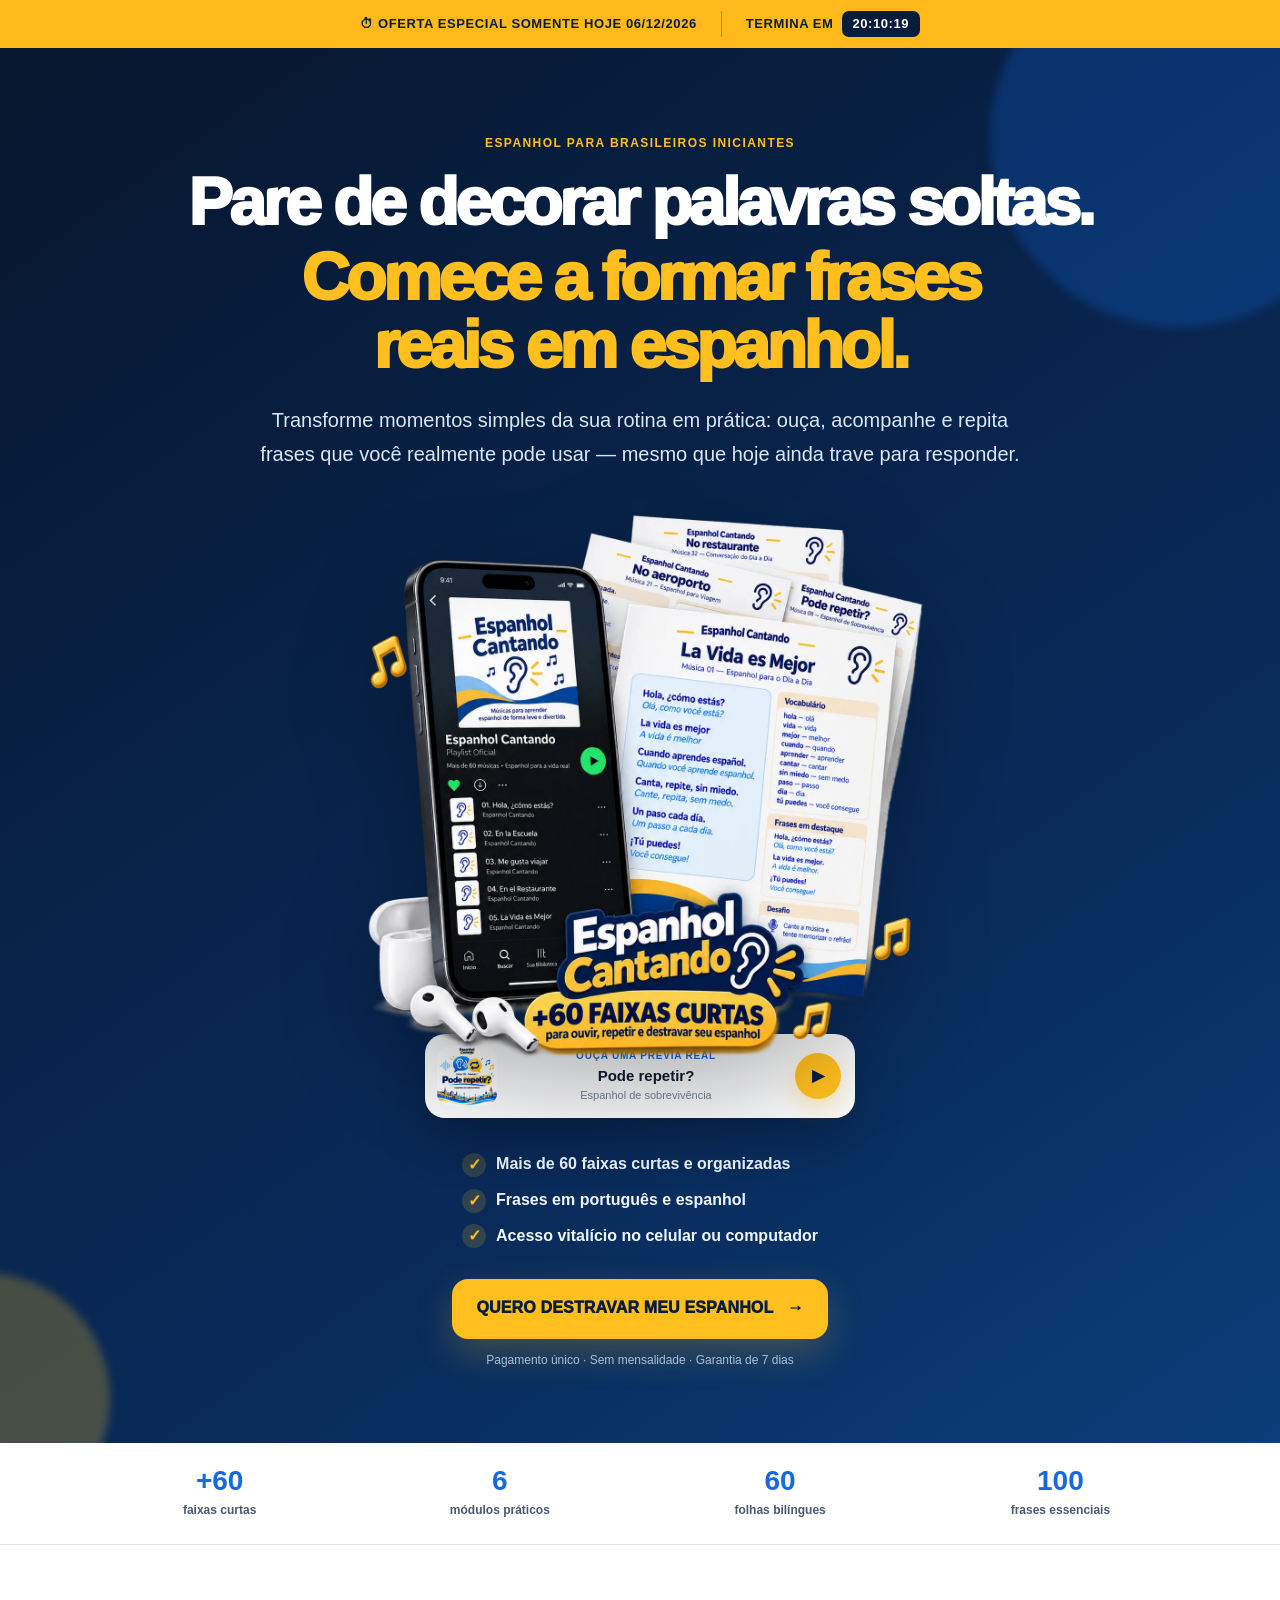
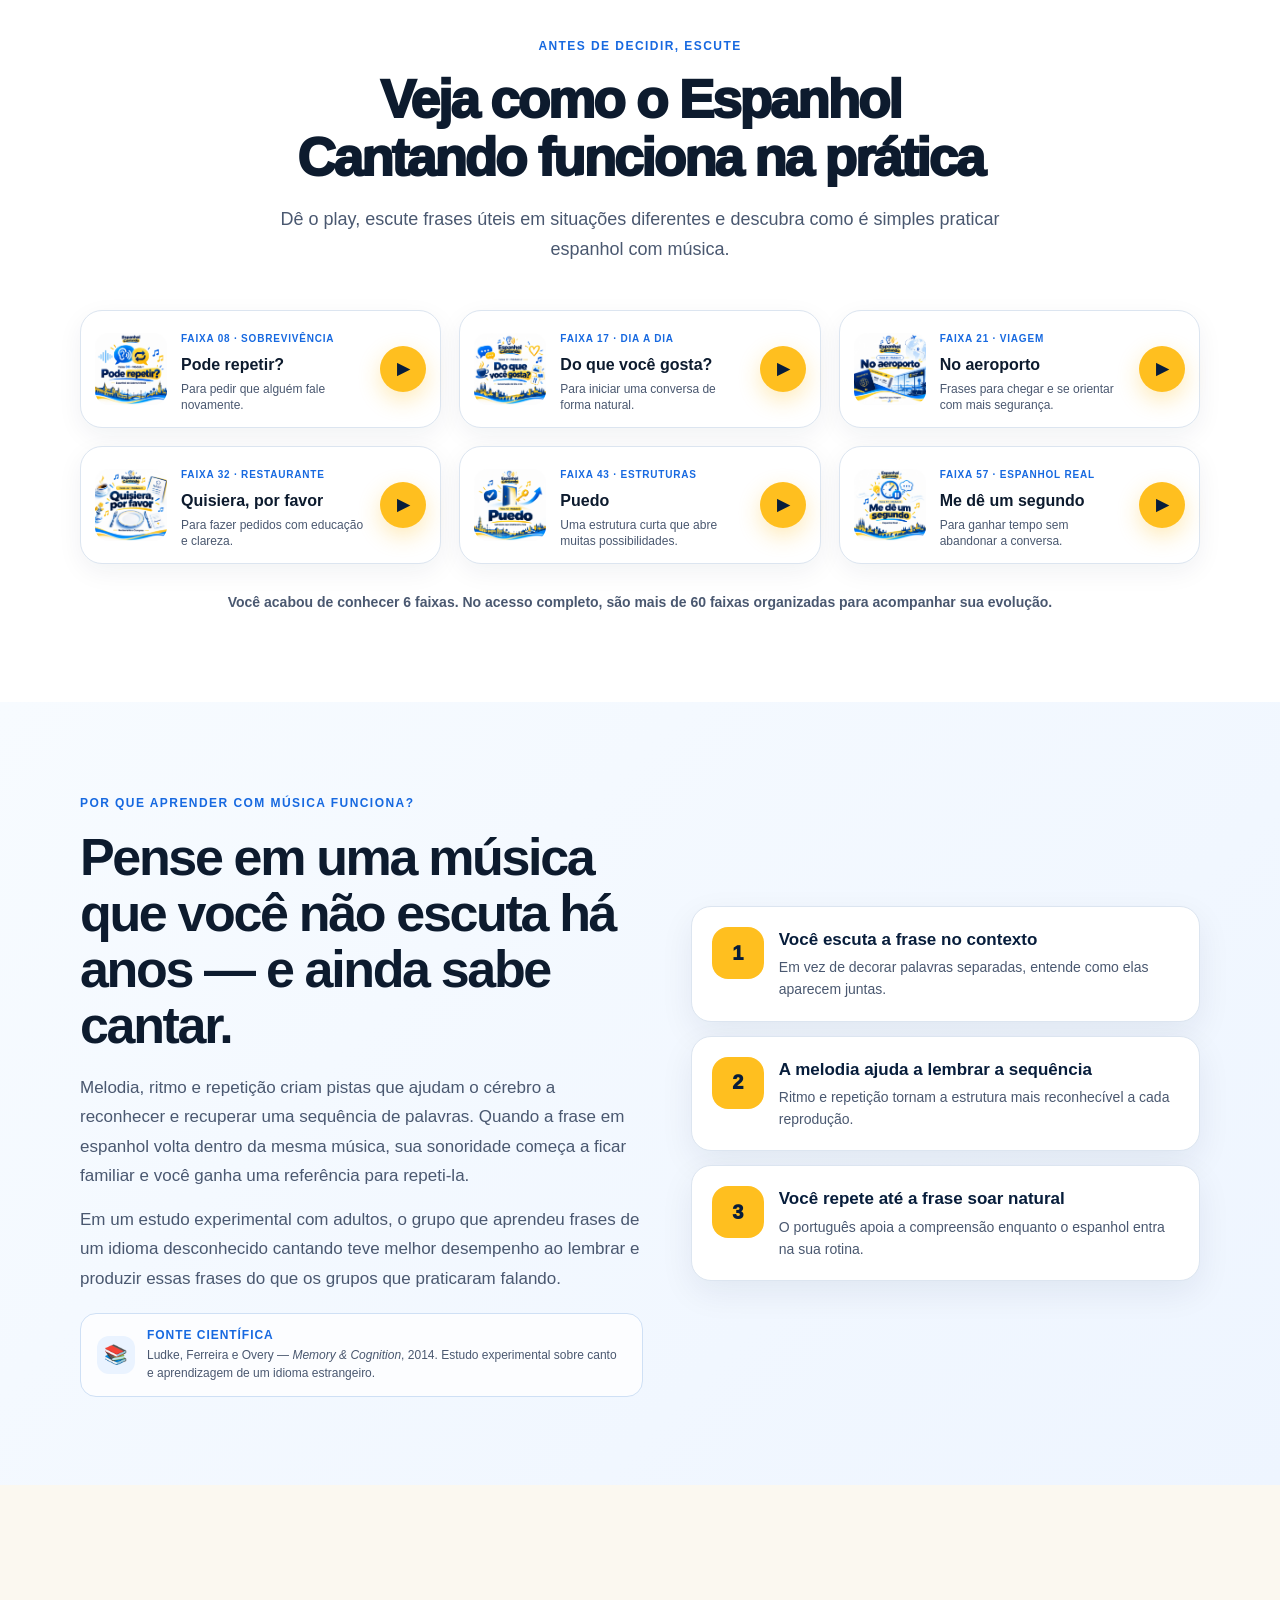
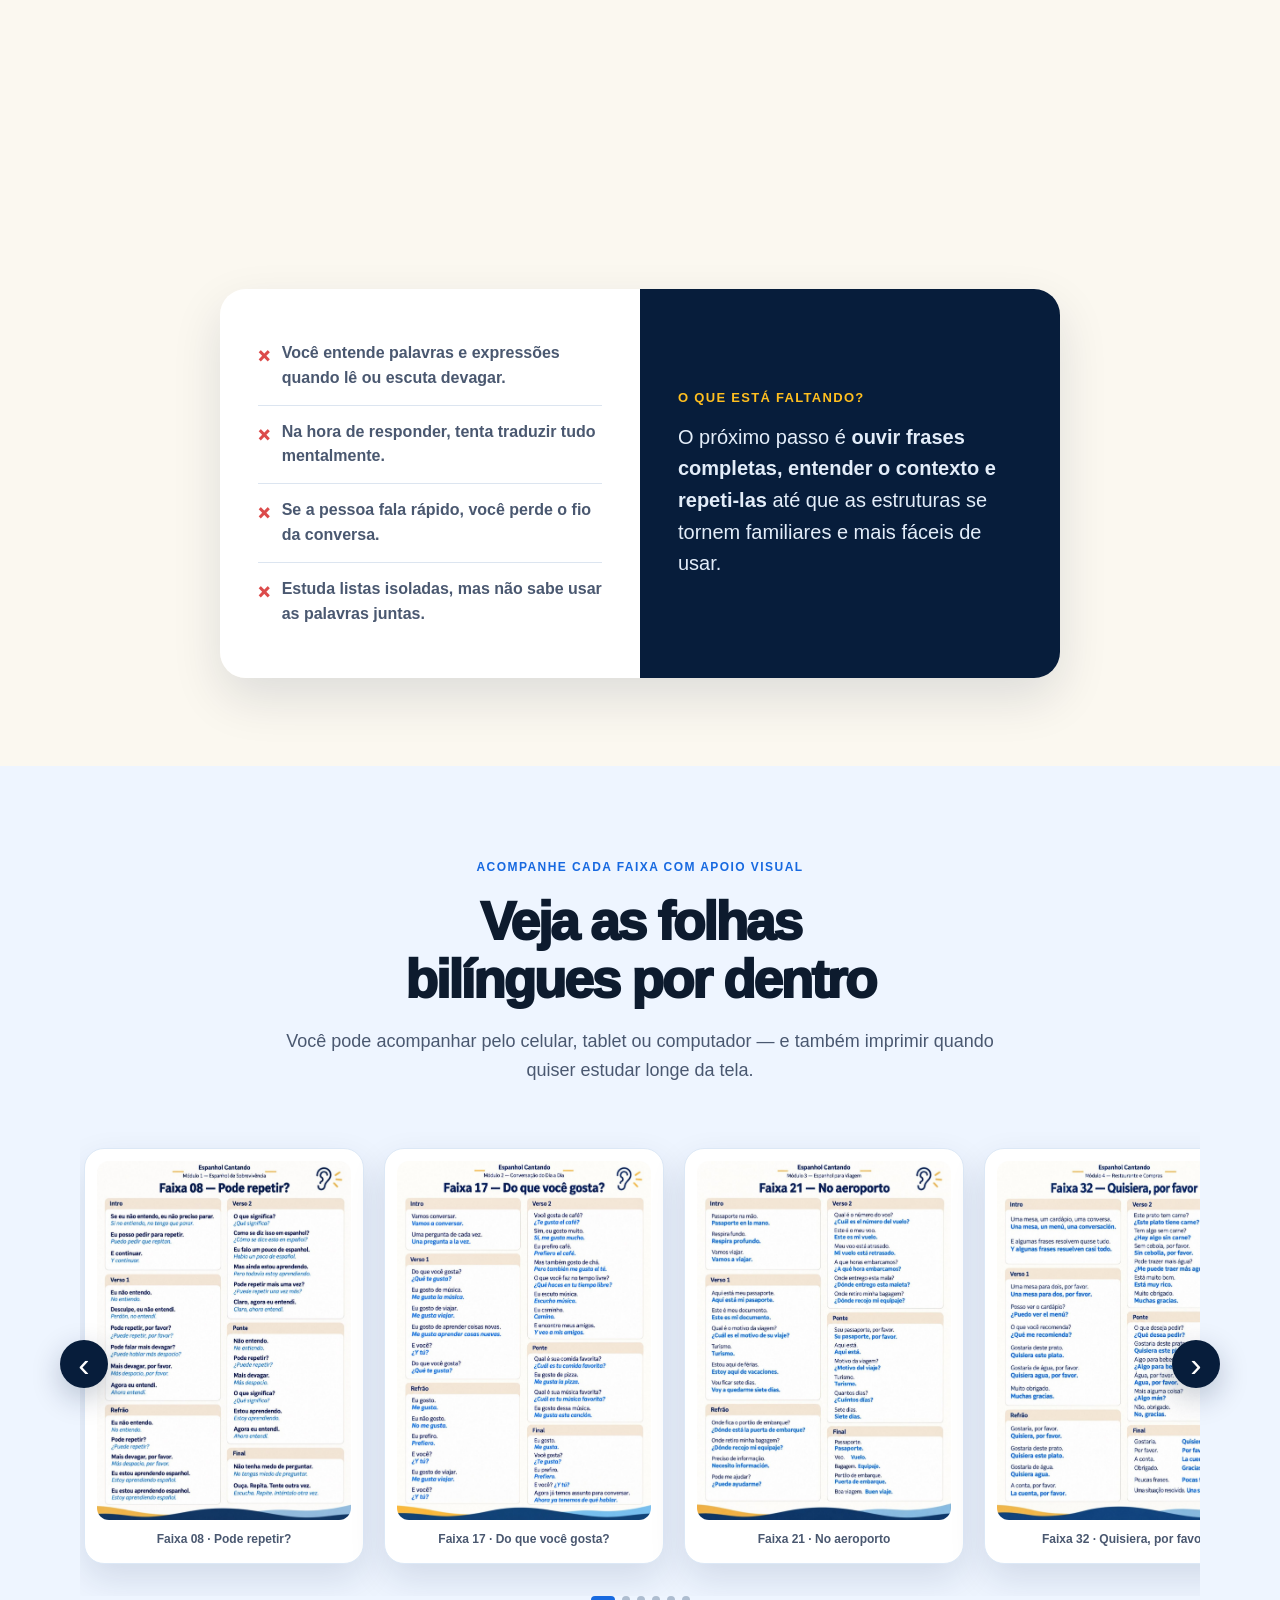
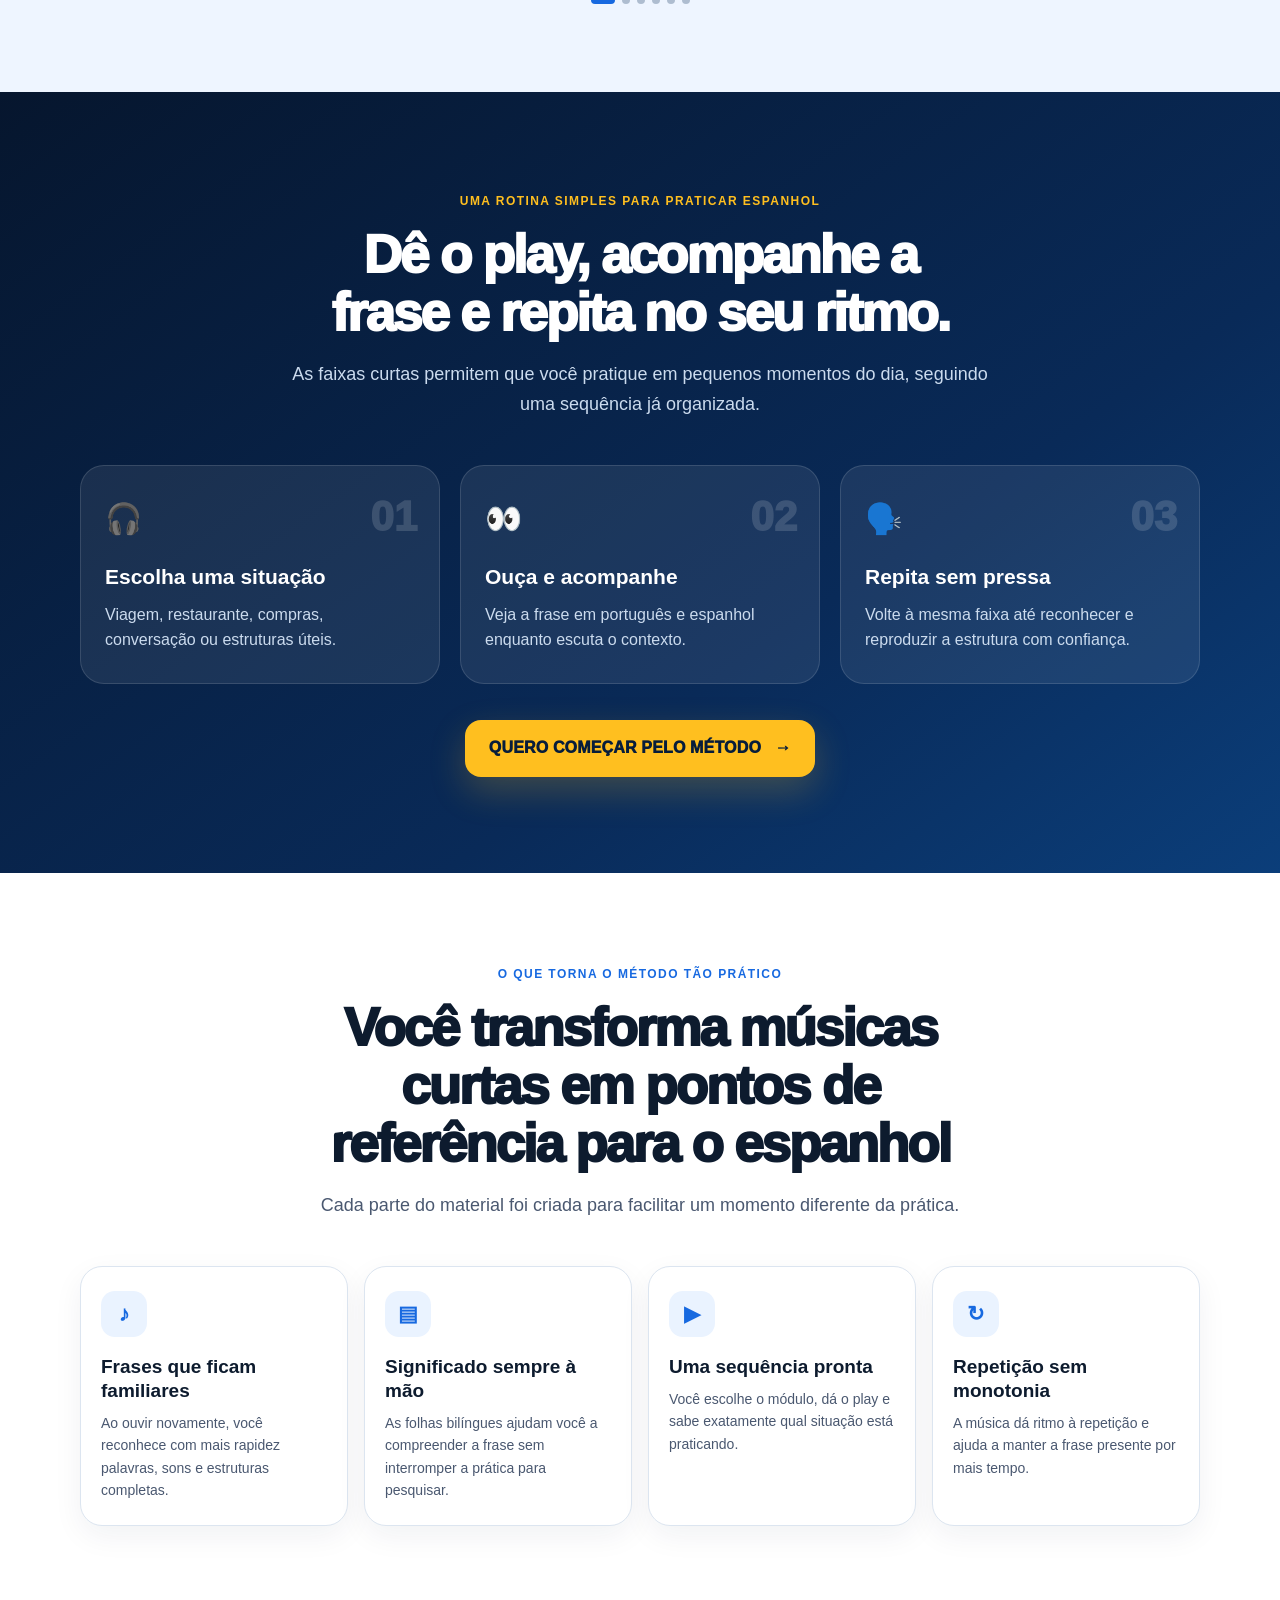
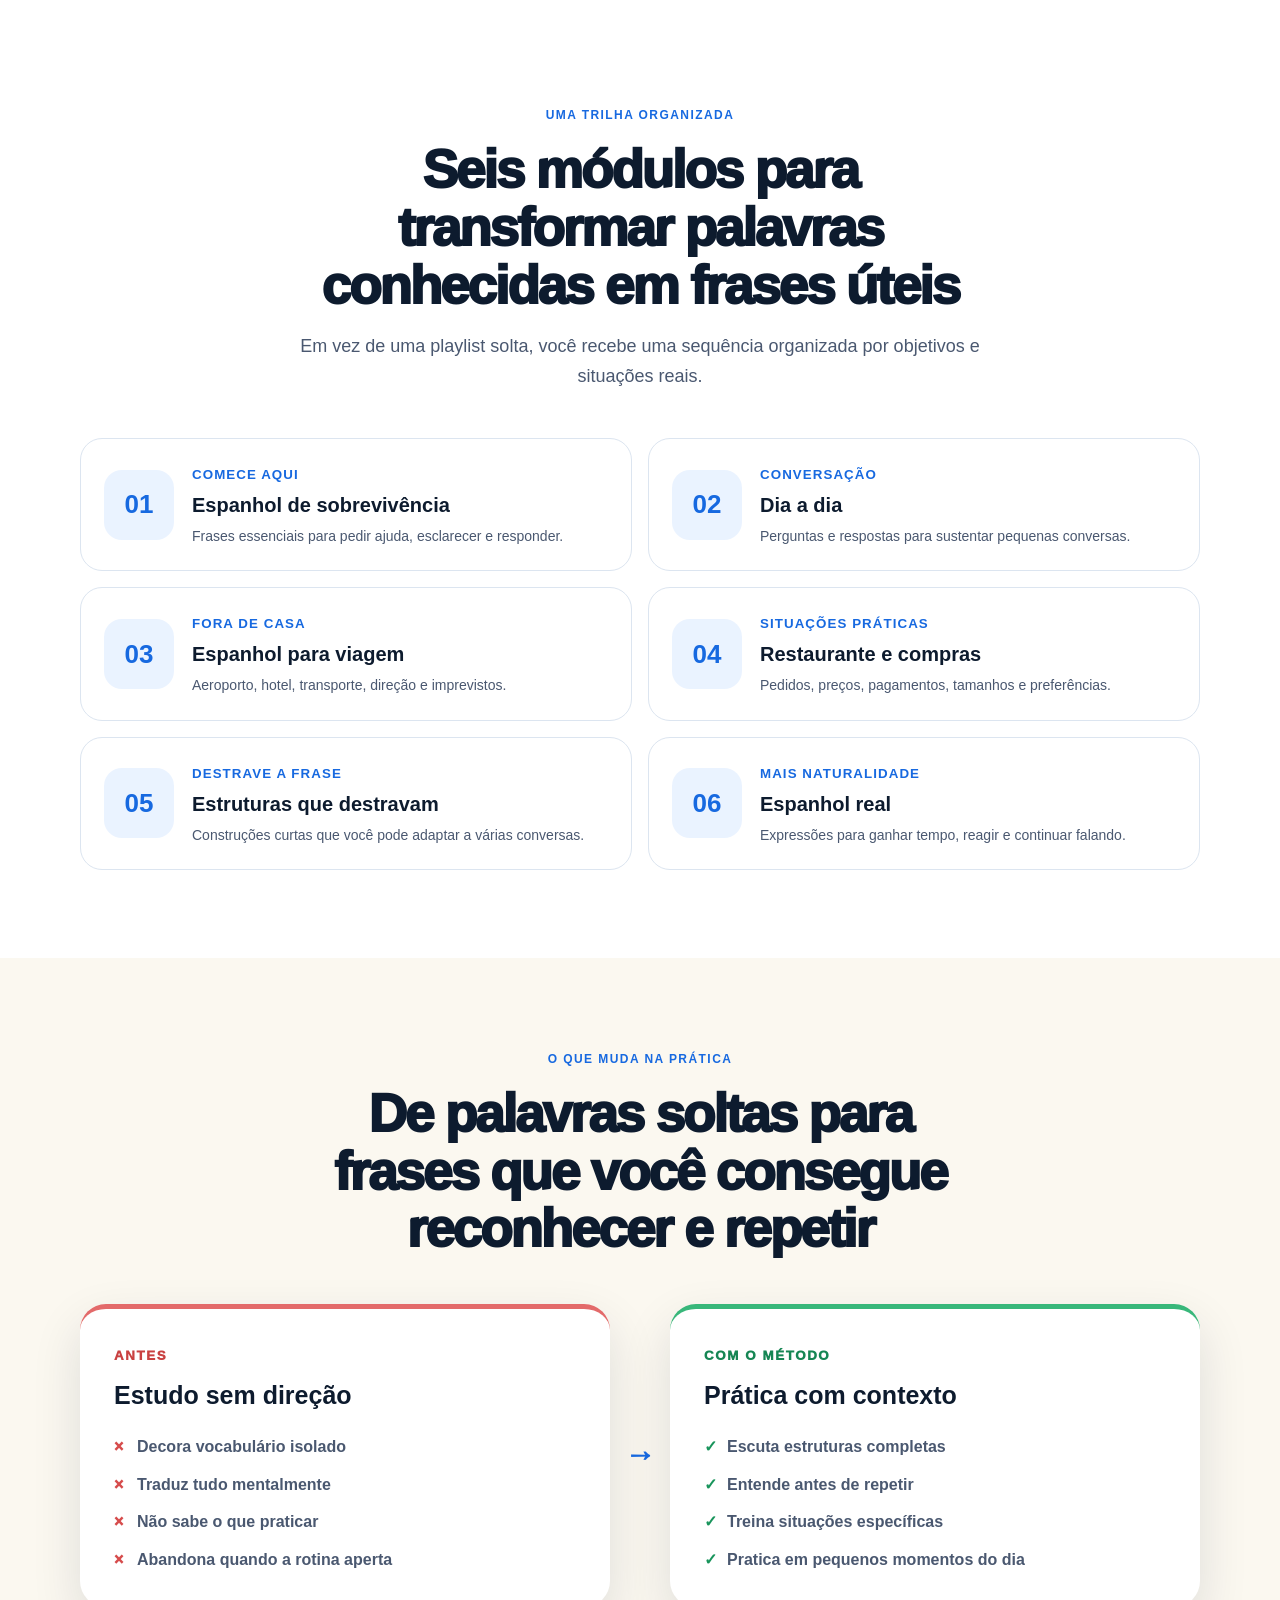
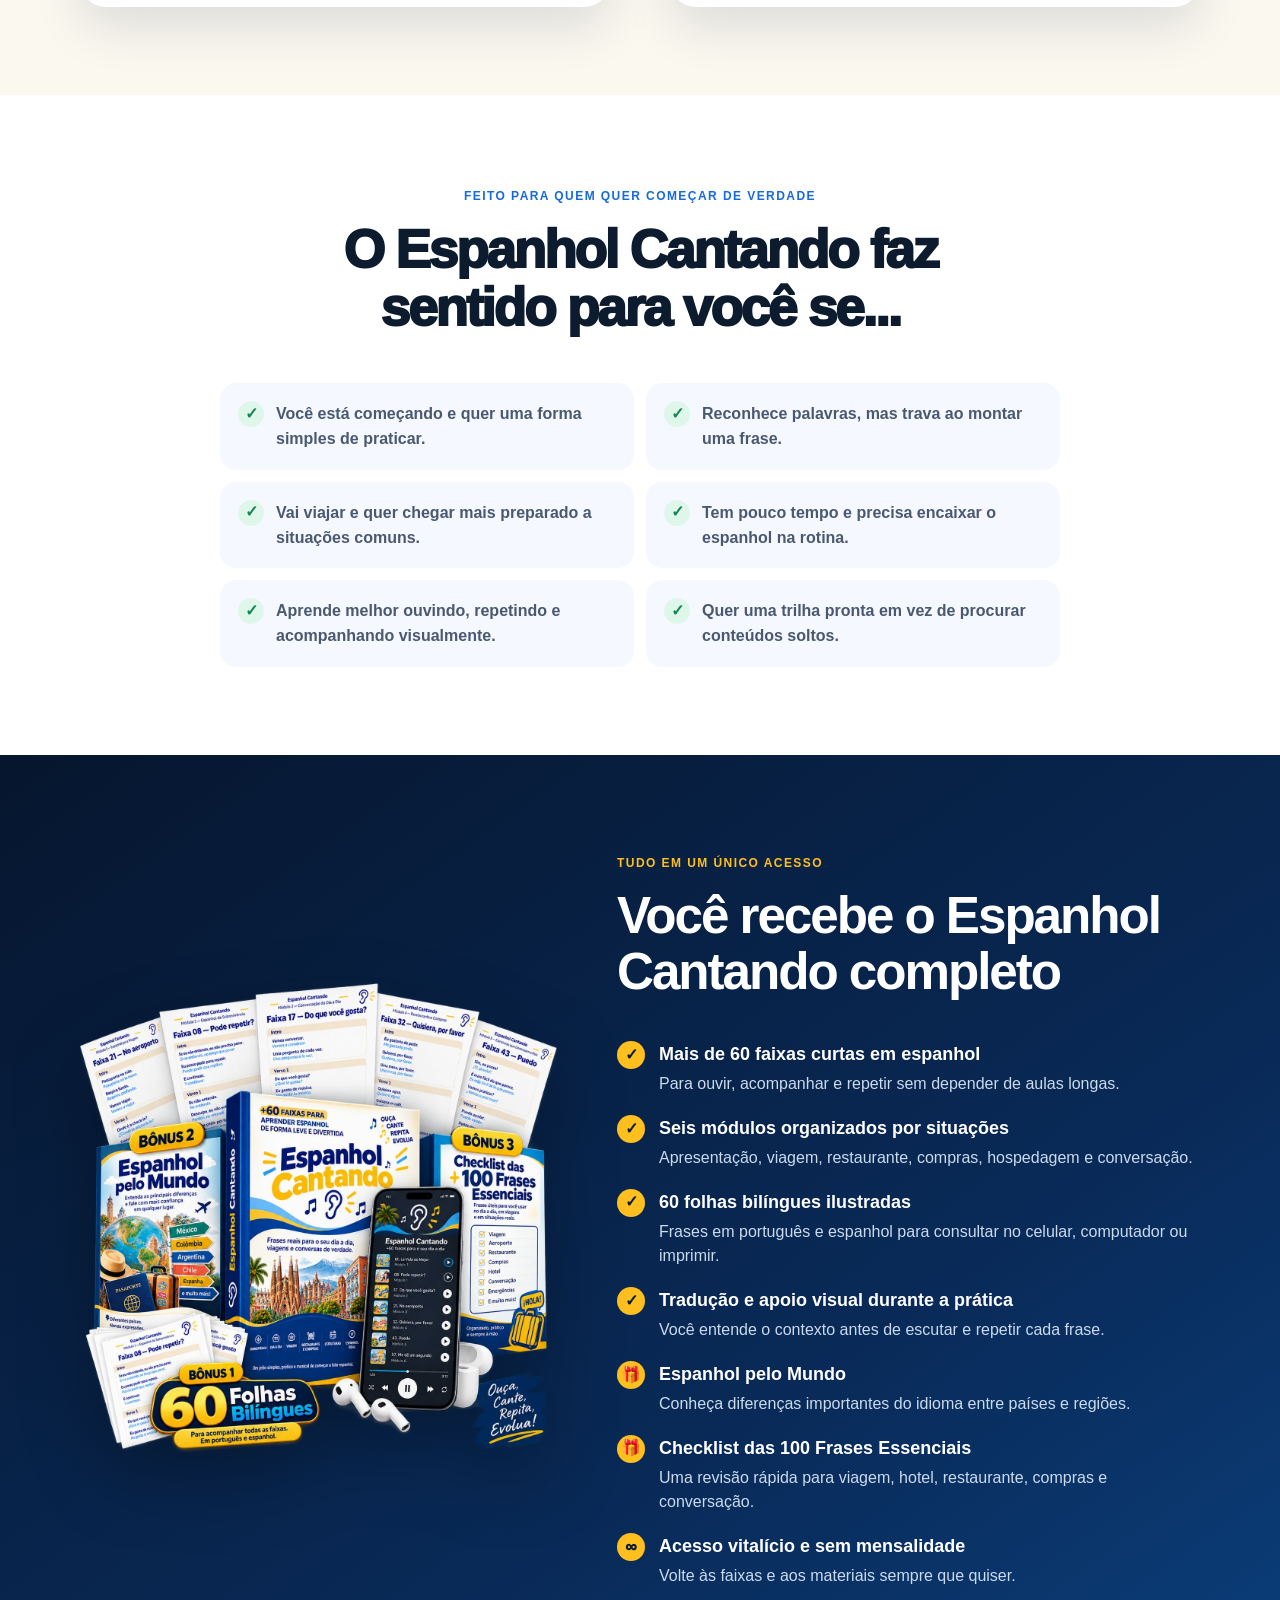
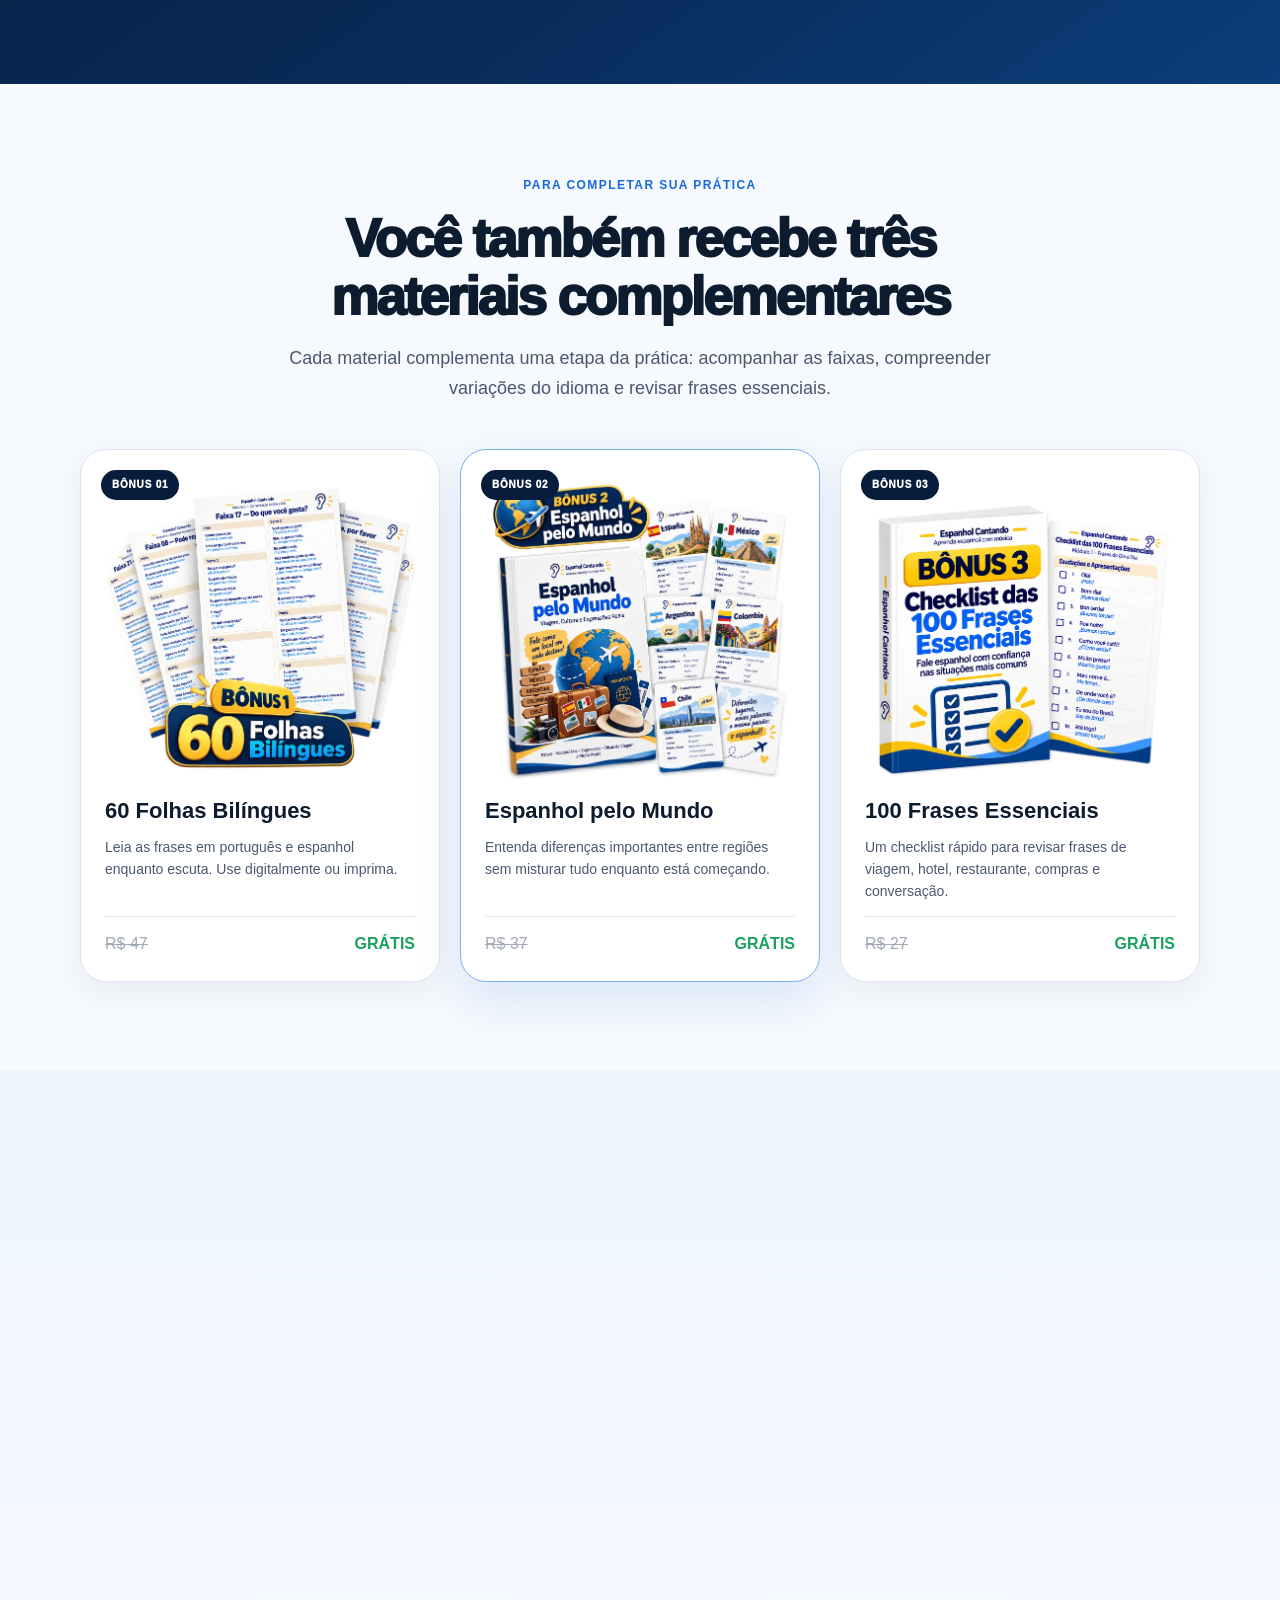
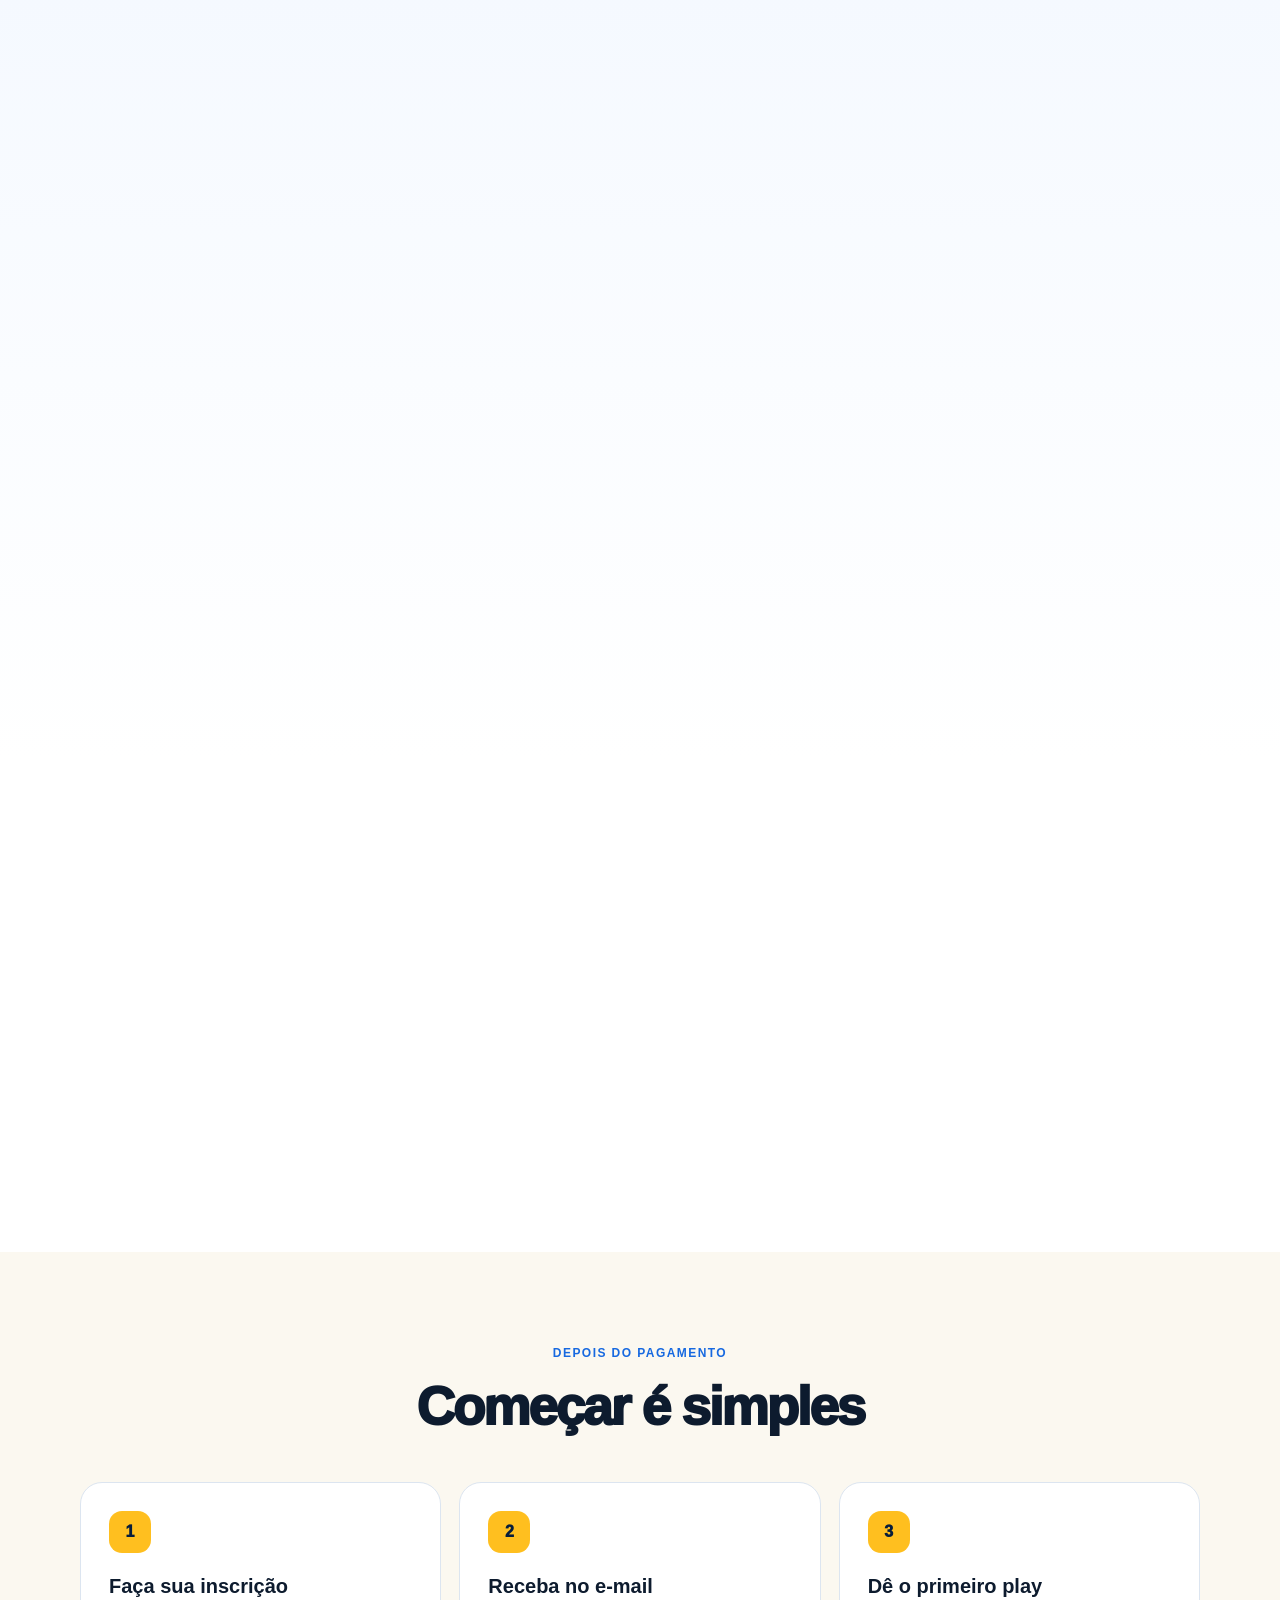
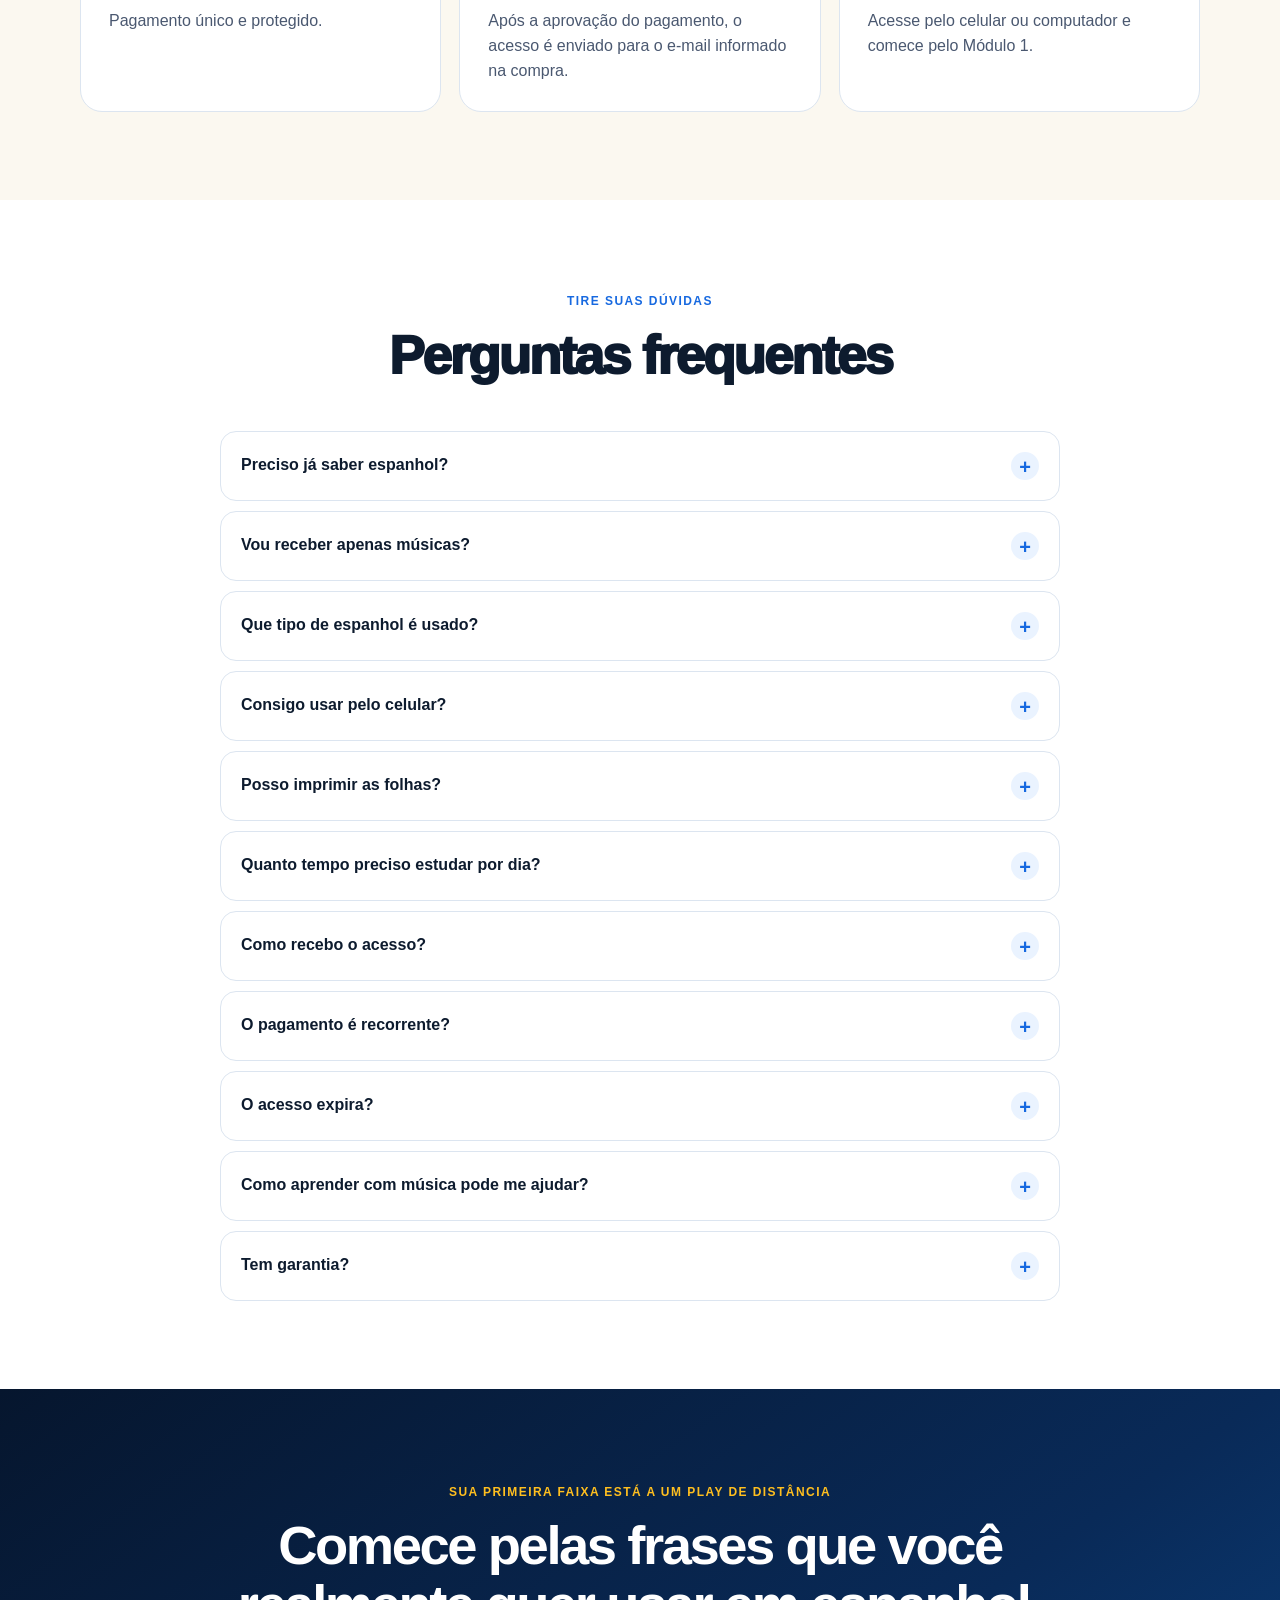
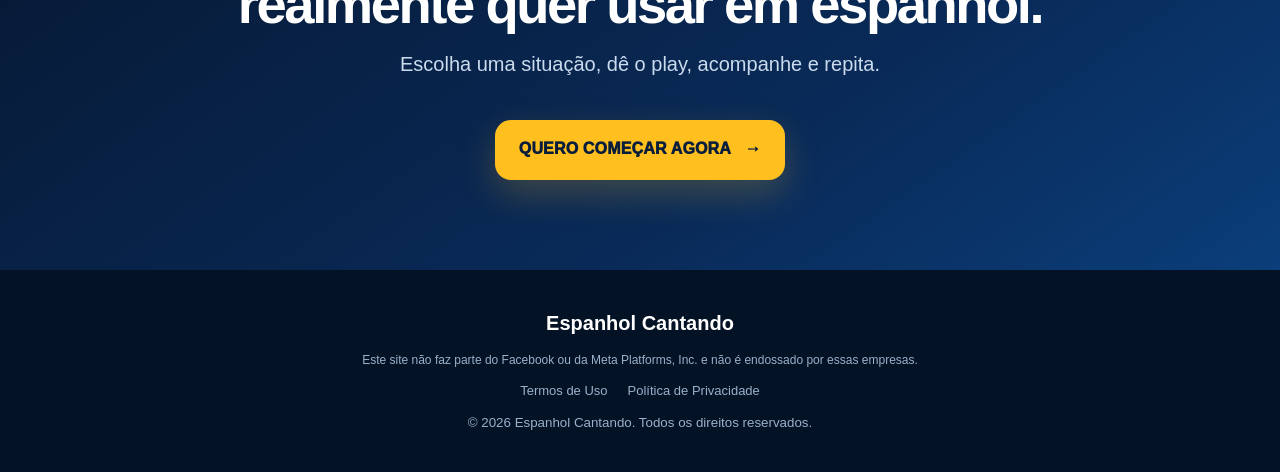
==== index.html @ 077c29e3 "Add files via upload" ====
<!doctype html>
<html lang="pt-BR">
<head>
  <meta charset="utf-8">
  <meta name="viewport" content="width=device-width,initial-scale=1,viewport-fit=cover">
  <title>Espanhol Cantando — Frases reais para destravar seu espanhol</title>
  <meta name="description" content="Pratique frases reais em espanhol ouvindo, acompanhando e repetindo. Mais de 60 faixas, folhas bilíngues e materiais práticos para brasileiros iniciantes.">
  <meta property="og:title" content="Espanhol Cantando — Ouça, acompanhe e repita">
  <meta property="og:description" content="Um método prático para brasileiros que reconhecem palavras, mas ainda travam para formar frases em espanhol.">
  <meta property="og:type" content="website">
  <meta property="og:image" content="assets/img/mockup-principal.webp">
  <meta name="theme-color" content="#071d3b">
  <link rel="icon" href="favicon.svg" type="image/svg+xml">
  <link rel="preload" href="assets/img/mockup-principal.webp" as="image" fetchpriority="high">
  <link rel="stylesheet" href="styles.css">
  <script>
    window.pixelId = "lt_px_5dc494c1a96c";
    var a = document.createElement("script");
    a.setAttribute("async", "");
    a.setAttribute("defer", "");
    a.setAttribute("src", "https://lowtrack.com.br/pixel.js");
    document.head.appendChild(a);
  </script>
</head>
<body>
  <a class="skip-link" href="#conteudo">Pular para o conteúdo</a>

  <div class="launch-bar">
    <span>⏱ OFERTA ESPECIAL SOMENTE HOJE <b id="todayDate">03/11/2026</b></span>
    <strong>TERMINA EM <b id="countdown">00:00:00</b></strong>
  </div>

  <main id="conteudo">
    <section class="hero section-dark">
      <div class="glow glow-one"></div>
      <div class="glow glow-two"></div>
      <div class="container hero-grid">
        <div class="hero-copy reveal">
          <span class="eyebrow eyebrow-yellow">ESPANHOL PARA BRASILEIROS INICIANTES</span>
          <h1>Pare de decorar palavras soltas. <em>Comece a formar frases reais em espanhol.</em></h1>
          <p class="hero-subtitle">Transforme momentos simples da sua rotina em prática: ouça, acompanhe e repita frases que você realmente pode usar — mesmo que hoje ainda trave para responder.</p>

          <div class="hero-visual reveal reveal-delay">
            <img class="hero-mockup" src="assets/img/mockup-principal.webp" alt="Espanhol Cantando no celular com folhas bilíngues" width="1254" height="1254" fetchpriority="high">
            <div class="mini-player" data-player>
              <img src="assets/img/faixa-08.webp" alt="Capa da faixa Pode repetir?" width="1254" height="1254">
              <div class="mini-player-info">
                <small>OUÇA UMA PRÉVIA REAL</small>
                <strong>Pode repetir?</strong>
                <span>Espanhol de sobrevivência</span>
              </div>
              <button class="play-button" type="button" aria-label="Tocar prévia" data-audio="assets/audio/faixa-08.mp3">▶</button>
            </div>
          </div>

          <ul class="hero-points">
            <li><span>✓</span> Mais de 60 faixas curtas e organizadas</li>
            <li><span>✓</span> Frases em português e espanhol</li>
            <li><span>✓</span> Acesso vitalício no celular ou computador</li>
          </ul>
          <a class="button button-primary button-large anchor-offer" href="#oferta">QUERO DESTRAVAR MEU ESPANHOL <span>→</span></a>
          <p class="microcopy">Pagamento único · Sem mensalidade · Garantia de 7 dias</p>
        </div>
      </div>
    </section>

    <section class="trust-strip">
      <div class="container trust-grid">
        <div><strong>+60</strong><span>faixas curtas</span></div>
        <div><strong>6</strong><span>módulos práticos</span></div>
        <div><strong>60</strong><span>folhas bilíngues</span></div>
        <div><strong>100</strong><span>frases essenciais</span></div>
      </div>
    </section>

    <section class="section demo-section" id="previas">
      <div class="container">
        <div class="section-heading reveal">
          <span class="eyebrow">ANTES DE DECIDIR, ESCUTE</span>
          <h2>Veja como o Espanhol Cantando funciona na prática</h2>
          <p>Dê o play, escute frases úteis em situações diferentes e descubra como é simples praticar espanhol com música.</p>
        </div>

        <div class="track-grid">
          <article class="track-card reveal" data-player>
            <img src="assets/img/faixa-08.webp" alt="Faixa Pode repetir?" loading="lazy" width="1254" height="1254">
            <div><small>FAIXA 08 · SOBREVIVÊNCIA</small><h3>Pode repetir?</h3><p>Para pedir que alguém fale novamente.</p></div>
            <button class="play-button" type="button" aria-label="Tocar Pode repetir?" data-audio="assets/audio/faixa-08.mp3">▶</button>
          </article>
          <article class="track-card reveal" data-player>
            <img src="assets/img/faixa-17.webp" alt="Faixa Do que você gosta?" loading="lazy" width="1254" height="1254">
            <div><small>FAIXA 17 · DIA A DIA</small><h3>Do que você gosta?</h3><p>Para iniciar uma conversa de forma natural.</p></div>
            <button class="play-button" type="button" aria-label="Tocar Do que você gosta?" data-audio="assets/audio/faixa-17.mp3">▶</button>
          </article>
          <article class="track-card reveal" data-player>
            <img src="assets/img/faixa-21.webp" alt="Faixa No aeroporto" loading="lazy" width="1254" height="1254">
            <div><small>FAIXA 21 · VIAGEM</small><h3>No aeroporto</h3><p>Frases para chegar e se orientar com mais segurança.</p></div>
            <button class="play-button" type="button" aria-label="Tocar No aeroporto" data-audio="assets/audio/faixa-21.mp3">▶</button>
          </article>
          <article class="track-card reveal" data-player>
            <img src="assets/img/faixa-32.webp" alt="Faixa Quisiera, por favor" loading="lazy" width="1254" height="1254">
            <div><small>FAIXA 32 · RESTAURANTE</small><h3>Quisiera, por favor</h3><p>Para fazer pedidos com educação e clareza.</p></div>
            <button class="play-button" type="button" aria-label="Tocar Quisiera por favor" data-audio="assets/audio/faixa-32.mp3">▶</button>
          </article>
          <article class="track-card reveal" data-player>
            <img src="assets/img/faixa-43.webp" alt="Faixa Puedo" loading="lazy" width="1254" height="1254">
            <div><small>FAIXA 43 · ESTRUTURAS</small><h3>Puedo</h3><p>Uma estrutura curta que abre muitas possibilidades.</p></div>
            <button class="play-button" type="button" aria-label="Tocar Puedo" data-audio="assets/audio/faixa-43.mp3">▶</button>
          </article>
          <article class="track-card reveal" data-player>
            <img src="assets/img/faixa-57.webp" alt="Faixa Me dê um segundo" loading="lazy" width="1254" height="1254">
            <div><small>FAIXA 57 · ESPANHOL REAL</small><h3>Me dê um segundo</h3><p>Para ganhar tempo sem abandonar a conversa.</p></div>
            <button class="play-button" type="button" aria-label="Tocar Me dê um segundo" data-audio="assets/audio/faixa-57.mp3">▶</button>
          </article>
        </div>
        <p class="demo-note">Você acabou de conhecer 6 faixas. No acesso completo, são mais de 60 faixas organizadas para acompanhar sua evolução.</p>
      </div>
    </section>

    <section class="section memory-section">
      <div class="container memory-layout">
        <div class="memory-copy reveal">
          <span class="eyebrow">POR QUE APRENDER COM MÚSICA FUNCIONA?</span>
          <h2>Pense em uma música que você não escuta há anos — e ainda sabe cantar.</h2>
          <p>Melodia, ritmo e repetição criam pistas que ajudam o cérebro a reconhecer e recuperar uma sequência de palavras. Quando a frase em espanhol volta dentro da mesma música, sua sonoridade começa a ficar familiar e você ganha uma referência para repeti-la.</p>
          <p>Em um estudo experimental com adultos, o grupo que aprendeu frases de um idioma desconhecido cantando teve melhor desempenho ao lembrar e produzir essas frases do que os grupos que praticaram falando.</p>
          <div class="memory-source" role="note">
            <span>📚</span>
            <div><strong>Fonte científica</strong><small>Ludke, Ferreira e Overy — <em>Memory &amp; Cognition</em>, 2014. Estudo experimental sobre canto e aprendizagem de um idioma estrangeiro.</small></div>
          </div>
        </div>
        <div class="memory-steps reveal reveal-delay">
          <article><span>1</span><div><strong>Você escuta a frase no contexto</strong><p>Em vez de decorar palavras separadas, entende como elas aparecem juntas.</p></div></article>
          <article><span>2</span><div><strong>A melodia ajuda a lembrar a sequência</strong><p>Ritmo e repetição tornam a estrutura mais reconhecível a cada reprodução.</p></div></article>
          <article><span>3</span><div><strong>Você repete até a frase soar natural</strong><p>O português apoia a compreensão enquanto o espanhol entra na sua rotina.</p></div></article>
        </div>
      </div>
    </section>

    <section class="section problem-section">
      <div class="container narrow">
        <div class="section-heading reveal">
          <span class="eyebrow">POR QUE VOCÊ ENTENDE, MAS AINDA TRAVA?</span>
          <h2>Você reconhece várias palavras em espanhol, mas trava quando precisa formar uma frase completa.</h2>
        </div>
        <div class="problem-box reveal">
          <div class="problem-list">
            <p><span>×</span> Você entende palavras e expressões quando lê ou escuta devagar.</p>
            <p><span>×</span> Na hora de responder, tenta traduzir tudo mentalmente.</p>
            <p><span>×</span> Se a pessoa fala rápido, você perde o fio da conversa.</p>
            <p><span>×</span> Estuda listas isoladas, mas não sabe usar as palavras juntas.</p>
          </div>
          <div class="problem-answer">
            <strong>O que está faltando?</strong>
            <p>O próximo passo é <b>ouvir frases completas, entender o contexto e repeti-las</b> até que as estruturas se tornem familiares e mais fáceis de usar.</p>
          </div>
        </div>
      </div>
    </section>

    <section class="section preview-section" id="por-dentro">
      <div class="container">
        <div class="section-heading reveal">
          <span class="eyebrow">ACOMPANHE CADA FAIXA COM APOIO VISUAL</span>
          <h2>Veja as folhas bilíngues por dentro</h2>
          <p>Você pode acompanhar pelo celular, tablet ou computador — e também imprimir quando quiser estudar longe da tela.</p>
        </div>
        <div class="preview-shell reveal">
          <button class="carousel-arrow prev" type="button" aria-label="Página anterior">‹</button>
          <div class="preview-track" id="previewTrack">
            <figure><img src="assets/previews/folha-faixa-08.jpg" alt="Folha bilíngue da faixa Pode repetir?" loading="lazy"><figcaption>Faixa 08 · Pode repetir?</figcaption></figure>
            <figure><img src="assets/previews/folha-faixa-17.jpg" alt="Folha bilíngue da faixa Do que você gosta?" loading="lazy"><figcaption>Faixa 17 · Do que você gosta?</figcaption></figure>
            <figure><img src="assets/previews/folha-faixa-21.jpg" alt="Folha bilíngue da faixa No aeroporto" loading="lazy"><figcaption>Faixa 21 · No aeroporto</figcaption></figure>
            <figure><img src="assets/previews/folha-faixa-32.jpg" alt="Folha bilíngue da faixa Quisiera, por favor" loading="lazy"><figcaption>Faixa 32 · Quisiera, por favor</figcaption></figure>
            <figure><img src="assets/previews/folha-faixa-43.jpg" alt="Folha bilíngue da faixa Puedo" loading="lazy"><figcaption>Faixa 43 · Puedo</figcaption></figure>
            <figure><img src="assets/previews/folha-extra.jpg" alt="Outra folha bilíngue incluída no material" loading="lazy"><figcaption>Mais uma folha do material completo</figcaption></figure>
          </div>
          <button class="carousel-arrow next" type="button" aria-label="Próxima página">›</button>
        </div>
        <div class="carousel-dots" aria-hidden="true"></div>
      </div>
    </section>

    <section class="section method-section section-dark">
      <div class="container">
        <div class="section-heading light reveal">
          <span class="eyebrow eyebrow-yellow">UMA ROTINA SIMPLES PARA PRATICAR ESPANHOL</span>
          <h2>Dê o play, acompanhe a frase e repita no seu ritmo.</h2>
          <p>As faixas curtas permitem que você pratique em pequenos momentos do dia, seguindo uma sequência já organizada.</p>
        </div>
        <div class="steps-grid">
          <article class="step-card reveal"><span>01</span><div class="step-icon">🎧</div><h3>Escolha uma situação</h3><p>Viagem, restaurante, compras, conversação ou estruturas úteis.</p></article>
          <article class="step-card reveal"><span>02</span><div class="step-icon">👀</div><h3>Ouça e acompanhe</h3><p>Veja a frase em português e espanhol enquanto escuta o contexto.</p></article>
          <article class="step-card reveal"><span>03</span><div class="step-icon">🗣️</div><h3>Repita sem pressa</h3><p>Volte à mesma faixa até reconhecer e reproduzir a estrutura com confiança.</p></article>
        </div>
        <a class="button button-primary anchor-offer center-button" href="#oferta">QUERO COMEÇAR PELO MÉTODO <span>→</span></a>
      </div>
    </section>

    <section class="section practical-results-section">
      <div class="container">
        <div class="section-heading reveal">
          <span class="eyebrow">O QUE TORNA O MÉTODO TÃO PRÁTICO</span>
          <h2>Você transforma músicas curtas em pontos de referência para o espanhol</h2>
          <p>Cada parte do material foi criada para facilitar um momento diferente da prática.</p>
        </div>
        <div class="practical-results-grid">
          <article class="reveal"><span>♪</span><h3>Frases que ficam familiares</h3><p>Ao ouvir novamente, você reconhece com mais rapidez palavras, sons e estruturas completas.</p></article>
          <article class="reveal"><span>▤</span><h3>Significado sempre à mão</h3><p>As folhas bilíngues ajudam você a compreender a frase sem interromper a prática para pesquisar.</p></article>
          <article class="reveal"><span>▶</span><h3>Uma sequência pronta</h3><p>Você escolhe o módulo, dá o play e sabe exatamente qual situação está praticando.</p></article>
          <article class="reveal"><span>↻</span><h3>Repetição sem monotonia</h3><p>A música dá ritmo à repetição e ajuda a manter a frase presente por mais tempo.</p></article>
        </div>
        <!-- Substitua esta seção por depoimentos reais quando os prints originais estiverem disponíveis. -->
      </div>
    </section>

    <section class="section modules-section">
      <div class="container">
        <div class="section-heading reveal">
          <span class="eyebrow">UMA TRILHA ORGANIZADA</span>
          <h2>Seis módulos para transformar palavras conhecidas em frases úteis</h2>
          <p>Em vez de uma playlist solta, você recebe uma sequência organizada por objetivos e situações reais.</p>
        </div>
        <div class="module-grid">
          <article class="module-card reveal"><b>01</b><div><small>COMECE AQUI</small><h3>Espanhol de sobrevivência</h3><p>Frases essenciais para pedir ajuda, esclarecer e responder.</p></div></article>
          <article class="module-card reveal"><b>02</b><div><small>CONVERSAÇÃO</small><h3>Dia a dia</h3><p>Perguntas e respostas para sustentar pequenas conversas.</p></div></article>
          <article class="module-card reveal"><b>03</b><div><small>FORA DE CASA</small><h3>Espanhol para viagem</h3><p>Aeroporto, hotel, transporte, direção e imprevistos.</p></div></article>
          <article class="module-card reveal"><b>04</b><div><small>SITUAÇÕES PRÁTICAS</small><h3>Restaurante e compras</h3><p>Pedidos, preços, pagamentos, tamanhos e preferências.</p></div></article>
          <article class="module-card reveal"><b>05</b><div><small>DESTRAVE A FRASE</small><h3>Estruturas que destravam</h3><p>Construções curtas que você pode adaptar a várias conversas.</p></div></article>
          <article class="module-card reveal"><b>06</b><div><small>MAIS NATURALIDADE</small><h3>Espanhol real</h3><p>Expressões para ganhar tempo, reagir e continuar falando.</p></div></article>
        </div>
      </div>
    </section>

    <section class="section transformation-section">
      <div class="container">
        <div class="section-heading reveal">
          <span class="eyebrow">O QUE MUDA NA PRÁTICA</span>
          <h2>De palavras soltas para frases que você consegue reconhecer e repetir</h2>
        </div>
        <div class="compare-grid reveal">
          <div class="compare-card before">
            <small>ANTES</small>
            <h3>Estudo sem direção</h3>
            <ul><li>Decora vocabulário isolado</li><li>Traduz tudo mentalmente</li><li>Não sabe o que praticar</li><li>Abandona quando a rotina aperta</li></ul>
          </div>
          <div class="compare-arrow">→</div>
          <div class="compare-card after">
            <small>COM O MÉTODO</small>
            <h3>Prática com contexto</h3>
            <ul><li>Escuta estruturas completas</li><li>Entende antes de repetir</li><li>Treina situações específicas</li><li>Pratica em pequenos momentos do dia</li></ul>
          </div>
        </div>
      </div>
    </section>

    <section class="section fit-section">
      <div class="container narrow">
        <div class="section-heading reveal">
          <span class="eyebrow">FEITO PARA QUEM QUER COMEÇAR DE VERDADE</span>
          <h2>O Espanhol Cantando faz sentido para você se...</h2>
        </div>
        <div class="fit-list reveal">
          <div><span>✓</span><p>Você está começando e quer uma forma simples de praticar.</p></div>
          <div><span>✓</span><p>Reconhece palavras, mas trava ao montar uma frase.</p></div>
          <div><span>✓</span><p>Vai viajar e quer chegar mais preparado a situações comuns.</p></div>
          <div><span>✓</span><p>Tem pouco tempo e precisa encaixar o espanhol na rotina.</p></div>
          <div><span>✓</span><p>Aprende melhor ouvindo, repetindo e acompanhando visualmente.</p></div>
          <div><span>✓</span><p>Quer uma trilha pronta em vez de procurar conteúdos soltos.</p></div>
        </div>
      </div>
    </section>

    <section class="section package-section section-dark" id="conteudo-completo">
      <div class="container package-grid">
        <div class="package-visual reveal">
          <img src="assets/img/pacote-completo.webp" alt="Pacote completo Espanhol Cantando" loading="lazy" width="1254" height="1254">
        </div>
        <div class="package-copy reveal">
          <span class="eyebrow eyebrow-yellow">TUDO EM UM ÚNICO ACESSO</span>
          <h2>Você recebe o Espanhol Cantando completo</h2>
          <ul class="package-list">
            <li><span>✓</span><div><strong>Mais de 60 faixas curtas em espanhol</strong><p>Para ouvir, acompanhar e repetir sem depender de aulas longas.</p></div></li>
            <li><span>✓</span><div><strong>Seis módulos organizados por situações</strong><p>Apresentação, viagem, restaurante, compras, hospedagem e conversação.</p></div></li>
            <li><span>✓</span><div><strong>60 folhas bilíngues ilustradas</strong><p>Frases em português e espanhol para consultar no celular, computador ou imprimir.</p></div></li>
            <li><span>✓</span><div><strong>Tradução e apoio visual durante a prática</strong><p>Você entende o contexto antes de escutar e repetir cada frase.</p></div></li>
            <li><span>🎁</span><div><strong>Espanhol pelo Mundo</strong><p>Conheça diferenças importantes do idioma entre países e regiões.</p></div></li>
            <li><span>🎁</span><div><strong>Checklist das 100 Frases Essenciais</strong><p>Uma revisão rápida para viagem, hotel, restaurante, compras e conversação.</p></div></li>
            <li><span>∞</span><div><strong>Acesso vitalício e sem mensalidade</strong><p>Volte às faixas e aos materiais sempre que quiser.</p></div></li>
          </ul>
        </div>
      </div>
    </section>

    <section class="section bonus-section">
      <div class="container">
        <div class="section-heading reveal">
          <span class="eyebrow">PARA COMPLETAR SUA PRÁTICA</span>
          <h2>Você também recebe três materiais complementares</h2>
          <p>Cada material complementa uma etapa da prática: acompanhar as faixas, compreender variações do idioma e revisar frases essenciais.</p>
        </div>
        <div class="bonus-grid">
          <article class="bonus-card reveal">
            <div class="bonus-tag">BÔNUS 01</div>
            <img src="assets/img/bonus-folhas.webp" alt="60 Folhas Bilíngues" loading="lazy" width="1254" height="1254">
            <h3>60 Folhas Bilíngues</h3>
            <p>Leia as frases em português e espanhol enquanto escuta. Use digitalmente ou imprima.</p>
            <div class="bonus-price"><s>R$ 47</s><strong>GRÁTIS</strong></div>
          </article>
          <article class="bonus-card reveal featured">
            <div class="bonus-tag">BÔNUS 02</div>
            <img src="assets/img/bonus-mundo.webp" alt="Espanhol pelo Mundo" loading="lazy" width="1254" height="1254">
            <h3>Espanhol pelo Mundo</h3>
            <p>Entenda diferenças importantes entre regiões sem misturar tudo enquanto está começando.</p>
            <div class="bonus-price"><s>R$ 37</s><strong>GRÁTIS</strong></div>
          </article>
          <article class="bonus-card reveal">
            <div class="bonus-tag">BÔNUS 03</div>
            <img src="assets/img/bonus-checklist.webp" alt="Checklist das 100 Frases Essenciais" loading="lazy" width="1254" height="1254">
            <h3>100 Frases Essenciais</h3>
            <p>Um checklist rápido para revisar frases de viagem, hotel, restaurante, compras e conversação.</p>
            <div class="bonus-price"><s>R$ 27</s><strong>GRÁTIS</strong></div>
          </article>
        </div>
      </div>
    </section>

    <section class="section offer-section" id="oferta">
      <div class="container narrow">
        <div class="offer-card reveal">
          <div class="offer-ribbon">ACESSO COMPLETO</div>
          <span class="eyebrow">ESPANHOL CANTANDO COMPLETO</span>
          <h2>Comece a praticar frases reais em espanhol ainda hoje</h2>
          <img src="assets/img/pacote-completo.webp" alt="Espanhol Cantando completo com bônus" loading="lazy" width="1254" height="1254">
          <ul class="offer-list">
            <li>✓ Mais de 60 faixas em seis módulos</li>
            <li>✓ Situações reais do dia a dia</li>
            <li>✓ 60 folhas bilíngues ilustradas</li>
            <li>✓ Frases com tradução e apoio visual</li>
            <li>🎁 Espanhol pelo Mundo</li>
            <li>🎁 Checklist das 100 Frases Essenciais</li>
            <li>✓ Acesso vitalício e sem mensalidade</li>
          </ul>
          <div class="price-area">
            <span class="price-old">De <s>R$ 697</s> por:</span>
            <strong><small>R$</small> 67</strong>
            <p>à vista, ou em até 12x de R$ 6,93</p>
          </div>
          <a class="button button-checkout button-large" href="https://checkout.payt.com.br/e93d120f14b7957d9ecabc76d54f8afe" data-checkout>QUERO ACESSAR O ESPANHOL CANTANDO <span>→</span></a>
          <div class="payment-notes"><span>🔒 Pagamento seguro</span><span>⚡ Acesso digital</span><span>♾️ Acesso vitalício</span></div>
        </div>
      </div>
    </section>

    <section class="section guarantee-section">
      <div class="container narrow guarantee-box reveal">
        <div class="guarantee-seal">7<br><small>DIAS</small></div>
        <div><span class="eyebrow">CONHEÇA SEM RISCO</span><h2>Você tem 7 dias para conhecer tudo por dentro</h2><p>Acesse as faixas, abra as folhas e experimente o método com calma. Se quiser solicitar o reembolso dentro desse prazo, basta enviar um e-mail ao nosso suporte — o pedido leva menos de um minuto — e nós cuidamos do restante para devolver 100% do valor pago.</p></div>
      </div>
    </section>

    <section class="section access-section">
      <div class="container">
        <div class="section-heading reveal"><span class="eyebrow">DEPOIS DO PAGAMENTO</span><h2>Começar é simples</h2></div>
        <div class="access-grid">
          <article class="reveal"><span>1</span><h3>Faça sua inscrição</h3><p>Pagamento único e protegido.</p></article>
          <article class="reveal"><span>2</span><h3>Receba no e-mail</h3><p>Após a aprovação do pagamento, o acesso é enviado para o e-mail informado na compra.</p></article>
          <article class="reveal"><span>3</span><h3>Dê o primeiro play</h3><p>Acesse pelo celular ou computador e comece pelo Módulo 1.</p></article>
        </div>
      </div>
    </section>

    <section class="section faq-section">
      <div class="container narrow">
        <div class="section-heading reveal"><span class="eyebrow">TIRE SUAS DÚVIDAS</span><h2>Perguntas frequentes</h2></div>
        <div class="faq-list">
          <details><summary>Preciso já saber espanhol?<span>+</span></summary><p>Não. O material foi organizado principalmente para brasileiros iniciantes ou de nível básico. O português funciona como apoio para você entender o contexto antes de repetir em espanhol.</p></details>
          <details><summary>Vou receber apenas músicas?<span>+</span></summary><p>Não. Além das mais de 60 faixas, você recebe 60 Folhas Bilíngues, Espanhol pelo Mundo e o Checklist das 100 Frases Essenciais.</p></details>
          <details><summary>Que tipo de espanhol é usado?<span>+</span></summary><p>A base utiliza espanhol latino-americano de uso amplo, evitando excesso de regionalismos. O bônus Espanhol pelo Mundo apresenta diferenças importantes entre países e regiões.</p></details>
          <details><summary>Consigo usar pelo celular?<span>+</span></summary><p>Sim. Todo o material é digital e pode ser acessado pelo celular, tablet ou computador.</p></details>
          <details><summary>Posso imprimir as folhas?<span>+</span></summary><p>Sim. As folhas foram diagramadas para leitura digital e também para impressão.</p></details>
          <details><summary>Quanto tempo preciso estudar por dia?<span>+</span></summary><p>Não existe tempo obrigatório. Como as faixas são curtas, você pode praticar por alguns minutos e repetir a mesma situação até se sentir mais familiarizado com as frases.</p></details>
          <details><summary>Como recebo o acesso?<span>+</span></summary><p>Após a aprovação do pagamento, o acesso é enviado em menos de um minuto para o e-mail informado na página de pagamento. Confira também as pastas de spam e promoções caso não encontre a mensagem na caixa de entrada.</p></details>
          <details><summary>O pagamento é recorrente?<span>+</span></summary><p>Não. São R$ 67 em pagamento único. Não há mensalidade nem assinatura, e o acesso é vitalício.</p></details>
          <details><summary>O acesso expira?<span>+</span></summary><p>Não. O acesso é vitalício e não há mensalidade. Você pode voltar às faixas e aos materiais sempre que quiser.</p></details>
          <details><summary>Como aprender com música pode me ajudar?<span>+</span></summary><p>Pense em uma música que você ouviu muitas vezes e ainda consegue cantar. A melodia e o ritmo funcionam como pistas para lembrar a sequência das palavras. No Espanhol Cantando, você usa esse mesmo princípio para ouvir, compreender e repetir frases úteis em espanhol.</p></details>
          <details><summary>Tem garantia?<span>+</span></summary><p>Sim. Você tem 7 dias para conhecer as faixas e os materiais. Se quiser solicitar o reembolso dentro desse prazo, basta enviar um e-mail ao nosso suporte. O pedido leva menos de um minuto e nós cuidamos do restante para devolver 100% do valor pago.</p></details>
        </div>
      </div>
    </section>

    <section class="final-cta section-dark">
      <div class="container narrow reveal">
        <span class="eyebrow eyebrow-yellow">SUA PRIMEIRA FAIXA ESTÁ A UM PLAY DE DISTÂNCIA</span>
        <h2>Comece pelas frases que você realmente quer usar em espanhol.</h2>
        <p>Escolha uma situação, dê o play, acompanhe e repita.</p>
        <a class="button button-primary button-large anchor-offer" href="#oferta">QUERO COMEÇAR AGORA <span>→</span></a>
      </div>
    </section>
  </main>

  <footer>
    <div class="container footer-inner">
      <strong>Espanhol Cantando</strong>
      <p>Este site não faz parte do Facebook ou da Meta Platforms, Inc. e não é endossado por essas empresas.</p>
      <nav><a href="termos.html">Termos de Uso</a><a href="privacidade.html">Política de Privacidade</a></nav>
      <small>© 2026 Espanhol Cantando. Todos os direitos reservados.</small>
    </div>
  </footer>

  <audio id="globalAudio" preload="none"></audio>
  <script src="app.js" defer></script>
</body>
</html>
---- styles.css ----
:root{--navy:#071d3b;--navy-2:#0b2b59;--blue:#1769e0;--blue-light:#eaf3ff;--yellow:#ffbf1f;--yellow-2:#ffe08a;--cream:#fbf8f0;--white:#fff;--ink:#0d1b2e;--text:#4a5870;--muted:#718096;--line:#dce5f0;--green:#18a15f;--red:#dc4b4b;--shadow:0 20px 50px rgba(5,24,54,.12);--radius:26px}
*{box-sizing:border-box}html{scroll-behavior:smooth;scroll-padding-top:24px}body{margin:0;font-family:Inter,ui-sans-serif,-apple-system,BlinkMacSystemFont,"Segoe UI",sans-serif;color:var(--ink);background:#fff;line-height:1.55;-webkit-font-smoothing:antialiased}img{display:block;max-width:100%;height:auto}button,a{font:inherit}a{text-decoration:none;color:inherit}.skip-link{position:absolute;left:-9999px;top:8px;z-index:999;background:#fff;padding:10px 16px;border-radius:8px}.skip-link:focus{left:8px}.container{width:min(1120px,calc(100% - 32px));margin-inline:auto}.narrow{width:min(840px,calc(100% - 32px))}.section{padding:88px 0}.section-dark{position:relative;background:linear-gradient(145deg,#06162e 0%,#092a58 65%,#0b3e7a 100%);color:#fff;overflow:hidden}.launch-bar{position:relative;z-index:20;display:flex;justify-content:center;gap:24px;align-items:center;padding:11px 18px;background:#ffb91b;color:#071d3b;text-align:center;font-size:13px;font-weight:900;letter-spacing:.045em}.launch-bar strong{padding-left:24px;border-left:1px solid rgba(7,29,59,.3)}.hero{padding:82px 0 74px}.hero-grid{display:grid;grid-template-columns:1.03fr .97fr;gap:48px;align-items:center}.hero-copy{position:relative;z-index:2}.eyebrow{display:inline-flex;align-items:center;color:var(--blue);font-size:12px;line-height:1.2;font-weight:900;letter-spacing:.12em;text-transform:uppercase;margin-bottom:18px}.eyebrow-yellow{color:var(--yellow)}h1,h2,h3,p{margin-top:0}h1{font-size:clamp(2.25rem,5.2vw,4.65rem);line-height:1.02;letter-spacing:-.055em;margin-bottom:24px;font-weight:950;text-wrap:balance}h1 em{display:block;color:var(--yellow);font-style:normal;margin-top:8px}.hero-subtitle{max-width:700px;color:#d9e7f8;font-size:clamp(1.03rem,2vw,1.25rem);line-height:1.68;margin-bottom:26px}.hero-points{padding:0;margin:0 0 30px;display:grid;gap:11px;list-style:none;font-weight:750}.hero-points li{display:flex;gap:10px;align-items:center;color:#eef6ff}.hero-points span{display:grid;place-items:center;width:24px;height:24px;border-radius:50%;background:rgba(255,191,31,.16);color:var(--yellow);font-weight:950}.button{display:inline-flex;align-items:center;justify-content:center;gap:14px;border-radius:16px;padding:16px 24px;font-weight:950;text-align:center;letter-spacing:.01em;transition:transform .18s ease,box-shadow .18s ease,filter .18s ease}.button:hover{transform:translateY(-2px);filter:brightness(1.03)}.button-primary{background:var(--yellow);color:var(--navy);box-shadow:0 14px 36px rgba(255,191,31,.22)}.button-large{min-height:60px;font-size:16px}.microcopy{font-size:12px;color:#a8bed8;margin:12px 0 0;text-align:center;max-width:540px}.hero-visual{position:relative;z-index:2;display:grid;justify-items:center}.hero-mockup{width:min(570px,100%);filter:drop-shadow(0 32px 45px rgba(0,0,0,.28));object-fit:contain}.glow{position:absolute;border-radius:50%;filter:blur(4px);opacity:.25;pointer-events:none}.glow-one{width:380px;height:380px;background:#116be8;right:-90px;top:-100px}.glow-two{width:250px;height:250px;background:#ffc21c;left:-140px;bottom:-80px}.mini-player{width:min(430px,92%);margin-top:-35px;display:grid;grid-template-columns:60px 1fr 48px;gap:12px;align-items:center;background:rgba(255,255,255,.97);color:var(--ink);padding:12px;border-radius:20px;box-shadow:0 22px 50px rgba(0,0,0,.24)}.mini-player>img{width:60px;height:60px;object-fit:cover;border-radius:13px}.mini-player-info{min-width:0;display:flex;flex-direction:column}.mini-player-info small,.track-card small{color:var(--blue);font-size:10px;font-weight:900;letter-spacing:.08em}.mini-player-info strong{font-size:15px}.mini-player-info span{font-size:11px;color:var(--muted);white-space:nowrap;overflow:hidden;text-overflow:ellipsis}.play-button{width:46px;height:46px;display:grid;place-items:center;border:0;border-radius:50%;background:var(--yellow);color:var(--navy);font-weight:950;cursor:pointer;box-shadow:0 8px 22px rgba(255,191,31,.32);transition:.18s}.play-button:hover{transform:scale(1.05)}.play-button.is-playing{background:var(--blue);color:#fff}.trust-strip{background:#fff;border-bottom:1px solid var(--line);box-shadow:0 8px 24px rgba(9,40,83,.05)}.trust-grid{display:grid;grid-template-columns:repeat(4,1fr);gap:1px}.trust-grid>div{display:flex;flex-direction:column;align-items:center;padding:24px 12px;text-align:center}.trust-grid strong{font-size:28px;color:var(--blue);line-height:1}.trust-grid span{font-size:12px;font-weight:750;color:var(--text);margin-top:6px}.section-heading{max-width:800px;margin:0 auto 46px;text-align:center}.section-heading h2{font-size:clamp(2rem,4.5vw,3.35rem);line-height:1.08;letter-spacing:-.045em;margin-bottom:18px;font-weight:950;text-wrap:balance}.section-heading p{font-size:18px;color:var(--text);max-width:720px;margin:0 auto;line-height:1.65}.section-heading.light p{color:#cbdbee}.section-heading.light h2{color:#fff}.demo-section{background:#fff}.track-grid{display:grid;grid-template-columns:repeat(3,1fr);gap:18px}.track-card{display:grid;grid-template-columns:72px 1fr 46px;gap:14px;align-items:center;border:1px solid var(--line);border-radius:22px;padding:14px;background:#fff;box-shadow:0 8px 26px rgba(5,29,64,.06);transition:.2s}.track-card:hover{transform:translateY(-3px);border-color:#9bc2f8;box-shadow:var(--shadow)}.track-card>img{width:72px;height:72px;object-fit:cover;border-radius:14px}.track-card h3{font-size:16px;margin:3px 0}.track-card p{font-size:12px;color:var(--text);line-height:1.35;margin:0}.demo-note{text-align:center;margin:28px 0 0;color:var(--text);font-size:14px;font-weight:700}.problem-section{background:var(--cream)}.problem-box{display:grid;grid-template-columns:1fr 1fr;border-radius:var(--radius);overflow:hidden;box-shadow:var(--shadow)}.problem-list,.problem-answer{padding:38px}.problem-list{background:#fff}.problem-list p{display:flex;gap:12px;align-items:flex-start;margin:0;padding:14px 0;border-bottom:1px solid var(--line);color:var(--text);font-weight:650}.problem-list p:last-child{border-bottom:0}.problem-list span{color:var(--red);font-weight:950;font-size:20px}.problem-answer{background:var(--navy);color:#fff;display:flex;flex-direction:column;justify-content:center}.problem-answer strong{color:var(--yellow);font-size:13px;letter-spacing:.1em;text-transform:uppercase}.problem-answer p{font-size:20px;line-height:1.58;margin:14px 0 0;color:#e3edf9}.preview-section{background:#eef5ff;overflow:hidden}.preview-shell{position:relative;display:flex;align-items:center}.preview-track{display:grid;grid-auto-flow:column;grid-auto-columns:minmax(280px,32%);gap:20px;overflow-x:auto;scroll-snap-type:x mandatory;scrollbar-width:none;padding:16px 4px 32px;scroll-behavior:smooth}.preview-track::-webkit-scrollbar{display:none}.preview-track figure{margin:0;scroll-snap-align:center;background:#fff;border-radius:20px;padding:12px;box-shadow:0 15px 36px rgba(5,35,74,.12);border:1px solid #dce8f6}.preview-track img{width:100%;aspect-ratio:1/1.414;object-fit:cover;object-position:top;border-radius:12px;background:#fff}.preview-track figcaption{text-align:center;font-size:12px;font-weight:800;color:var(--text);padding:10px 4px 2px}.carousel-arrow{position:absolute;z-index:5;width:48px;height:48px;border:0;border-radius:50%;background:var(--navy);color:#fff;font-size:34px;line-height:1;display:grid;place-items:center;cursor:pointer;box-shadow:0 10px 30px rgba(4,26,58,.24)}.carousel-arrow.prev{left:-20px}.carousel-arrow.next{right:-20px}.carousel-dots{display:flex;justify-content:center;gap:7px}.carousel-dots i{display:block;width:8px;height:8px;border-radius:50%;background:#aebdd0}.carousel-dots i.active{width:24px;background:var(--blue);border-radius:999px}.method-section{padding:96px 0}.steps-grid{display:grid;grid-template-columns:repeat(3,1fr);gap:20px}.step-card{position:relative;background:rgba(255,255,255,.08);border:1px solid rgba(255,255,255,.13);padding:30px 24px;border-radius:24px}.step-card>span{position:absolute;right:22px;top:18px;color:rgba(255,255,255,.15);font-size:42px;font-weight:950}.step-icon{font-size:30px;margin-bottom:18px}.step-card h3{font-size:21px;margin-bottom:10px;color:#fff}.step-card p{color:#cbdbee;margin:0}.center-button{display:flex;width:fit-content;margin:36px auto 0}.modules-section{background:#fff}.module-grid{display:grid;grid-template-columns:1fr 1fr;gap:16px}.module-card{display:grid;grid-template-columns:70px 1fr;gap:18px;align-items:center;padding:23px;border:1px solid var(--line);border-radius:22px;background:#fff;transition:.2s}.module-card:hover{transform:translateY(-2px);border-color:#aacaf5;box-shadow:0 14px 34px rgba(5,35,74,.08)}.module-card>b{display:grid;place-items:center;width:70px;height:70px;border-radius:18px;background:var(--blue-light);color:var(--blue);font-size:26px}.module-card small{color:var(--blue);font-weight:900;letter-spacing:.08em}.module-card h3{font-size:20px;margin:3px 0 5px}.module-card p{margin:0;color:var(--text);font-size:14px}.transformation-section{background:var(--cream)}.compare-grid{display:grid;grid-template-columns:1fr 60px 1fr;align-items:stretch}.compare-card{border-radius:26px;padding:34px;background:#fff;box-shadow:var(--shadow)}.compare-card small{font-weight:950;letter-spacing:.12em}.compare-card h3{font-size:25px;margin:8px 0 20px}.compare-card ul{list-style:none;margin:0;padding:0;display:grid;gap:13px}.compare-card li{padding-left:23px;position:relative;color:var(--text);font-weight:650}.compare-card li:before{position:absolute;left:0}.compare-card.before{border-top:5px solid #e36a6a}.compare-card.before small{color:#c94141}.compare-card.before li:before{content:"×";color:#d64c4c;font-weight:950}.compare-card.after{border-top:5px solid #38b77a}.compare-card.after small{color:#168654}.compare-card.after li:before{content:"✓";color:#18945b;font-weight:950}.compare-arrow{display:grid;place-items:center;font-size:30px;color:var(--blue);font-weight:950}.fit-section{background:#fff}.fit-list{display:grid;grid-template-columns:1fr 1fr;gap:12px}.fit-list>div{display:flex;gap:12px;align-items:flex-start;padding:18px;border-radius:16px;background:#f5f9ff}.fit-list span{display:grid;place-items:center;flex:0 0 26px;height:26px;border-radius:50%;background:#dff7eb;color:#148657;font-weight:950}.fit-list p{margin:1px 0 0;font-weight:700;color:var(--text)}.honesty-note{margin:24px 0 0;padding:18px 20px;border-left:4px solid var(--yellow);background:#fff9e9;border-radius:0 14px 14px 0;color:#5c6470;font-size:14px}.package-section{padding:95px 0}.package-grid{display:grid;grid-template-columns:.9fr 1.1fr;gap:60px;align-items:center}.package-visual img{width:min(520px,100%);object-fit:contain;filter:drop-shadow(0 28px 36px rgba(0,0,0,.3))}.package-copy h2{font-size:clamp(2rem,4vw,3.2rem);line-height:1.08;letter-spacing:-.04em}.package-list{list-style:none;padding:0;margin:28px 0 0;display:grid;gap:18px}.package-list li{display:flex;gap:14px;align-items:flex-start}.package-list li>span{display:grid;place-items:center;flex:0 0 28px;height:28px;border-radius:50%;background:var(--yellow);color:var(--navy);font-weight:950}.package-list strong{display:block;color:#fff;font-size:18px}.package-list p{margin:3px 0 0;color:#cbdbee}.bonus-section{background:#f6f9fd}.bonus-grid{display:grid;grid-template-columns:repeat(3,1fr);gap:20px;align-items:stretch}.bonus-card{position:relative;background:#fff;border:1px solid var(--line);border-radius:26px;padding:24px;box-shadow:0 10px 32px rgba(7,32,69,.06);display:flex;flex-direction:column}.bonus-card.featured{border-color:#7fb0f1;box-shadow:0 18px 44px rgba(23,105,224,.13)}.bonus-tag{position:absolute;left:20px;top:20px;z-index:2;background:var(--navy);color:#fff;padding:7px 11px;border-radius:999px;font-size:10px;font-weight:950;letter-spacing:.08em}.bonus-card img{width:100%;aspect-ratio:1;object-fit:contain;margin:0 auto 10px}.bonus-card h3{font-size:22px;margin-bottom:9px}.bonus-card p{color:var(--text);font-size:14px;flex:1}.bonus-price{display:flex;justify-content:space-between;align-items:center;padding-top:15px;border-top:1px solid var(--line)}.bonus-price s{color:#a1a8b5}.bonus-price strong{color:var(--green)}.offer-section{background:linear-gradient(180deg,#eef5ff 0,#fff 100%)}.offer-card{position:relative;background:#fff;border:2px solid var(--yellow);border-radius:32px;padding:52px 52px 42px;text-align:center;box-shadow:0 24px 70px rgba(7,33,72,.16);overflow:hidden}.offer-ribbon{position:absolute;left:50%;top:0;transform:translateX(-50%);background:var(--yellow);color:var(--navy);padding:9px 24px;border-radius:0 0 14px 14px;font-weight:950;font-size:12px;letter-spacing:.08em;white-space:nowrap}.offer-card h2{font-size:clamp(2rem,4vw,3rem);line-height:1.08;letter-spacing:-.04em;max-width:660px;margin:0 auto 10px}.offer-card>img{width:min(420px,82%);margin:-10px auto -30px;object-fit:contain}.offer-list{list-style:none;padding:0;margin:0 auto 28px;display:grid;grid-template-columns:1fr 1fr;gap:10px 22px;max-width:640px;text-align:left}.offer-list li{font-weight:750;color:var(--text)}.price-area{padding:23px 0}.price-area>span{display:block;font-size:14px;color:var(--text);font-weight:750}.price-area strong{display:block;color:var(--navy);font-size:72px;line-height:1;letter-spacing:-.06em}.price-area strong small{font-size:25px}.price-area p{margin:8px 0 0;color:var(--muted);font-size:12px}.button-checkout{background:var(--green);color:#fff;box-shadow:0 16px 36px rgba(24,161,95,.24);width:min(620px,100%)}.payment-notes{display:flex;justify-content:center;gap:18px;flex-wrap:wrap;color:var(--muted);font-size:12px;font-weight:750;margin-top:16px}.guarantee-section{background:#fff}.guarantee-box{display:grid;grid-template-columns:130px 1fr;gap:32px;align-items:center;border:1px solid var(--line);border-radius:26px;padding:34px;background:#fff;box-shadow:0 14px 36px rgba(8,33,70,.08)}.guarantee-seal{display:grid;place-items:center;align-content:center;width:120px;height:120px;border-radius:50%;background:var(--navy);color:var(--yellow);font-size:42px;line-height:.8;font-weight:950;border:7px solid #d5e6ff;box-shadow:inset 0 0 0 2px var(--yellow)}.guarantee-seal small{font-size:14px;letter-spacing:.12em}.guarantee-box h2{font-size:32px;margin-bottom:8px}.guarantee-box p{margin:0;color:var(--text)}.access-section{background:var(--cream)}.access-grid{display:grid;grid-template-columns:repeat(3,1fr);gap:18px}.access-grid article{position:relative;background:#fff;border-radius:22px;padding:28px;border:1px solid var(--line)}.access-grid article>span{display:grid;place-items:center;width:42px;height:42px;border-radius:13px;background:var(--yellow);color:var(--navy);font-weight:950;margin-bottom:18px}.access-grid h3{font-size:20px;margin-bottom:7px}.access-grid p{color:var(--text);margin:0}.faq-section{background:#fff}.faq-list{display:grid;gap:10px}.faq-list details{border:1px solid var(--line);border-radius:16px;background:#fff;overflow:hidden}.faq-list summary{display:flex;align-items:center;justify-content:space-between;gap:20px;cursor:pointer;list-style:none;padding:20px;font-weight:850}.faq-list summary::-webkit-details-marker{display:none}.faq-list summary span{display:grid;place-items:center;width:28px;height:28px;border-radius:50%;background:var(--blue-light);color:var(--blue);font-size:20px;transition:.2s}.faq-list details[open] summary span{transform:rotate(45deg);background:var(--yellow);color:var(--navy)}.faq-list details p{padding:0 20px 20px;margin:0;color:var(--text);line-height:1.7}.final-cta{padding:90px 0;text-align:center}.final-cta h2{font-size:clamp(2rem,4.5vw,3.4rem);line-height:1.08;letter-spacing:-.045em;margin:0 auto 14px;max-width:820px}.final-cta p{color:#cbdbee;font-size:20px}.final-cta .button{margin-top:20px}footer{background:#041226;color:#9bb0c9;padding:38px 0}.footer-inner{text-align:center;display:grid;gap:12px}.footer-inner>strong{color:#fff;font-size:20px}.footer-inner p{max-width:720px;margin:0 auto;font-size:12px}.footer-inner nav{display:flex;justify-content:center;gap:20px;font-size:13px}.footer-inner nav a:hover{color:#fff}.mobile-cta{display:none}.reveal{opacity:0;transform:translateY(18px);transition:opacity .6s ease,transform .6s ease}.reveal.is-visible{opacity:1;transform:none}.reveal-delay{transition-delay:.12s}
@media (prefers-reduced-motion:reduce){html{scroll-behavior:auto}.reveal{opacity:1;transform:none;transition:none}*{animation:none!important;transition:none!important}}
@media (max-width:980px){.hero-grid,.package-grid{grid-template-columns:1fr}.hero-copy{text-align:center}.hero-points{width:fit-content;margin-inline:auto;text-align:left}.hero-copy .button{width:min(570px,100%)}.microcopy{margin-inline:auto}.hero-visual{margin-top:8px}.track-grid{grid-template-columns:1fr 1fr}.preview-track{grid-auto-columns:minmax(270px,44%)}.bonus-grid{grid-template-columns:1fr 1fr}.bonus-card:last-child{grid-column:1/-1;width:calc(50% - 10px);justify-self:center}.package-visual{order:2}.package-copy{text-align:center}.package-list{text-align:left;max-width:650px;margin-inline:auto}.steps-grid{gap:14px}}
@media (max-width:720px){body{padding-bottom:72px}.launch-bar{display:block;padding:9px 12px;font-size:10px}.launch-bar strong{display:block;padding:2px 0 0;border:0}.section{padding:62px 0}.hero{padding:55px 0 56px}.hero-grid{gap:20px}.hero-subtitle{font-size:16px}.hero-points{font-size:14px}.hero-mockup{width:min(520px,100%)}.mini-player{margin-top:-22px;grid-template-columns:52px 1fr 44px}.mini-player>img{width:52px;height:52px}.trust-grid{grid-template-columns:1fr 1fr}.trust-grid>div{padding:17px 8px}.track-grid{grid-template-columns:1fr}.track-card{grid-template-columns:64px 1fr 44px}.track-card>img{width:64px;height:64px}.problem-box{grid-template-columns:1fr}.problem-list,.problem-answer{padding:26px 22px}.problem-answer p{font-size:17px}.preview-track{grid-auto-columns:82%;gap:14px;padding-inline:7%}.carousel-arrow{width:42px;height:42px;font-size:28px}.carousel-arrow.prev{left:-5px}.carousel-arrow.next{right:-5px}.steps-grid{grid-template-columns:1fr}.step-card{padding:25px 22px}.module-grid{grid-template-columns:1fr}.module-card{grid-template-columns:58px 1fr;padding:18px;gap:14px}.module-card>b{width:58px;height:58px}.compare-grid{grid-template-columns:1fr}.compare-arrow{height:55px;transform:rotate(90deg)}.fit-list{grid-template-columns:1fr}.package-grid{gap:20px}.package-visual img{margin-inline:auto}.package-copy h2{text-align:center}.bonus-grid{grid-template-columns:1fr}.bonus-card:last-child{grid-column:auto;width:100%}.offer-card{padding:48px 20px 28px;border-radius:24px}.offer-card>img{width:100%;margin:-5px auto -24px}.offer-list{grid-template-columns:1fr}.price-area strong{font-size:62px}.payment-notes{gap:9px}.guarantee-box{grid-template-columns:1fr;text-align:center;padding:26px 20px}.guarantee-seal{margin:auto}.access-grid{grid-template-columns:1fr}.access-grid article{text-align:center}.access-grid article>span{margin-inline:auto}.mobile-cta{position:fixed;display:flex;z-index:40;left:0;right:0;bottom:0;align-items:center;justify-content:space-between;gap:12px;padding:9px 12px calc(9px + env(safe-area-inset-bottom));background:rgba(4,18,38,.97);color:#fff;box-shadow:0 -10px 28px rgba(0,0,0,.18)}.mobile-cta div{display:flex;flex-direction:column}.mobile-cta small{font-size:8px;color:#9fb5cc}.mobile-cta strong{color:var(--yellow);font-size:20px;line-height:1}.mobile-cta a{background:var(--yellow);color:var(--navy);font-size:12px;font-weight:950;border-radius:11px;padding:13px 16px}.section-heading{margin-bottom:32px}.section-heading p{font-size:16px}.button-large{font-size:14px;padding-inline:18px}.footer-inner{padding-bottom:10px}}
@media (max-width:390px){.container,.narrow{width:min(100% - 22px,1120px)}h1{font-size:2.18rem}.hero-points{font-size:13px}.track-card{grid-template-columns:56px 1fr 42px;gap:10px;padding:11px}.track-card>img{width:56px;height:56px}.track-card p{display:none}.offer-card{padding-inline:15px}.payment-notes{font-size:10px}.module-card h3{font-size:17px}}

/* Price presentation */
.price-area>span.price-old{font-size:20px;color:var(--text);font-weight:650}
.price-area .price-old s{color:#d12f2f;text-decoration-thickness:2px;text-decoration-color:#d12f2f}
.price-area strong{color:var(--green);font-size:82px;margin:8px 0}
.price-area strong small{font-size:29px}
.price-area p{color:var(--text);font-size:18px}
@media (max-width:720px){.price-area>span.price-old{font-size:18px}.price-area strong{font-size:70px}.price-area strong small{font-size:25px}.price-area p{font-size:16px}}

/* Daily offer bar and horizontally isolated material carousel */
.launch-bar b{font-variant-numeric:tabular-nums}
.launch-bar #countdown{display:inline-block;min-width:78px;margin-left:4px;padding:3px 7px;border-radius:7px;background:var(--navy);color:#fff}
.preview-track{overflow-y:hidden;overscroll-behavior-x:contain;touch-action:pan-x pan-y}

/* Hero order: headline, subheadline, mockup, benefits and CTA */
.hero-grid{display:block;max-width:980px}
.hero-copy{text-align:center}
.hero-copy h1{max-width:920px;margin-inline:auto}
.hero-subtitle{max-width:790px;margin-inline:auto}
.hero-copy .hero-visual{width:min(660px,100%);margin:28px auto 34px}
.hero-copy .hero-points{width:fit-content;margin-inline:auto;text-align:left}
.hero-copy>.button{margin-inline:auto}
.hero-copy .microcopy{margin-inline:auto}
.mobile-cta{display:none!important}
.offer-card>img{margin:-10px auto 0}
@media (max-width:720px){body{padding-bottom:0}.hero-copy .hero-visual{margin:22px auto 30px}.hero-copy .hero-points{width:100%}.offer-card>img{margin:-5px auto 4px}}

/* Music-memory proof and practical-benefit sections */
.memory-section{background:linear-gradient(135deg,#f7fbff 0%,#eef5ff 100%)}
.memory-layout{display:grid;grid-template-columns:1.05fr .95fr;gap:48px;align-items:center}
.memory-copy h2{font-size:clamp(2rem,4.2vw,3.25rem);line-height:1.08;letter-spacing:-.045em;margin-bottom:20px}
.memory-copy p{color:var(--text);font-size:17px;line-height:1.72;margin-bottom:15px}
.memory-source{display:grid;grid-template-columns:38px 1fr;gap:12px;align-items:center;margin-top:20px;padding:14px 16px;border:1px solid #cfe0f5;border-radius:16px;background:rgba(255,255,255,.78);color:var(--navy)}
.memory-source>span{display:grid;place-items:center;width:38px;height:38px;border-radius:12px;background:var(--blue-light);font-size:19px}
.memory-source strong{display:block;font-size:12px;line-height:1.2;letter-spacing:.08em;text-transform:uppercase;color:var(--blue);margin-bottom:4px}
.memory-source small{display:block;color:var(--text);font-size:12px;line-height:1.5}
.memory-steps{display:grid;gap:14px}
.memory-steps article{display:grid;grid-template-columns:52px 1fr;gap:15px;align-items:start;background:#fff;border:1px solid var(--line);border-radius:20px;padding:20px;box-shadow:0 12px 34px rgba(5,35,74,.07)}
.memory-steps article>span{display:grid;place-items:center;width:52px;height:52px;border-radius:16px;background:var(--yellow);color:var(--navy);font-size:20px;font-weight:950}
.memory-steps strong{display:block;font-size:17px;color:var(--navy);margin-bottom:4px}
.memory-steps p{color:var(--text);font-size:14px;line-height:1.55;margin:0}
.practical-results-section{background:#fff}
.practical-results-grid{display:grid;grid-template-columns:repeat(4,1fr);gap:16px}
.practical-results-grid article{border:1px solid var(--line);border-radius:22px;padding:24px 20px;background:#fff;box-shadow:0 10px 30px rgba(5,35,74,.06)}
.practical-results-grid article>span{display:grid;place-items:center;width:46px;height:46px;border-radius:14px;background:var(--blue-light);color:var(--blue);font-size:21px;font-weight:950;margin-bottom:18px}
.practical-results-grid h3{font-size:19px;line-height:1.25;margin-bottom:9px}
.practical-results-grid p{color:var(--text);font-size:14px;line-height:1.6;margin:0}
@media (max-width:980px){.memory-layout{grid-template-columns:1fr}.memory-copy{text-align:center}.memory-copy p{max-width:780px;margin-inline:auto}.practical-results-grid{grid-template-columns:1fr 1fr}}
@media (max-width:720px){.memory-layout{gap:30px}.memory-copy p{font-size:16px}.memory-steps article{grid-template-columns:44px 1fr;padding:17px}.memory-steps article>span{width:44px;height:44px}.practical-results-grid{grid-template-columns:1fr}.practical-results-grid article{padding:22px}}
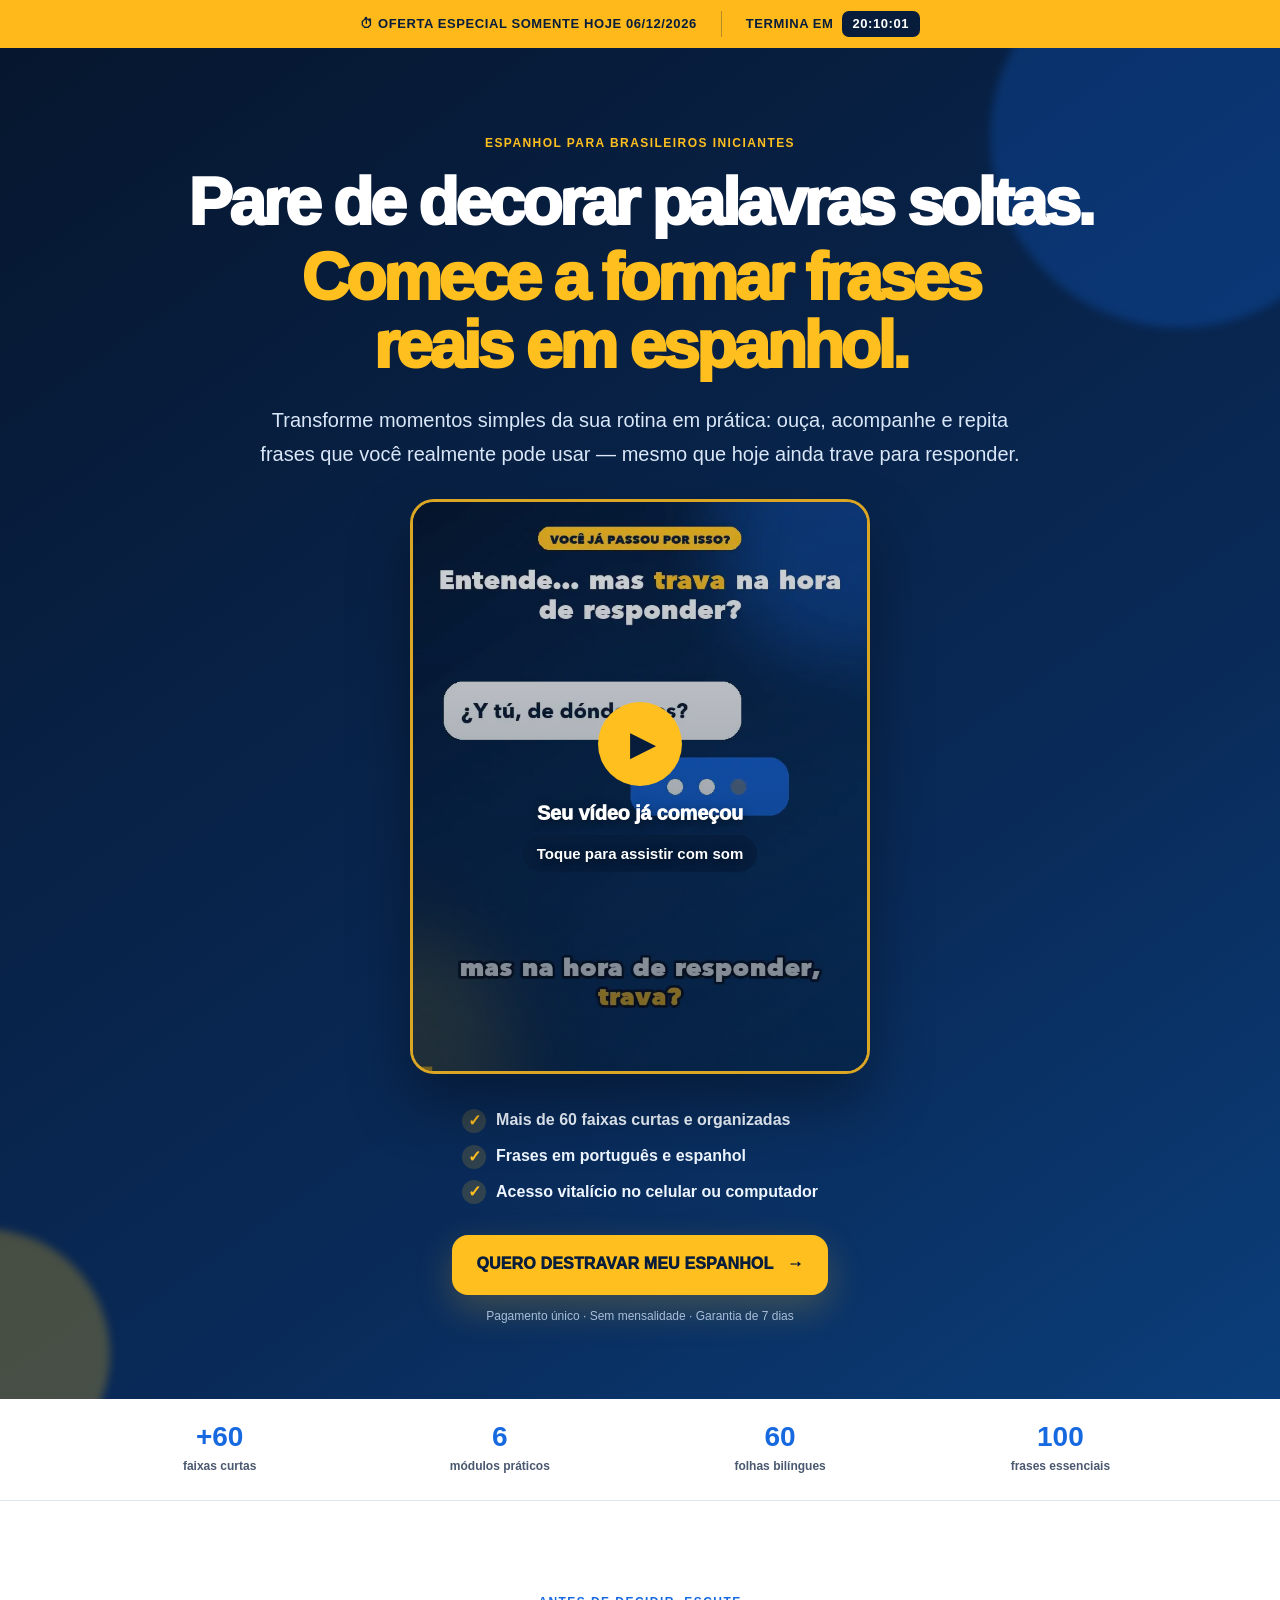
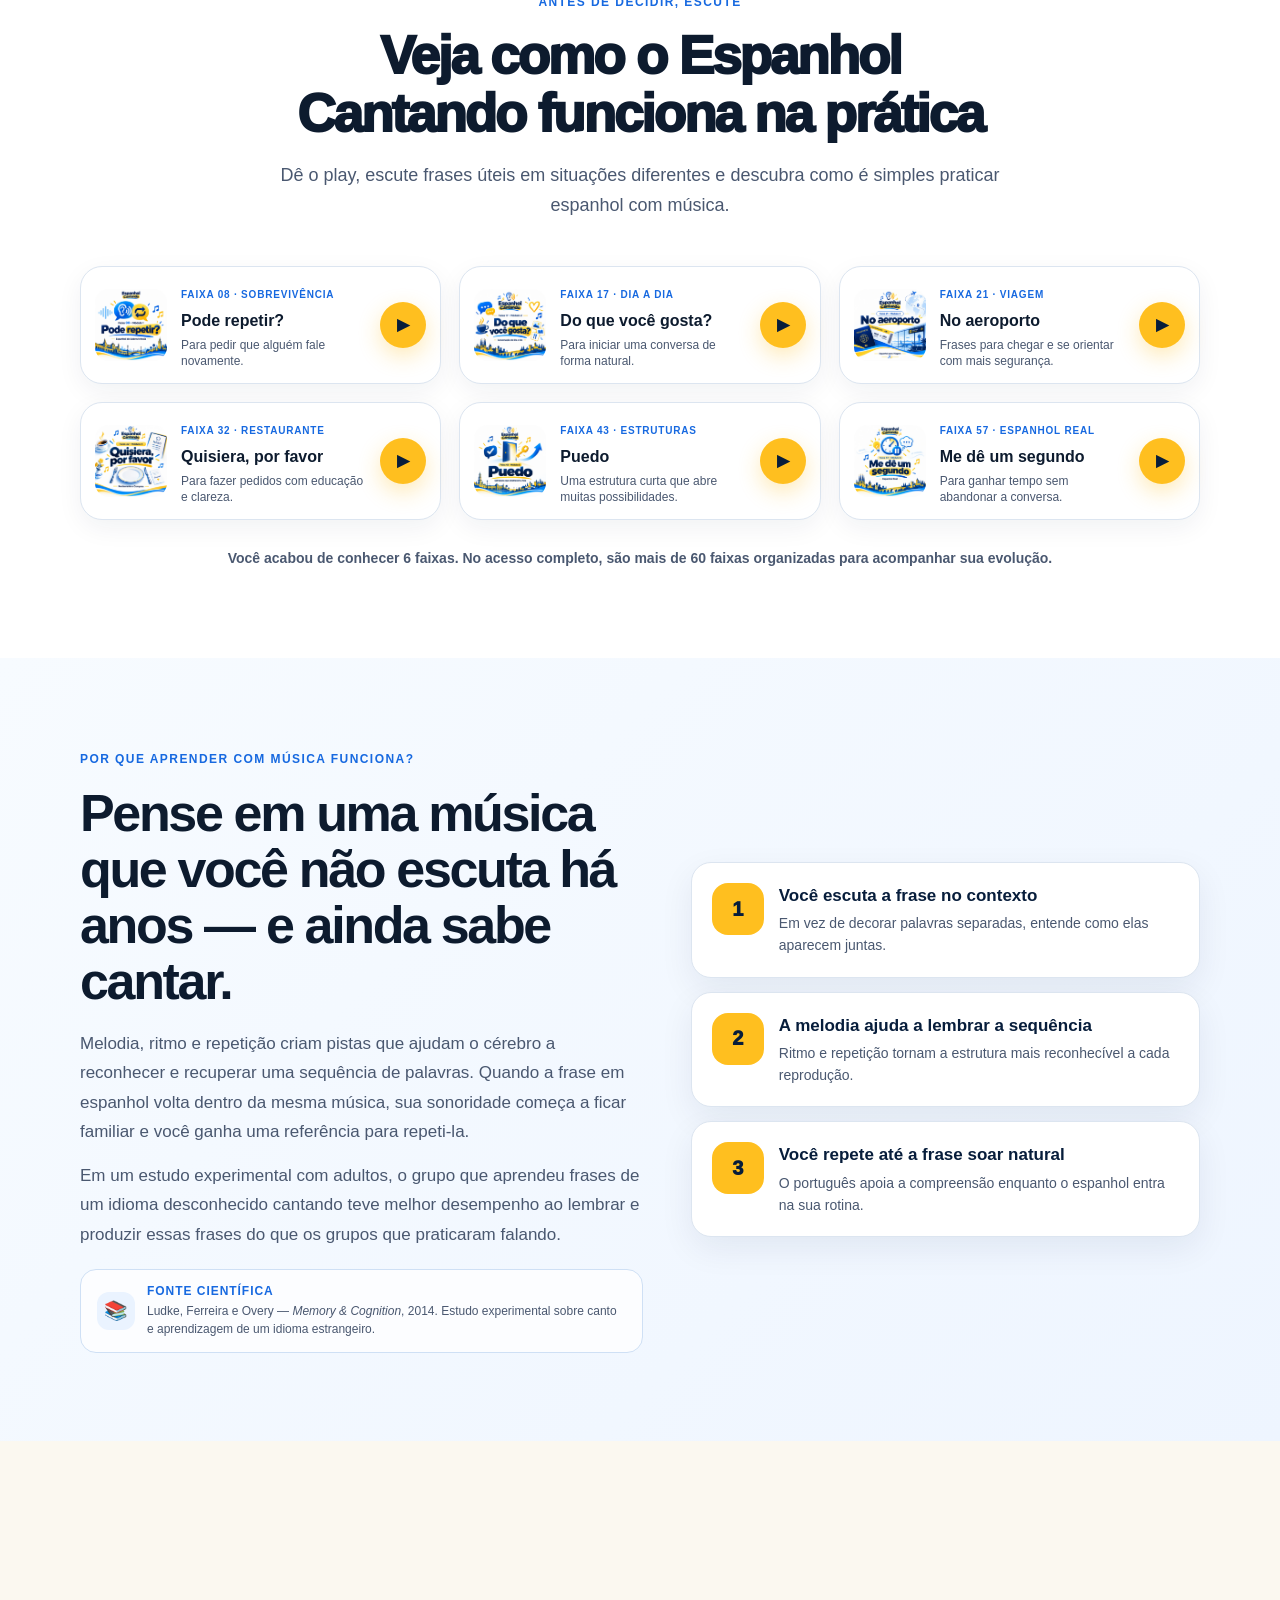
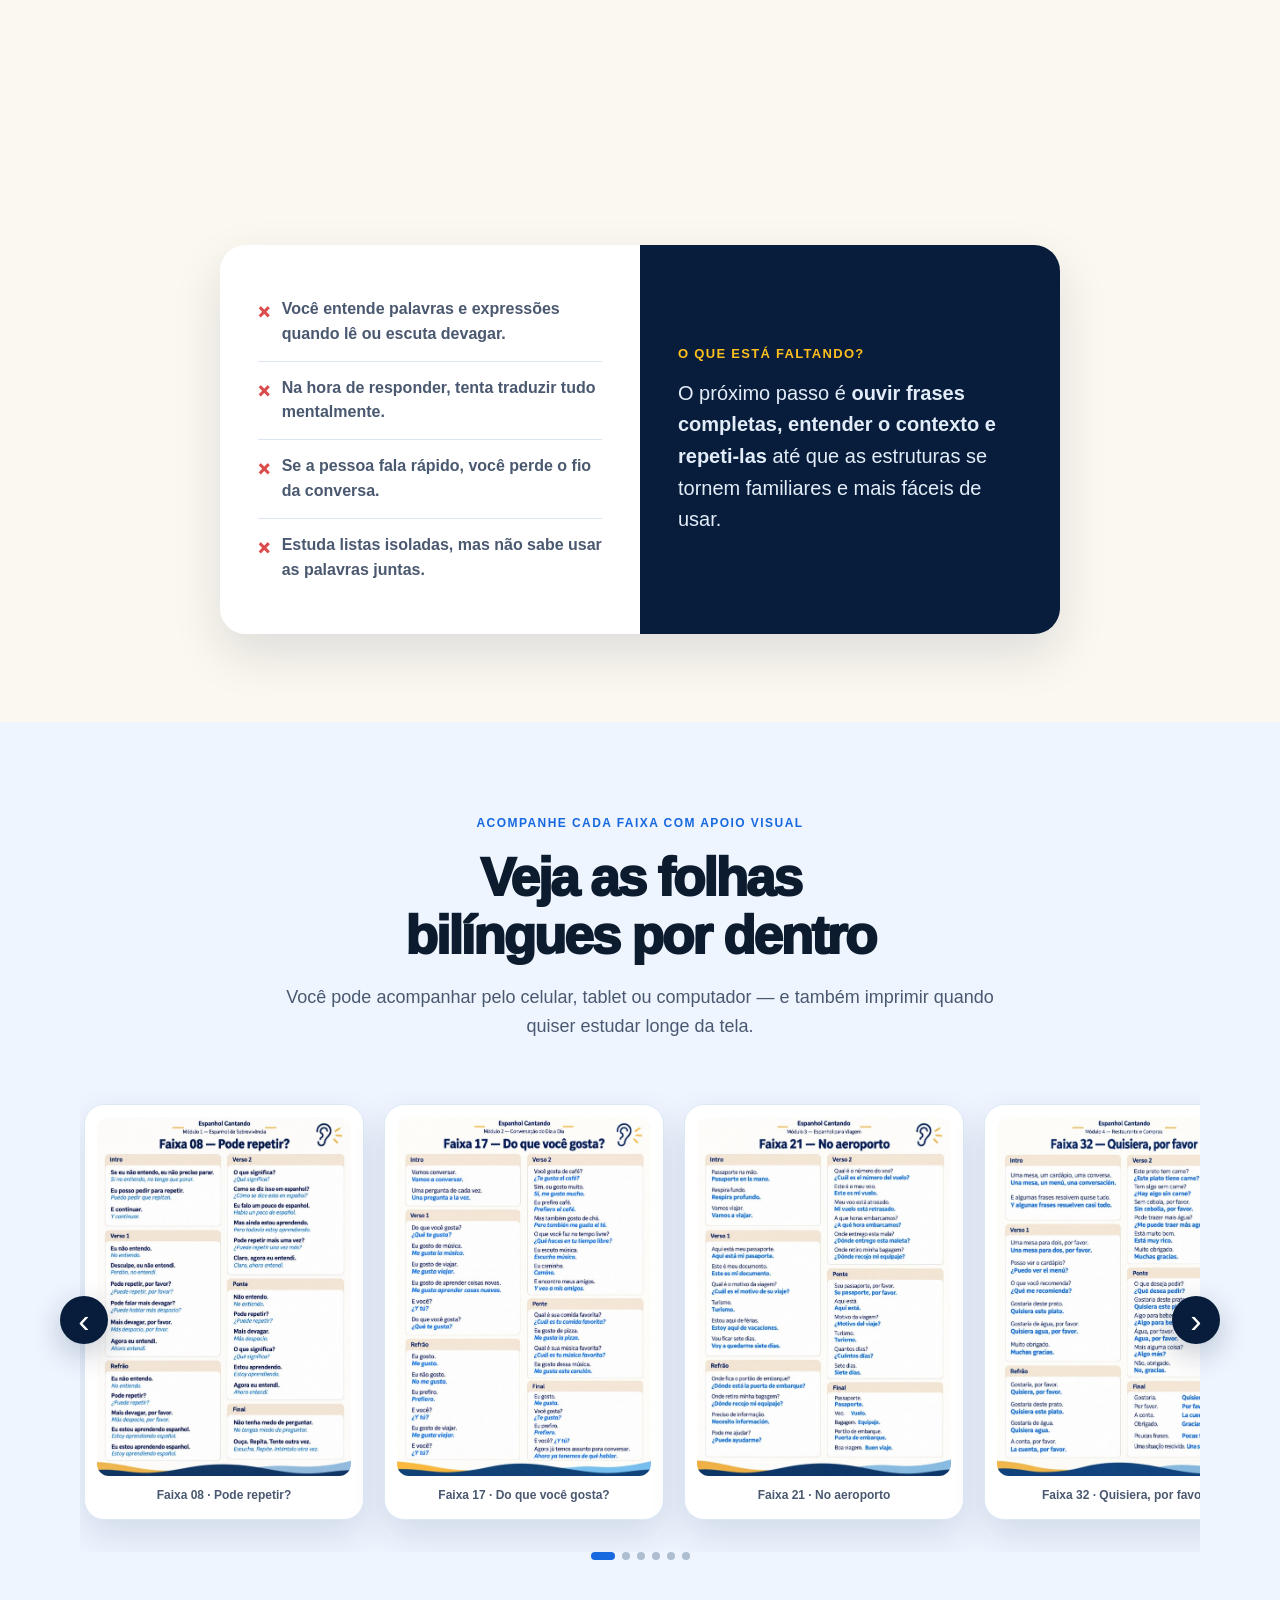
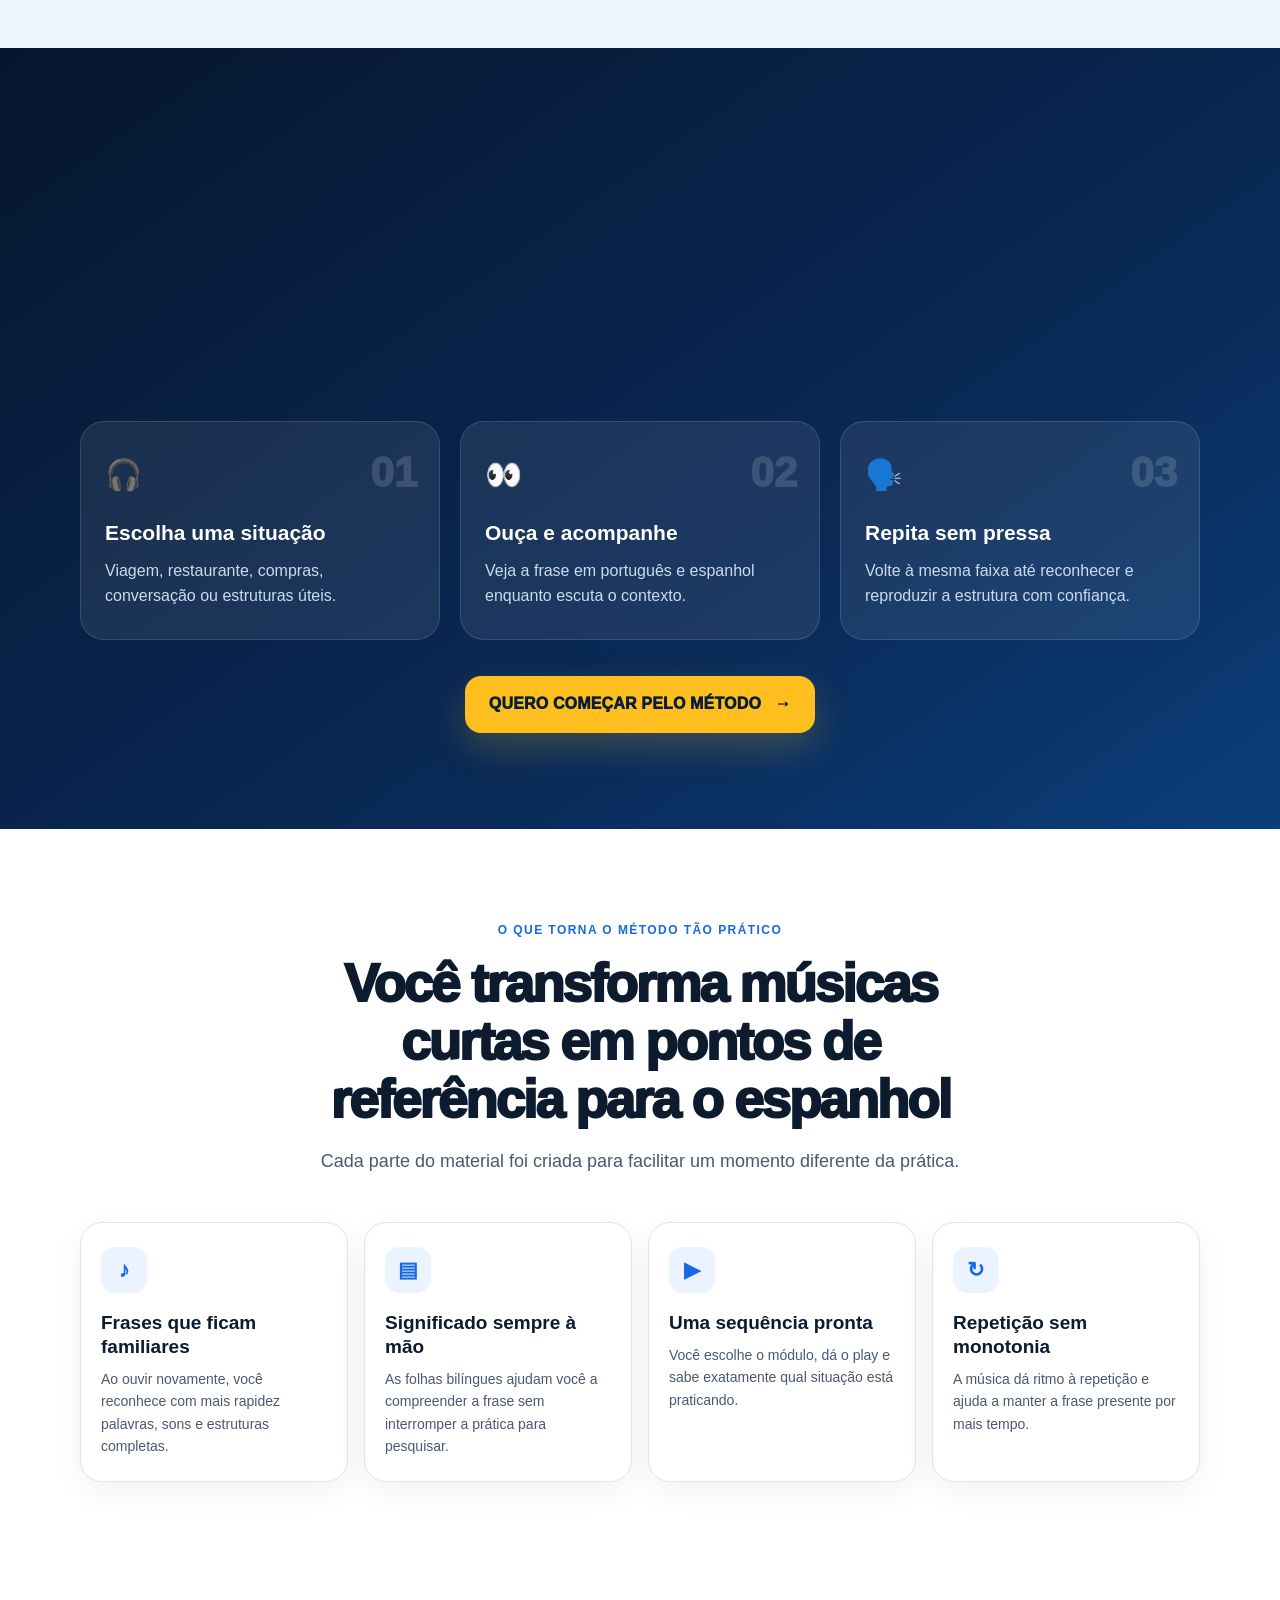
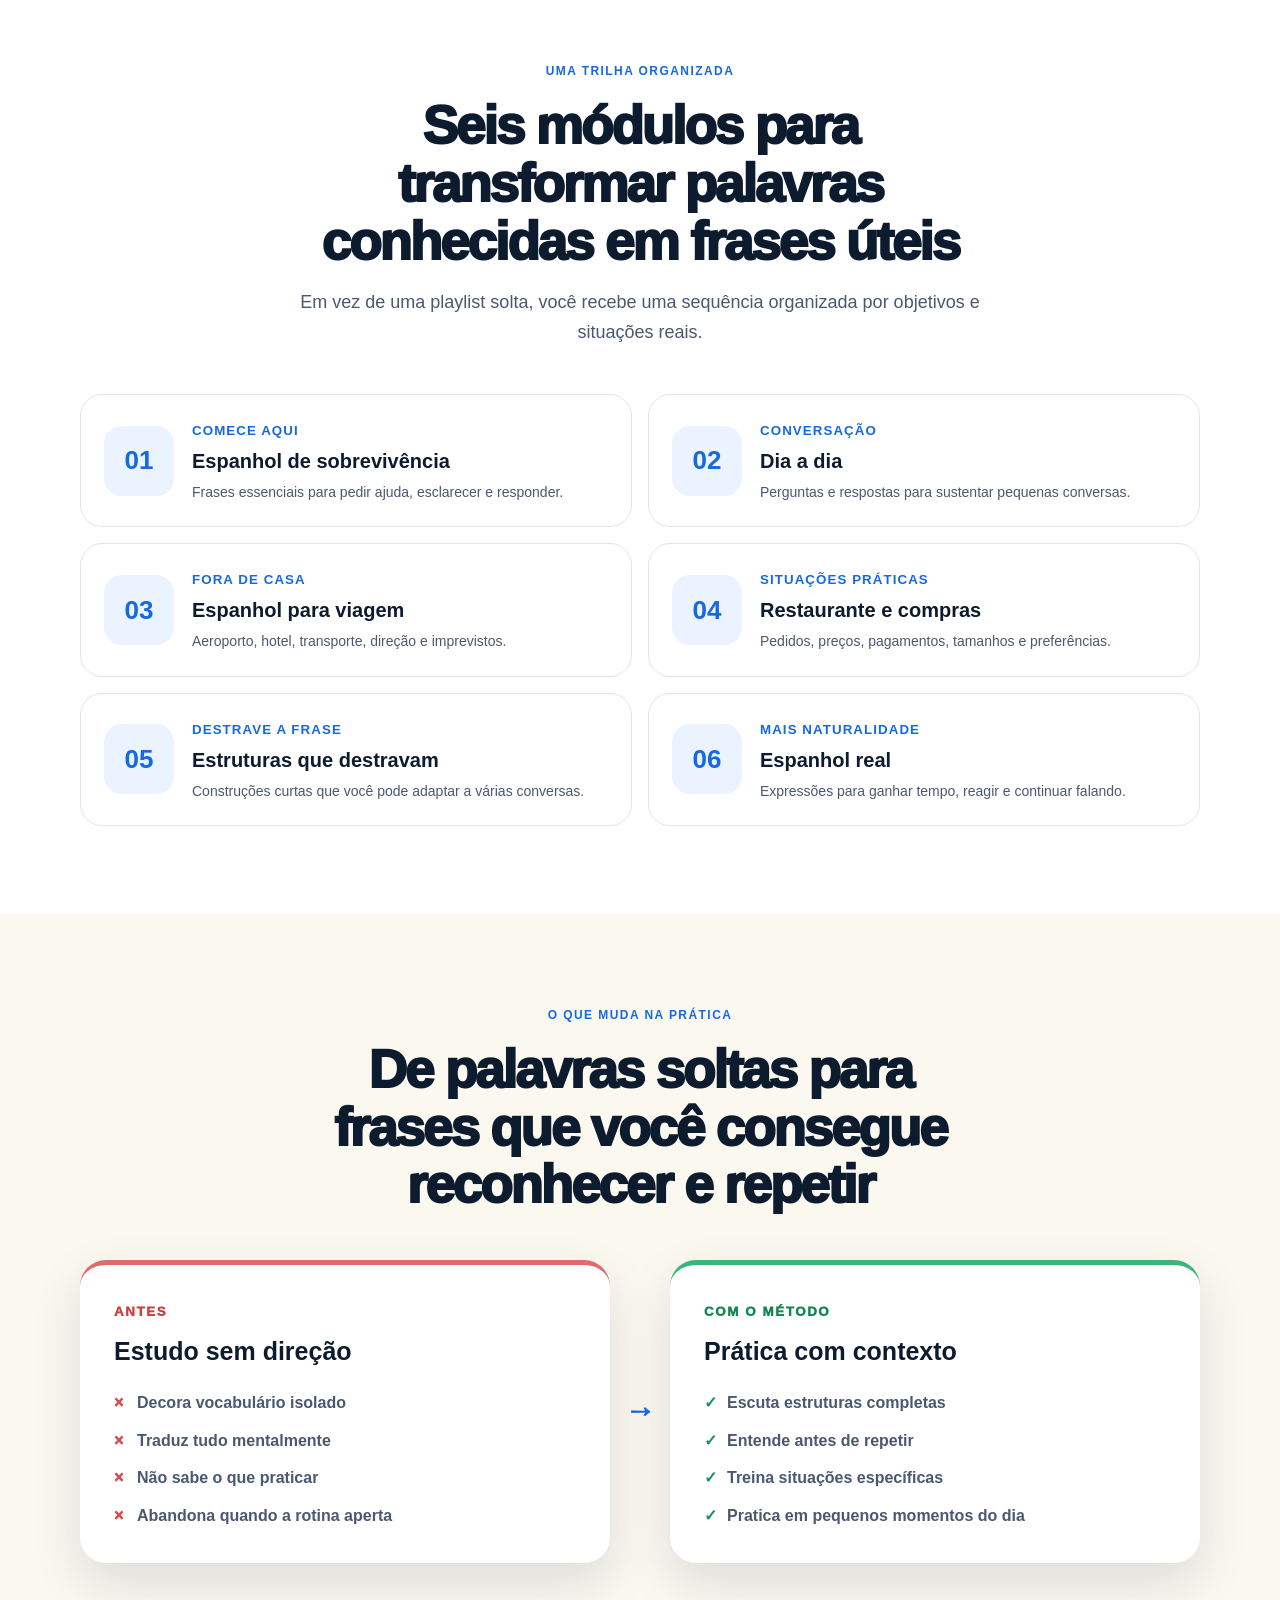
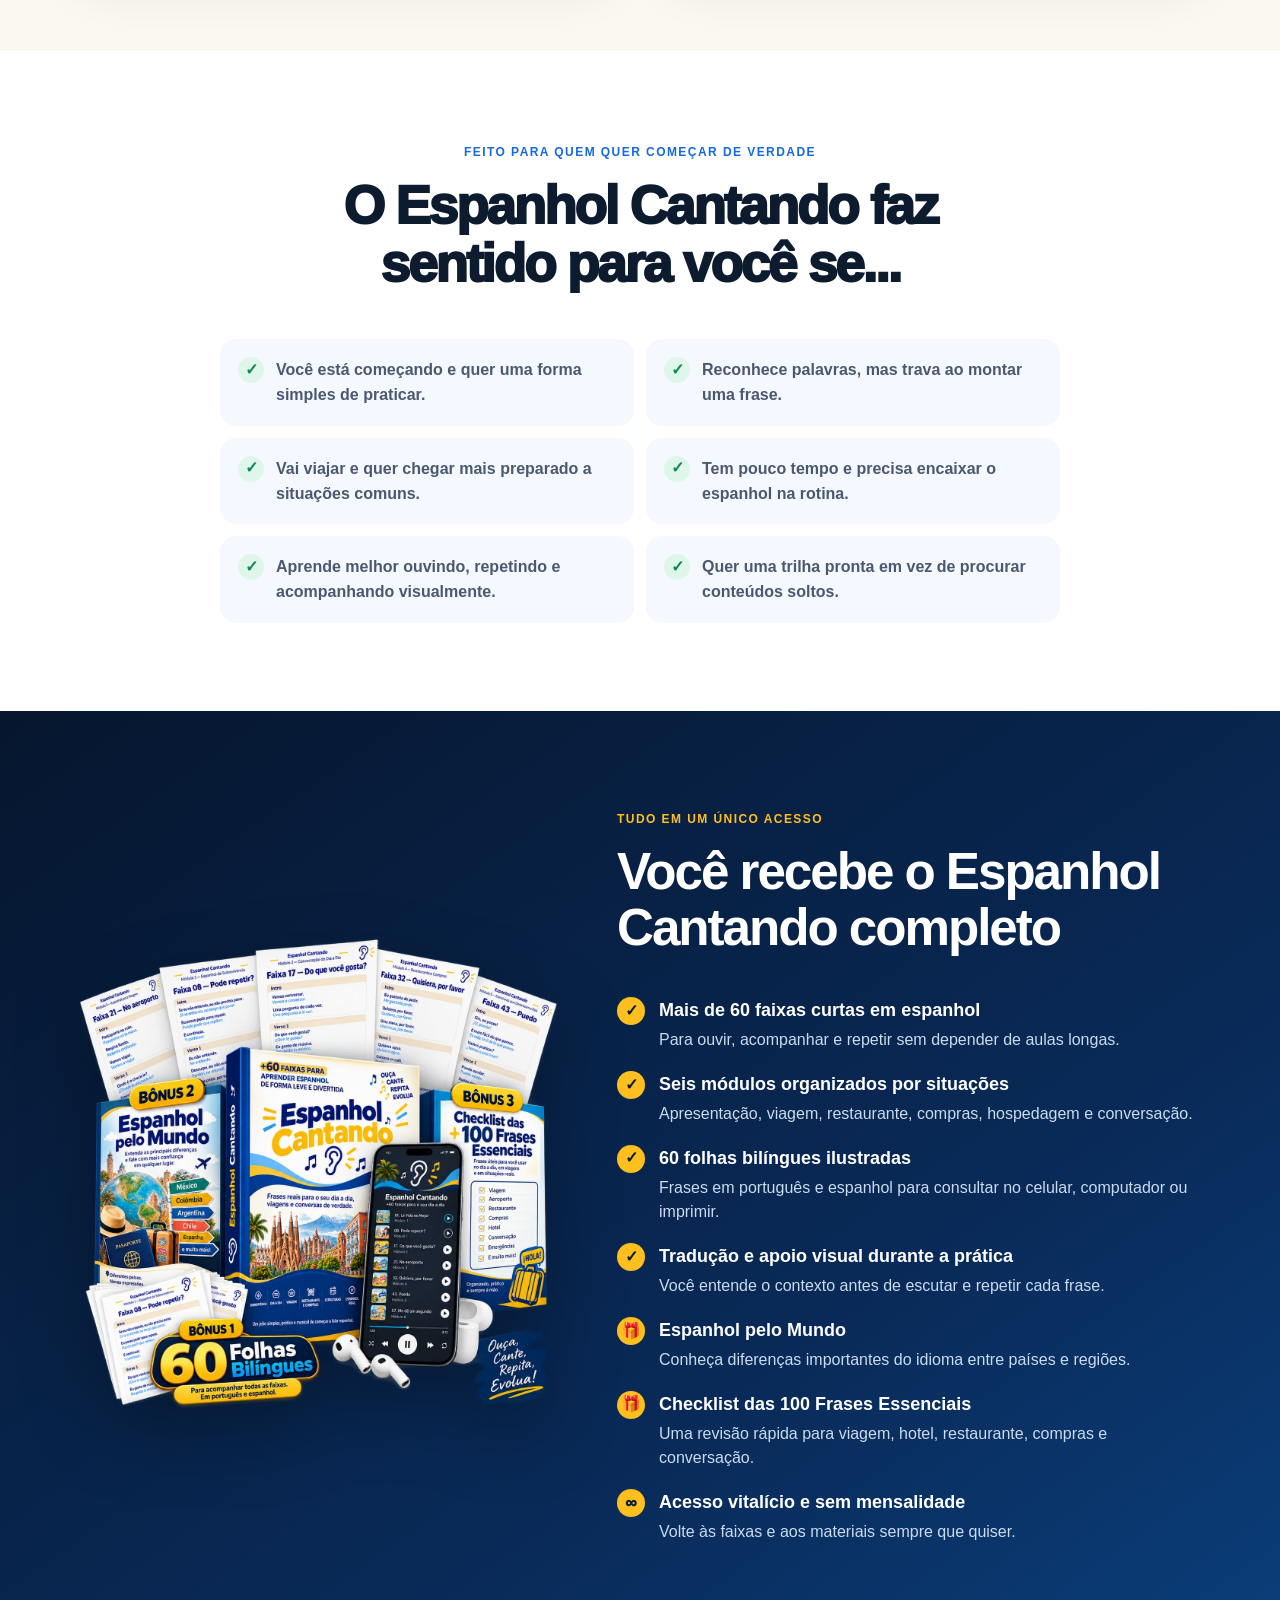
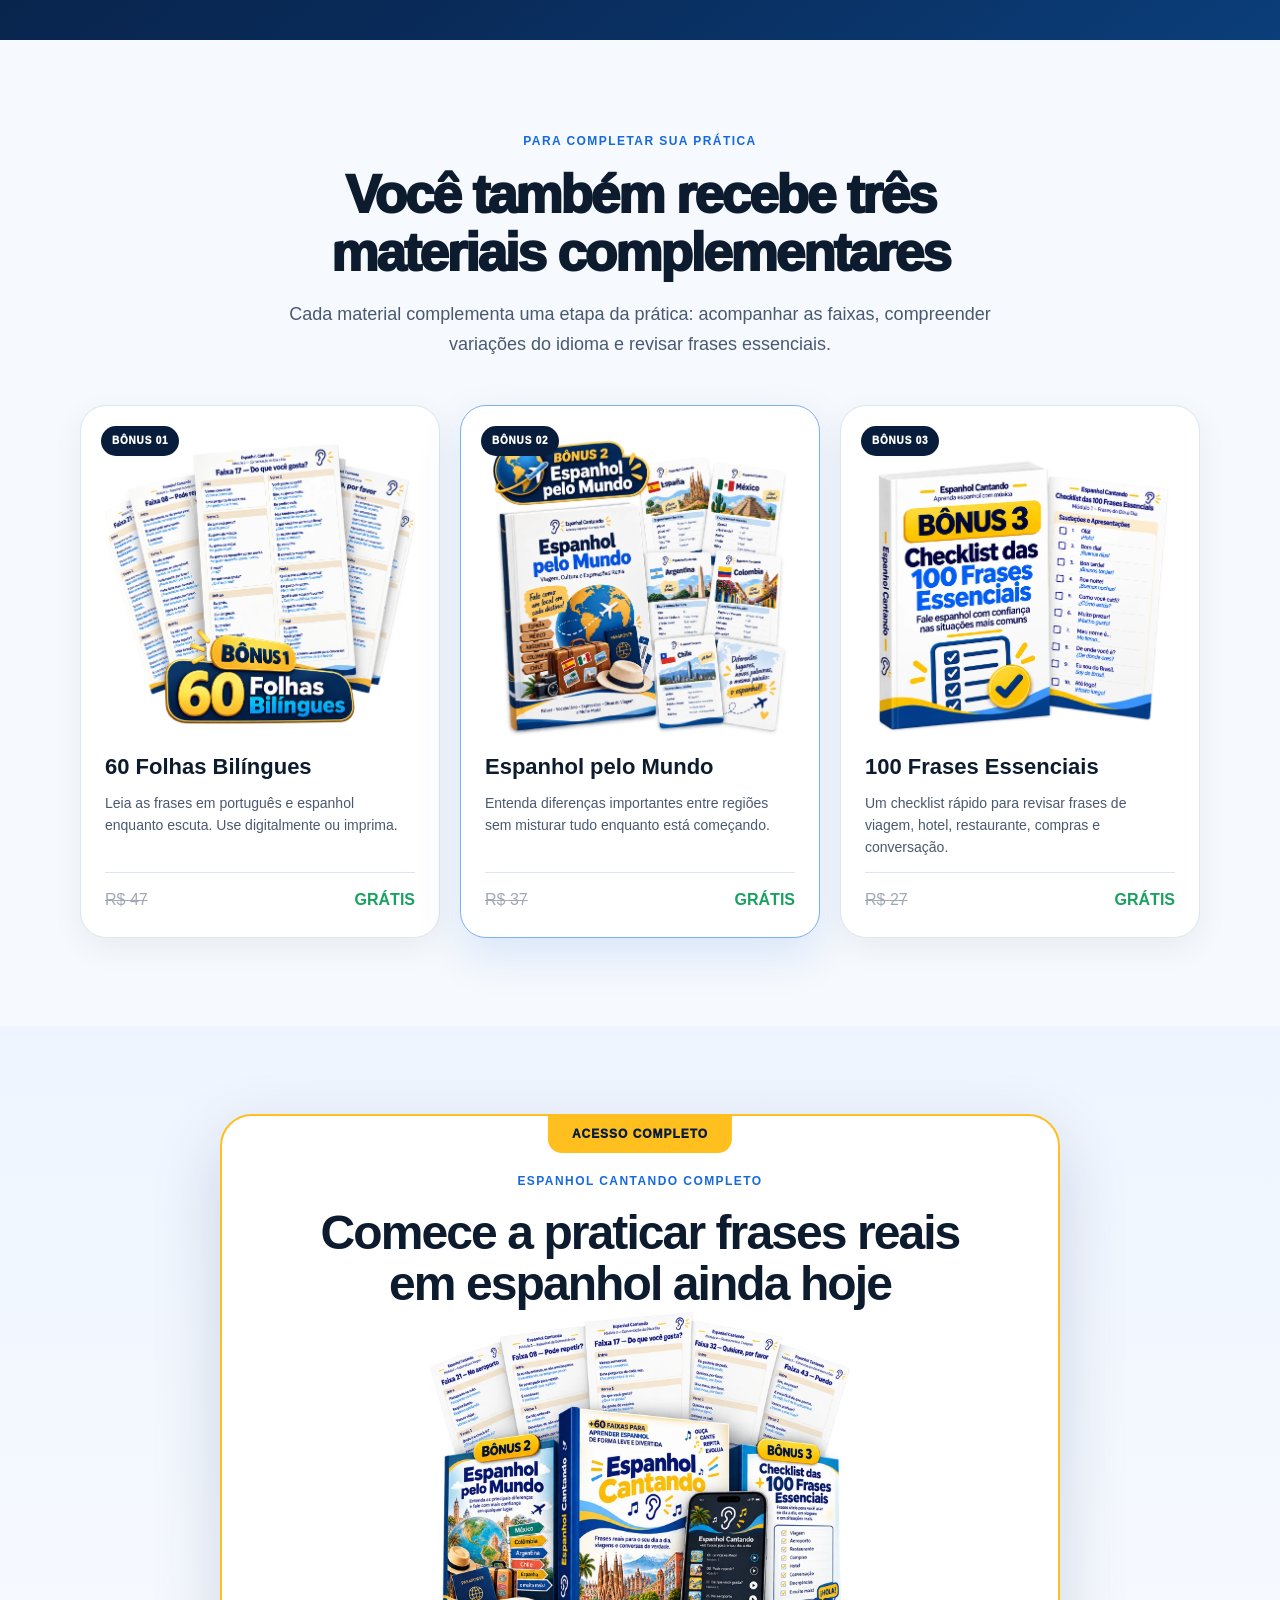
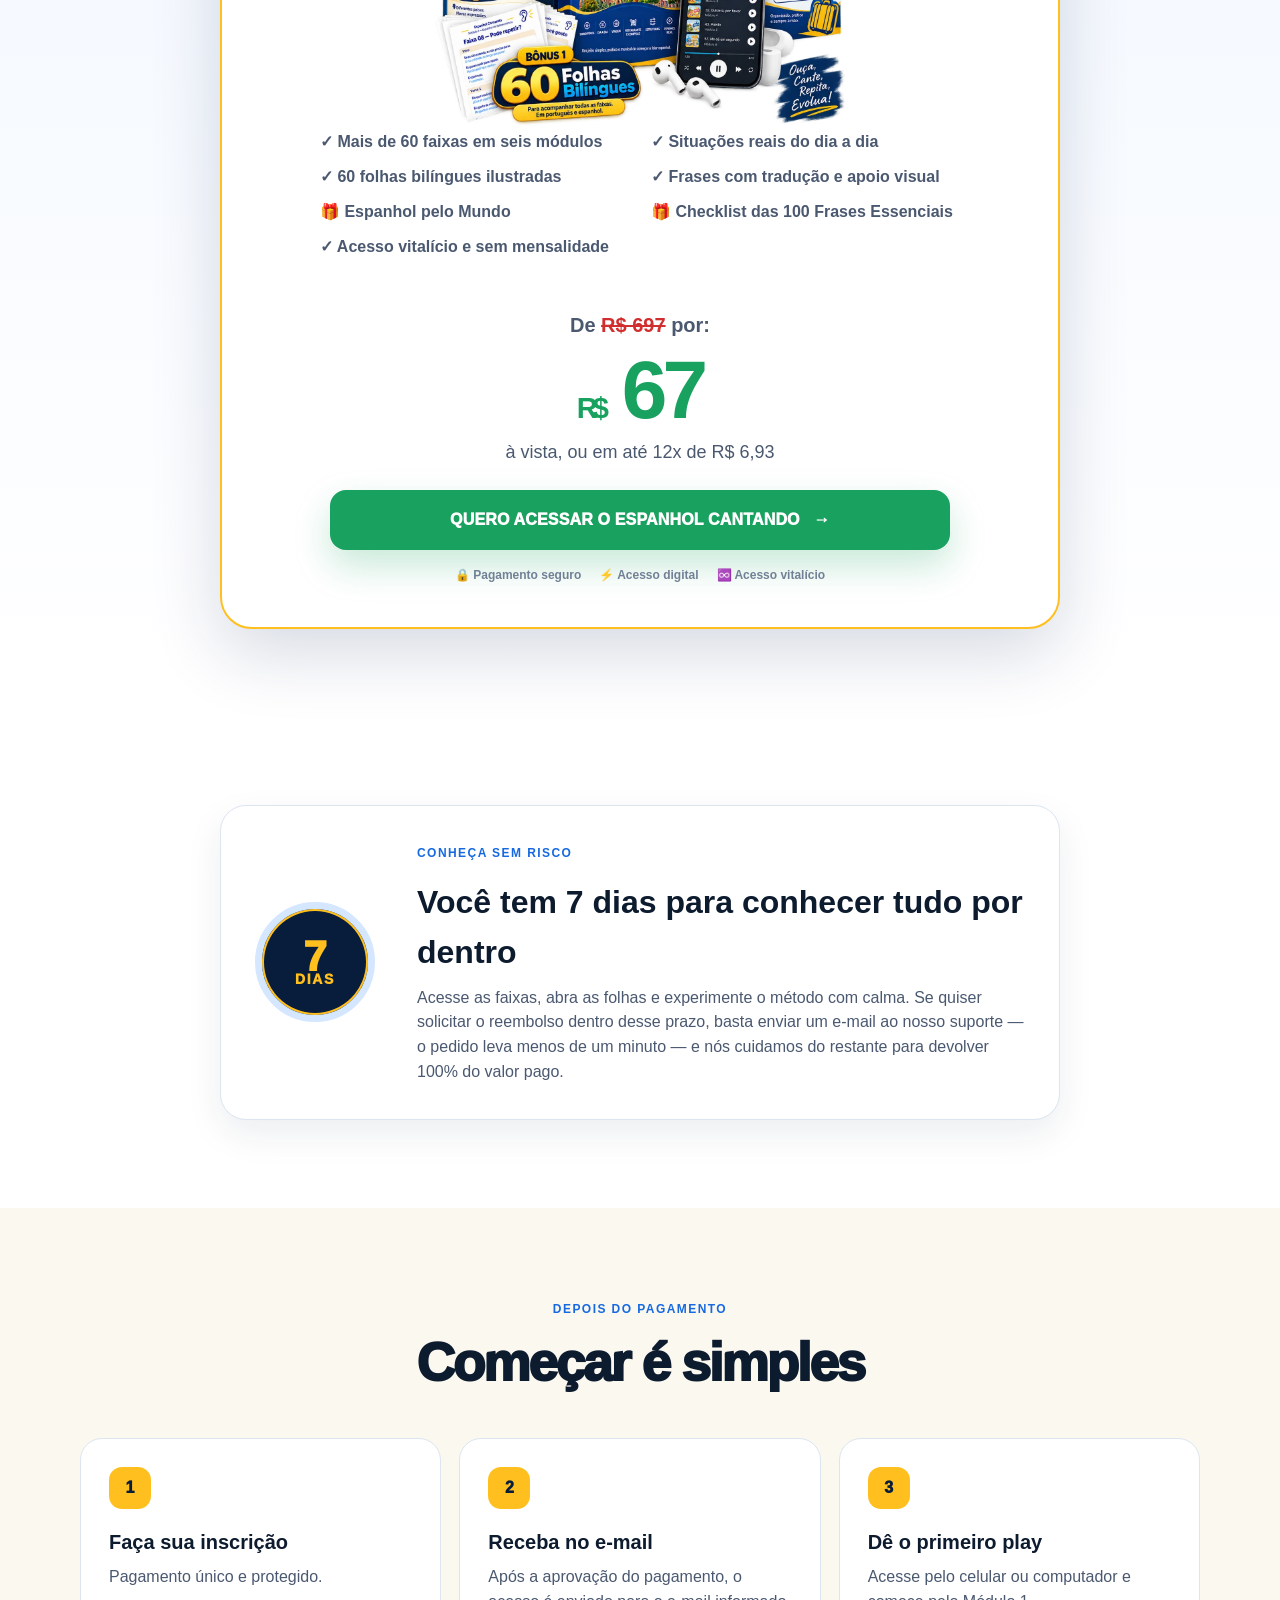
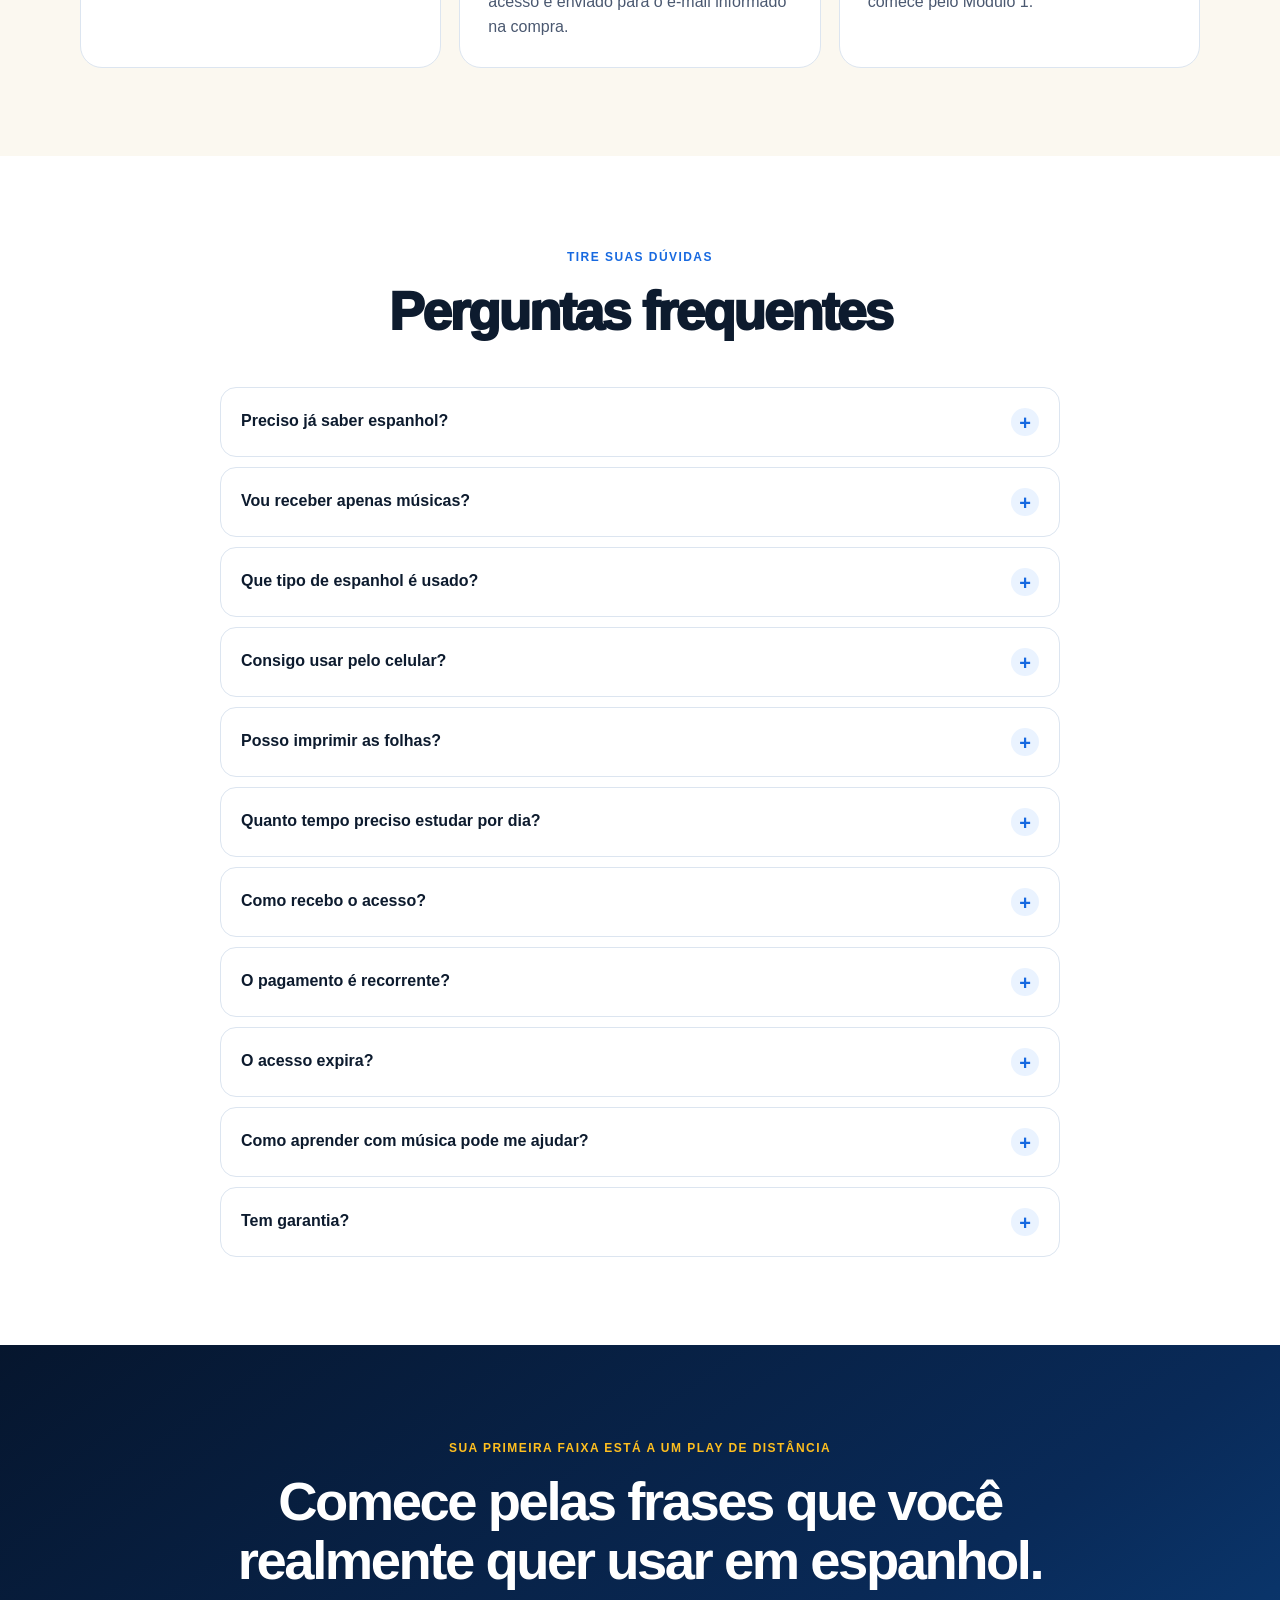
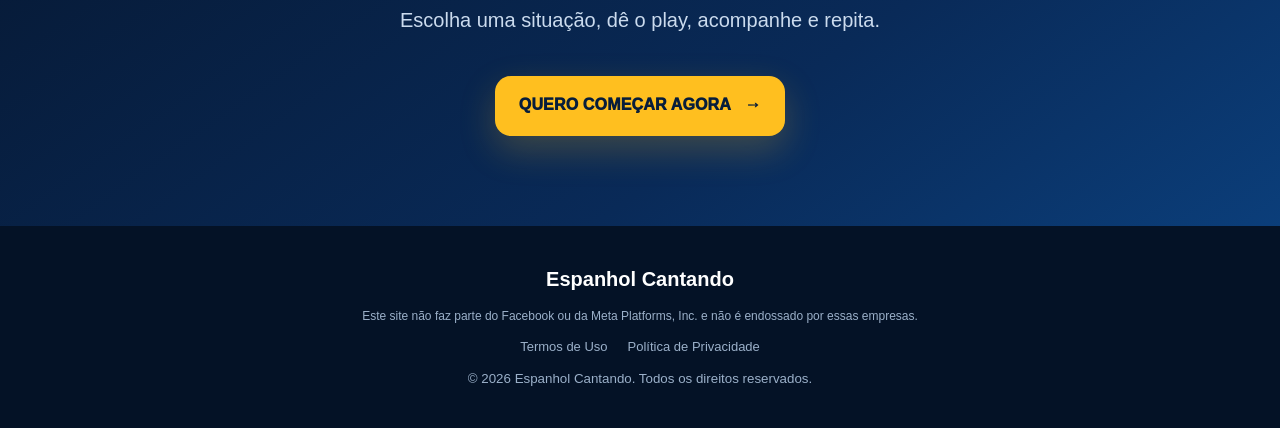
==== commit cb79812e: "VSL no topo no lugar do mockup Co-Authored-By: Claude Opus 5.5 <noreply@anthropic.com>" ====
--- a/index.html
+++ b/index.html
@@ -11,7 +11,7 @@
   <meta property="og:image" content="assets/img/mockup-principal.webp">
   <meta name="theme-color" content="#071d3b">
   <link rel="icon" href="favicon.svg" type="image/svg+xml">
-  <link rel="preload" href="assets/img/mockup-principal.webp" as="image" fetchpriority="high">
+  <link rel="preload" href="assets/video/vsl-poster.webp" as="image" fetchpriority="high">
   <link rel="stylesheet" href="styles.css">
   <script>
     window.pixelId = "lt_px_5dc494c1a96c";
@@ -41,15 +41,13 @@
           <p class="hero-subtitle">Transforme momentos simples da sua rotina em prática: ouça, acompanhe e repita frases que você realmente pode usar — mesmo que hoje ainda trave para responder.</p>
 
           <div class="hero-visual reveal reveal-delay">
-            <img class="hero-mockup" src="assets/img/mockup-principal.webp" alt="Espanhol Cantando no celular com folhas bilíngues" width="1254" height="1254" fetchpriority="high">
-            <div class="mini-player" data-player>
-              <img src="assets/img/faixa-08.webp" alt="Capa da faixa Pode repetir?" width="1254" height="1254">
-              <div class="mini-player-info">
-                <small>OUÇA UMA PRÉVIA REAL</small>
-                <strong>Pode repetir?</strong>
-                <span>Espanhol de sobrevivência</span>
-              </div>
-              <button class="play-button" type="button" aria-label="Tocar prévia" data-audio="assets/audio/faixa-08.mp3">▶</button>
+            <div class="vsl" data-vsl>
+              <video class="vsl-video" src="assets/video/vsl-espanhol-cantando.mp4" poster="assets/video/vsl-poster.webp" width="720" height="900" muted autoplay loop playsinline preload="auto"></video>
+              <button class="vsl-sound" type="button" aria-label="Assistir o vídeo com som">
+                <span class="vsl-sound-icon" aria-hidden="true">▶</span>
+                <strong>Seu vídeo já começou</strong>
+                <small>Toque para assistir com som</small>
+              </button>
             </div>
           </div>
 
@@ -410,5 +408,22 @@
 
   <audio id="globalAudio" preload="none"></audio>
   <script src="app.js" defer></script>
+  <script>
+    (function () {
+      var box = document.querySelector("[data-vsl]");
+      if (!box) return;
+      var v = box.querySelector("video"), btn = box.querySelector(".vsl-sound");
+      btn.addEventListener("click", function () {
+        var a = document.getElementById("globalAudio");
+        if (a && !a.paused) a.pause();
+        v.currentTime = 0; v.muted = false; v.loop = false; v.controls = true;
+        box.classList.add("is-on");
+        var p = v.play(); if (p && p.catch) p.catch(function () {});
+      });
+      document.querySelectorAll("[data-audio]").forEach(function (b) {
+        b.addEventListener("click", function () { if (!v.muted) v.pause(); });
+      });
+    })();
+  </script>
 </body>
 </html>
--- a/styles.css
+++ b/styles.css
@@ -53,3 +53,14 @@
 .practical-results-grid p{color:var(--text);font-size:14px;line-height:1.6;margin:0}
 @media (max-width:980px){.memory-layout{grid-template-columns:1fr}.memory-copy{text-align:center}.memory-copy p{max-width:780px;margin-inline:auto}.practical-results-grid{grid-template-columns:1fr 1fr}}
 @media (max-width:720px){.memory-layout{gap:30px}.memory-copy p{font-size:16px}.memory-steps article{grid-template-columns:44px 1fr;padding:17px}.memory-steps article>span{width:44px;height:44px}.practical-results-grid{grid-template-columns:1fr}.practical-results-grid article{padding:22px}}
+
+/* VSL no topo (substitui o mockup) */
+.vsl{position:relative;width:min(460px,100%);margin:0 auto;aspect-ratio:4/5;border-radius:24px;overflow:hidden;background:#071d3b;border:3px solid rgba(255,191,31,.85);box-shadow:0 30px 60px rgba(0,0,0,.35)}
+.vsl-video{display:block;width:100%;height:100%;object-fit:cover;background:#071d3b}
+.vsl-sound{position:absolute;inset:0;display:flex;flex-direction:column;align-items:center;justify-content:center;gap:6px;border:0;padding:0;cursor:pointer;color:#fff;background:linear-gradient(180deg,rgba(4,18,38,.15) 0%,rgba(4,18,38,.55) 100%);text-shadow:0 2px 10px rgba(0,0,0,.5)}
+.vsl-sound-icon{display:grid;place-items:center;width:84px;height:84px;border-radius:50%;background:var(--yellow);color:var(--navy);font-size:34px;padding-left:6px;box-shadow:0 0 0 0 rgba(255,191,31,.6);animation:vslPulse 1.6s infinite;margin-bottom:6px;text-shadow:none}
+.vsl-sound strong{font-size:20px;font-weight:950;letter-spacing:-.01em}
+.vsl-sound small{font-size:15px;font-weight:750;background:rgba(7,29,59,.85);padding:7px 14px;border-radius:999px}
+.vsl.is-on .vsl-sound{display:none}
+@keyframes vslPulse{0%{box-shadow:0 0 0 0 rgba(255,191,31,.6)}70%{box-shadow:0 0 0 22px rgba(255,191,31,0)}100%{box-shadow:0 0 0 0 rgba(255,191,31,0)}}
+@media (max-width:720px){.vsl{width:100%;border-radius:20px}.vsl-sound-icon{width:72px;height:72px;font-size:28px}}
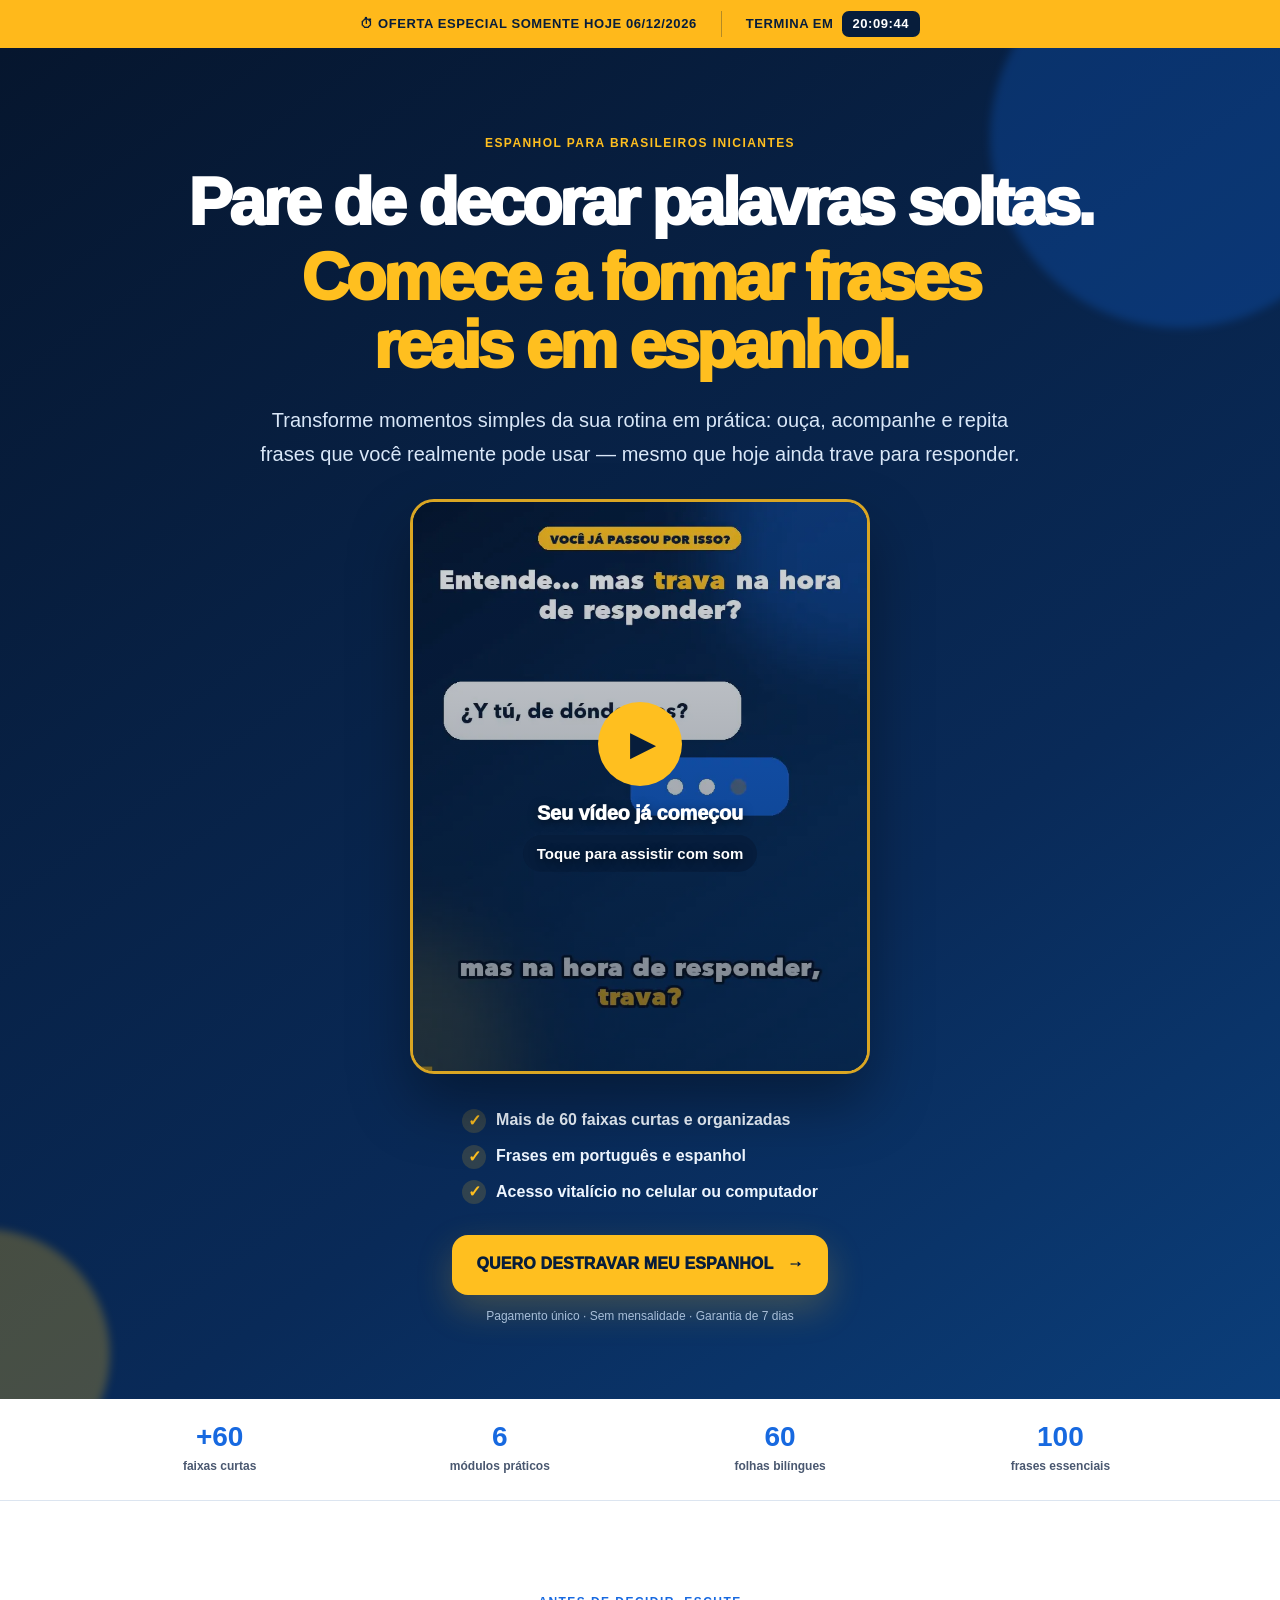
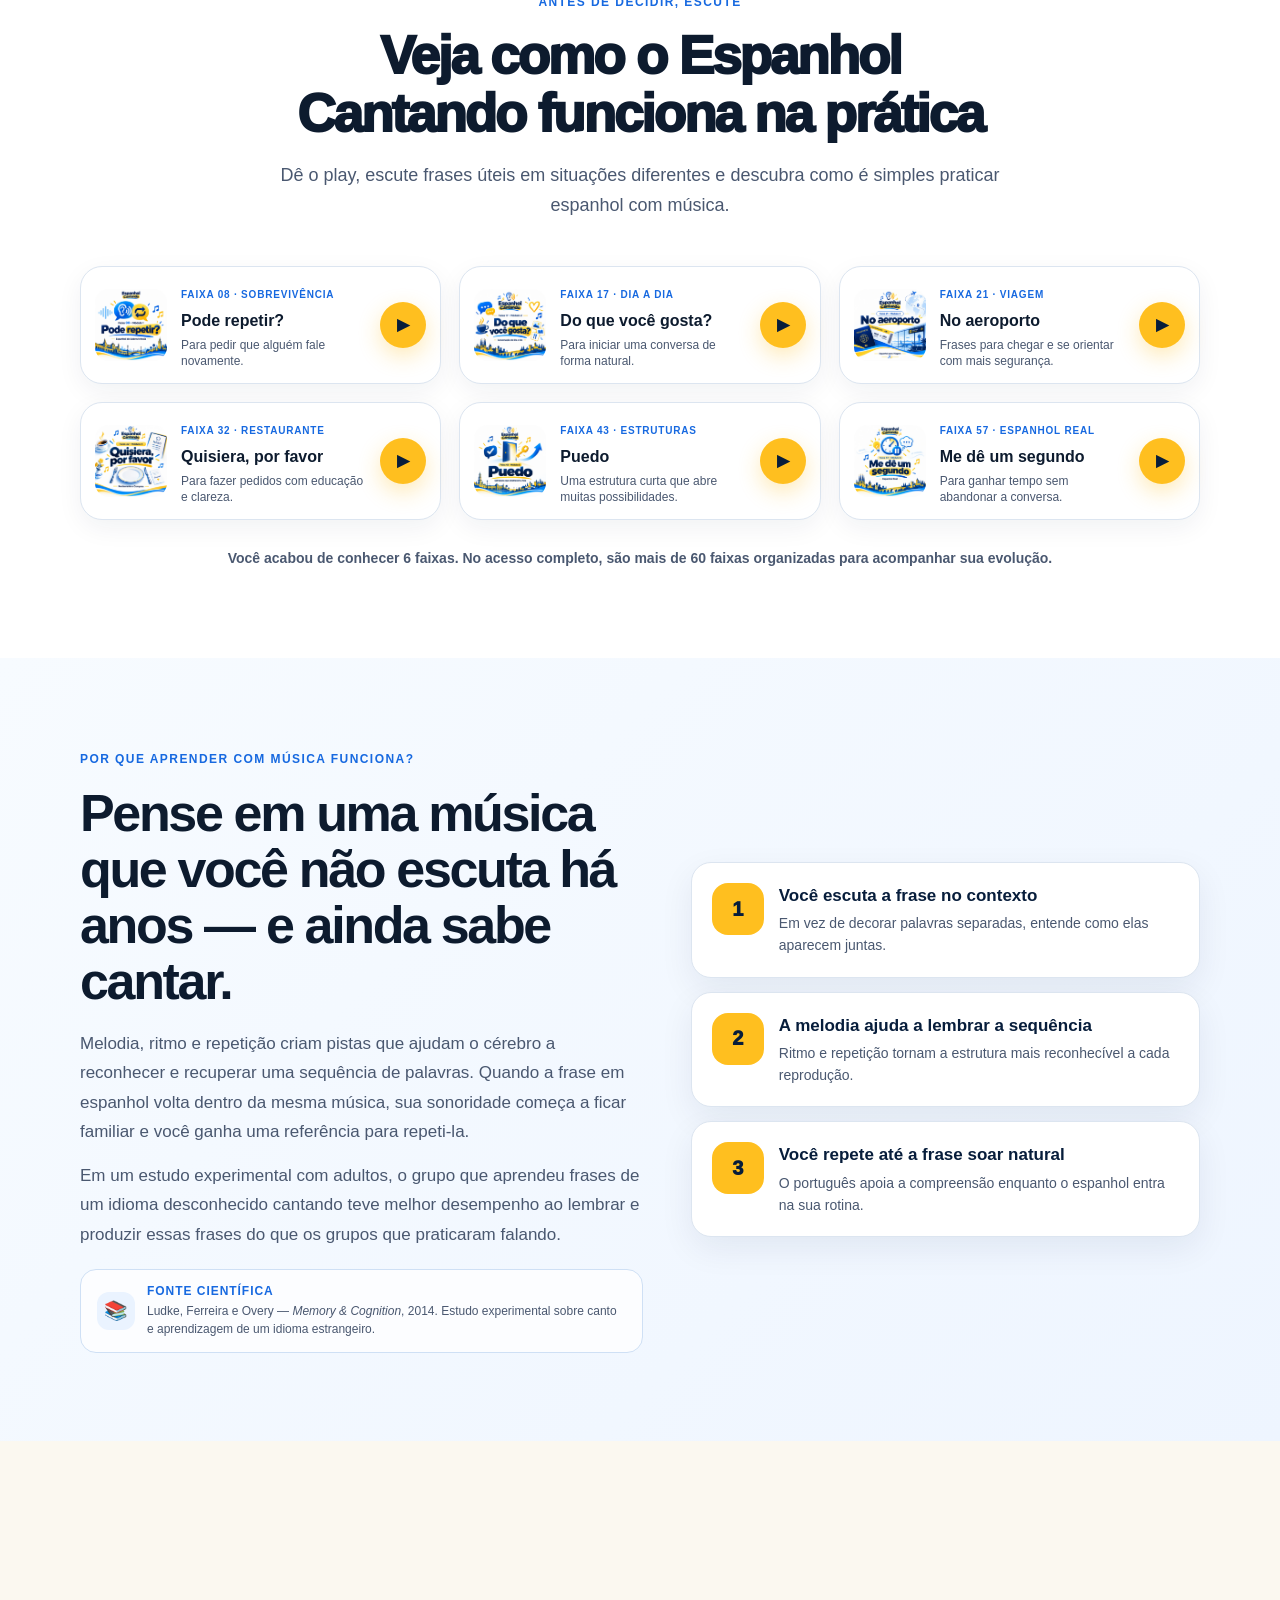
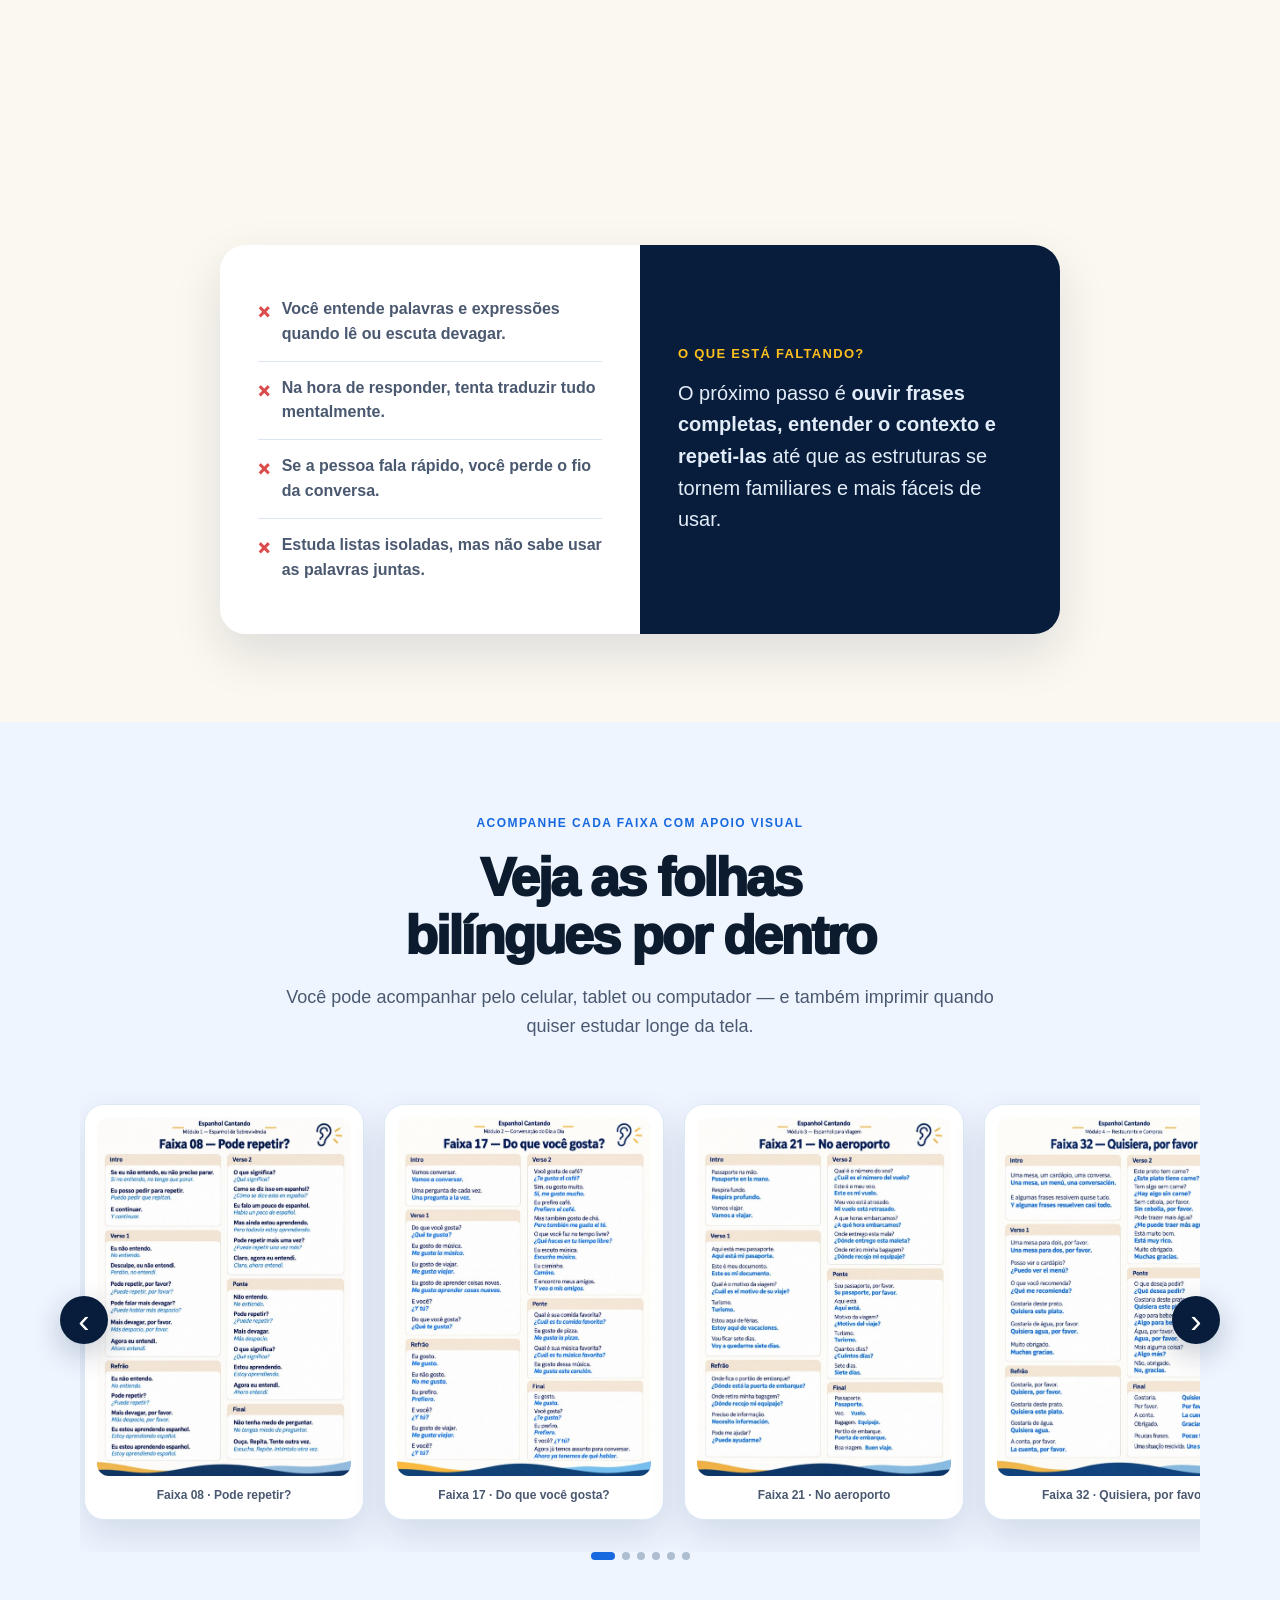
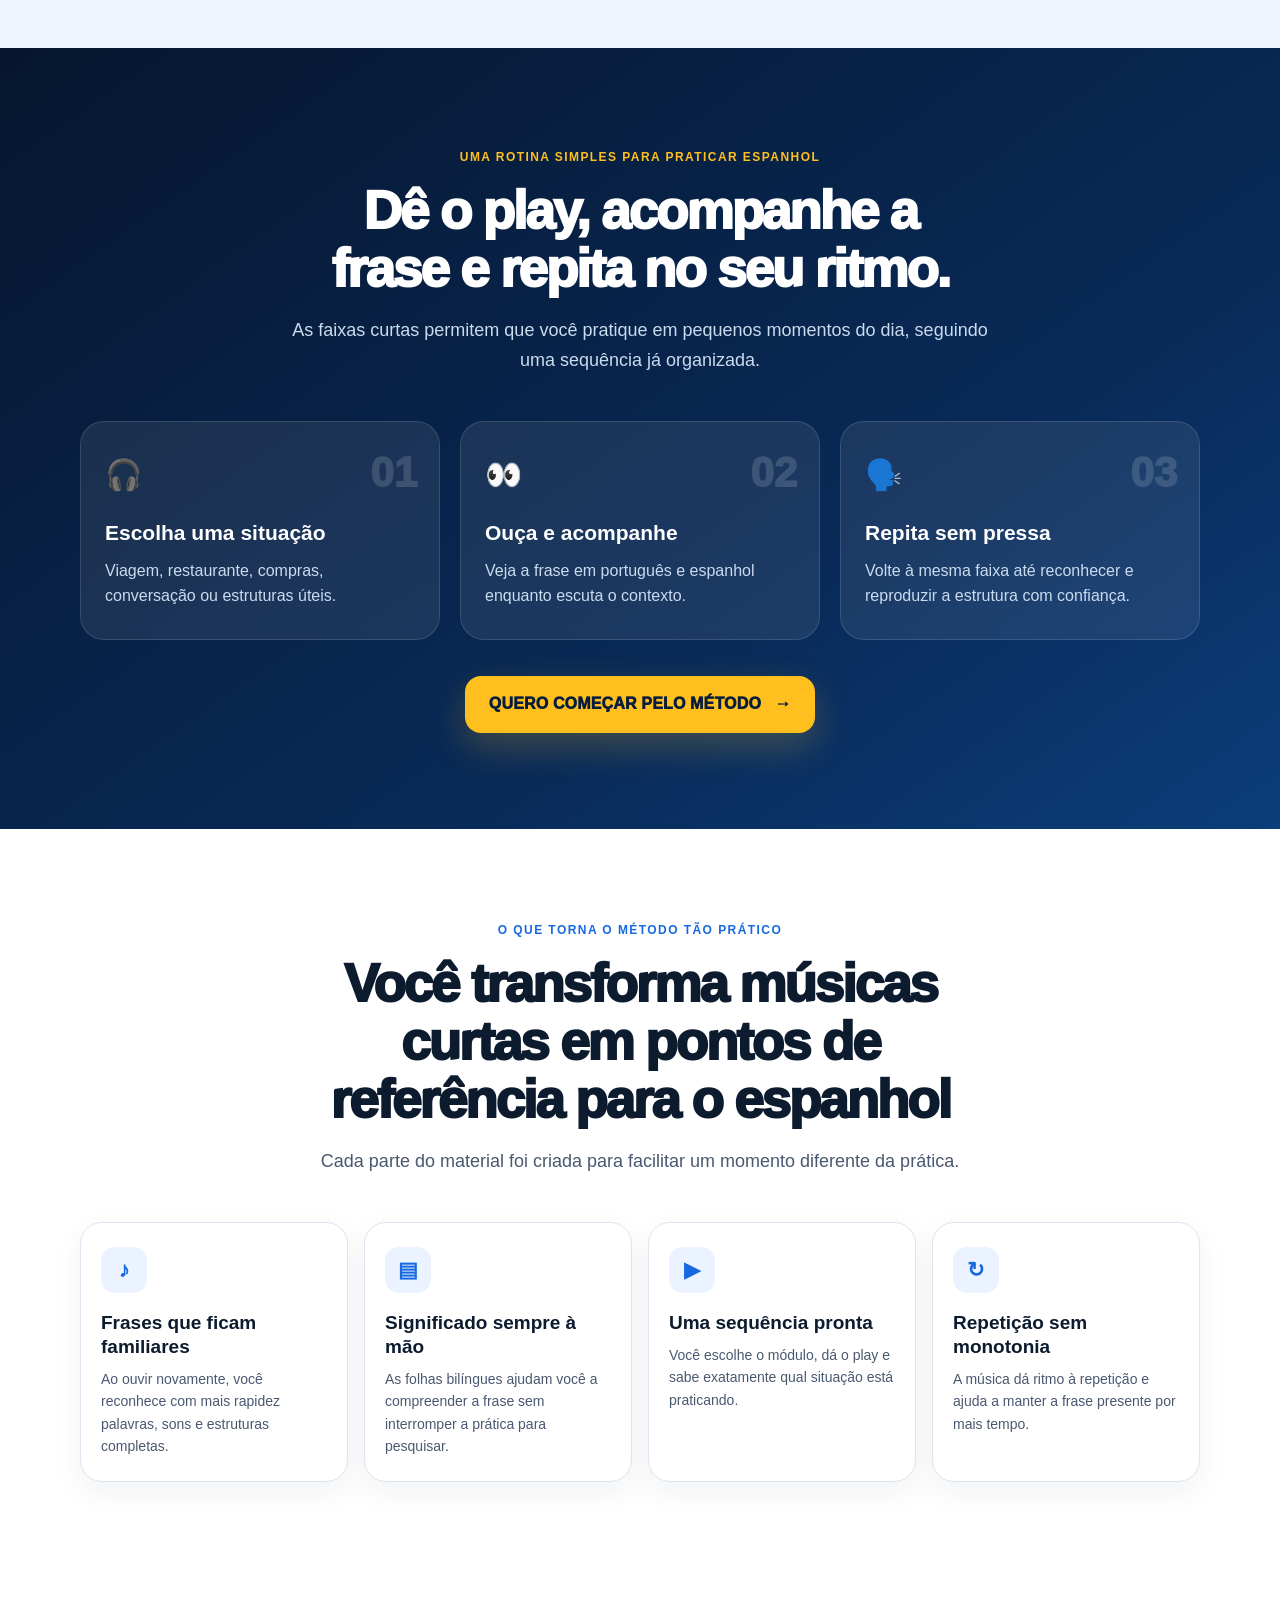
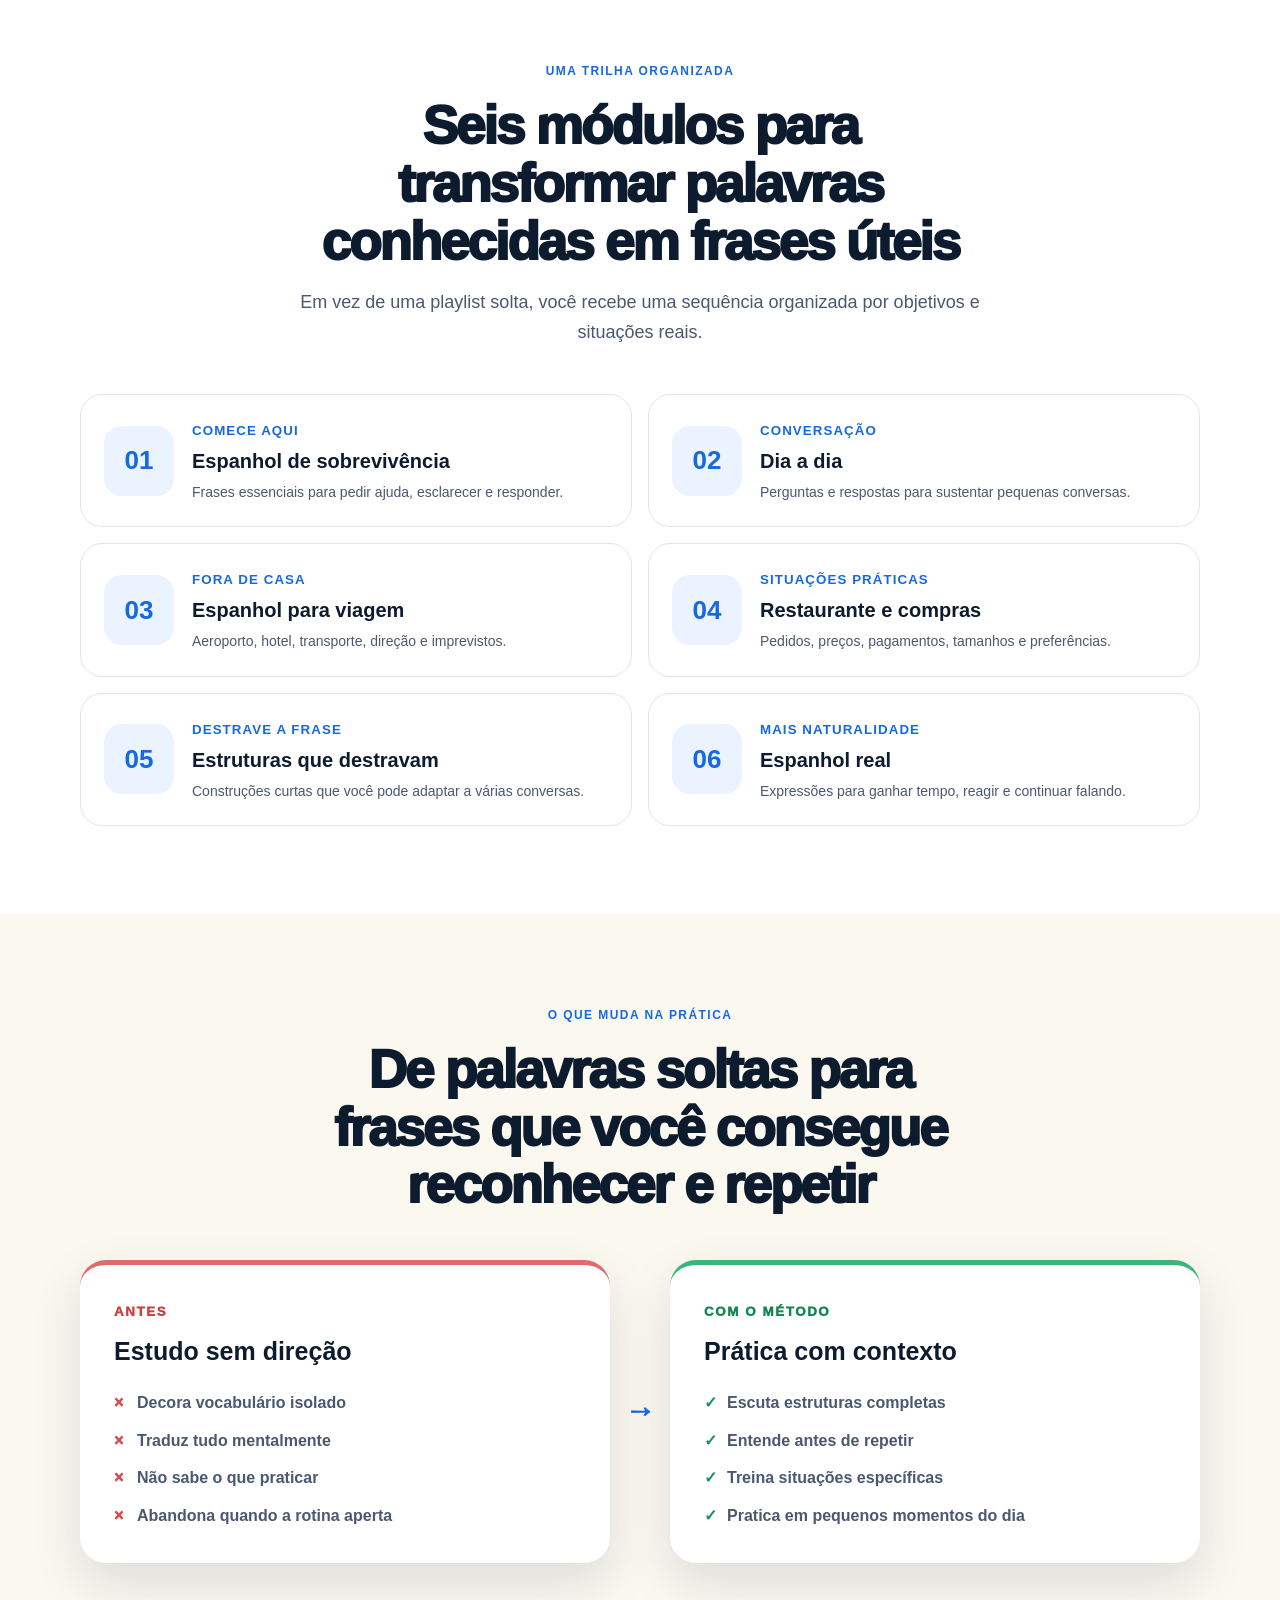
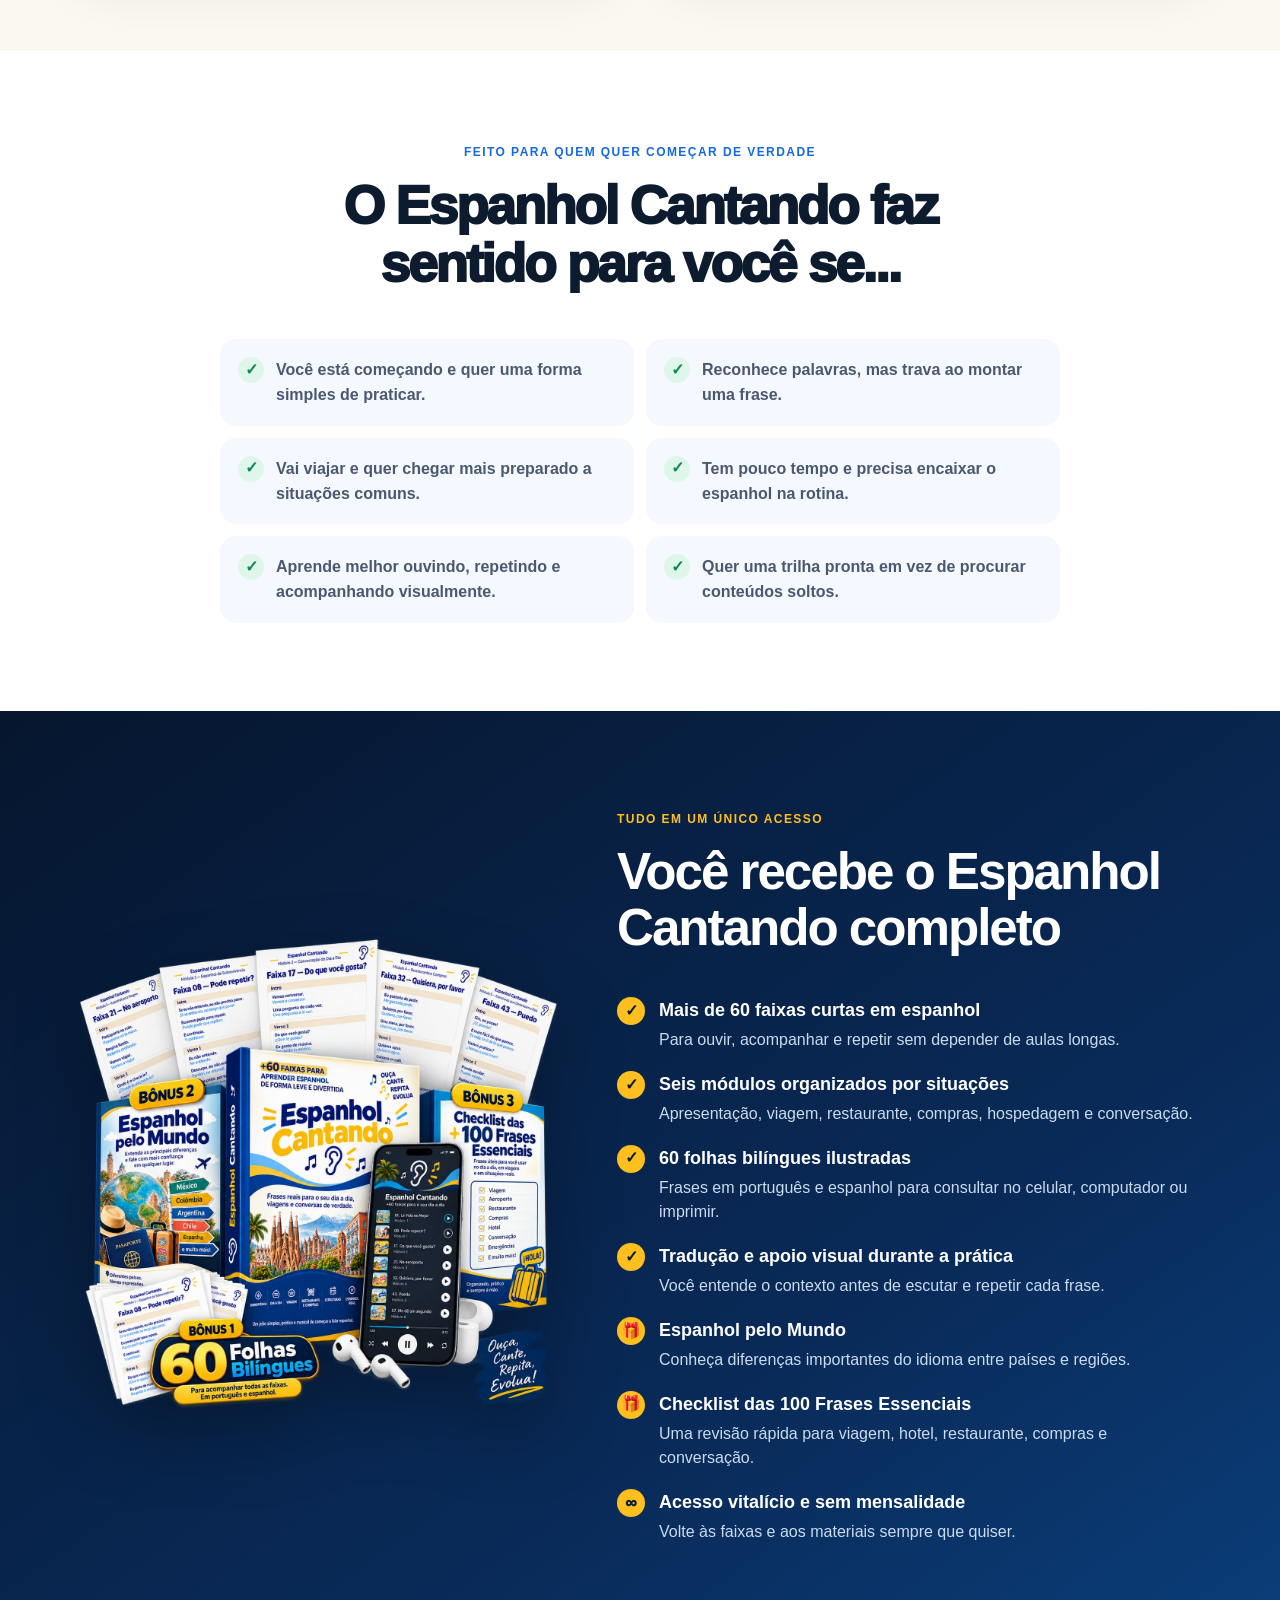
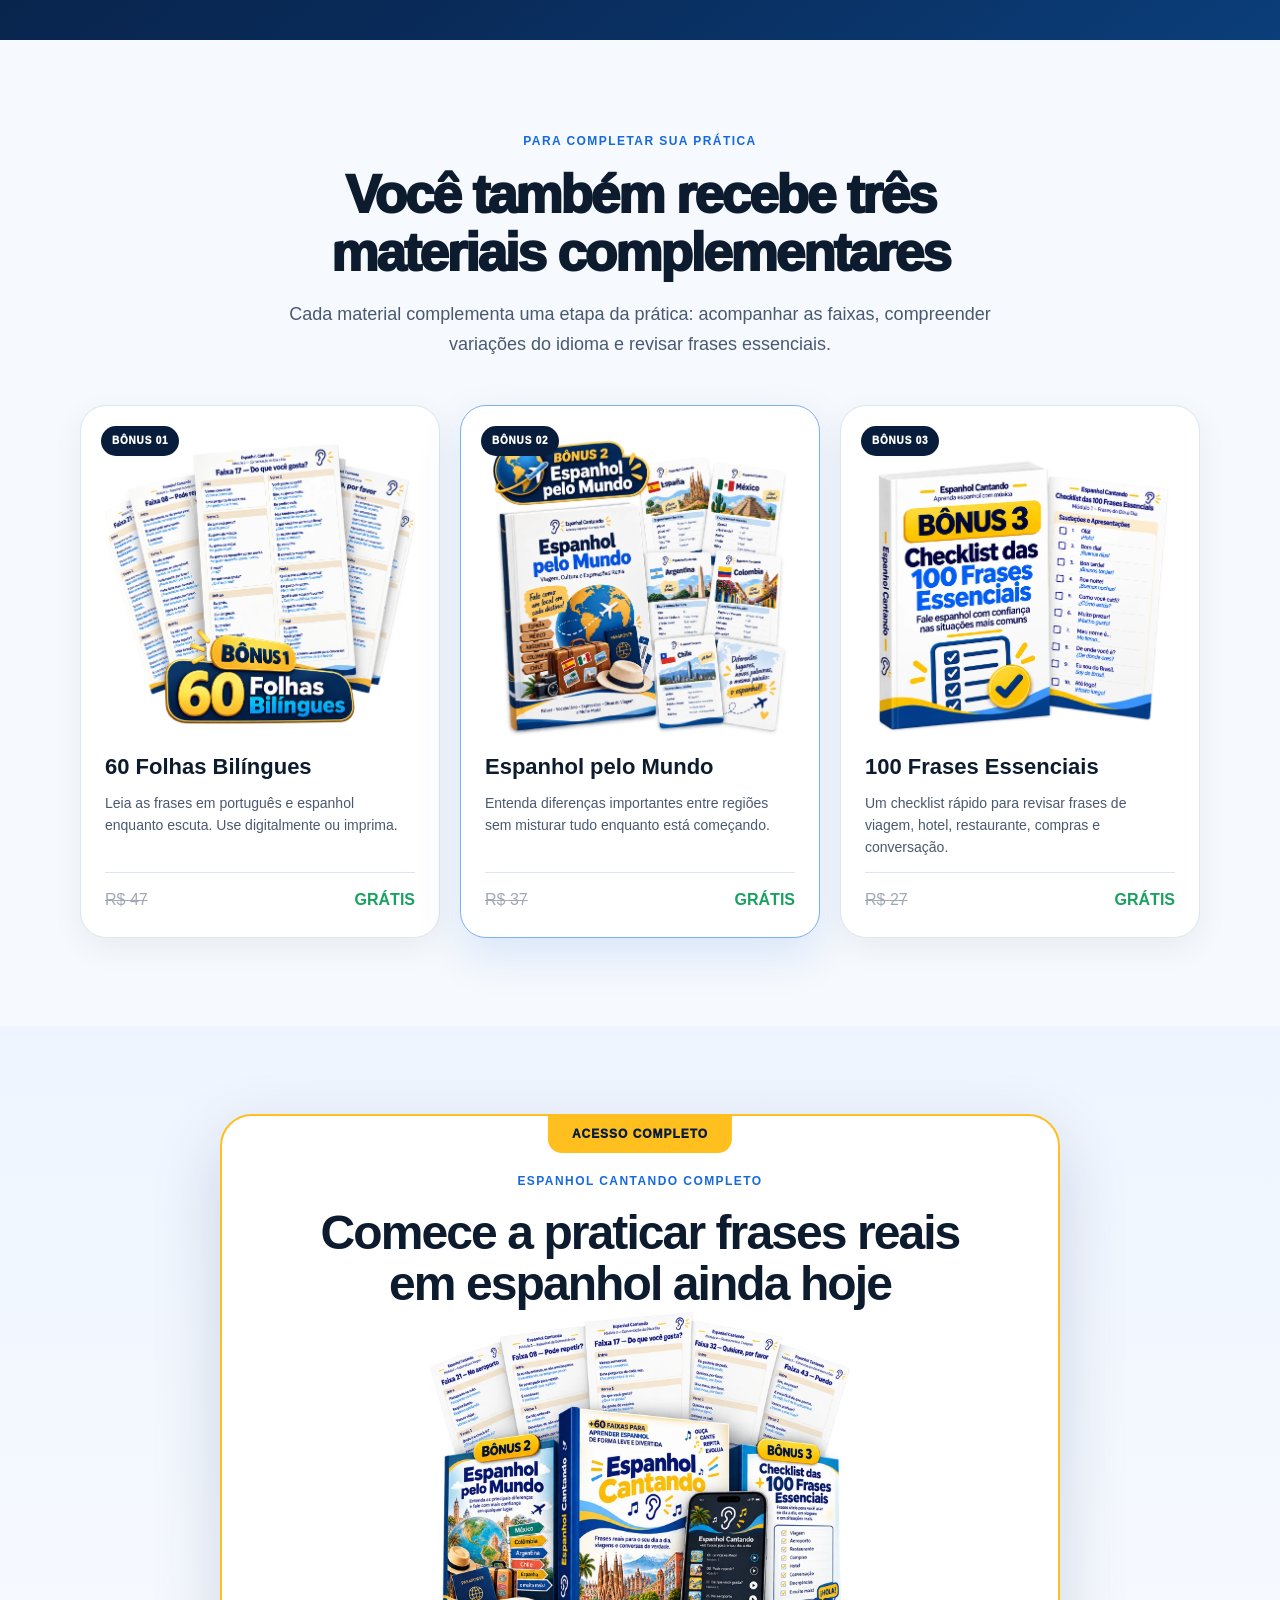
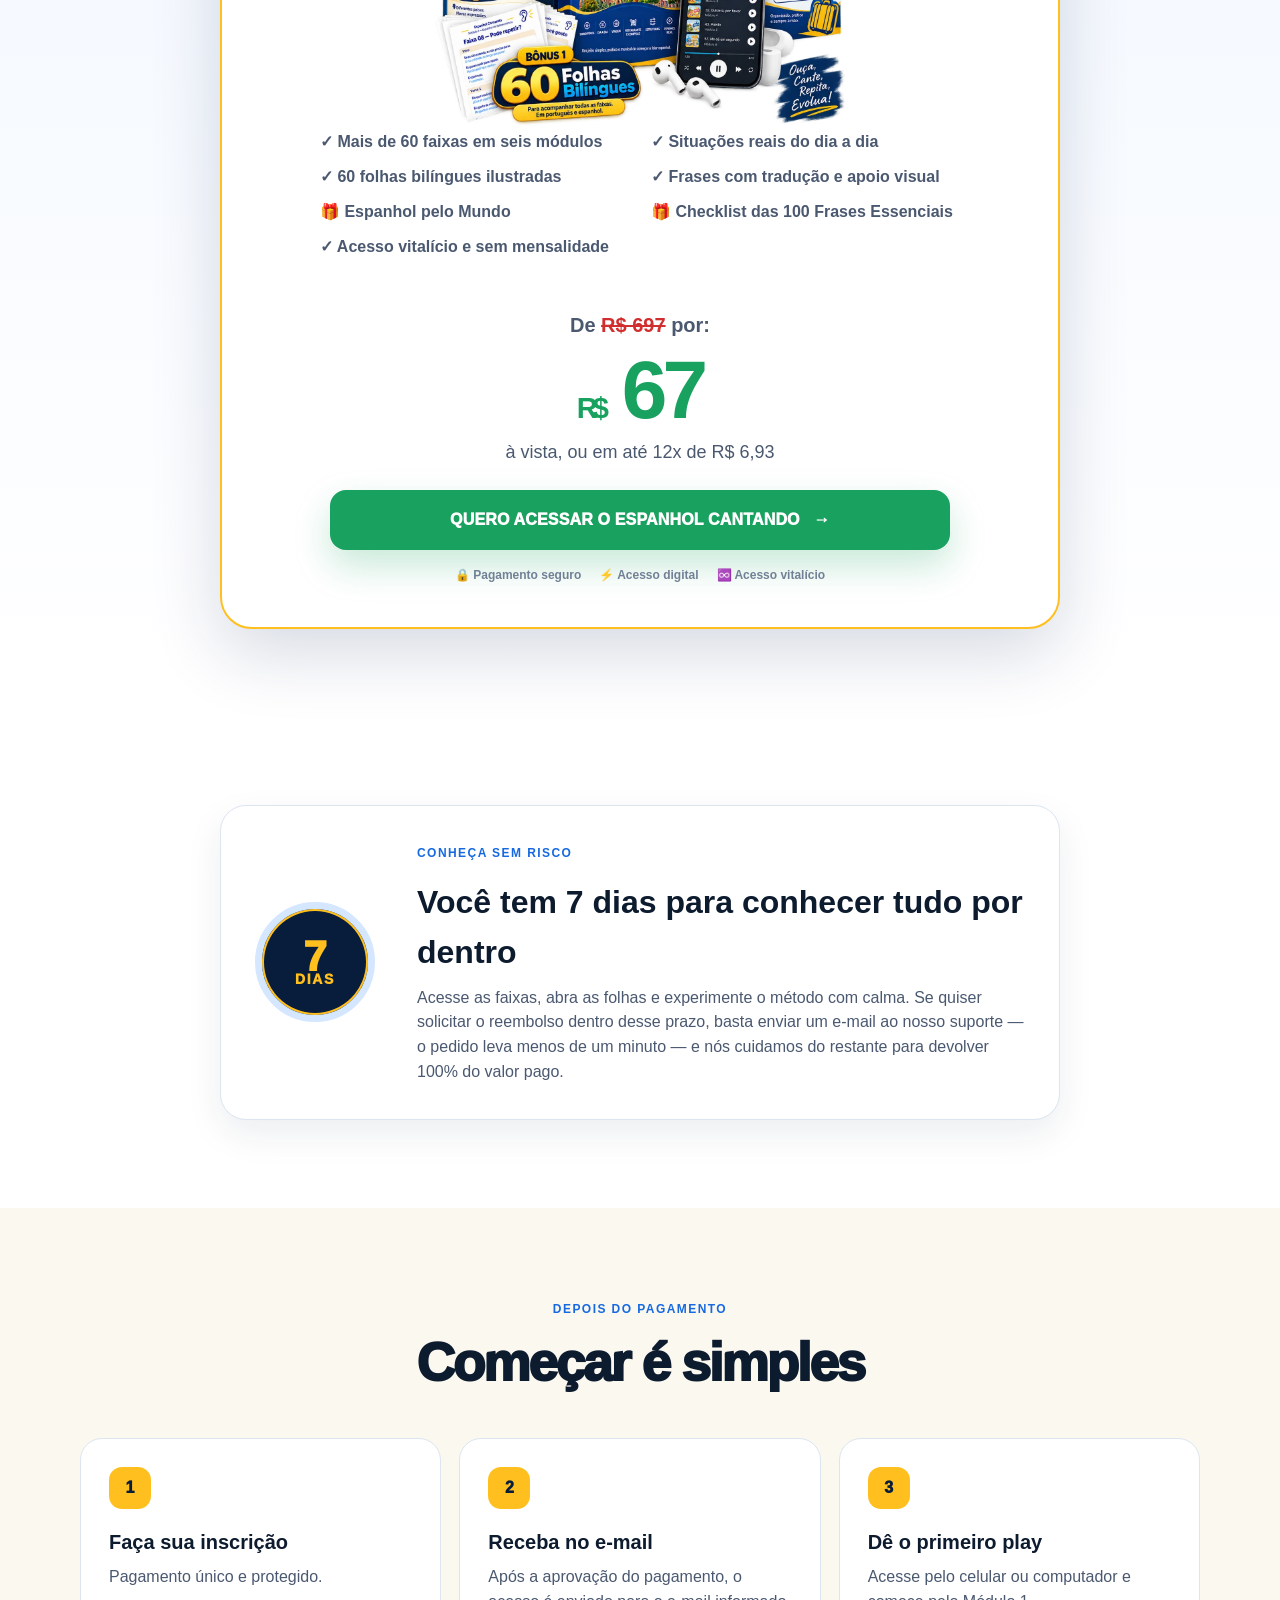
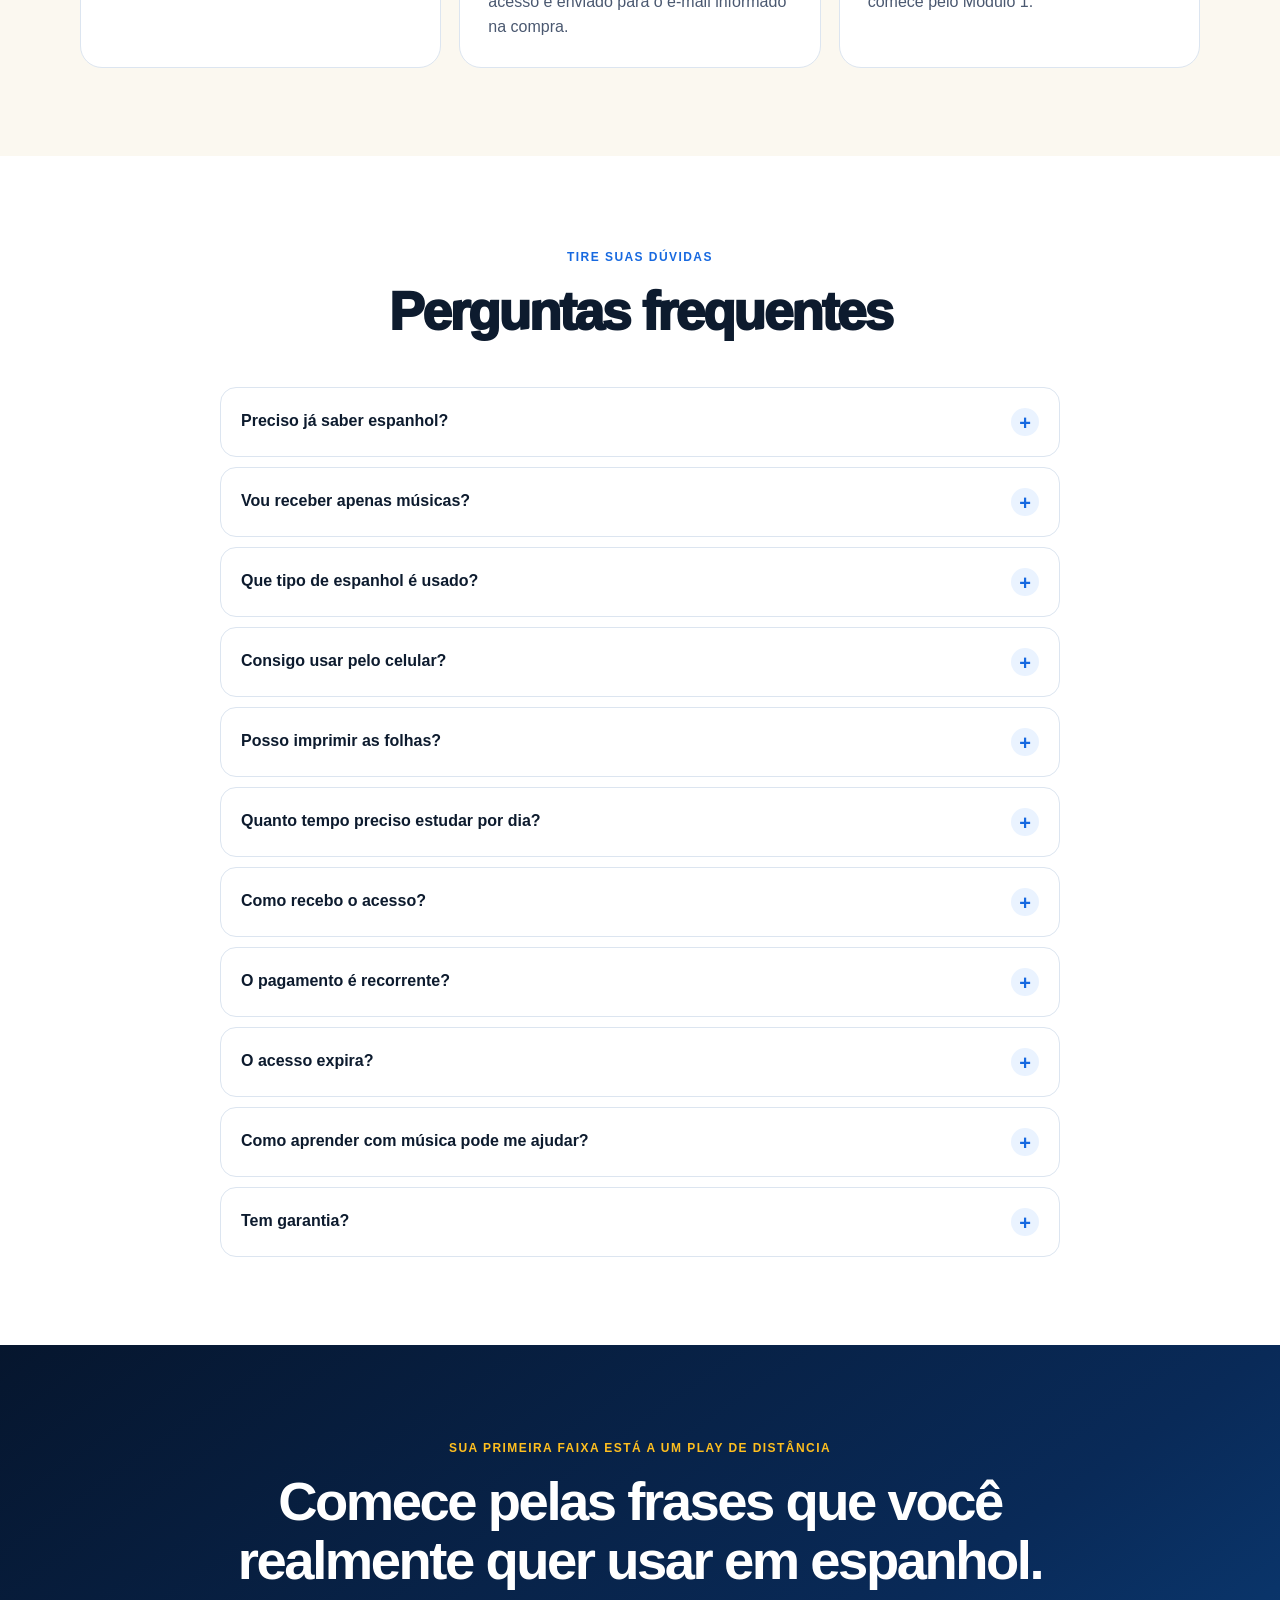
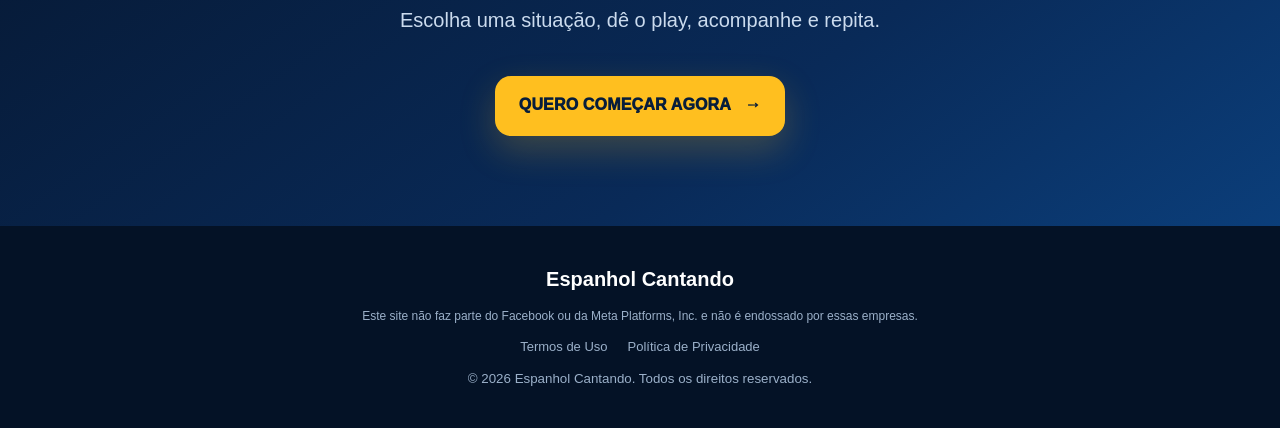
==== commit 8da82c3a: "Clarity (zewj8ey7c1) + rastreio do painel de funis (funil espanhol) + mapa de calor Co-Authored-By: " ====
--- a/index.html
+++ b/index.html
@@ -13,13 +13,18 @@
   <link rel="icon" href="favicon.svg" type="image/svg+xml">
   <link rel="preload" href="assets/video/vsl-poster.webp" as="image" fetchpriority="high">
   <link rel="stylesheet" href="styles.css">
+  <!-- ?mapa=1 = página aberta dentro do painel de funis (mapa de calor): sem pixel e sem Clarity -->
   <script>
-    window.pixelId = "lt_px_5dc494c1a96c";
-    var a = document.createElement("script");
-    a.setAttribute("async", "");
-    a.setAttribute("defer", "");
-    a.setAttribute("src", "https://lowtrack.com.br/pixel.js");
-    document.head.appendChild(a);
+    if (!/[?&]mapa=1(&|$)/.test(location.search)) {
+      // a cópia fiel da Pages já traz o pixel como tag fixa: só injeta se ainda não estiver na página
+      window.pixelId = "lt_px_5dc494c1a96c";
+      if (!document.querySelector('script[src*="lowtrack.com.br/pixel"]')) { var a = document.createElement("script"); a.setAttribute("async", ""); a.setAttribute("defer", ""); a.setAttribute("src", "https://lowtrack.com.br/pixel.js"); document.head.appendChild(a); }
+      // Microsoft Clarity — projeto "ESPANHOL CANTANDO". Na cópia fiel da Pages o clarity.js já vem como tag fixa
+      // e roda antes da config, então só criamos a fila com o "start". Fora da Pages, snippet normal.
+      (function(c,l,a,r,i,t,y){c[a]=c[a]||function(){(c[a].q=c[a].q||[]).push(arguments)};
+        if(l.querySelector('script[src*="clarity.ms/"]')){c[a]("start",{projectId:i,upload:"https://h.clarity.ms/collect",expire:365,cookies:["_uetmsclkid","_uetvid","_clck"],track:true,content:true});return}
+        t=l.createElement(r);t.async=1;t.src="https://www.clarity.ms/tag/"+i;y=l.getElementsByTagName(r)[0];y.parentNode.insertBefore(t,y)})(window,document,"clarity","script","zewj8ey7c1");
+    }
   </script>
 </head>
 <body>
@@ -31,7 +36,7 @@
   </div>
 
   <main id="conteudo">
-    <section class="hero section-dark">
+    <section class="hero section-dark" data-secao="1ª dobra (VSL)">
       <div class="glow glow-one"></div>
       <div class="glow glow-two"></div>
       <div class="container hero-grid">
@@ -62,7 +67,7 @@
       </div>
     </section>
 
-    <section class="trust-strip">
+    <section class="trust-strip" data-secao="Faixa de confiança">
       <div class="container trust-grid">
         <div><strong>+60</strong><span>faixas curtas</span></div>
         <div><strong>6</strong><span>módulos práticos</span></div>
@@ -71,7 +76,7 @@
       </div>
     </section>
 
-    <section class="section demo-section" id="previas">
+    <section class="section demo-section" id="previas" data-secao="Prévias (áudios)">
       <div class="container">
         <div class="section-heading reveal">
           <span class="eyebrow">ANTES DE DECIDIR, ESCUTE</span>
@@ -115,7 +120,7 @@
       </div>
     </section>
 
-    <section class="section memory-section">
+    <section class="section memory-section" data-secao="Memória musical">
       <div class="container memory-layout">
         <div class="memory-copy reveal">
           <span class="eyebrow">POR QUE APRENDER COM MÚSICA FUNCIONA?</span>
@@ -135,7 +140,7 @@
       </div>
     </section>
 
-    <section class="section problem-section">
+    <section class="section problem-section" data-secao="Problema">
       <div class="container narrow">
         <div class="section-heading reveal">
           <span class="eyebrow">POR QUE VOCÊ ENTENDE, MAS AINDA TRAVA?</span>
@@ -156,7 +161,7 @@
       </div>
     </section>
 
-    <section class="section preview-section" id="por-dentro">
+    <section class="section preview-section" id="por-dentro" data-secao="Folhas por dentro">
       <div class="container">
         <div class="section-heading reveal">
           <span class="eyebrow">ACOMPANHE CADA FAIXA COM APOIO VISUAL</span>
@@ -179,7 +184,7 @@
       </div>
     </section>
 
-    <section class="section method-section section-dark">
+    <section class="section method-section section-dark" data-secao="Método">
       <div class="container">
         <div class="section-heading light reveal">
           <span class="eyebrow eyebrow-yellow">UMA ROTINA SIMPLES PARA PRATICAR ESPANHOL</span>
@@ -195,7 +200,7 @@
       </div>
     </section>
 
-    <section class="section practical-results-section">
+    <section class="section practical-results-section" data-secao="Resultados práticos">
       <div class="container">
         <div class="section-heading reveal">
           <span class="eyebrow">O QUE TORNA O MÉTODO TÃO PRÁTICO</span>
@@ -212,7 +217,7 @@
       </div>
     </section>
 
-    <section class="section modules-section">
+    <section class="section modules-section" data-secao="Módulos">
       <div class="container">
         <div class="section-heading reveal">
           <span class="eyebrow">UMA TRILHA ORGANIZADA</span>
@@ -230,7 +235,7 @@
       </div>
     </section>
 
-    <section class="section transformation-section">
+    <section class="section transformation-section" data-secao="Transformação">
       <div class="container">
         <div class="section-heading reveal">
           <span class="eyebrow">O QUE MUDA NA PRÁTICA</span>
@@ -252,7 +257,7 @@
       </div>
     </section>
 
-    <section class="section fit-section">
+    <section class="section fit-section" data-secao="Para quem é">
       <div class="container narrow">
         <div class="section-heading reveal">
           <span class="eyebrow">FEITO PARA QUEM QUER COMEÇAR DE VERDADE</span>
@@ -269,7 +274,7 @@
       </div>
     </section>
 
-    <section class="section package-section section-dark" id="conteudo-completo">
+    <section class="section package-section section-dark" id="conteudo-completo" data-secao="O que você recebe">
       <div class="container package-grid">
         <div class="package-visual reveal">
           <img src="assets/img/pacote-completo.webp" alt="Pacote completo Espanhol Cantando" loading="lazy" width="1254" height="1254">
@@ -290,7 +295,7 @@
       </div>
     </section>
 
-    <section class="section bonus-section">
+    <section class="section bonus-section" data-secao="Bônus">
       <div class="container">
         <div class="section-heading reveal">
           <span class="eyebrow">PARA COMPLETAR SUA PRÁTICA</span>
@@ -323,7 +328,7 @@
       </div>
     </section>
 
-    <section class="section offer-section" id="oferta">
+    <section class="section offer-section" id="oferta" data-secao="Oferta">
       <div class="container narrow">
         <div class="offer-card reveal">
           <div class="offer-ribbon">ACESSO COMPLETO</div>
@@ -350,14 +355,14 @@
       </div>
     </section>
 
-    <section class="section guarantee-section">
+    <section class="section guarantee-section" data-secao="Garantia">
       <div class="container narrow guarantee-box reveal">
         <div class="guarantee-seal">7<br><small>DIAS</small></div>
         <div><span class="eyebrow">CONHEÇA SEM RISCO</span><h2>Você tem 7 dias para conhecer tudo por dentro</h2><p>Acesse as faixas, abra as folhas e experimente o método com calma. Se quiser solicitar o reembolso dentro desse prazo, basta enviar um e-mail ao nosso suporte — o pedido leva menos de um minuto — e nós cuidamos do restante para devolver 100% do valor pago.</p></div>
       </div>
     </section>
 
-    <section class="section access-section">
+    <section class="section access-section" data-secao="Acesso">
       <div class="container">
         <div class="section-heading reveal"><span class="eyebrow">DEPOIS DO PAGAMENTO</span><h2>Começar é simples</h2></div>
         <div class="access-grid">
@@ -368,7 +373,7 @@
       </div>
     </section>
 
-    <section class="section faq-section">
+    <section class="section faq-section" data-secao="FAQ">
       <div class="container narrow">
         <div class="section-heading reveal"><span class="eyebrow">TIRE SUAS DÚVIDAS</span><h2>Perguntas frequentes</h2></div>
         <div class="faq-list">
@@ -387,7 +392,7 @@
       </div>
     </section>
 
-    <section class="final-cta section-dark">
+    <section class="final-cta section-dark" data-secao="Fechamento">
       <div class="container narrow reveal">
         <span class="eyebrow eyebrow-yellow">SUA PRIMEIRA FAIXA ESTÁ A UM PLAY DE DISTÂNCIA</span>
         <h2>Comece pelas frases que você realmente quer usar em espanhol.</h2>
@@ -408,6 +413,7 @@
 
   <audio id="globalAudio" preload="none"></audio>
   <script src="app.js" defer></script>
+  <script src="rastreio.js" defer></script>
   <script>
     (function () {
       var box = document.querySelector("[data-vsl]");
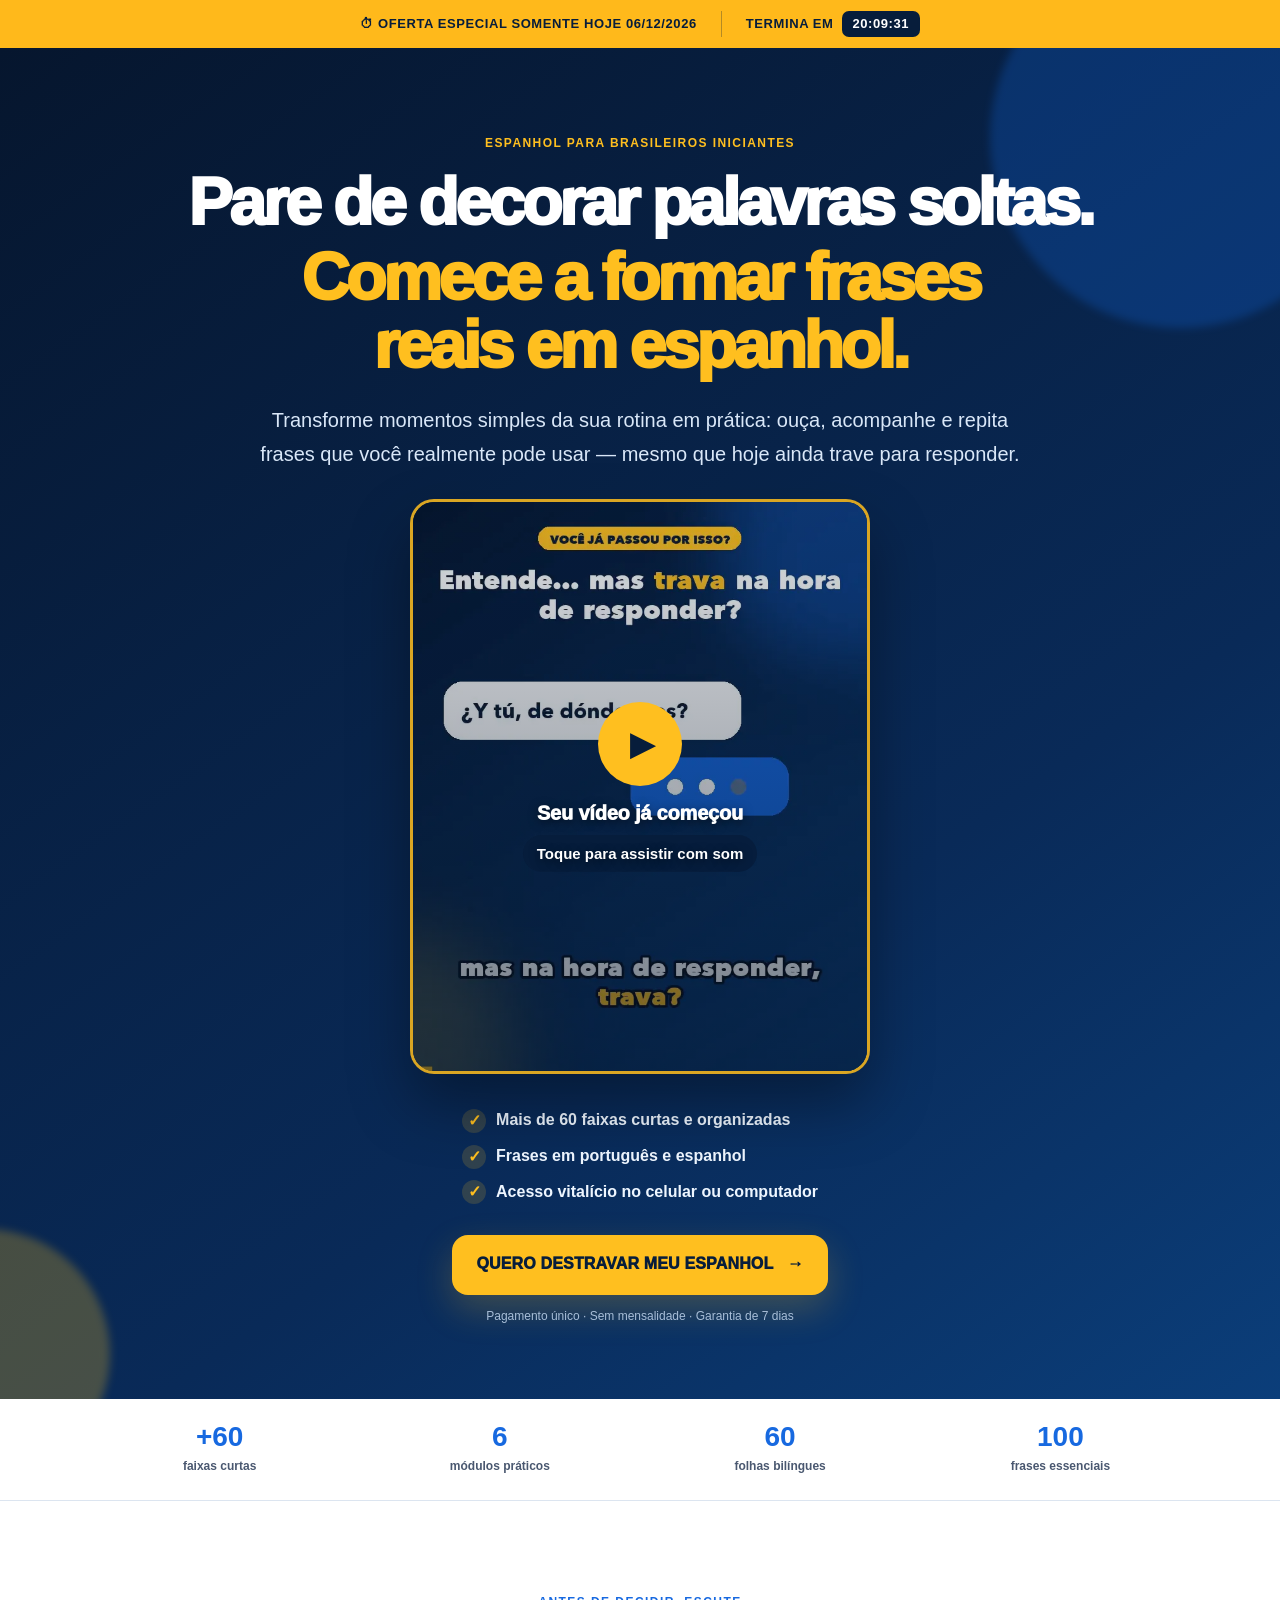
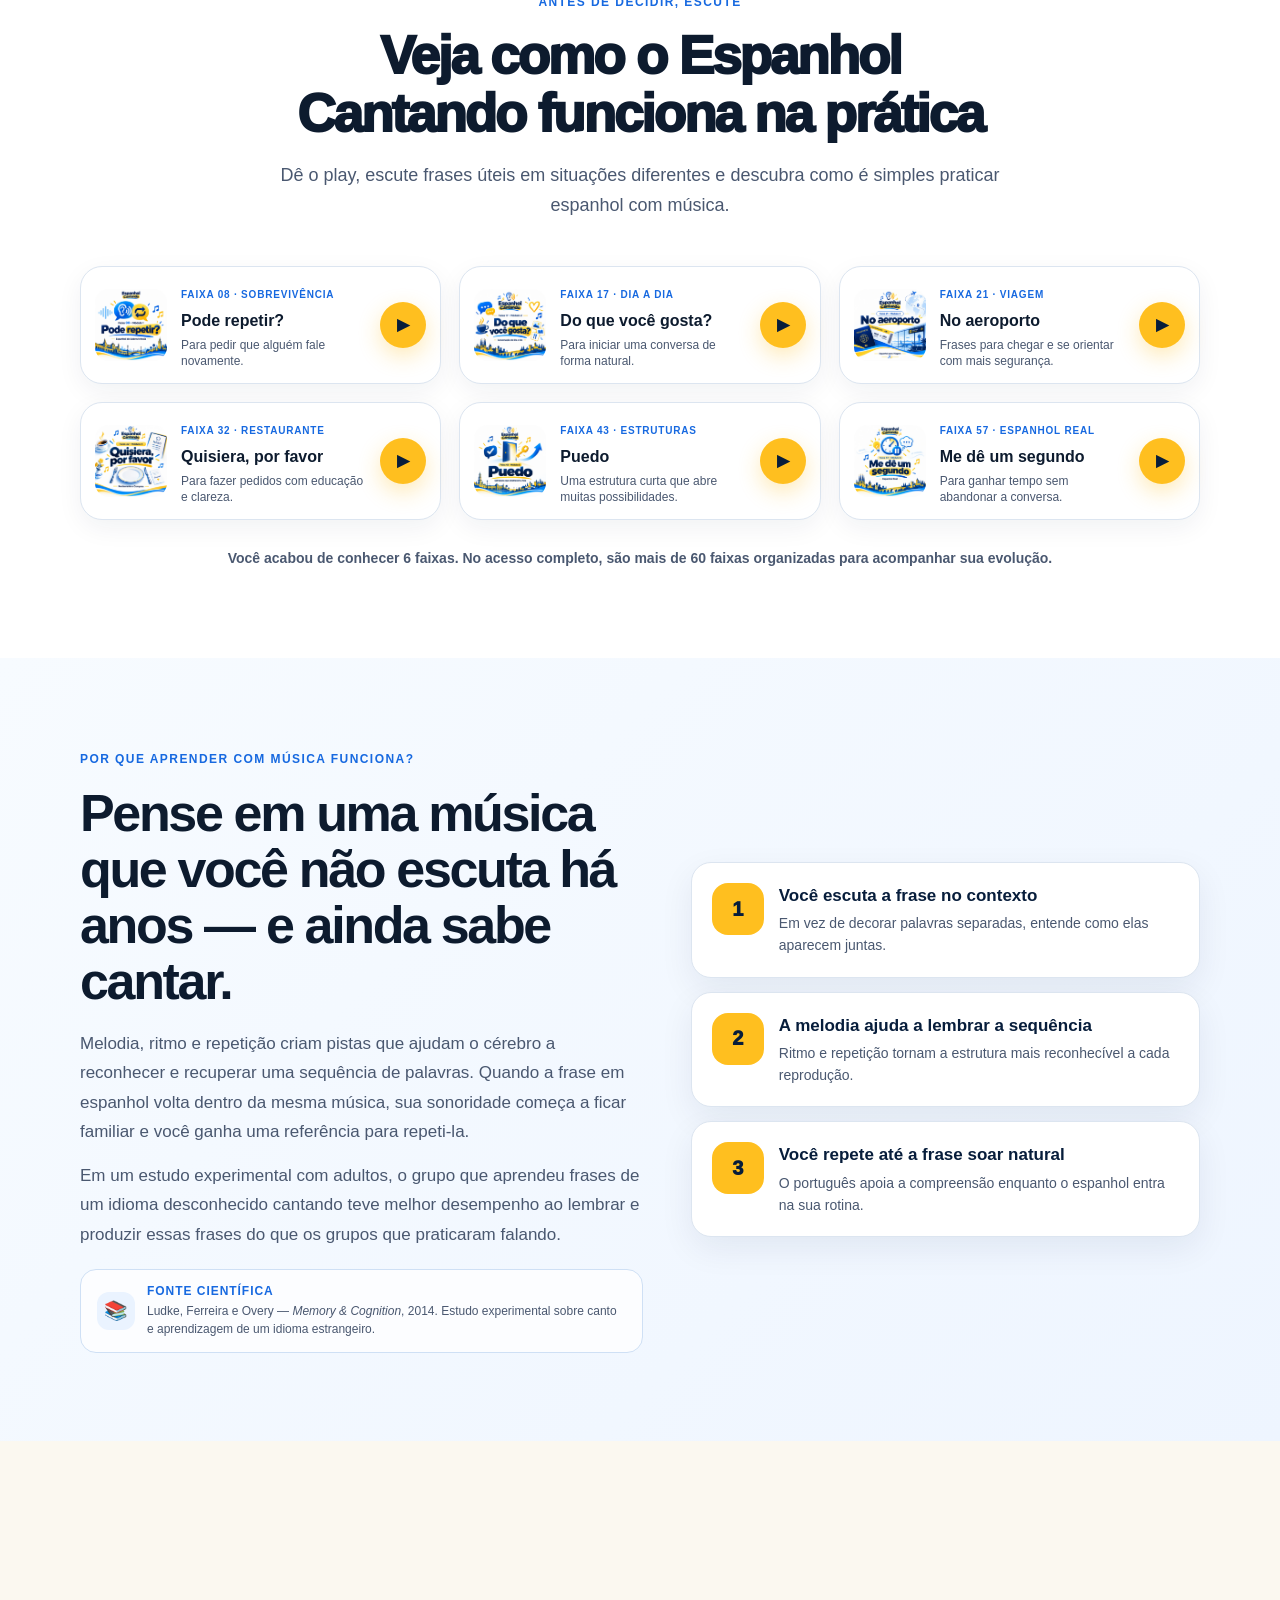
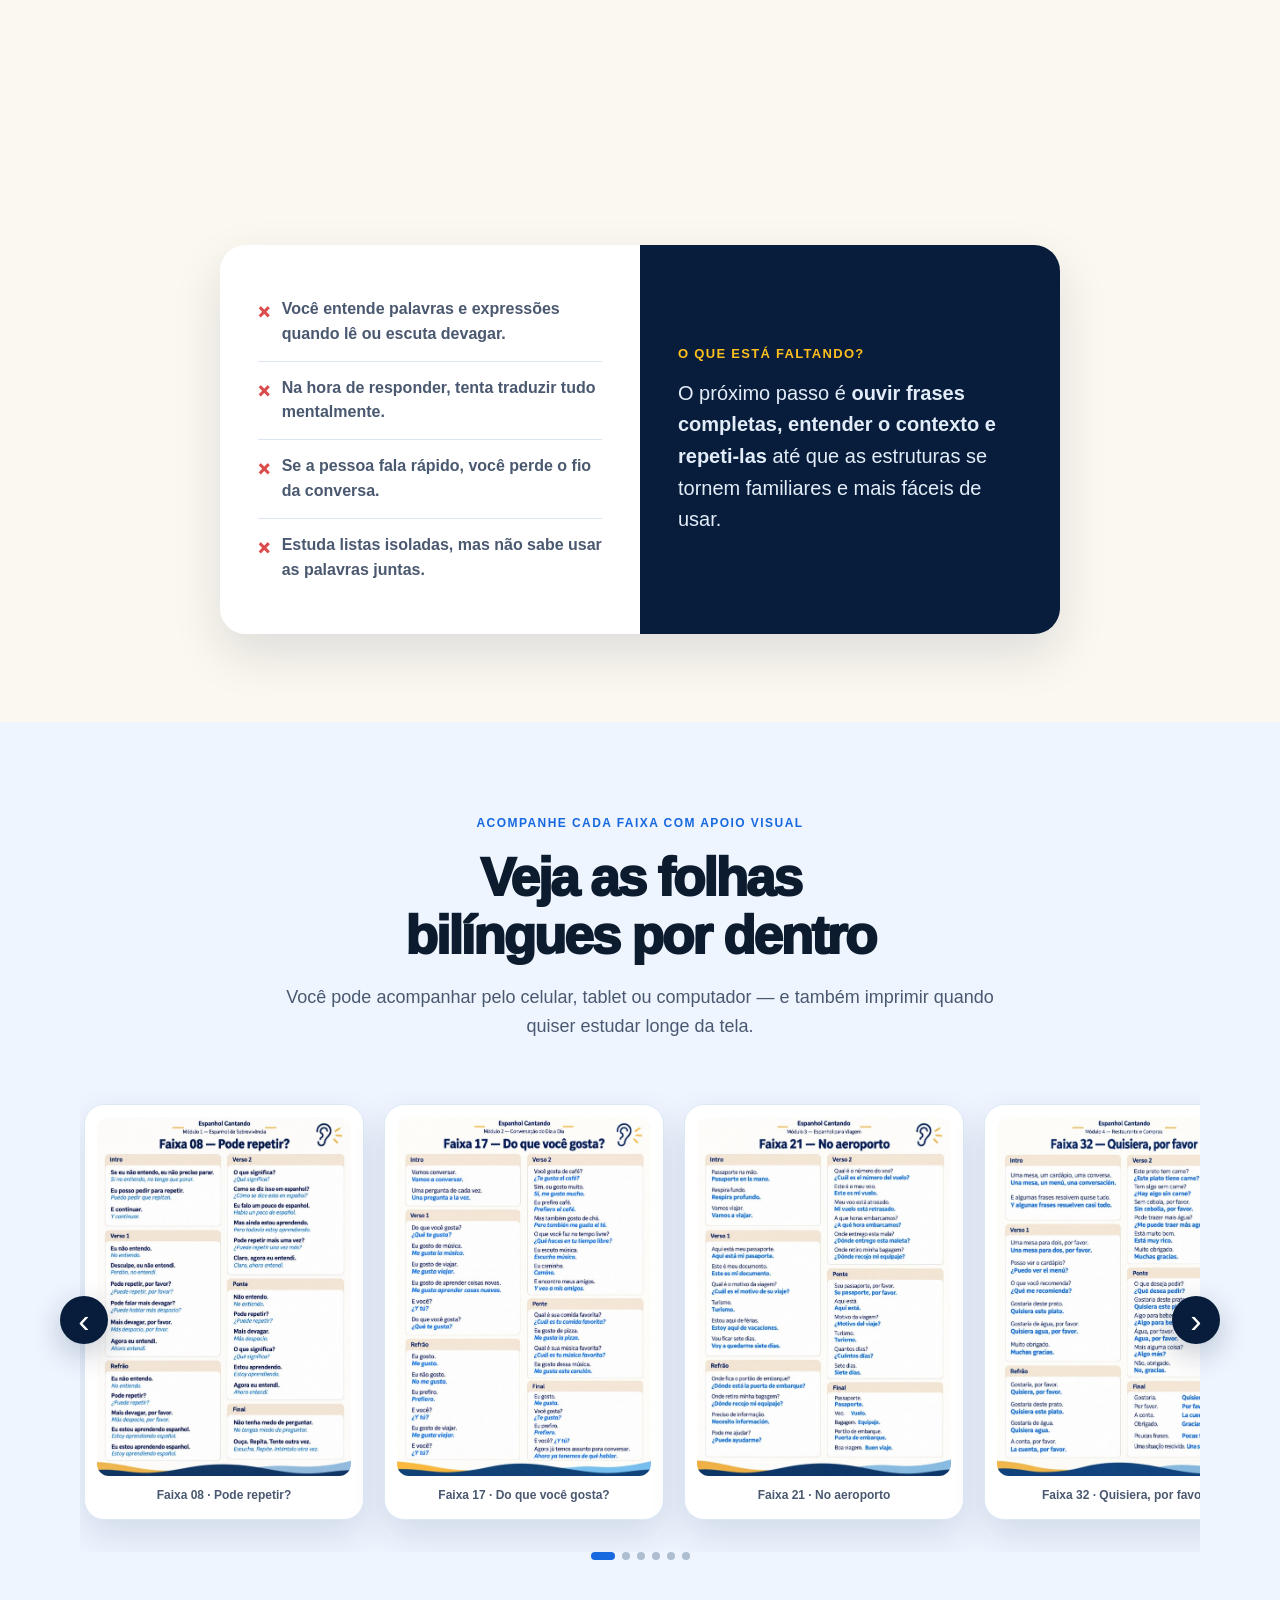
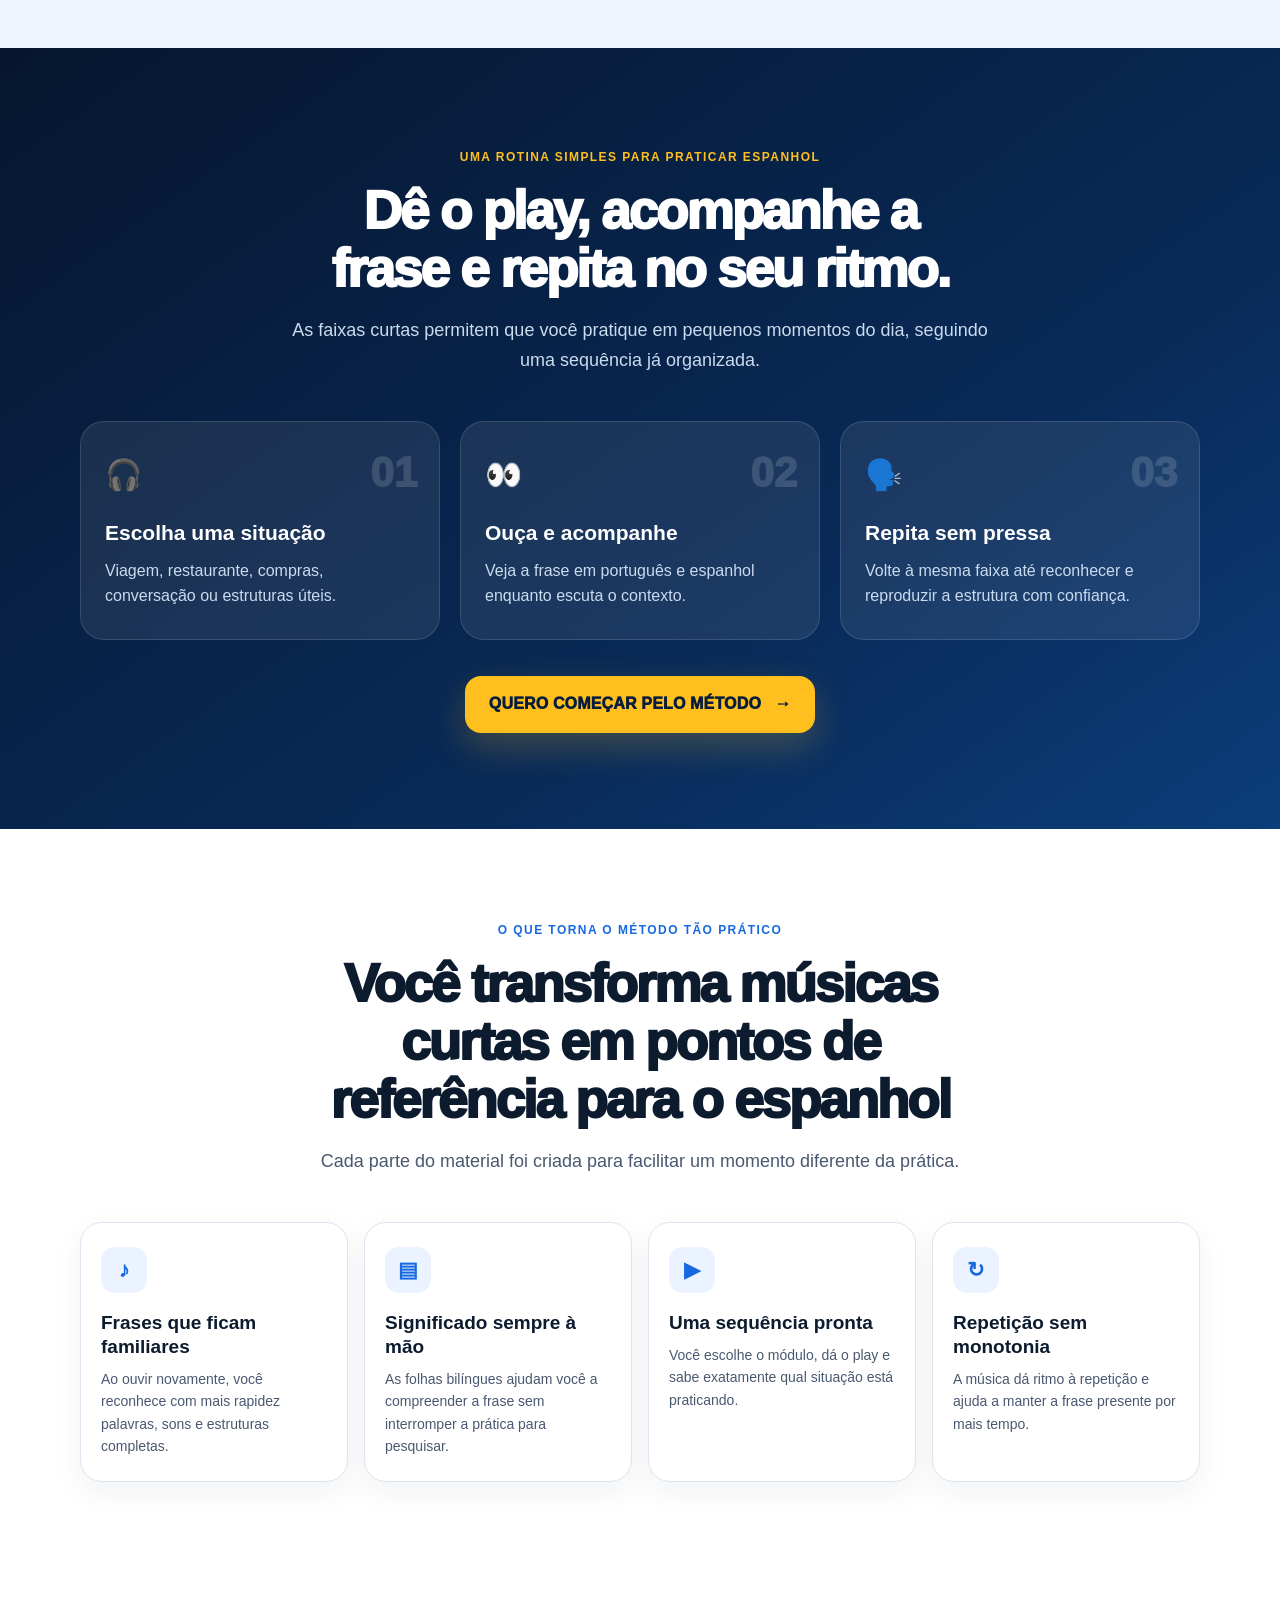
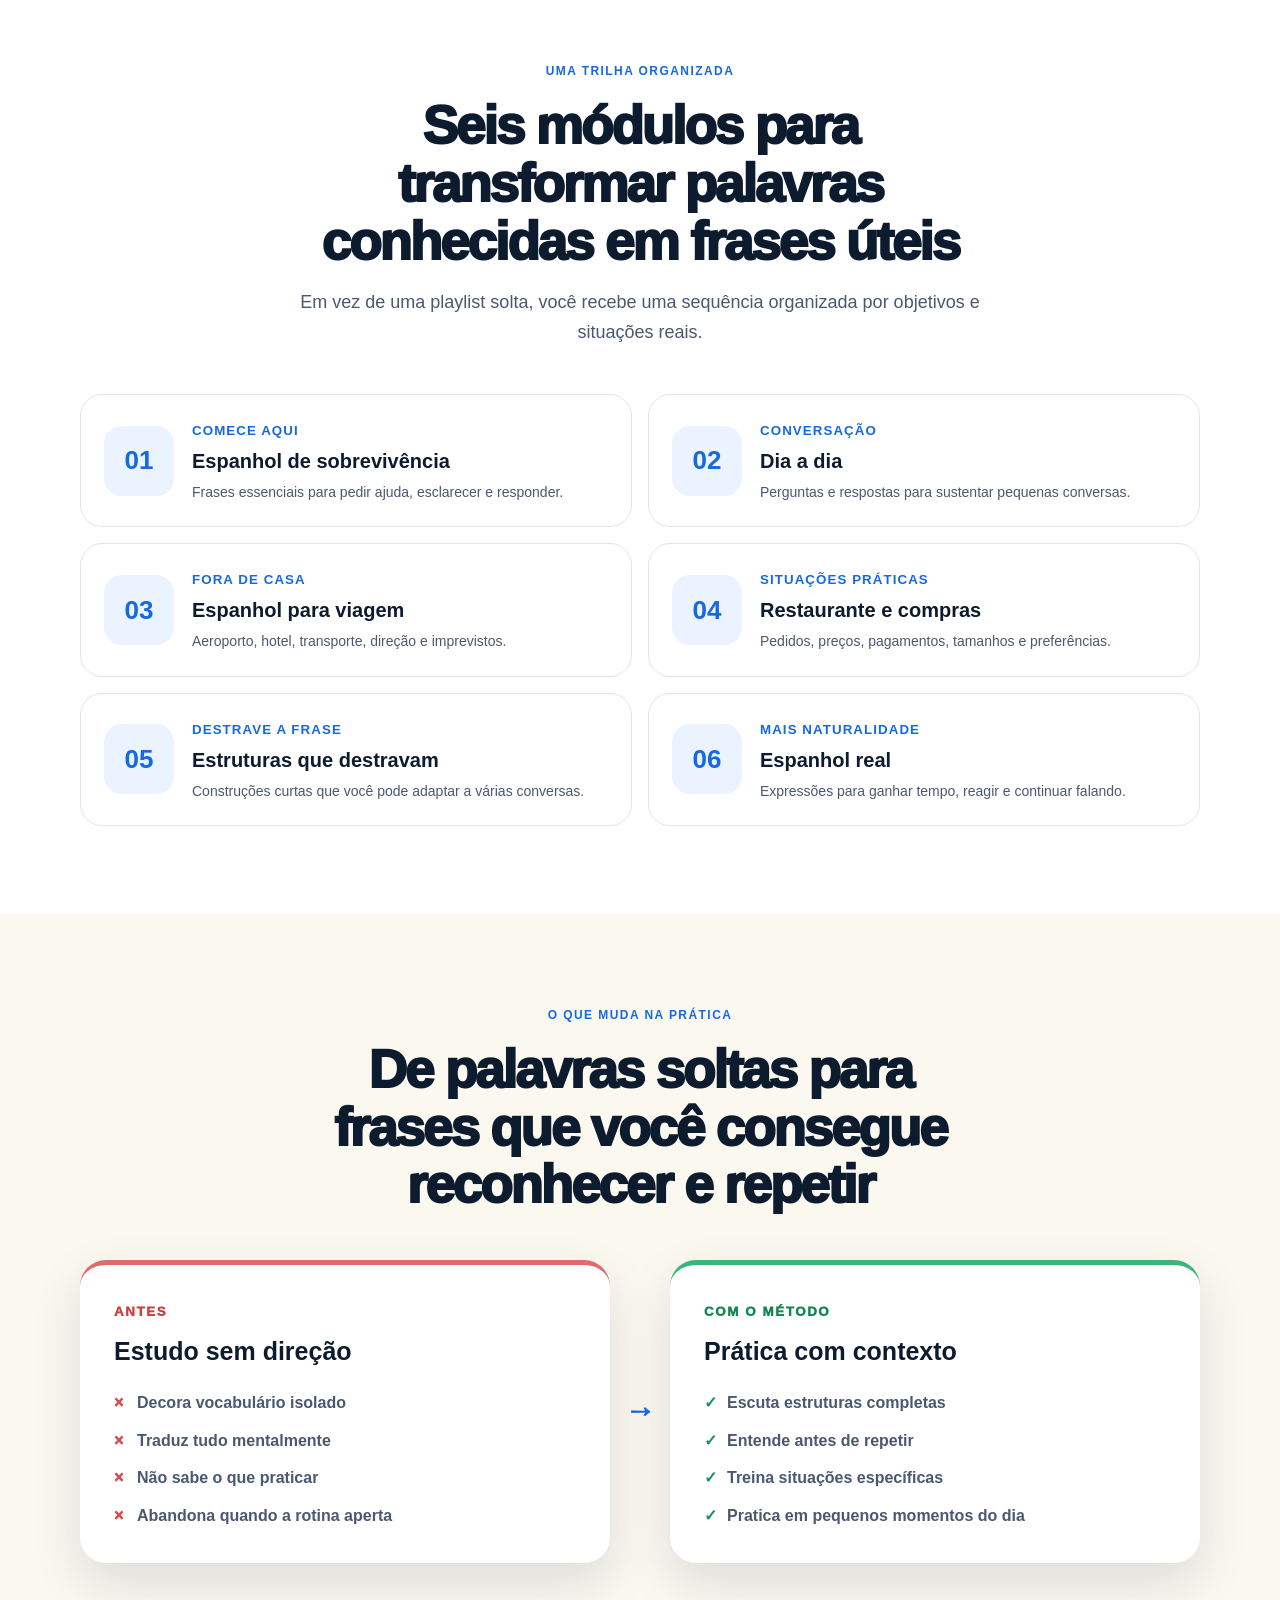
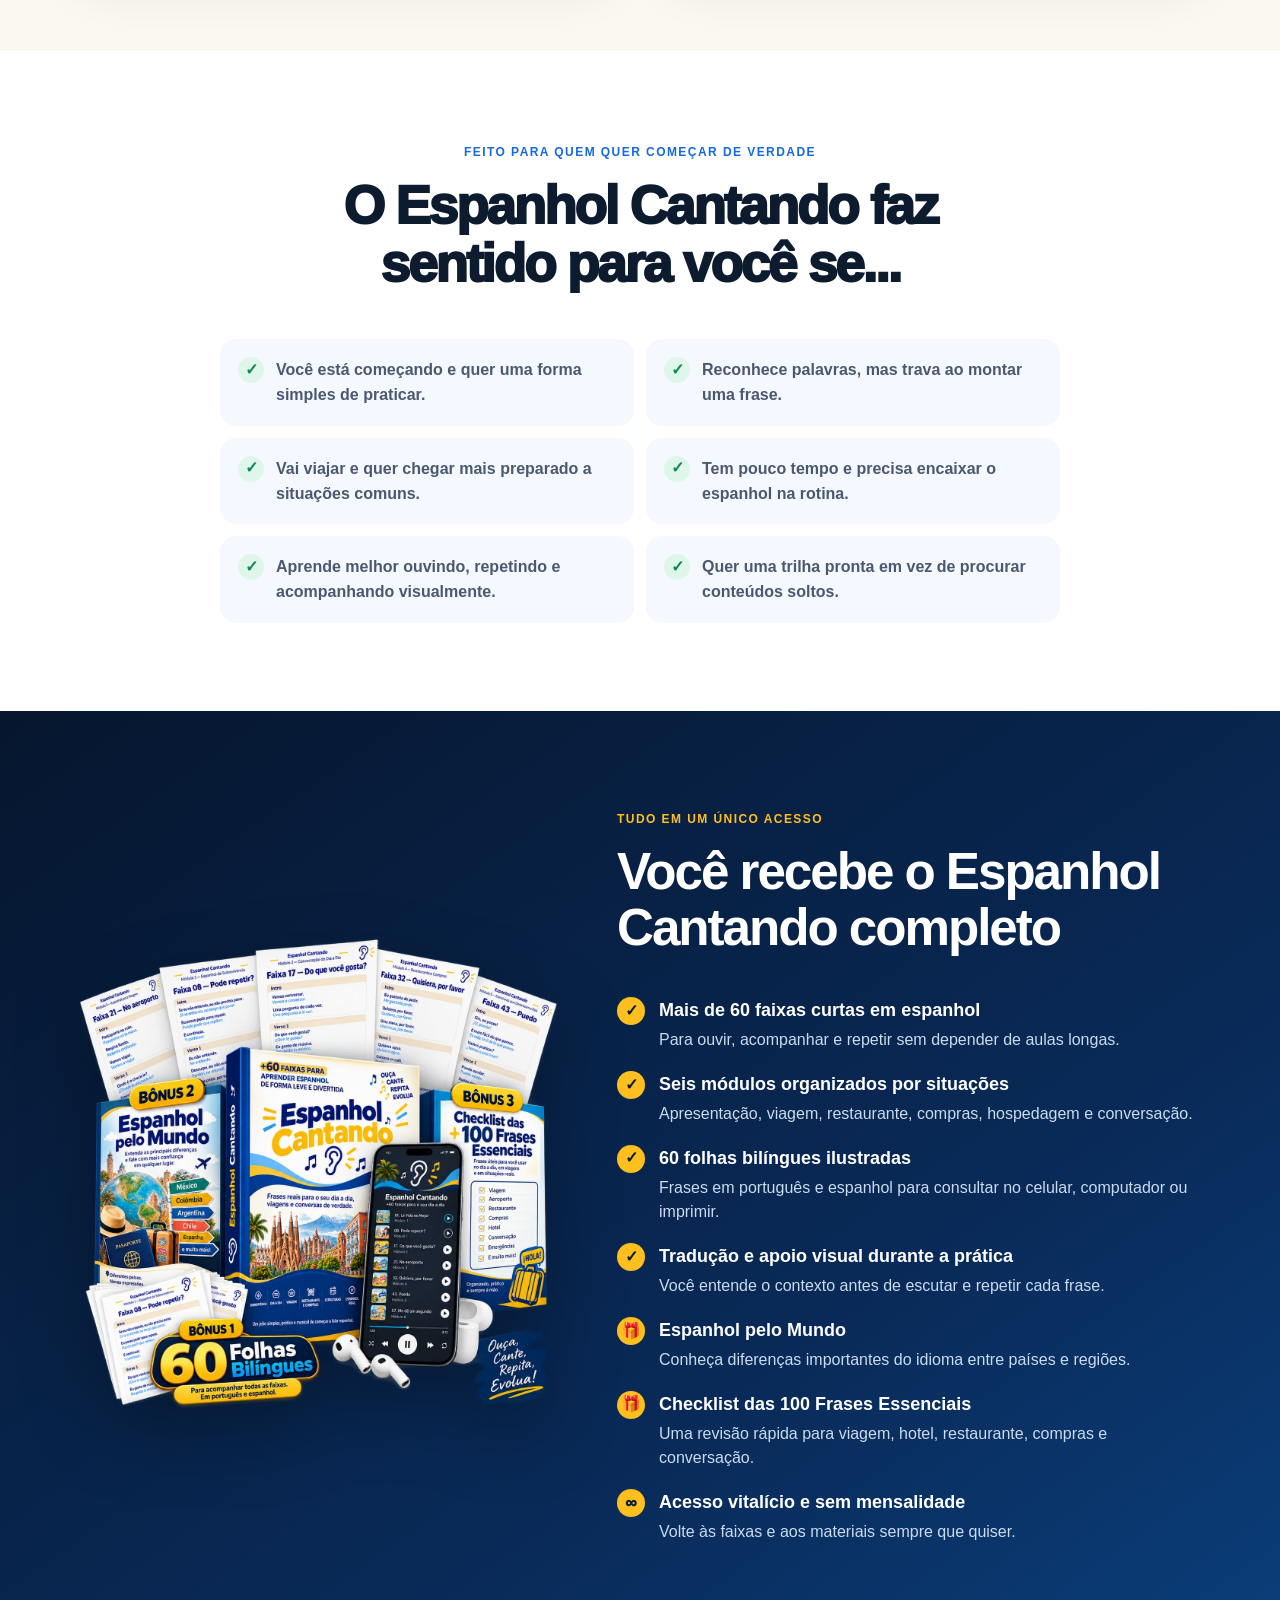
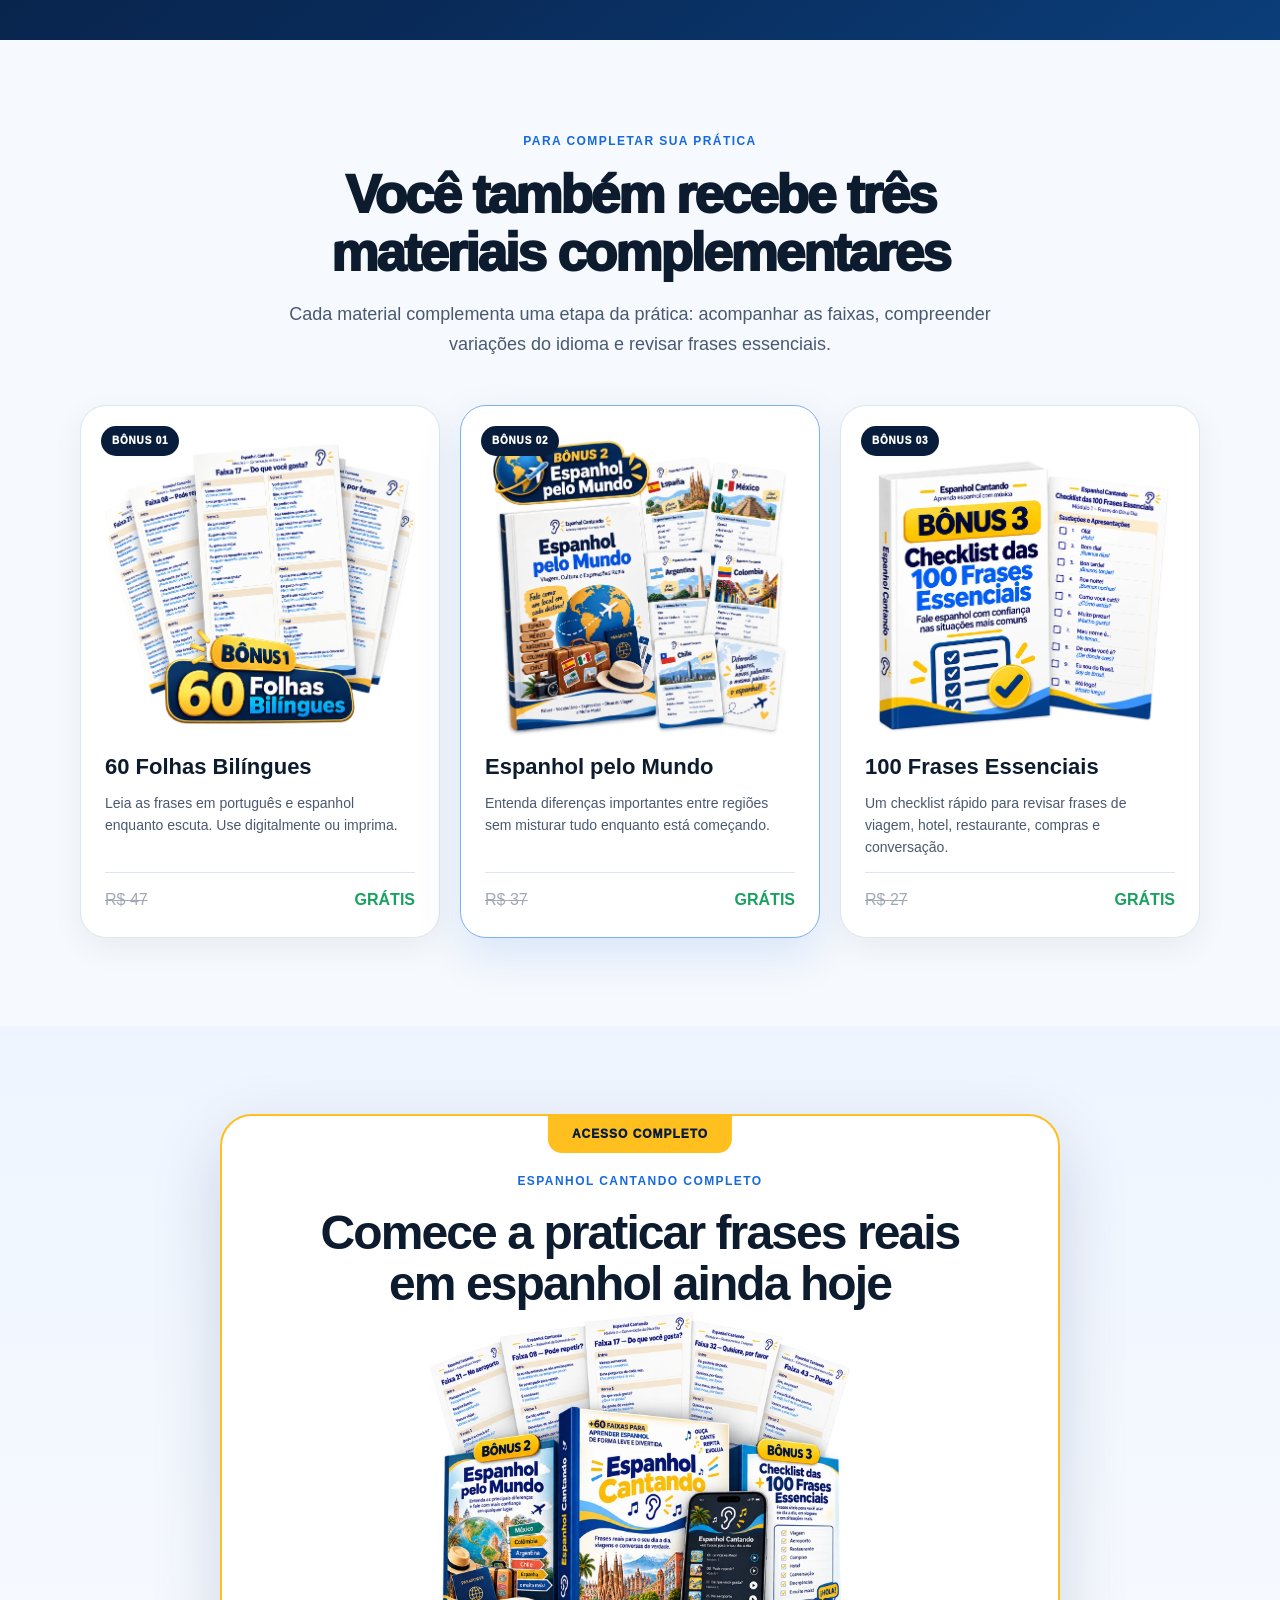
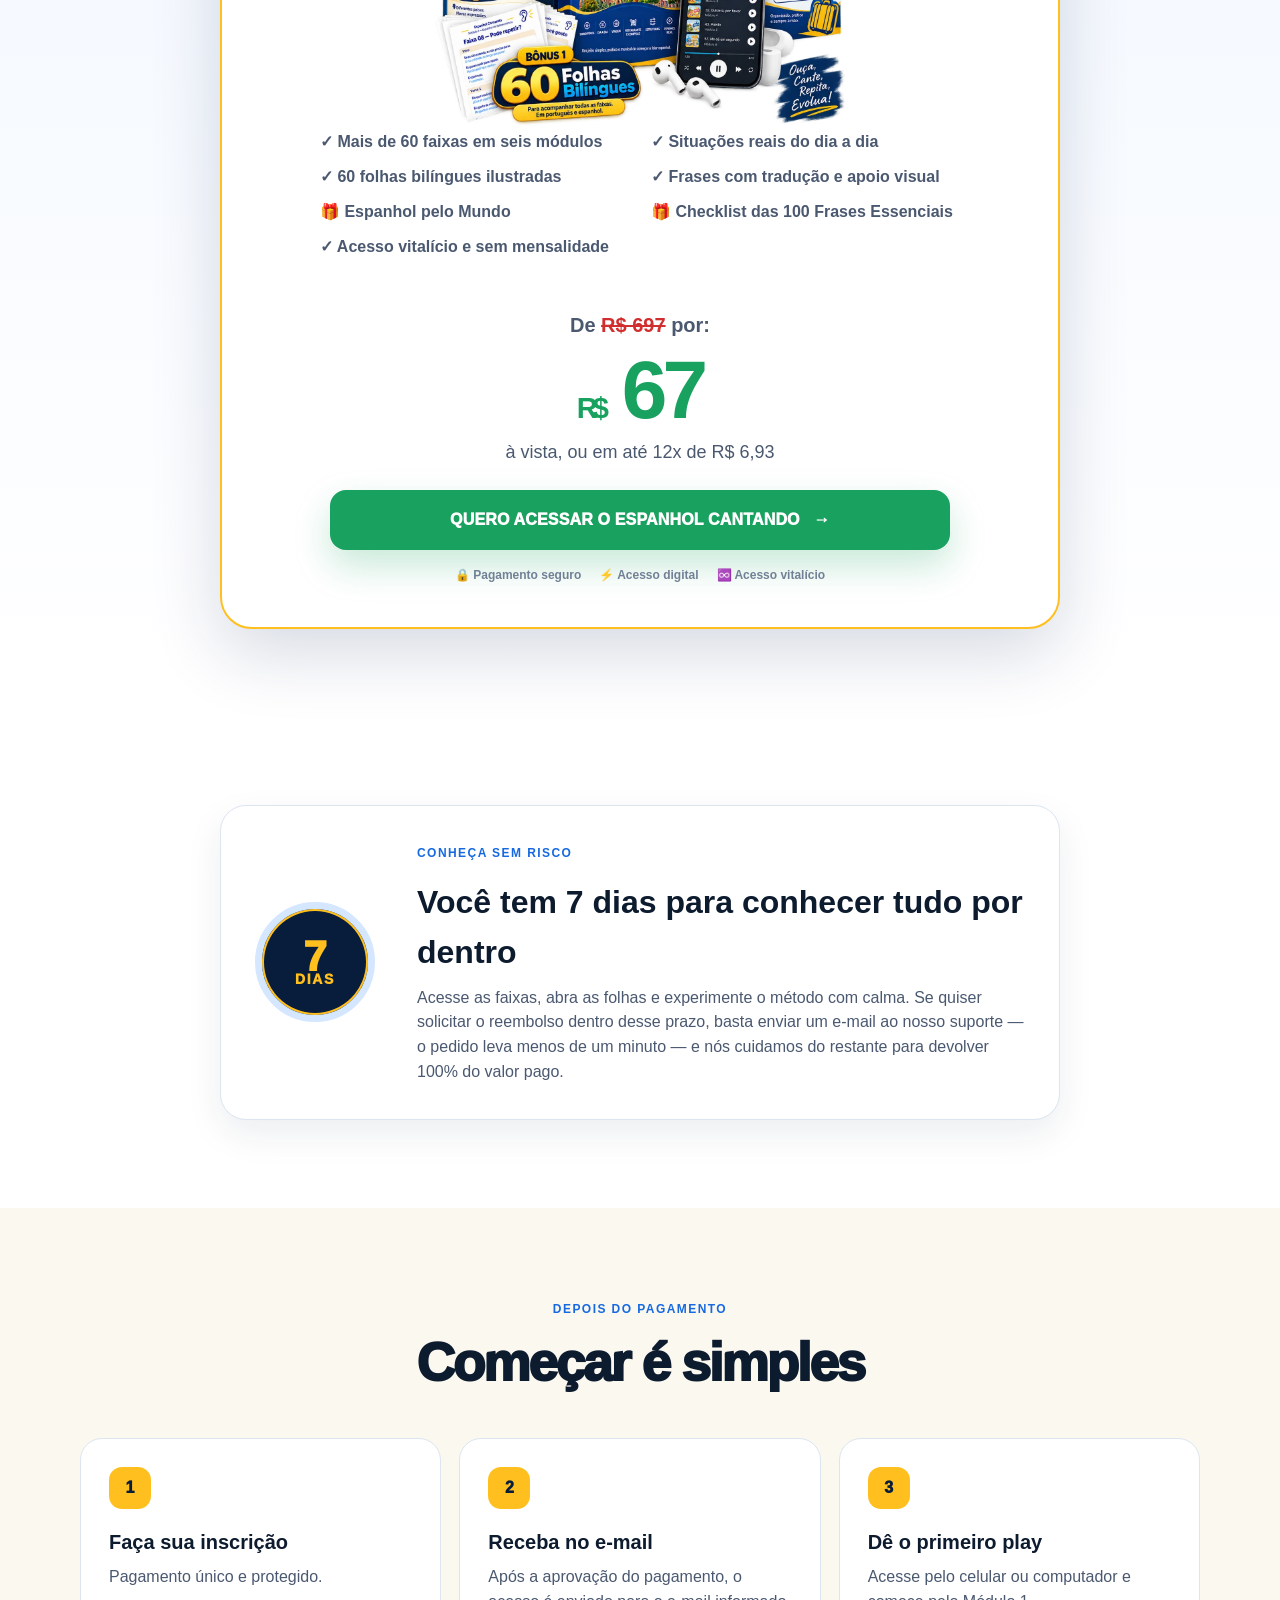
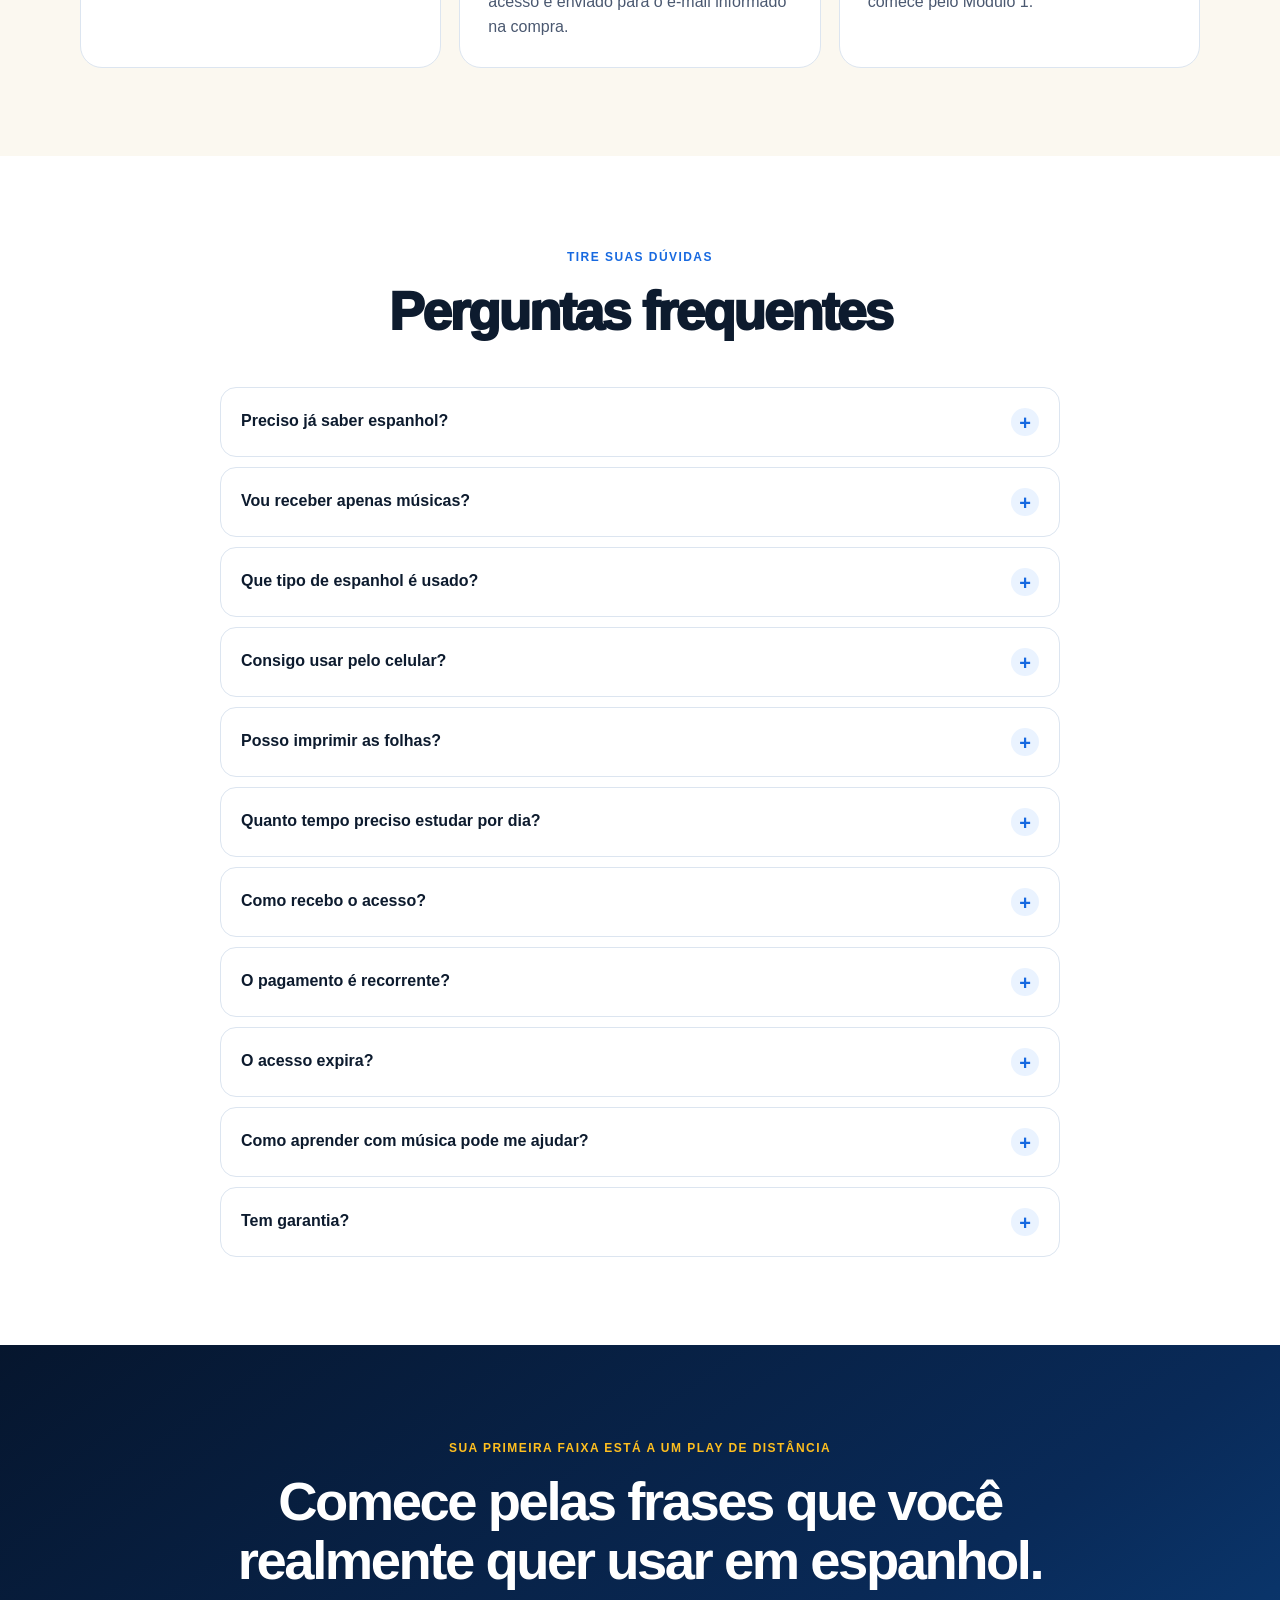
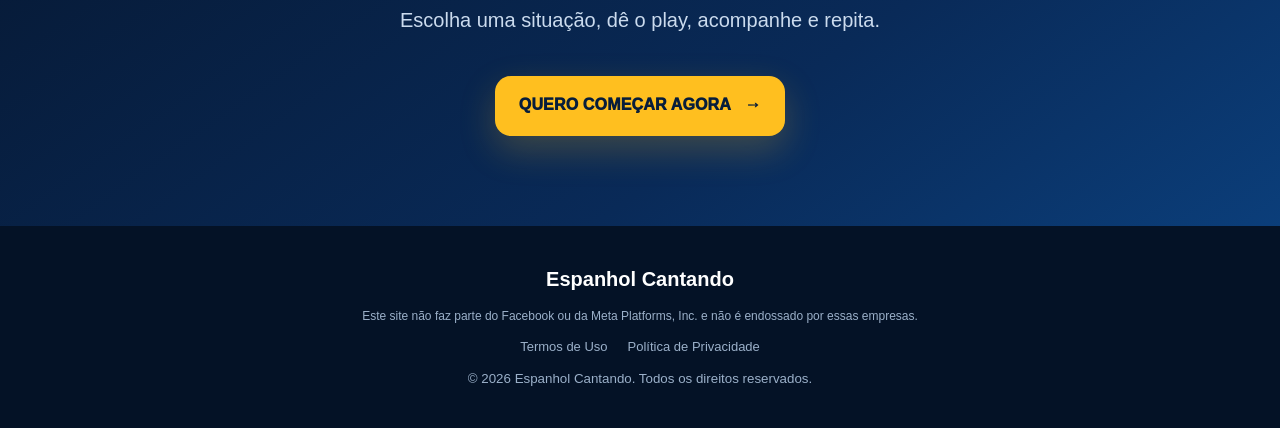
==== commit 992fa5d4: "Checkout: Payt -> Zuptos (37324b4f3d109e3f)" ====
--- a/index.html
+++ b/index.html
@@ -349,7 +349,7 @@
             <strong><small>R$</small> 67</strong>
             <p>à vista, ou em até 12x de R$ 6,93</p>
           </div>
-          <a class="button button-checkout button-large" href="https://checkout.payt.com.br/e93d120f14b7957d9ecabc76d54f8afe" data-checkout>QUERO ACESSAR O ESPANHOL CANTANDO <span>→</span></a>
+          <a class="button button-checkout button-large" href="https://app.zuptos.com.br/checkout/37324b4f3d109e3f" data-checkout>QUERO ACESSAR O ESPANHOL CANTANDO <span>→</span></a>
           <div class="payment-notes"><span>🔒 Pagamento seguro</span><span>⚡ Acesso digital</span><span>♾️ Acesso vitalício</span></div>
         </div>
       </div>
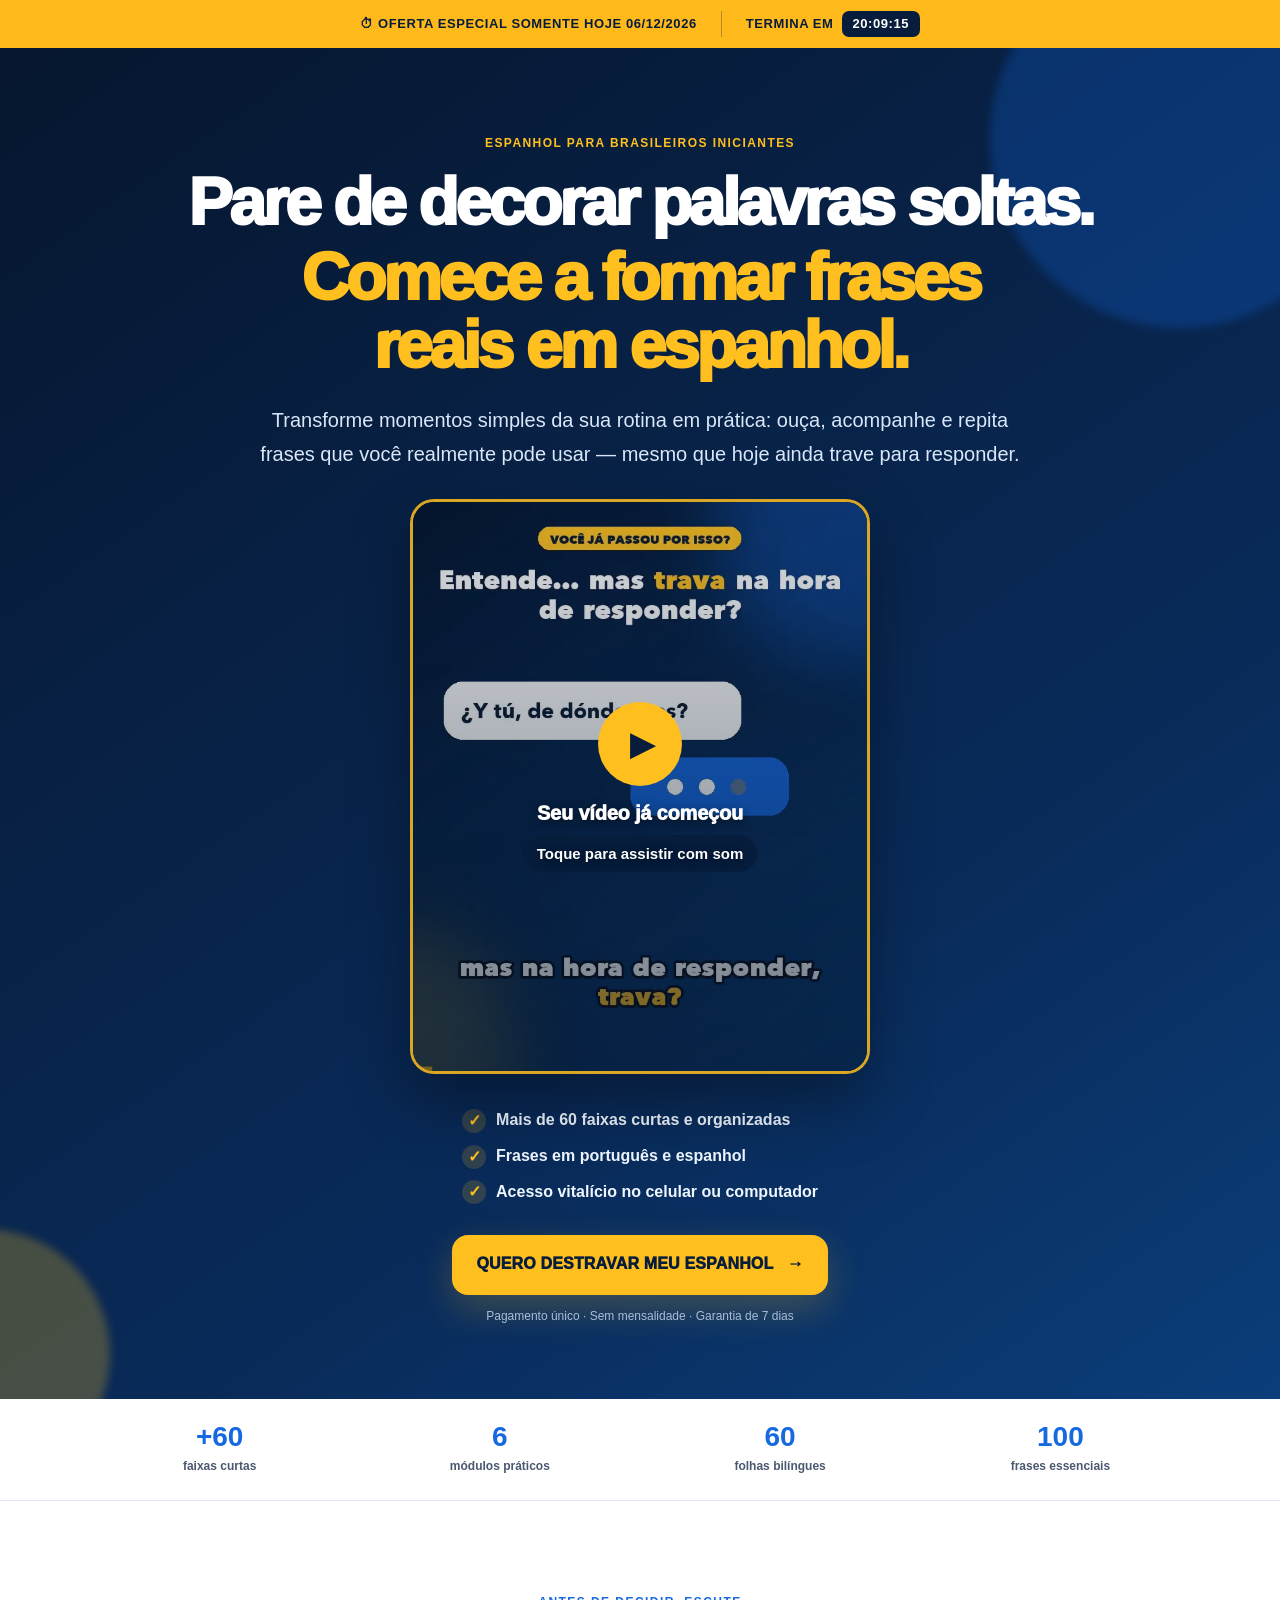
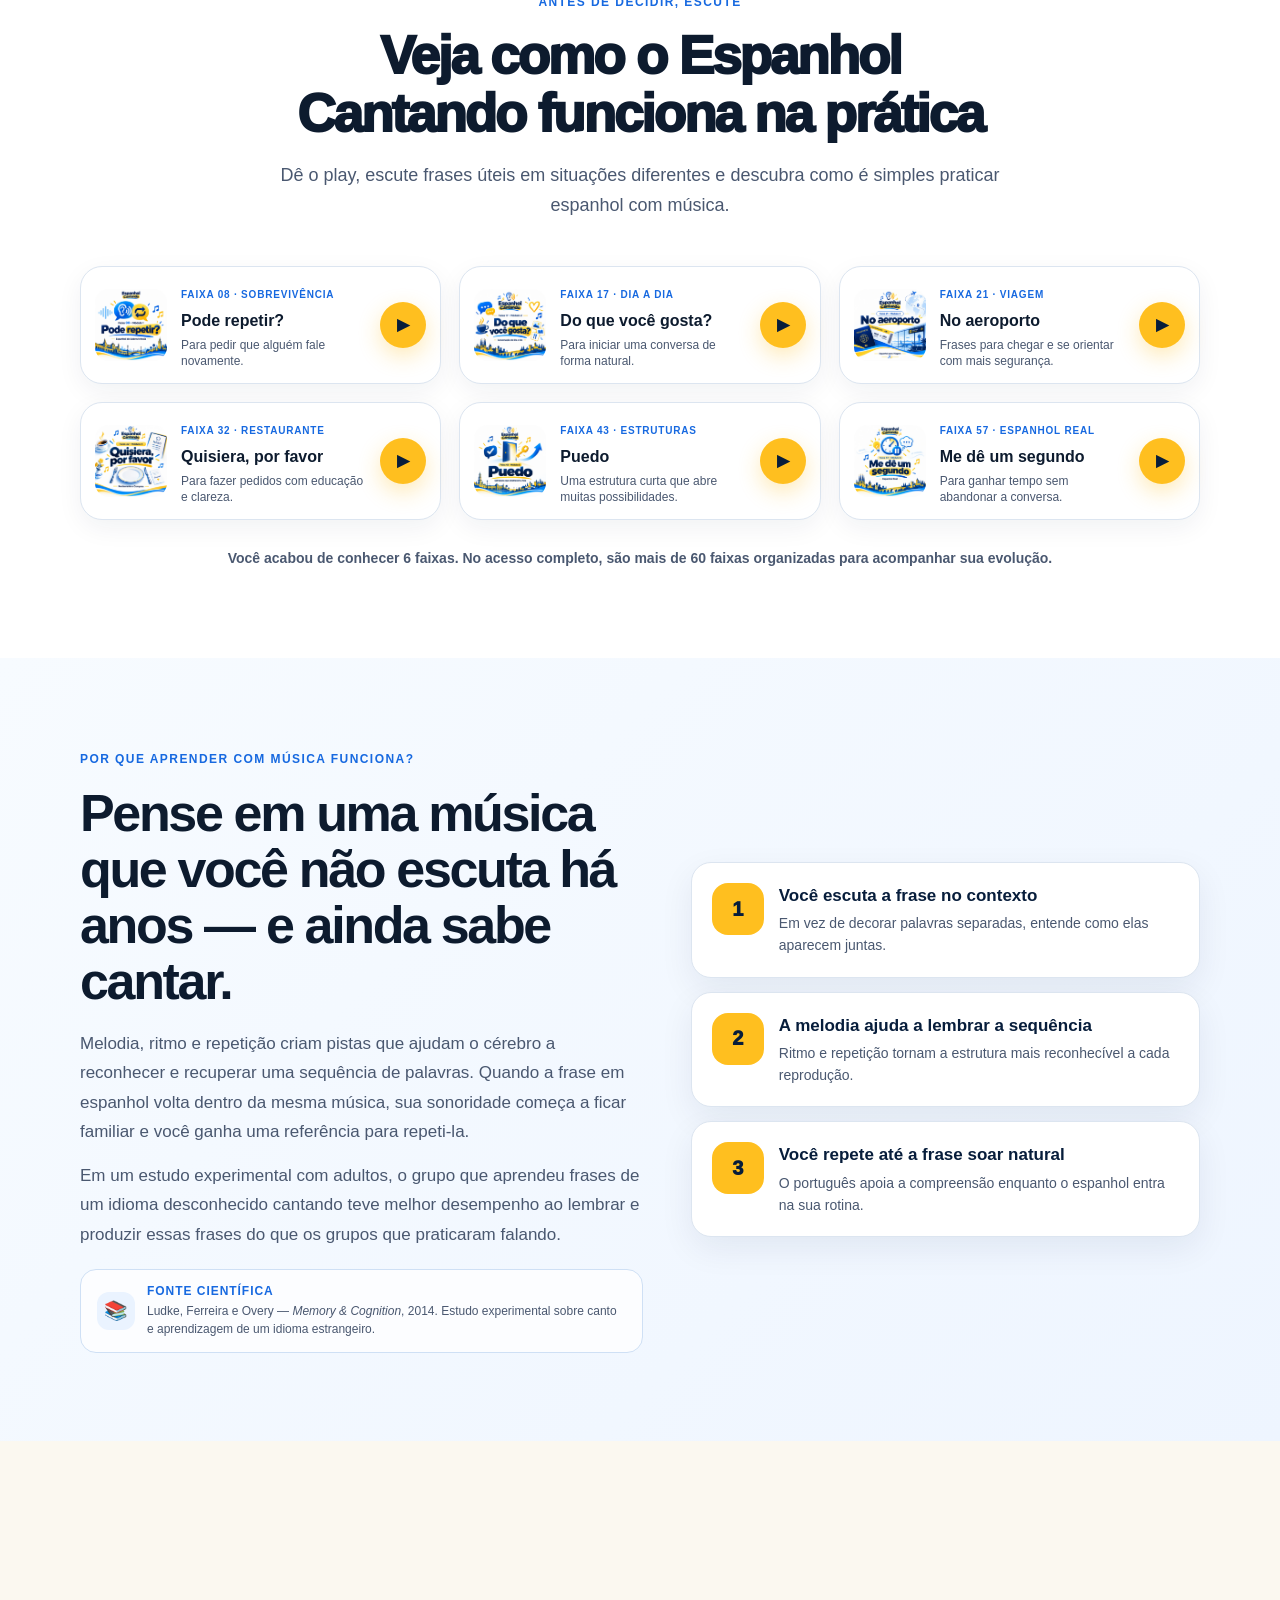
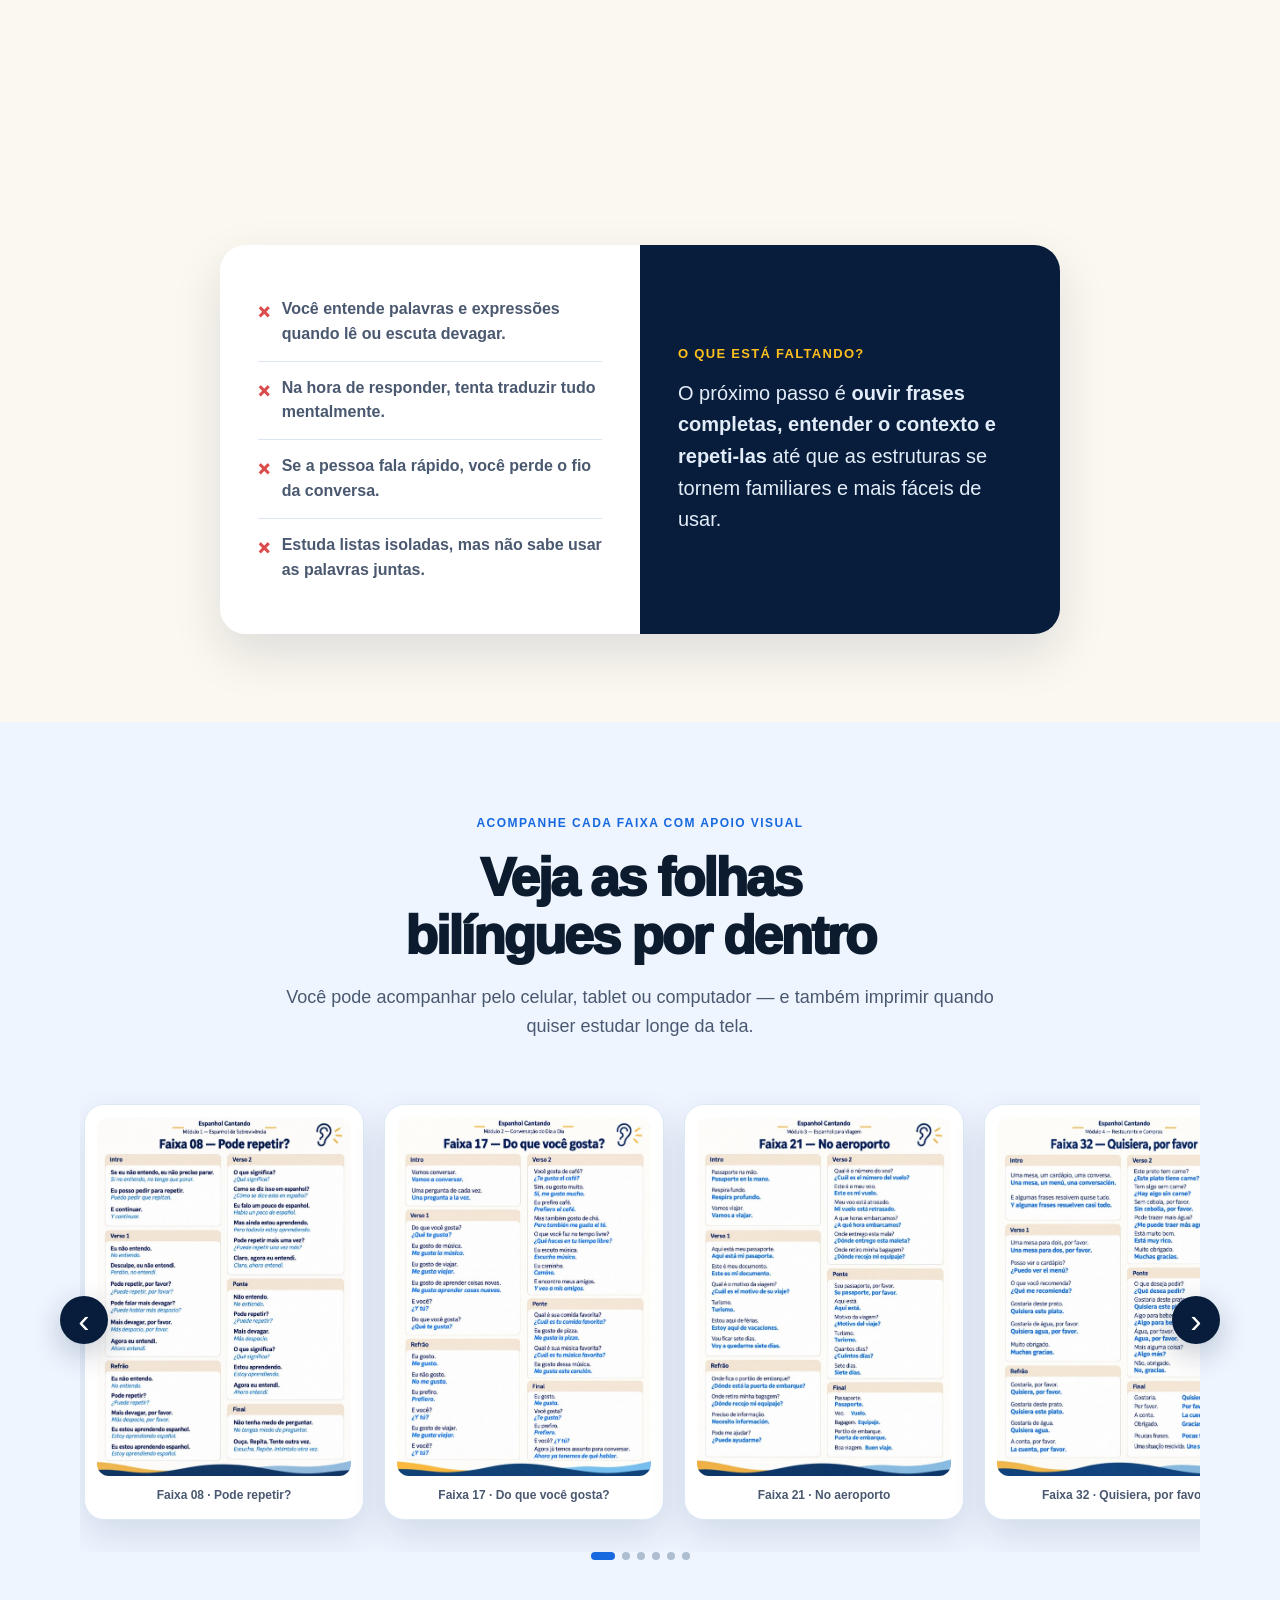
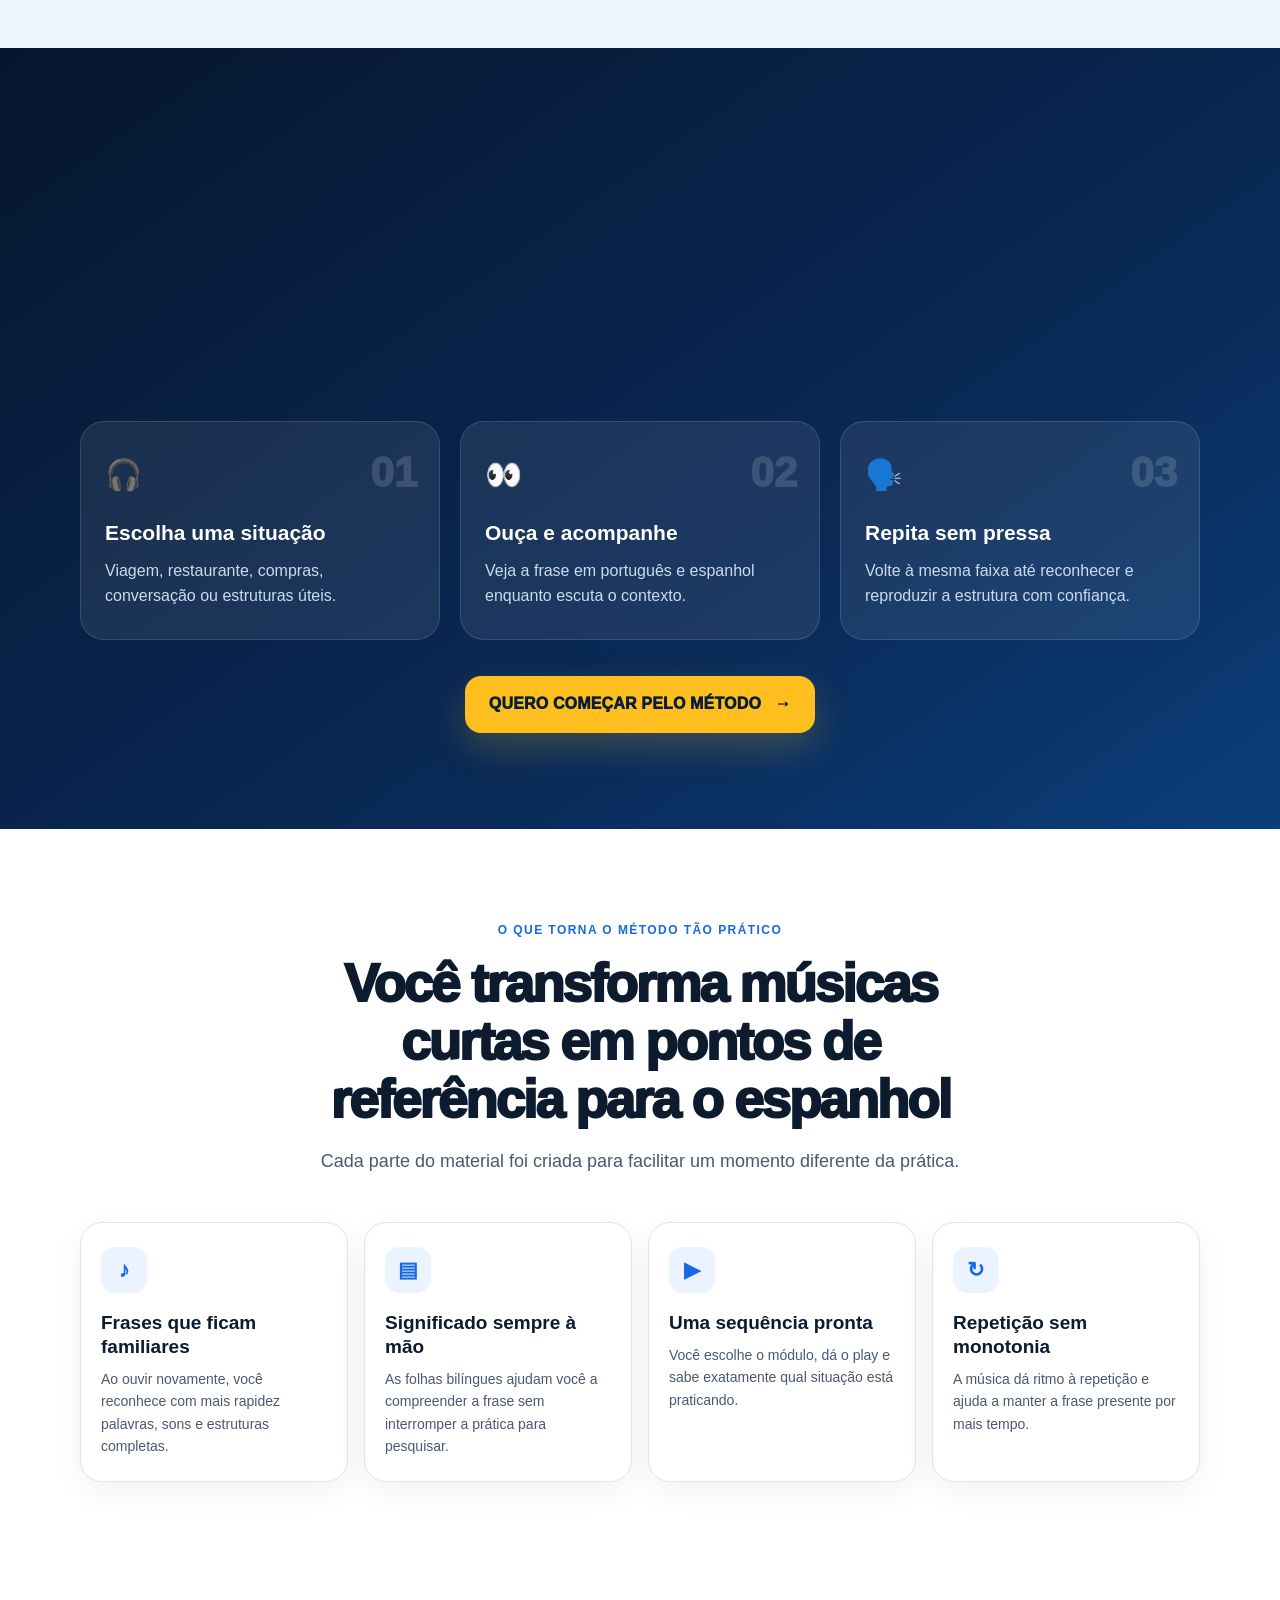
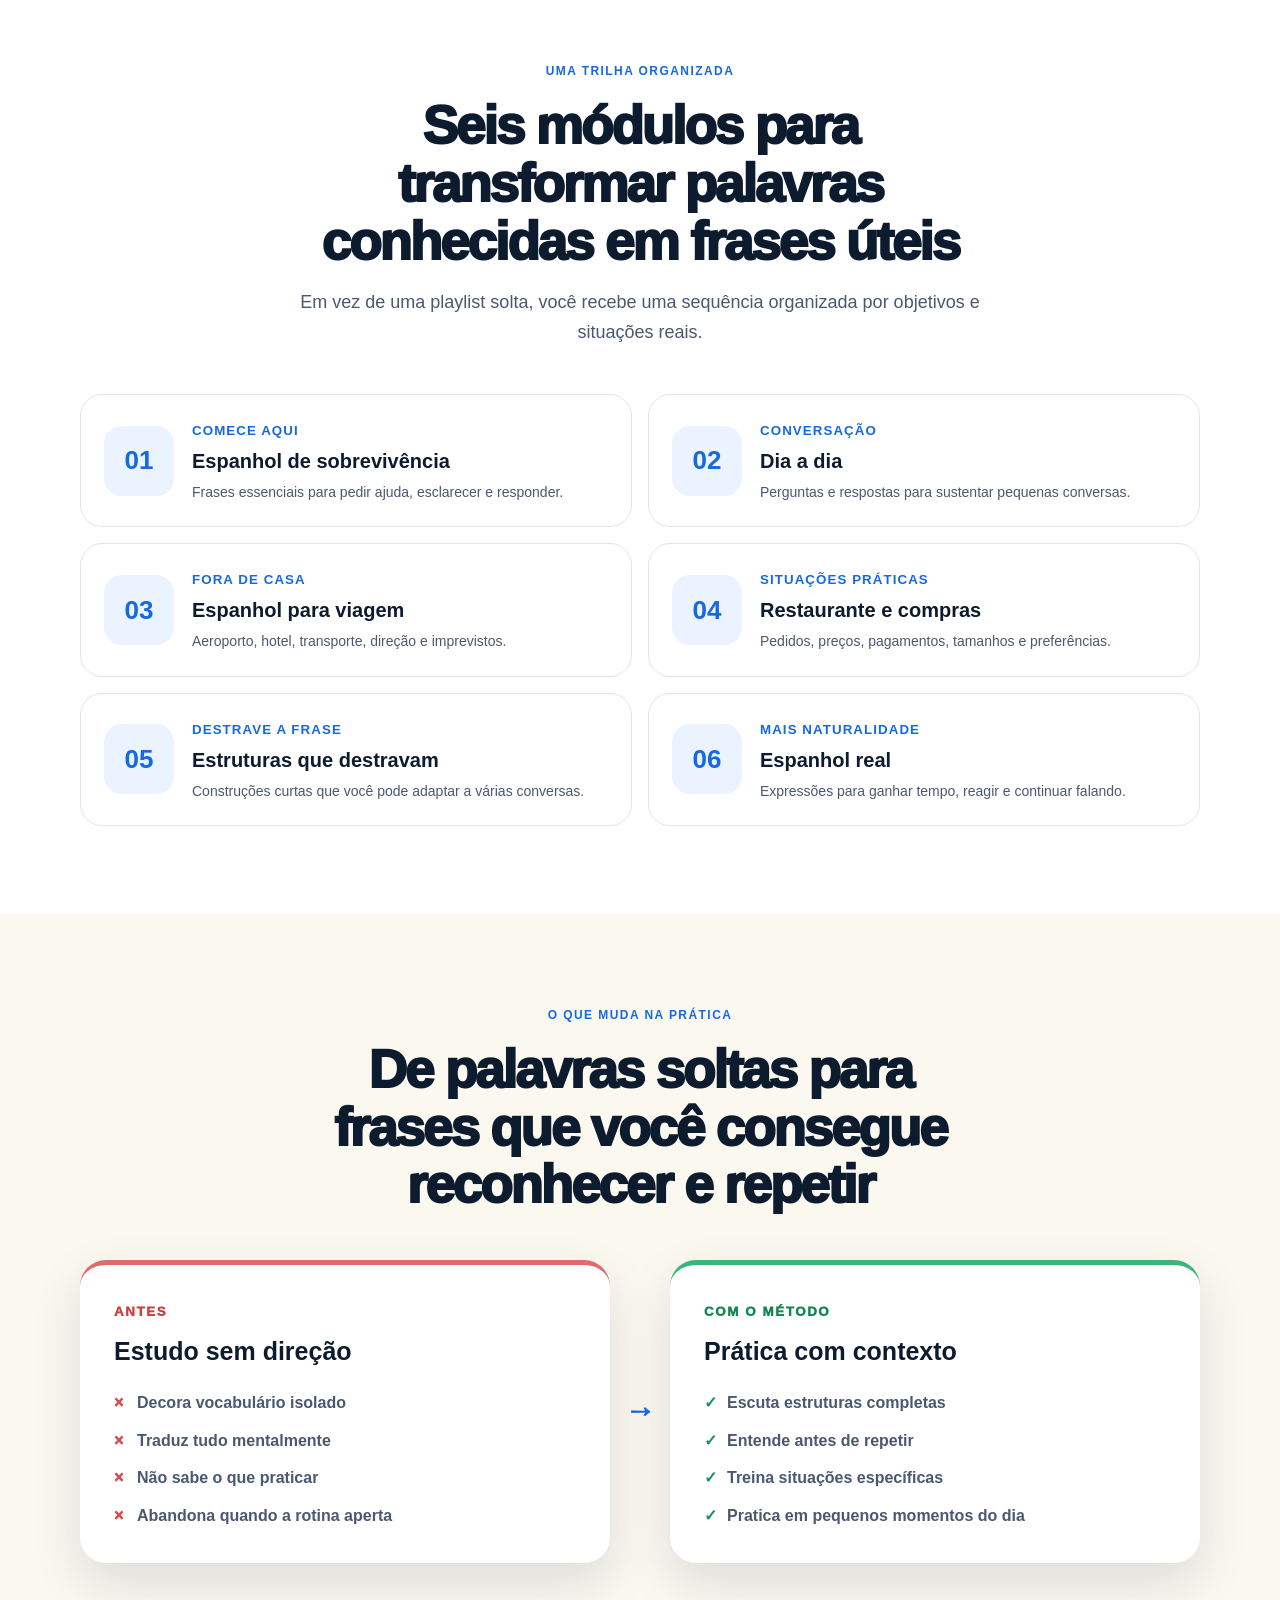
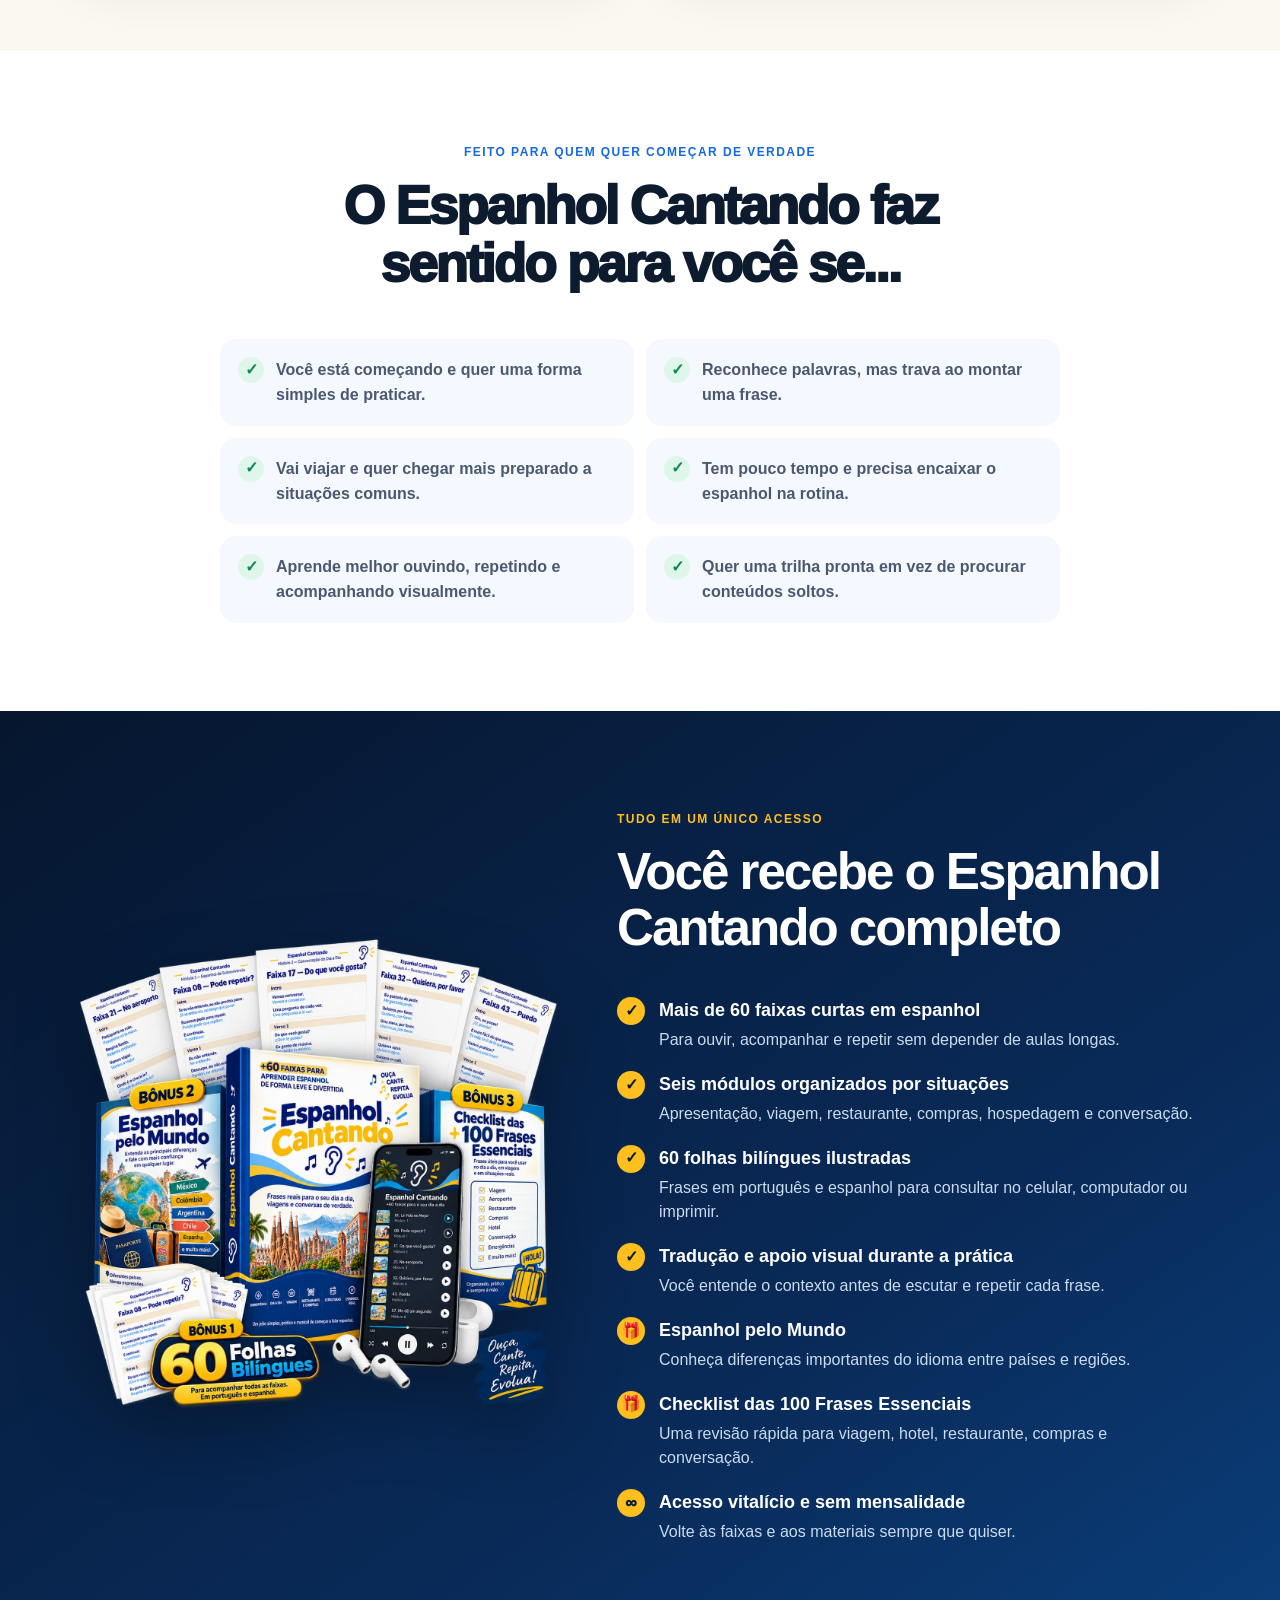
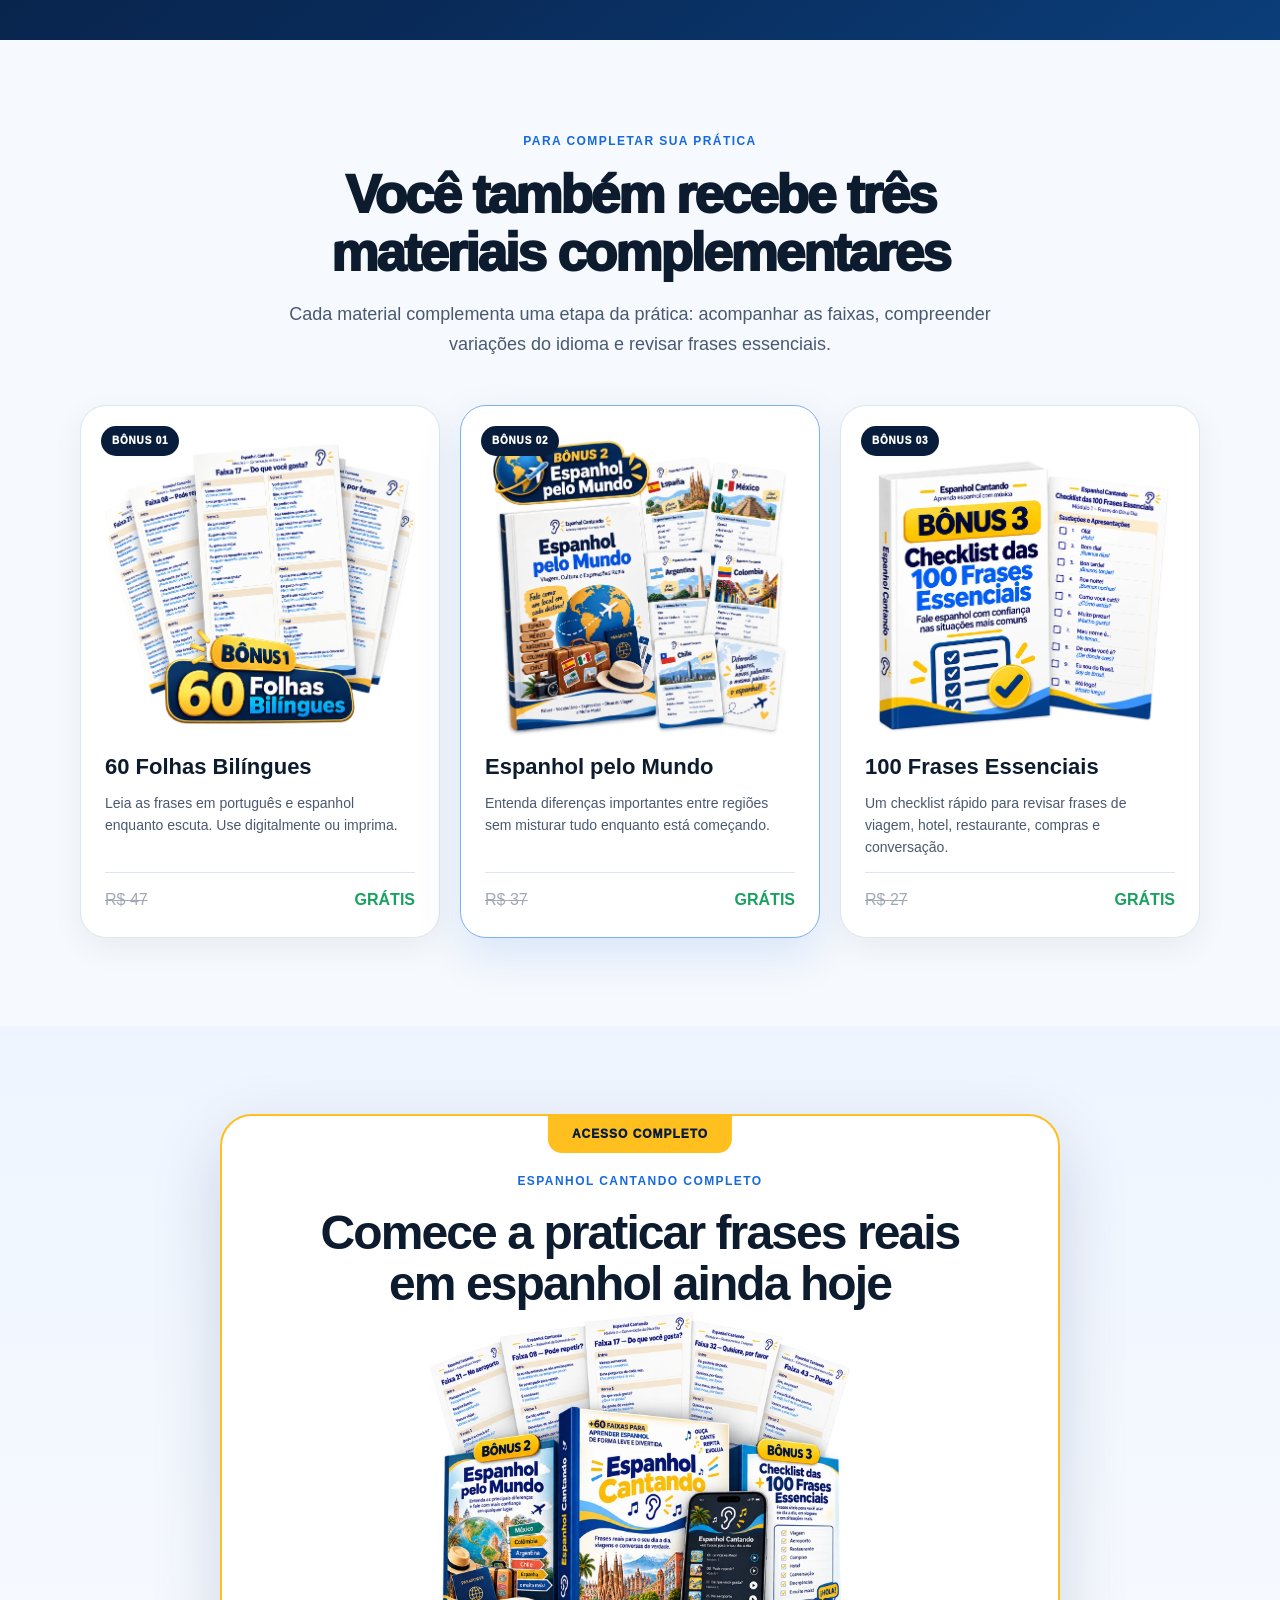
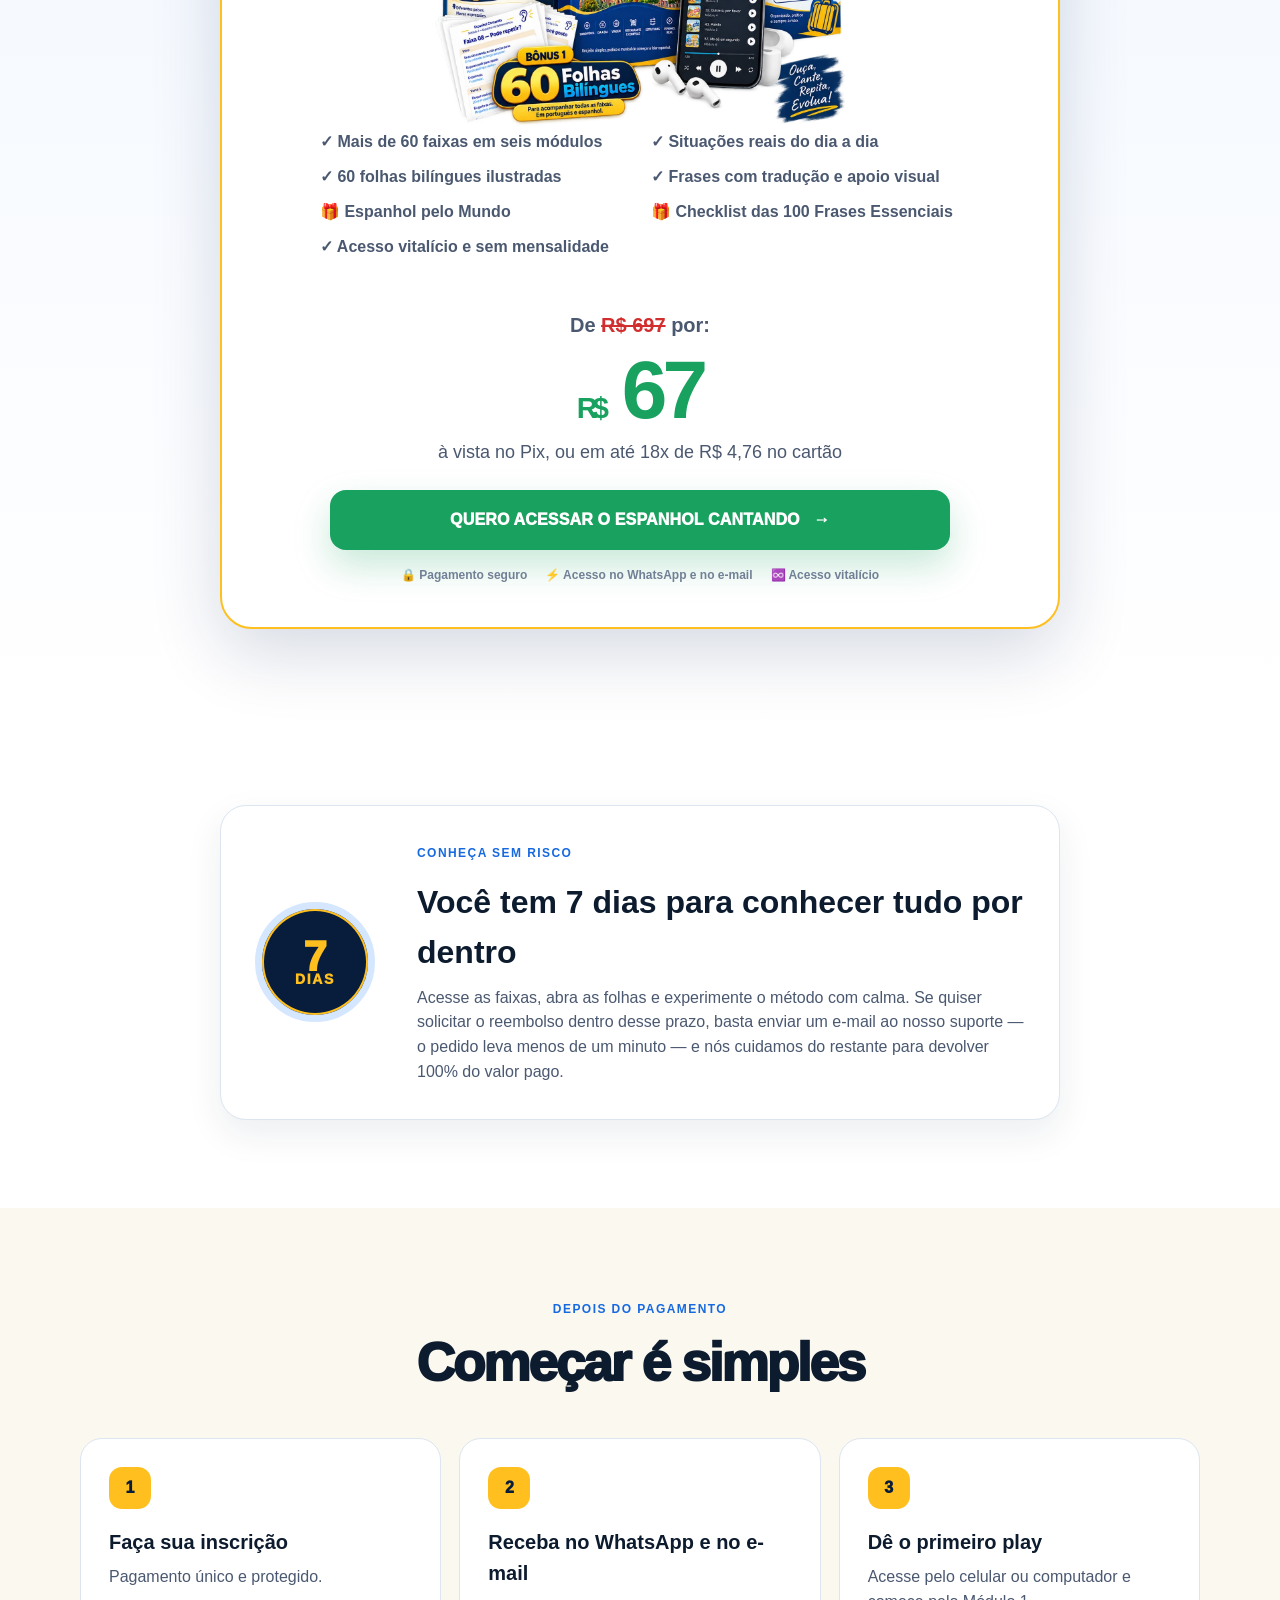
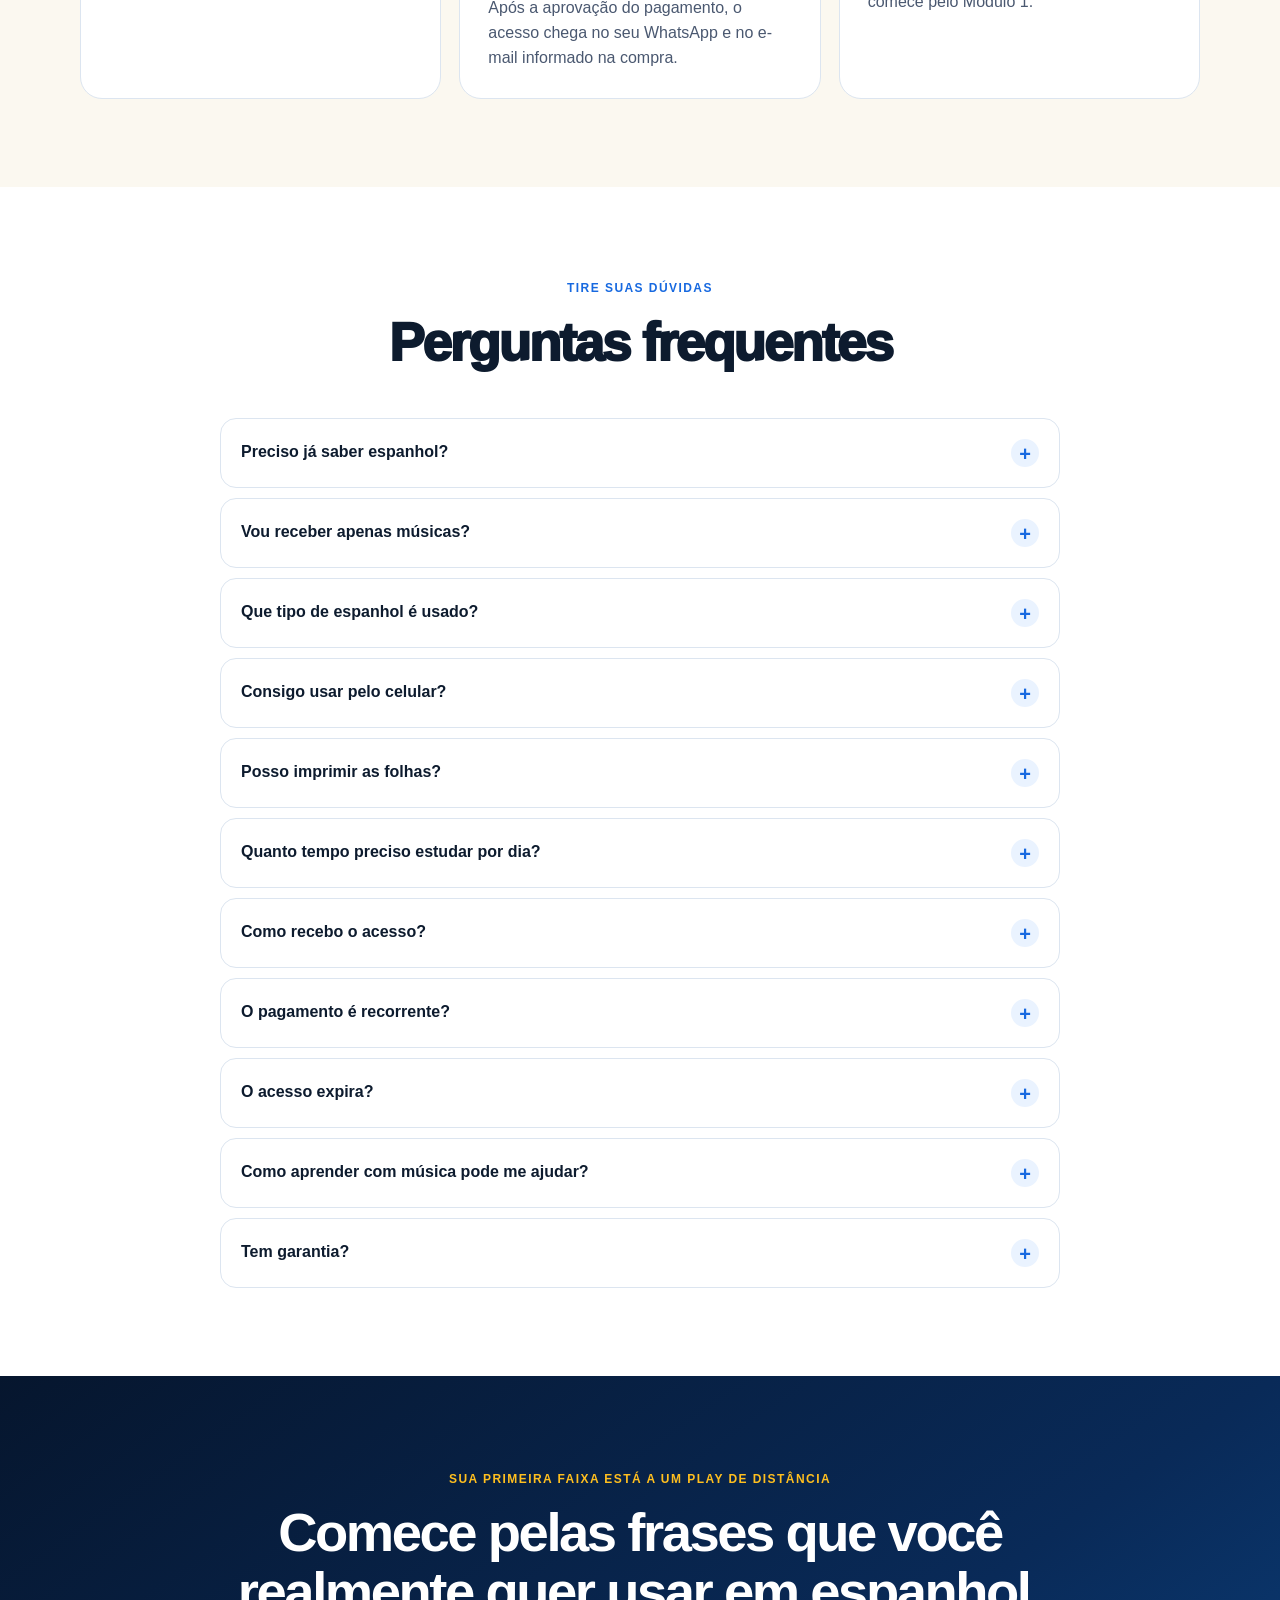
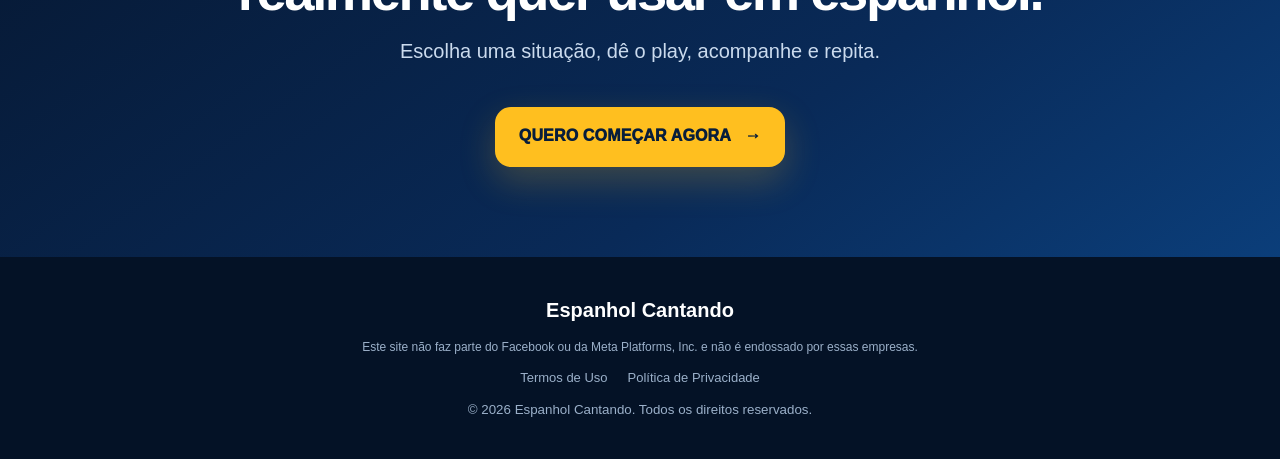
==== commit e0b78ed2: "Zuptos: 18x de R$ 4,76 + acesso no WhatsApp e e-mail" ====
--- a/index.html
+++ b/index.html
@@ -347,10 +347,10 @@
           <div class="price-area">
             <span class="price-old">De <s>R$ 697</s> por:</span>
             <strong><small>R$</small> 67</strong>
-            <p>à vista, ou em até 12x de R$ 6,93</p>
+            <p>à vista no Pix, ou em até 18x de R$ 4,76 no cartão</p>
           </div>
           <a class="button button-checkout button-large" href="https://app.zuptos.com.br/checkout/37324b4f3d109e3f" data-checkout>QUERO ACESSAR O ESPANHOL CANTANDO <span>→</span></a>
-          <div class="payment-notes"><span>🔒 Pagamento seguro</span><span>⚡ Acesso digital</span><span>♾️ Acesso vitalício</span></div>
+          <div class="payment-notes"><span>🔒 Pagamento seguro</span><span>⚡ Acesso no WhatsApp e no e-mail</span><span>♾️ Acesso vitalício</span></div>
         </div>
       </div>
     </section>
@@ -367,7 +367,7 @@
         <div class="section-heading reveal"><span class="eyebrow">DEPOIS DO PAGAMENTO</span><h2>Começar é simples</h2></div>
         <div class="access-grid">
           <article class="reveal"><span>1</span><h3>Faça sua inscrição</h3><p>Pagamento único e protegido.</p></article>
-          <article class="reveal"><span>2</span><h3>Receba no e-mail</h3><p>Após a aprovação do pagamento, o acesso é enviado para o e-mail informado na compra.</p></article>
+          <article class="reveal"><span>2</span><h3>Receba no WhatsApp e no e-mail</h3><p>Após a aprovação do pagamento, o acesso chega no seu WhatsApp e no e-mail informado na compra.</p></article>
           <article class="reveal"><span>3</span><h3>Dê o primeiro play</h3><p>Acesse pelo celular ou computador e comece pelo Módulo 1.</p></article>
         </div>
       </div>
@@ -383,7 +383,7 @@
           <details><summary>Consigo usar pelo celular?<span>+</span></summary><p>Sim. Todo o material é digital e pode ser acessado pelo celular, tablet ou computador.</p></details>
           <details><summary>Posso imprimir as folhas?<span>+</span></summary><p>Sim. As folhas foram diagramadas para leitura digital e também para impressão.</p></details>
           <details><summary>Quanto tempo preciso estudar por dia?<span>+</span></summary><p>Não existe tempo obrigatório. Como as faixas são curtas, você pode praticar por alguns minutos e repetir a mesma situação até se sentir mais familiarizado com as frases.</p></details>
-          <details><summary>Como recebo o acesso?<span>+</span></summary><p>Após a aprovação do pagamento, o acesso é enviado em menos de um minuto para o e-mail informado na página de pagamento. Confira também as pastas de spam e promoções caso não encontre a mensagem na caixa de entrada.</p></details>
+          <details><summary>Como recebo o acesso?<span>+</span></summary><p>Após a aprovação do pagamento, o acesso é enviado em menos de um minuto para o seu WhatsApp e para o e-mail informados na página de pagamento. Confira também as pastas de spam e promoções caso não encontre a mensagem na caixa de entrada.</p></details>
           <details><summary>O pagamento é recorrente?<span>+</span></summary><p>Não. São R$ 67 em pagamento único. Não há mensalidade nem assinatura, e o acesso é vitalício.</p></details>
           <details><summary>O acesso expira?<span>+</span></summary><p>Não. O acesso é vitalício e não há mensalidade. Você pode voltar às faixas e aos materiais sempre que quiser.</p></details>
           <details><summary>Como aprender com música pode me ajudar?<span>+</span></summary><p>Pense em uma música que você ouviu muitas vezes e ainda consegue cantar. A melodia e o ritmo funcionam como pistas para lembrar a sequência das palavras. No Espanhol Cantando, você usa esse mesmo princípio para ouvir, compreender e repetir frases úteis em espanhol.</p></details>
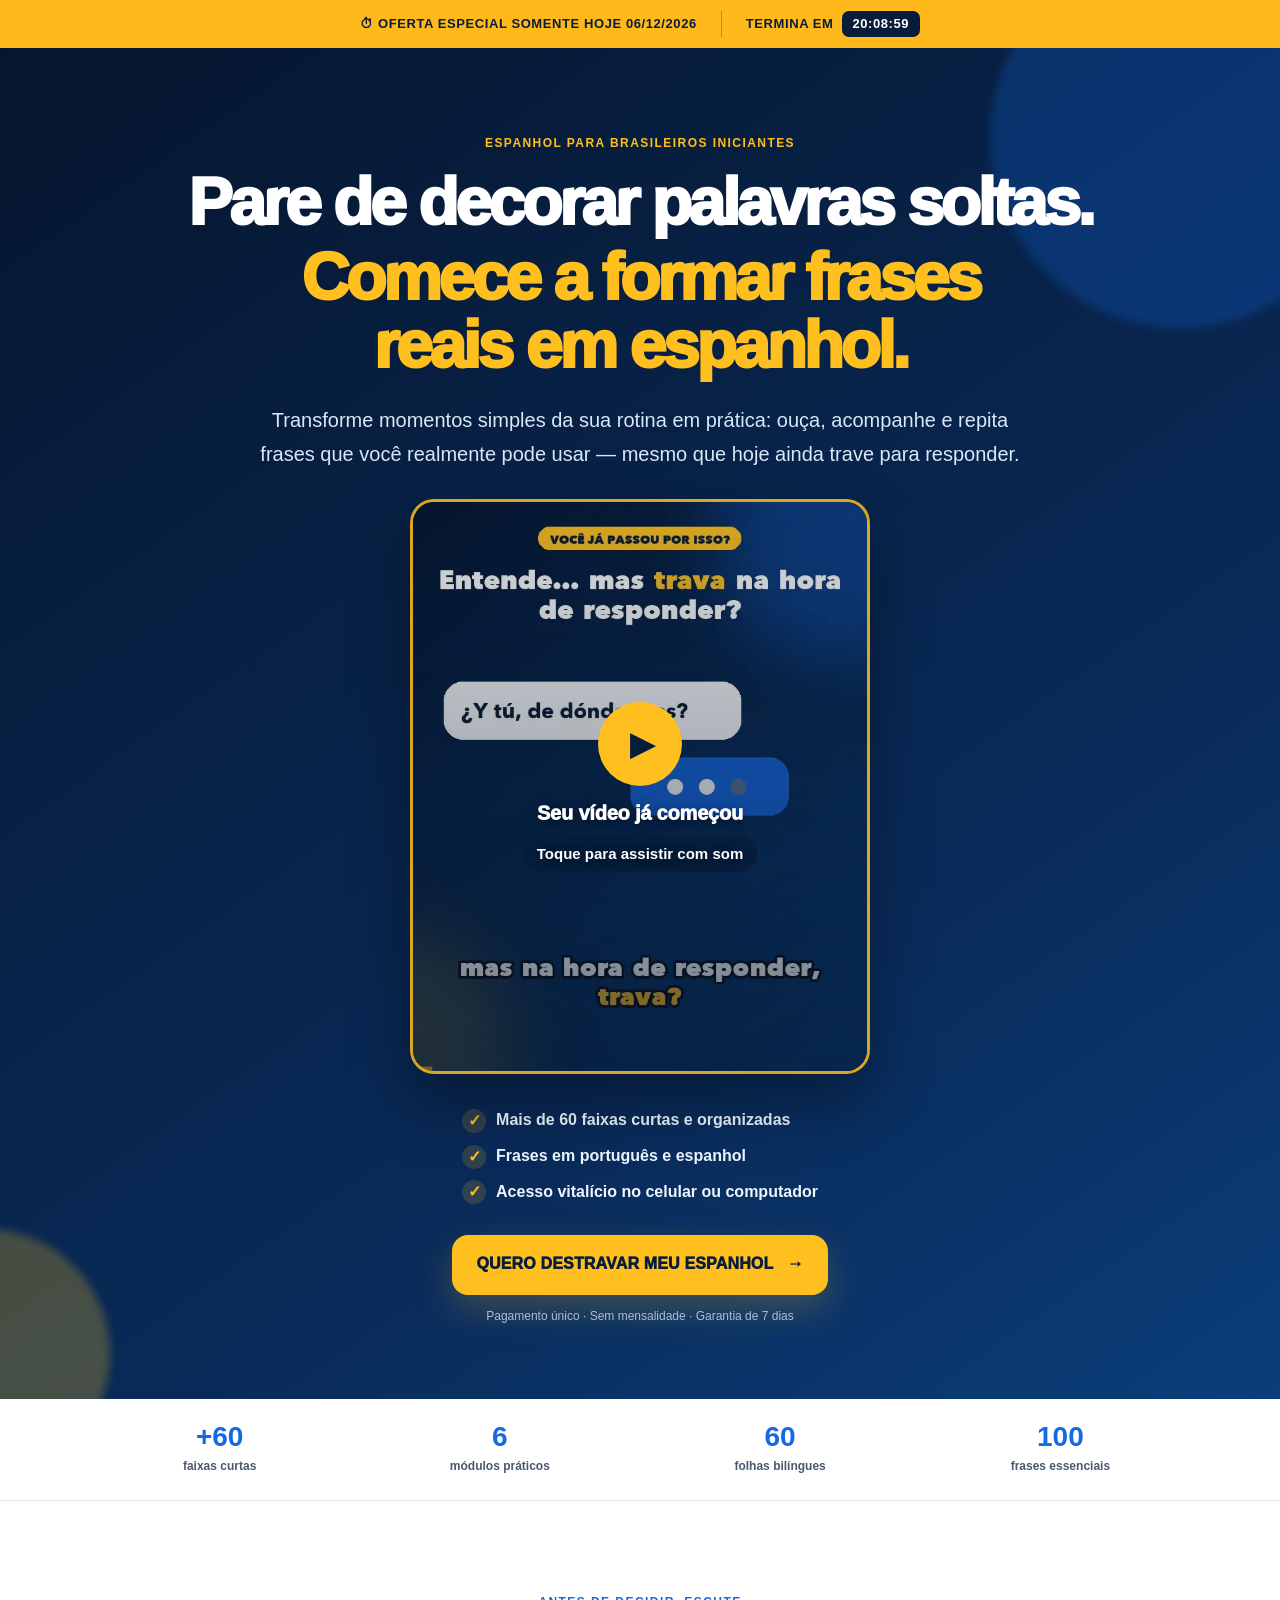
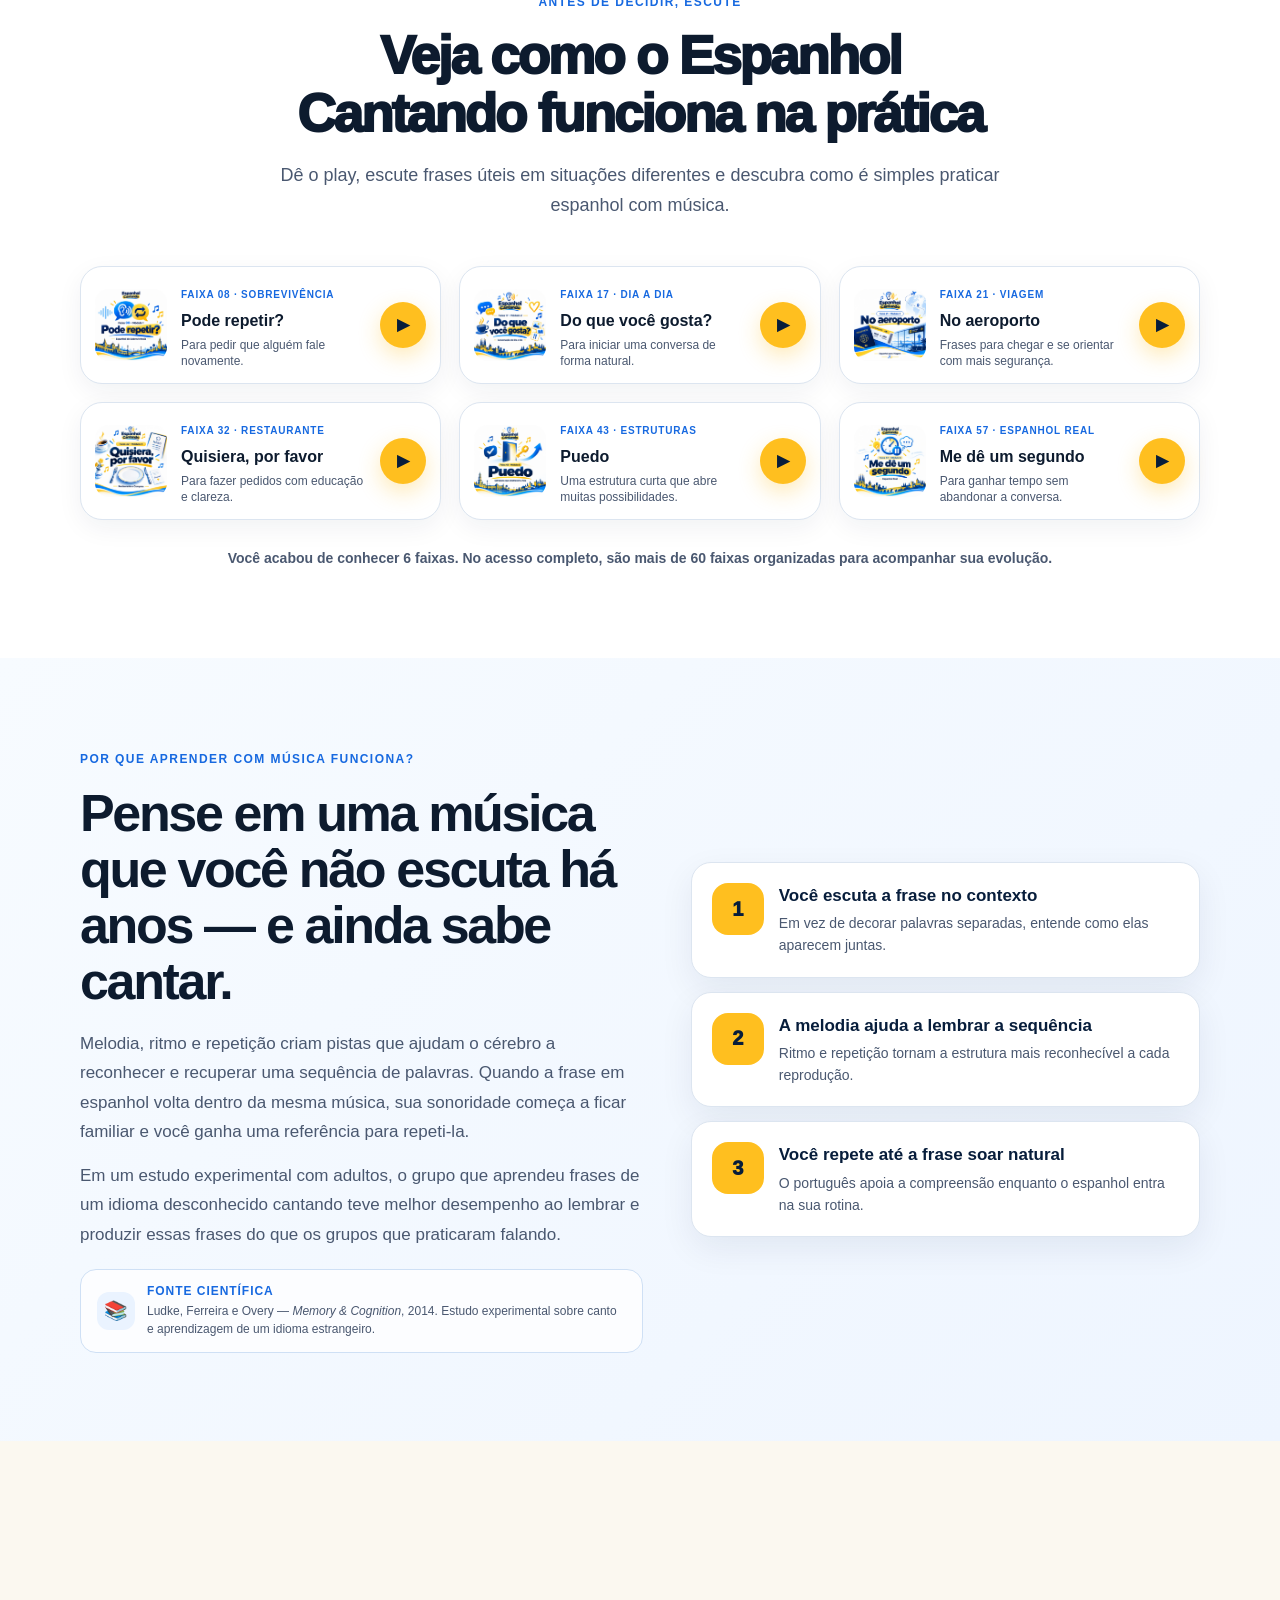
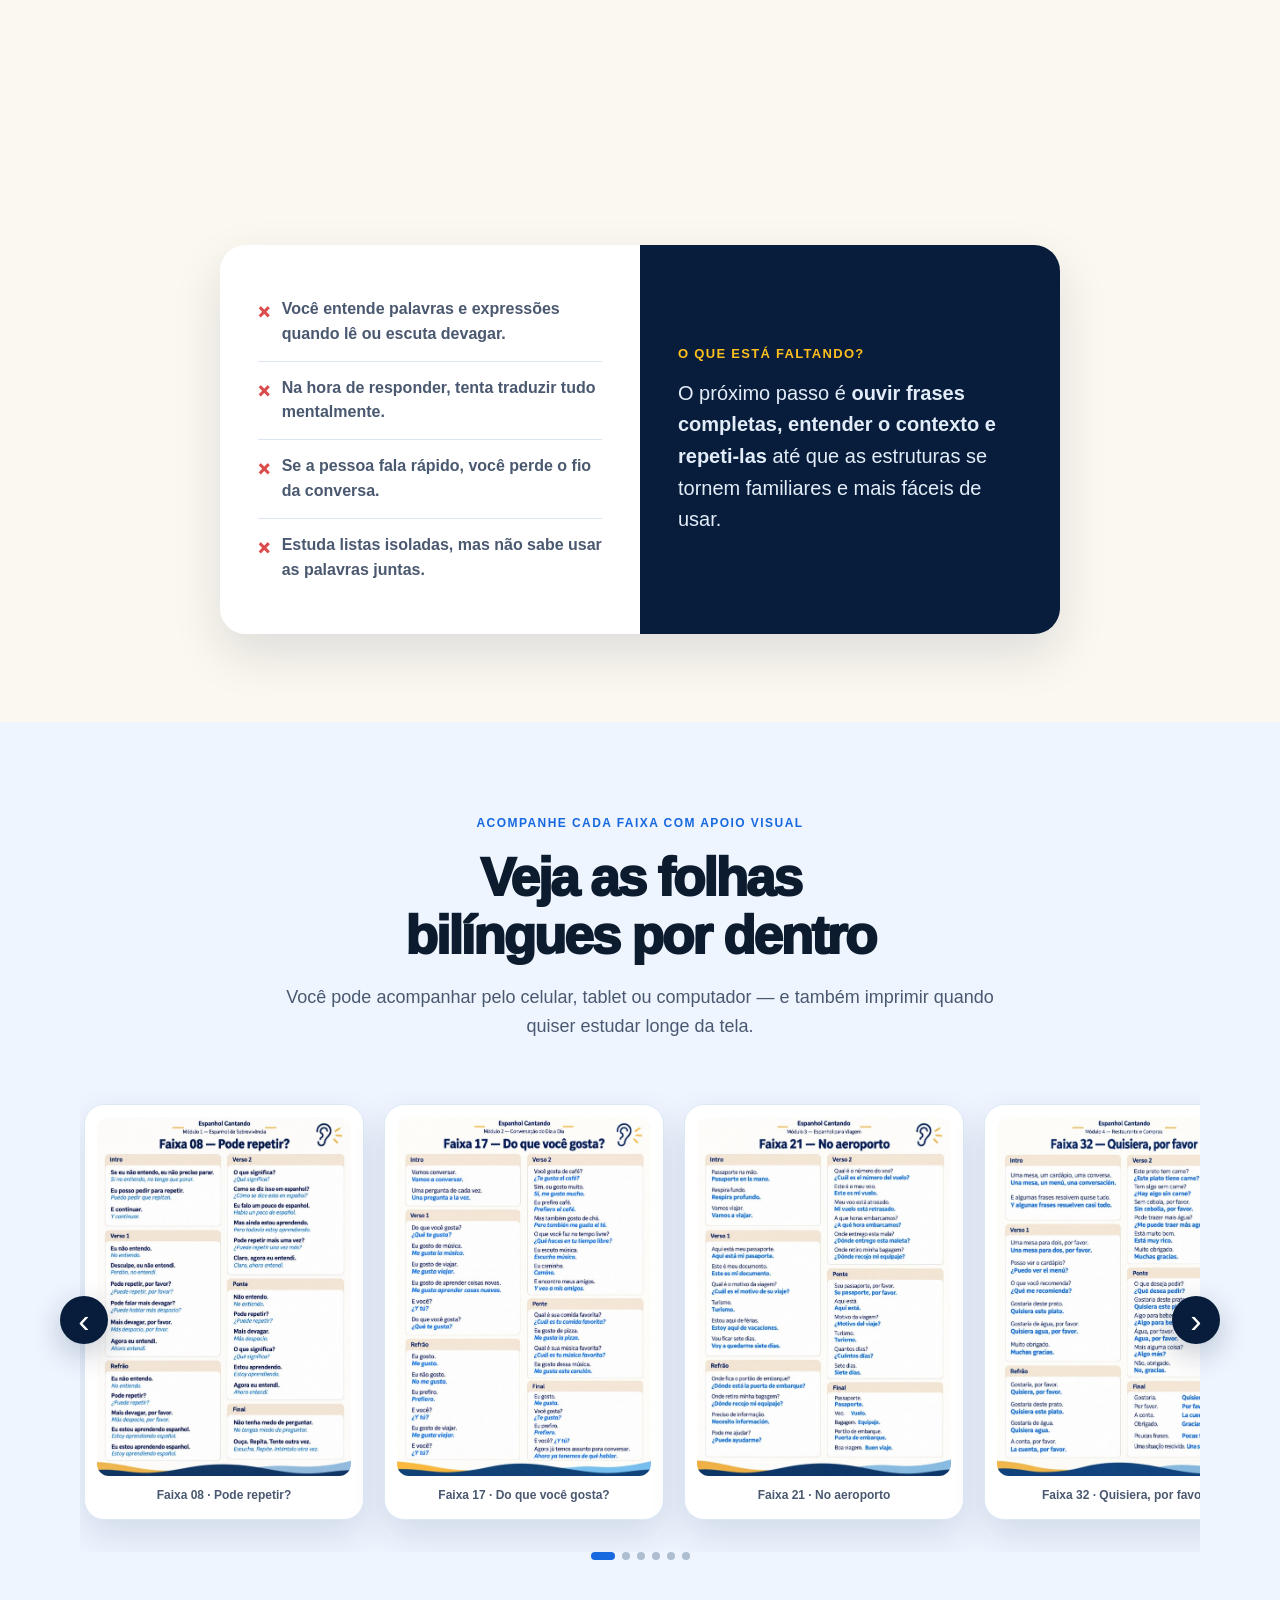
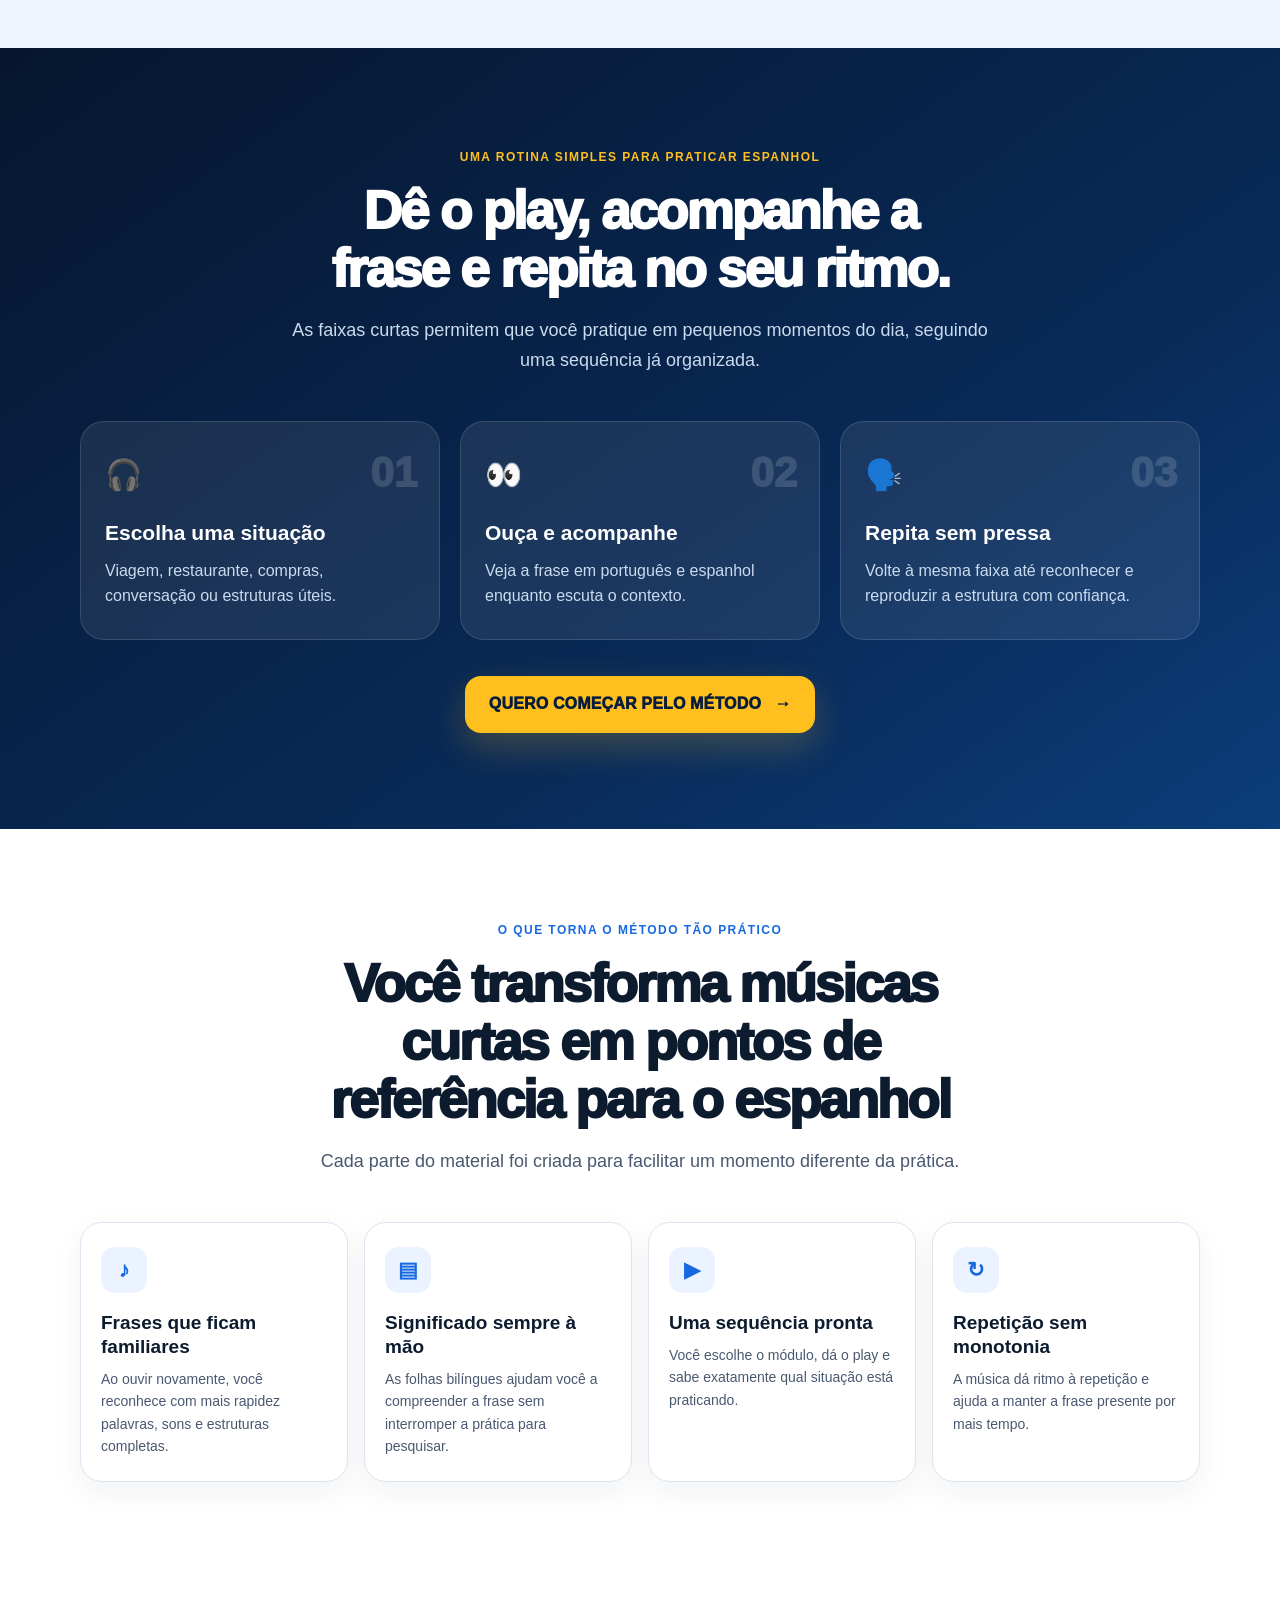
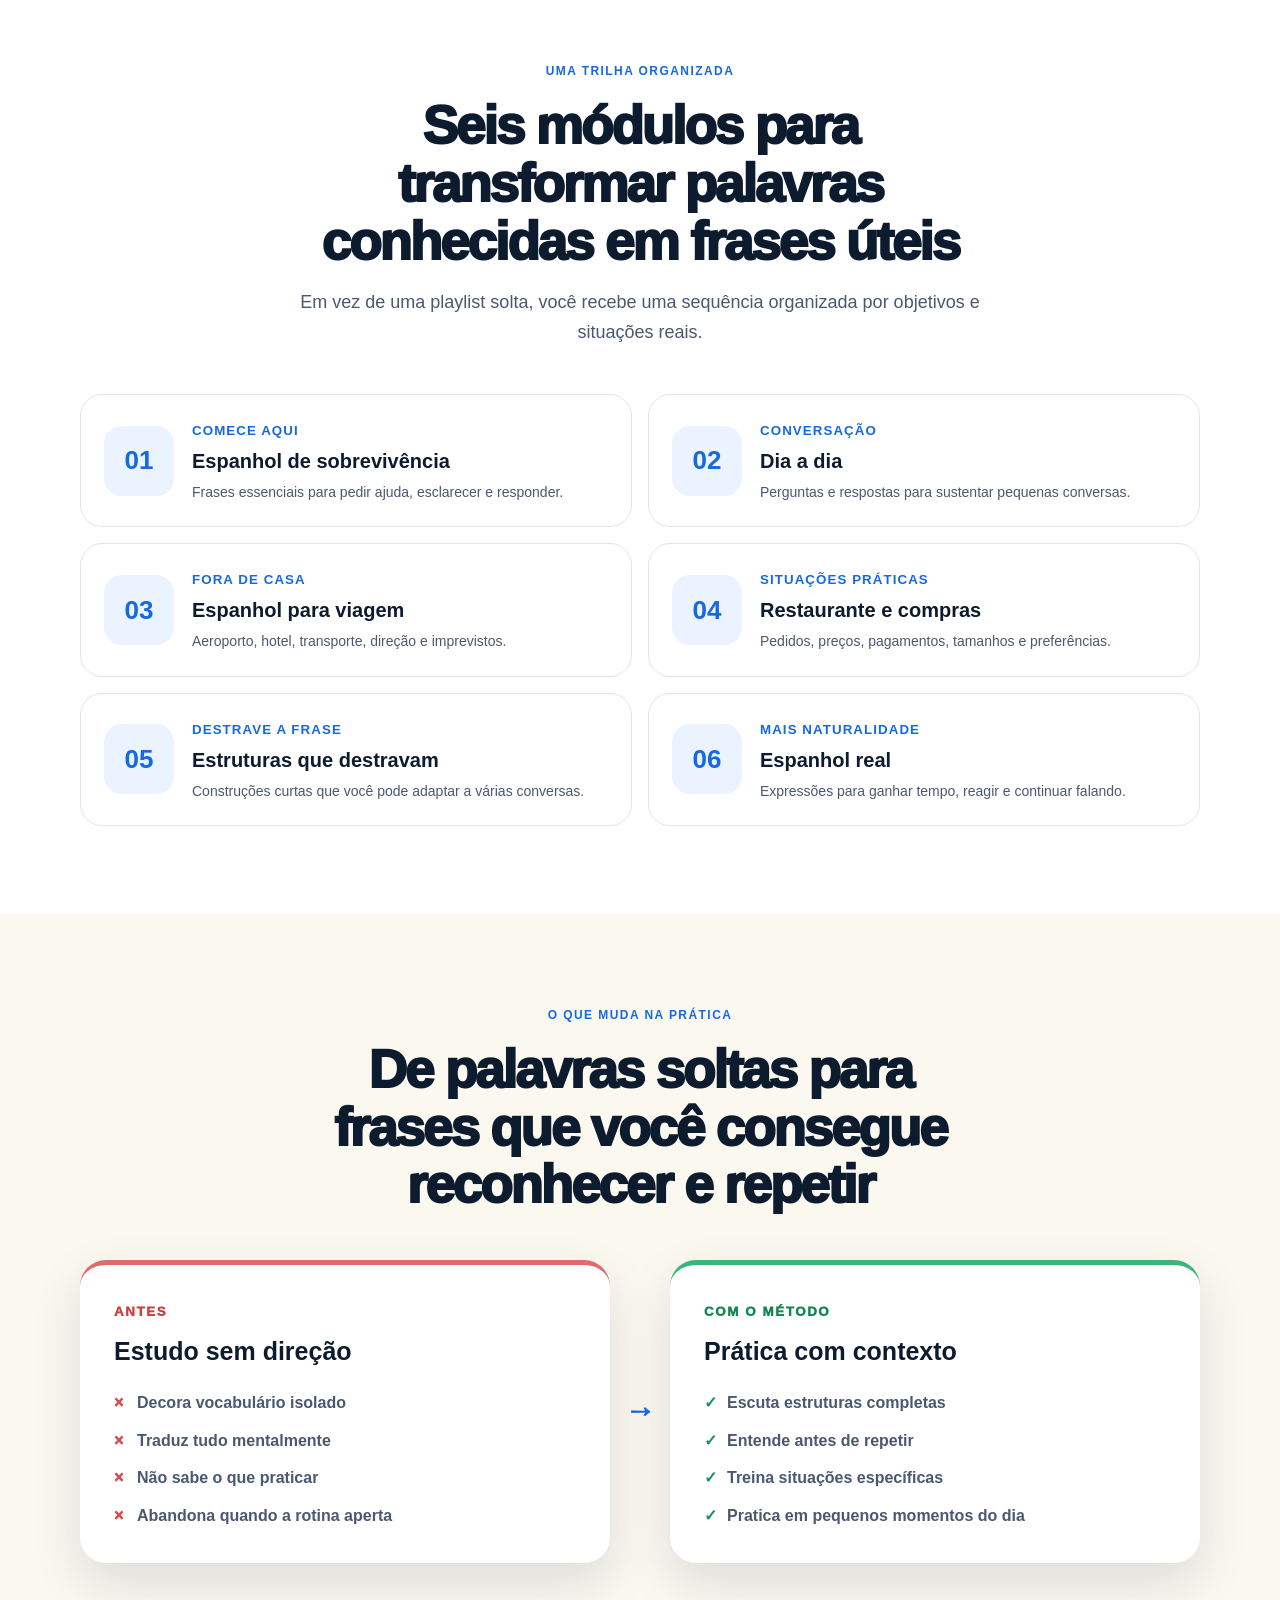
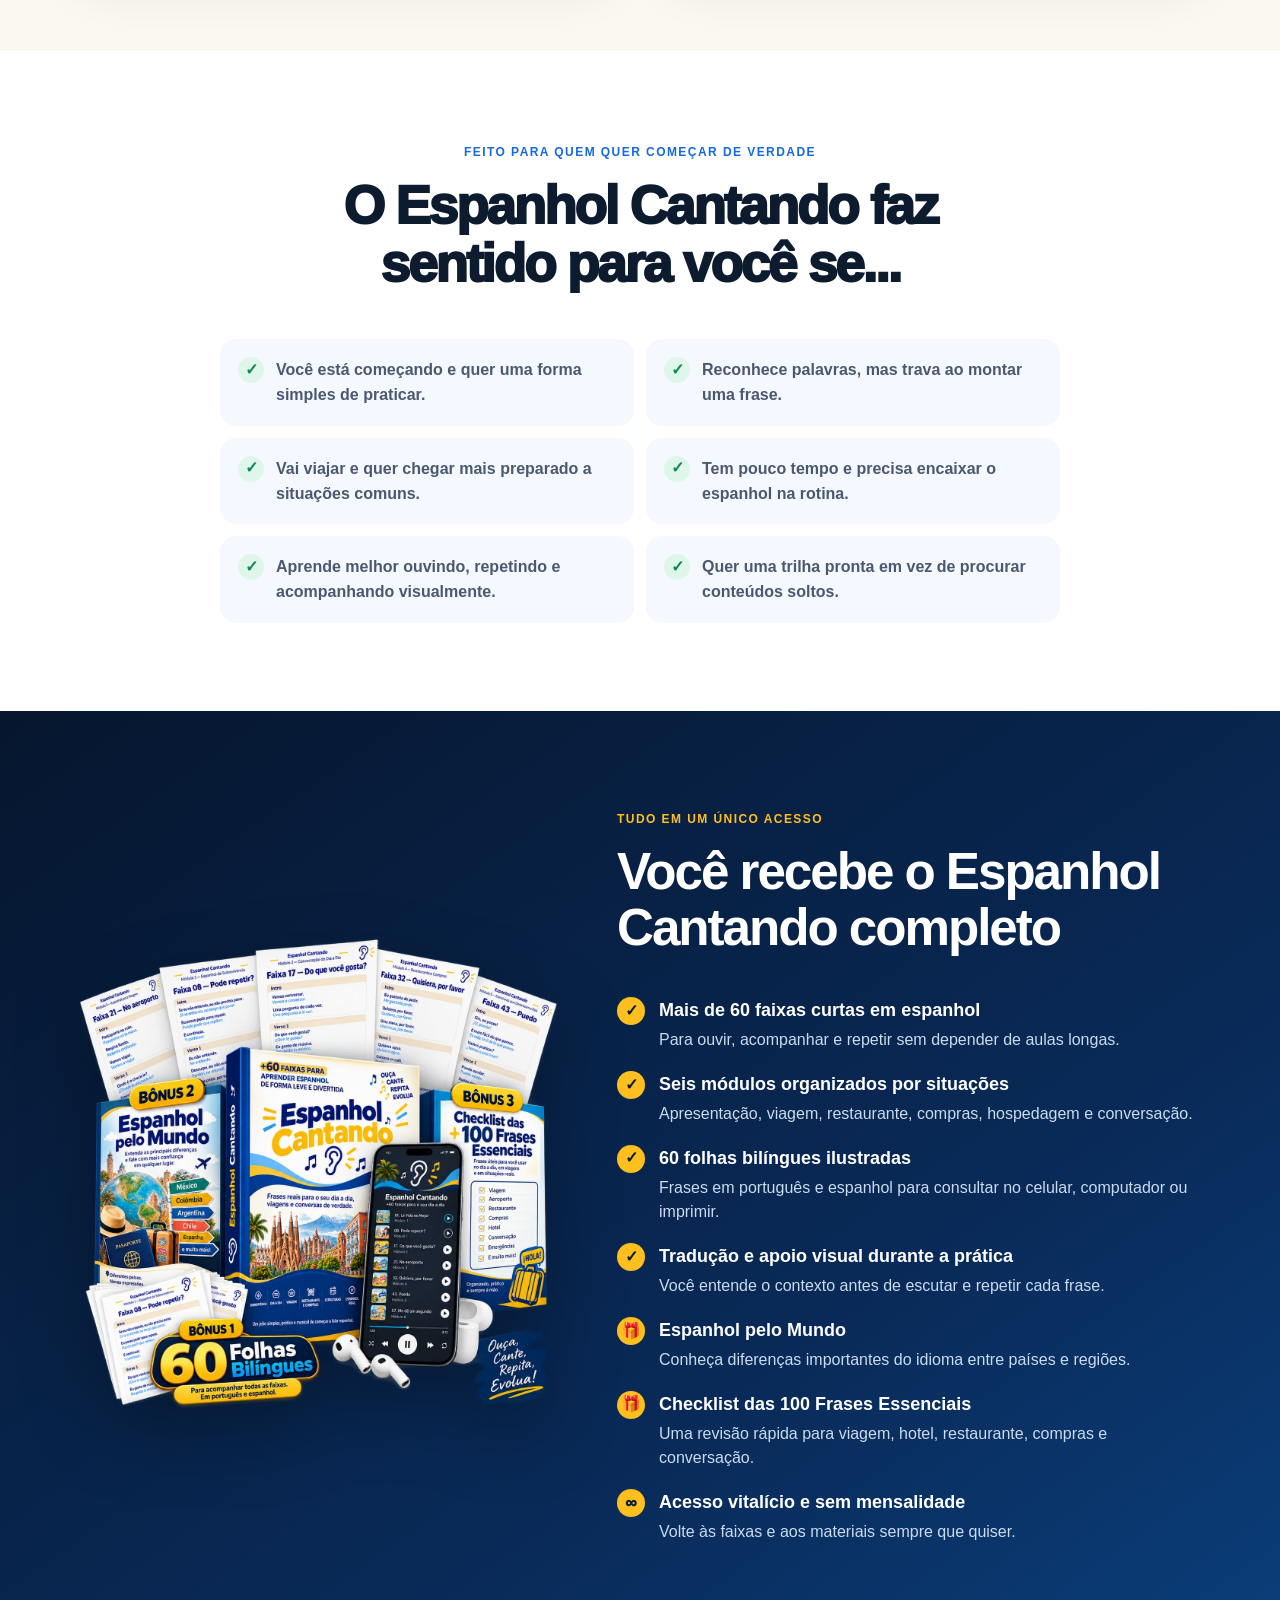
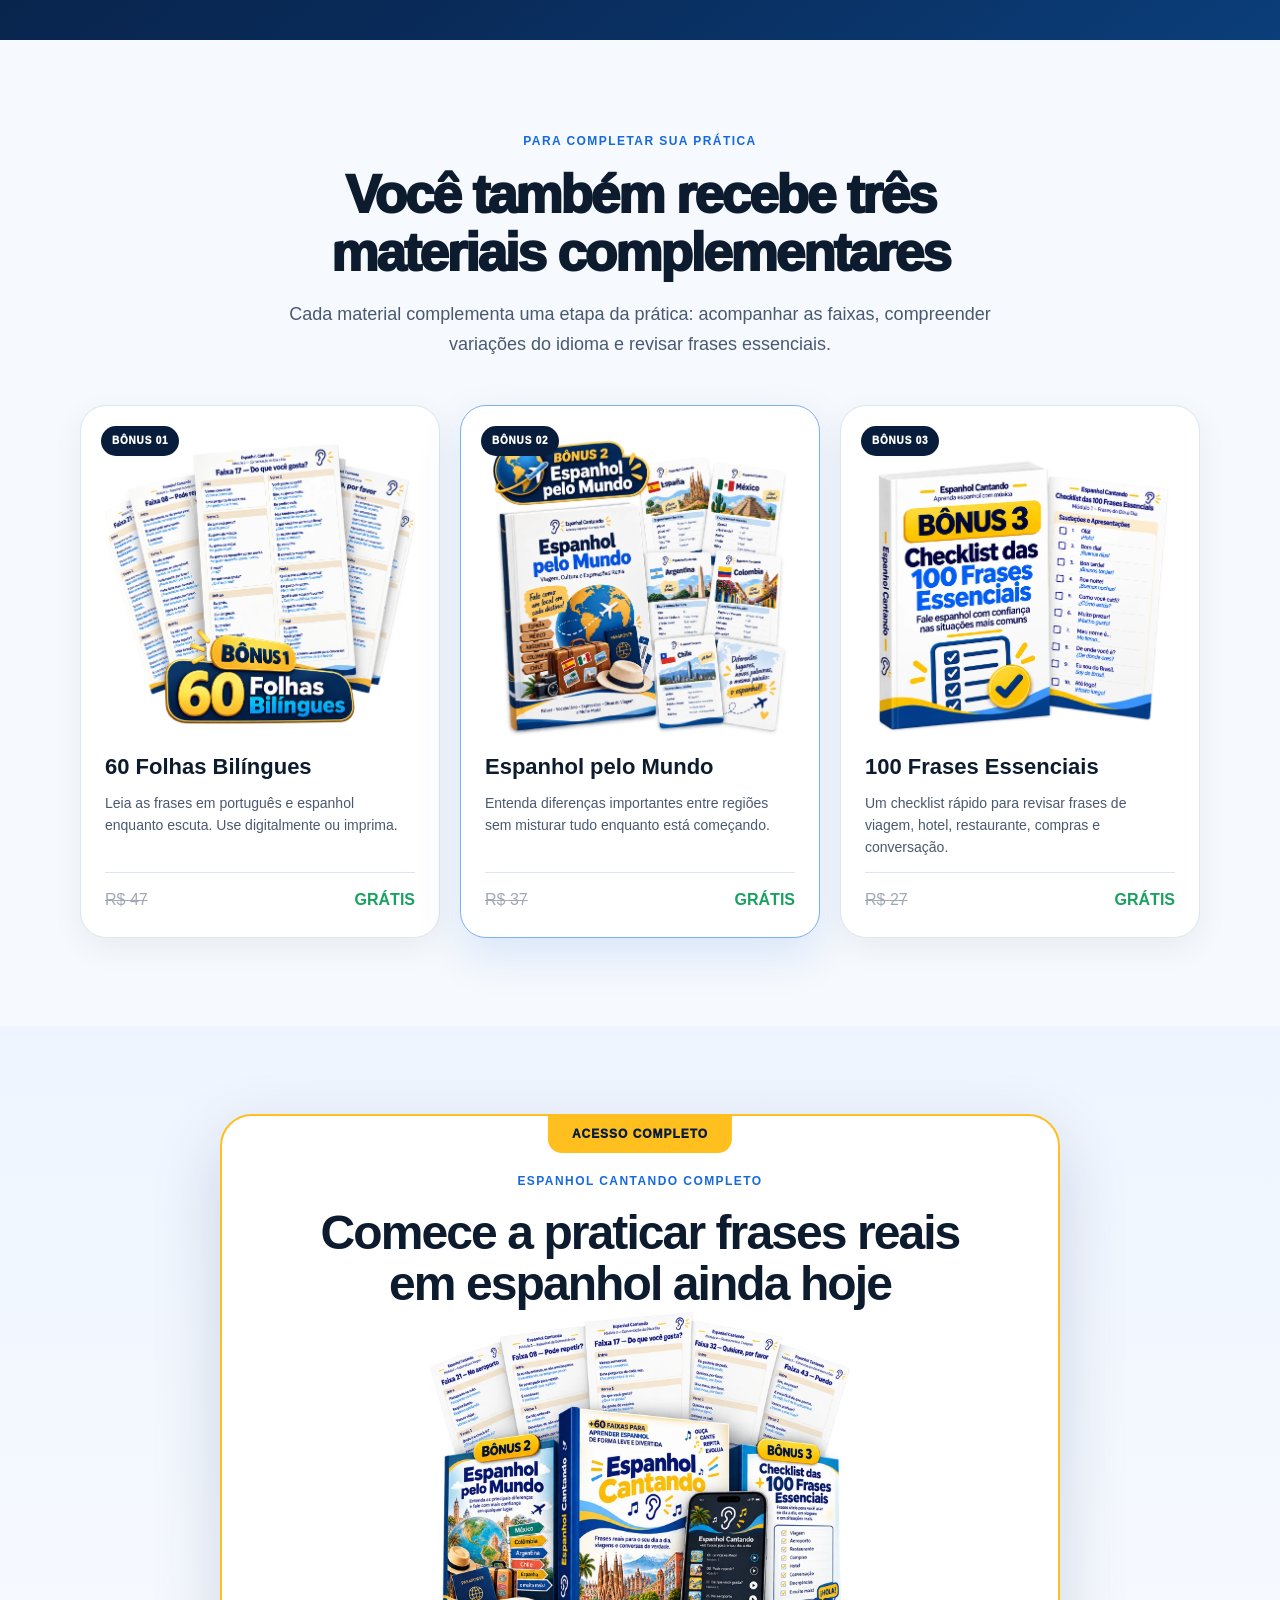
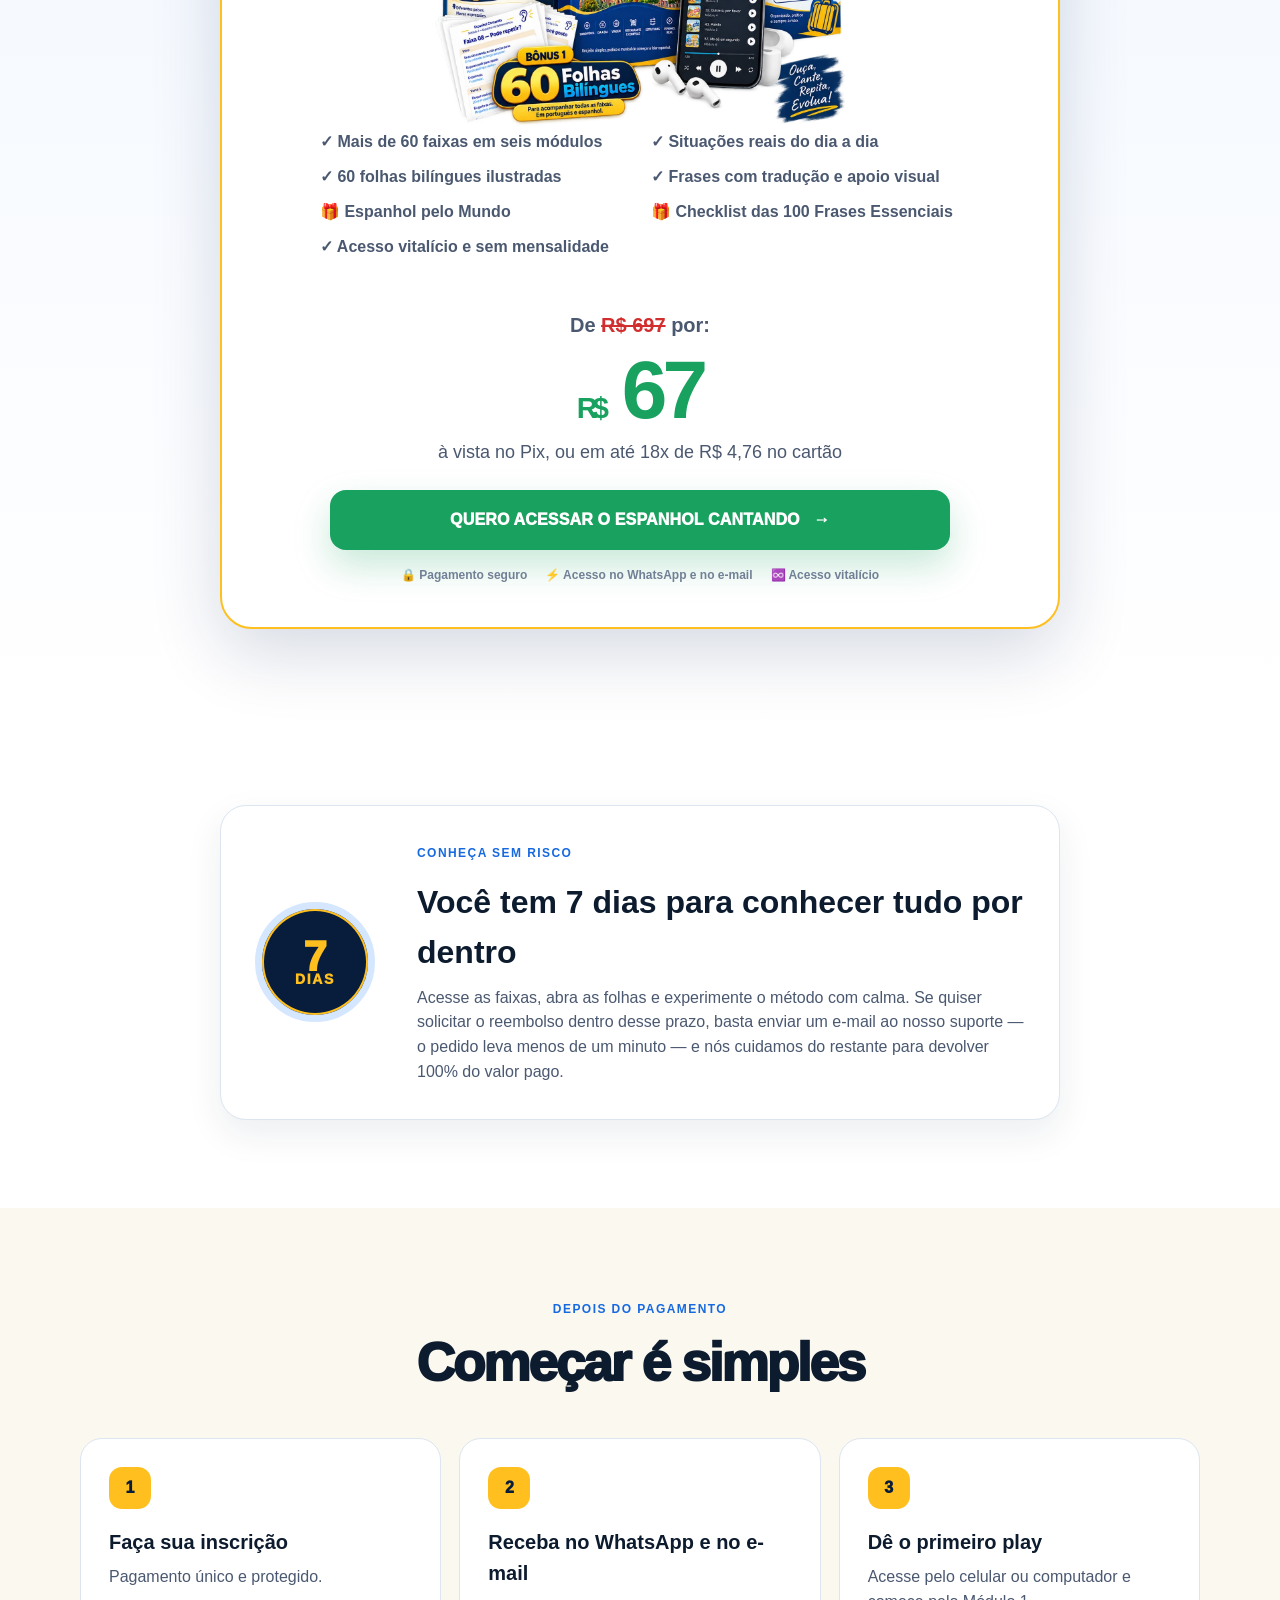
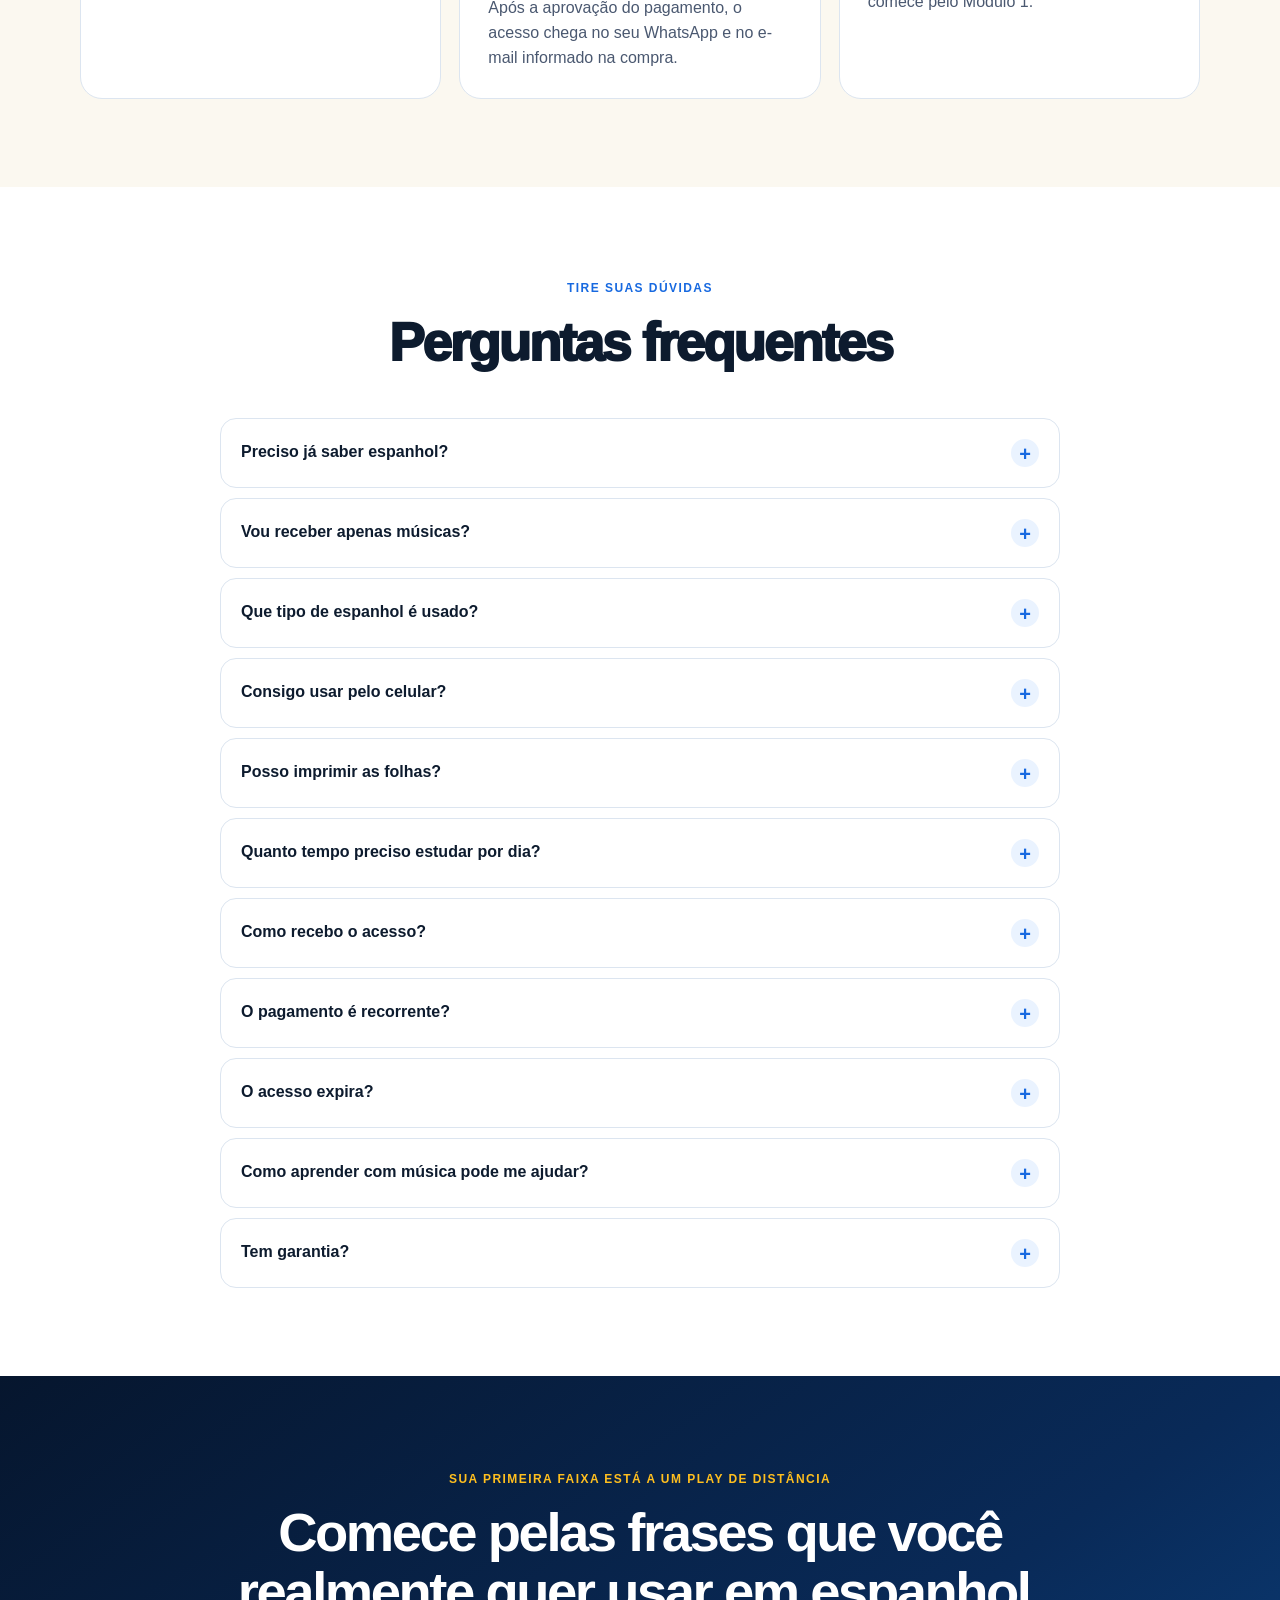
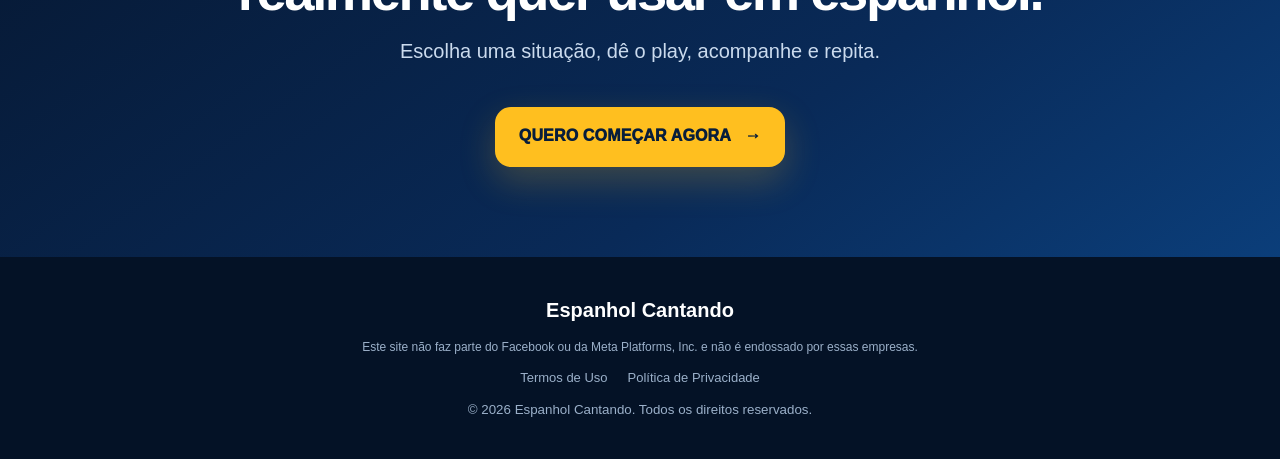
==== commit 1cee7c62: "Cache-bust app.js/rastreio.js/styles.css (checkout Zuptos)" ====
--- a/index.html
+++ b/index.html
@@ -12,7 +12,7 @@
   <meta name="theme-color" content="#071d3b">
   <link rel="icon" href="favicon.svg" type="image/svg+xml">
   <link rel="preload" href="assets/video/vsl-poster.webp" as="image" fetchpriority="high">
-  <link rel="stylesheet" href="styles.css">
+  <link rel="stylesheet" href="styles.css?v=zuptos1">
   <!-- ?mapa=1 = página aberta dentro do painel de funis (mapa de calor): sem pixel e sem Clarity -->
   <script>
     if (!/[?&]mapa=1(&|$)/.test(location.search)) {
@@ -412,8 +412,8 @@
   </footer>
 
   <audio id="globalAudio" preload="none"></audio>
-  <script src="app.js" defer></script>
-  <script src="rastreio.js" defer></script>
+  <script src="app.js?v=zuptos1" defer></script>
+  <script src="rastreio.js?v=zuptos1" defer></script>
   <script>
     (function () {
       var box = document.querySelector("[data-vsl]");
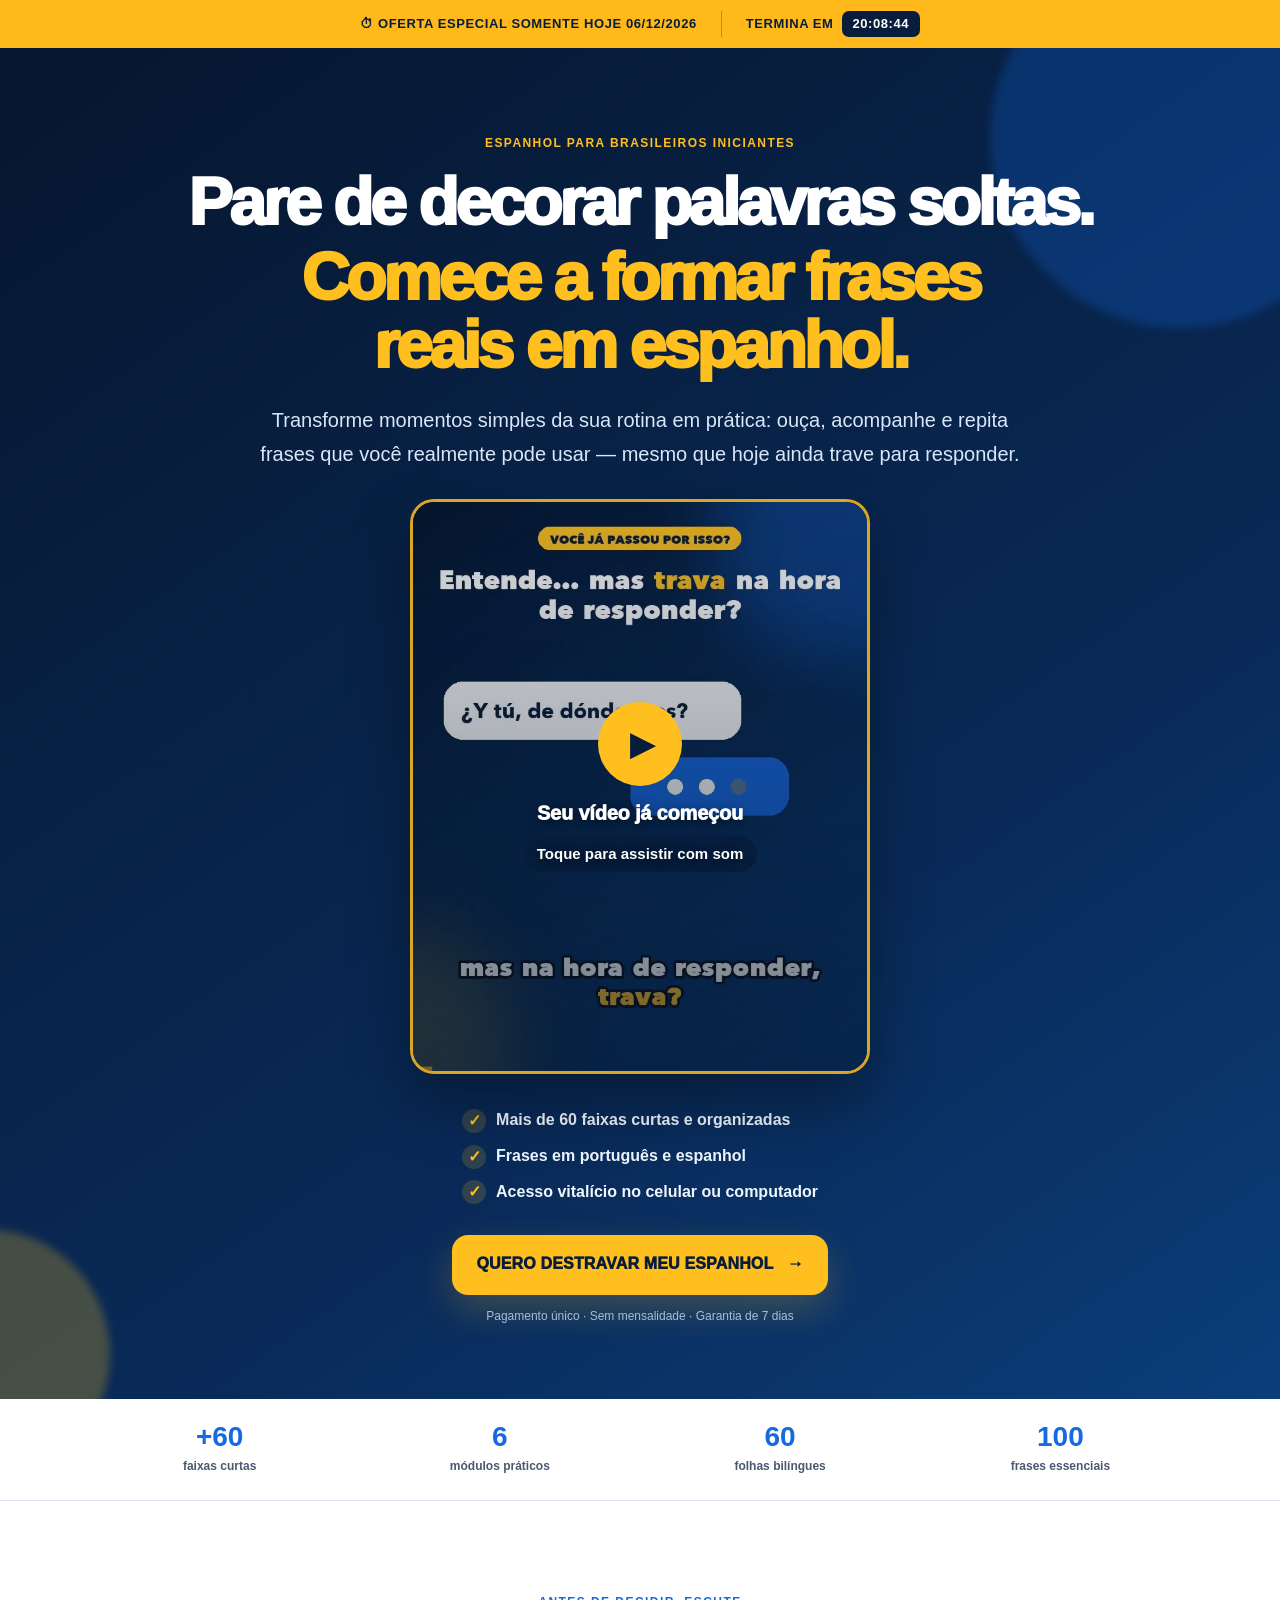
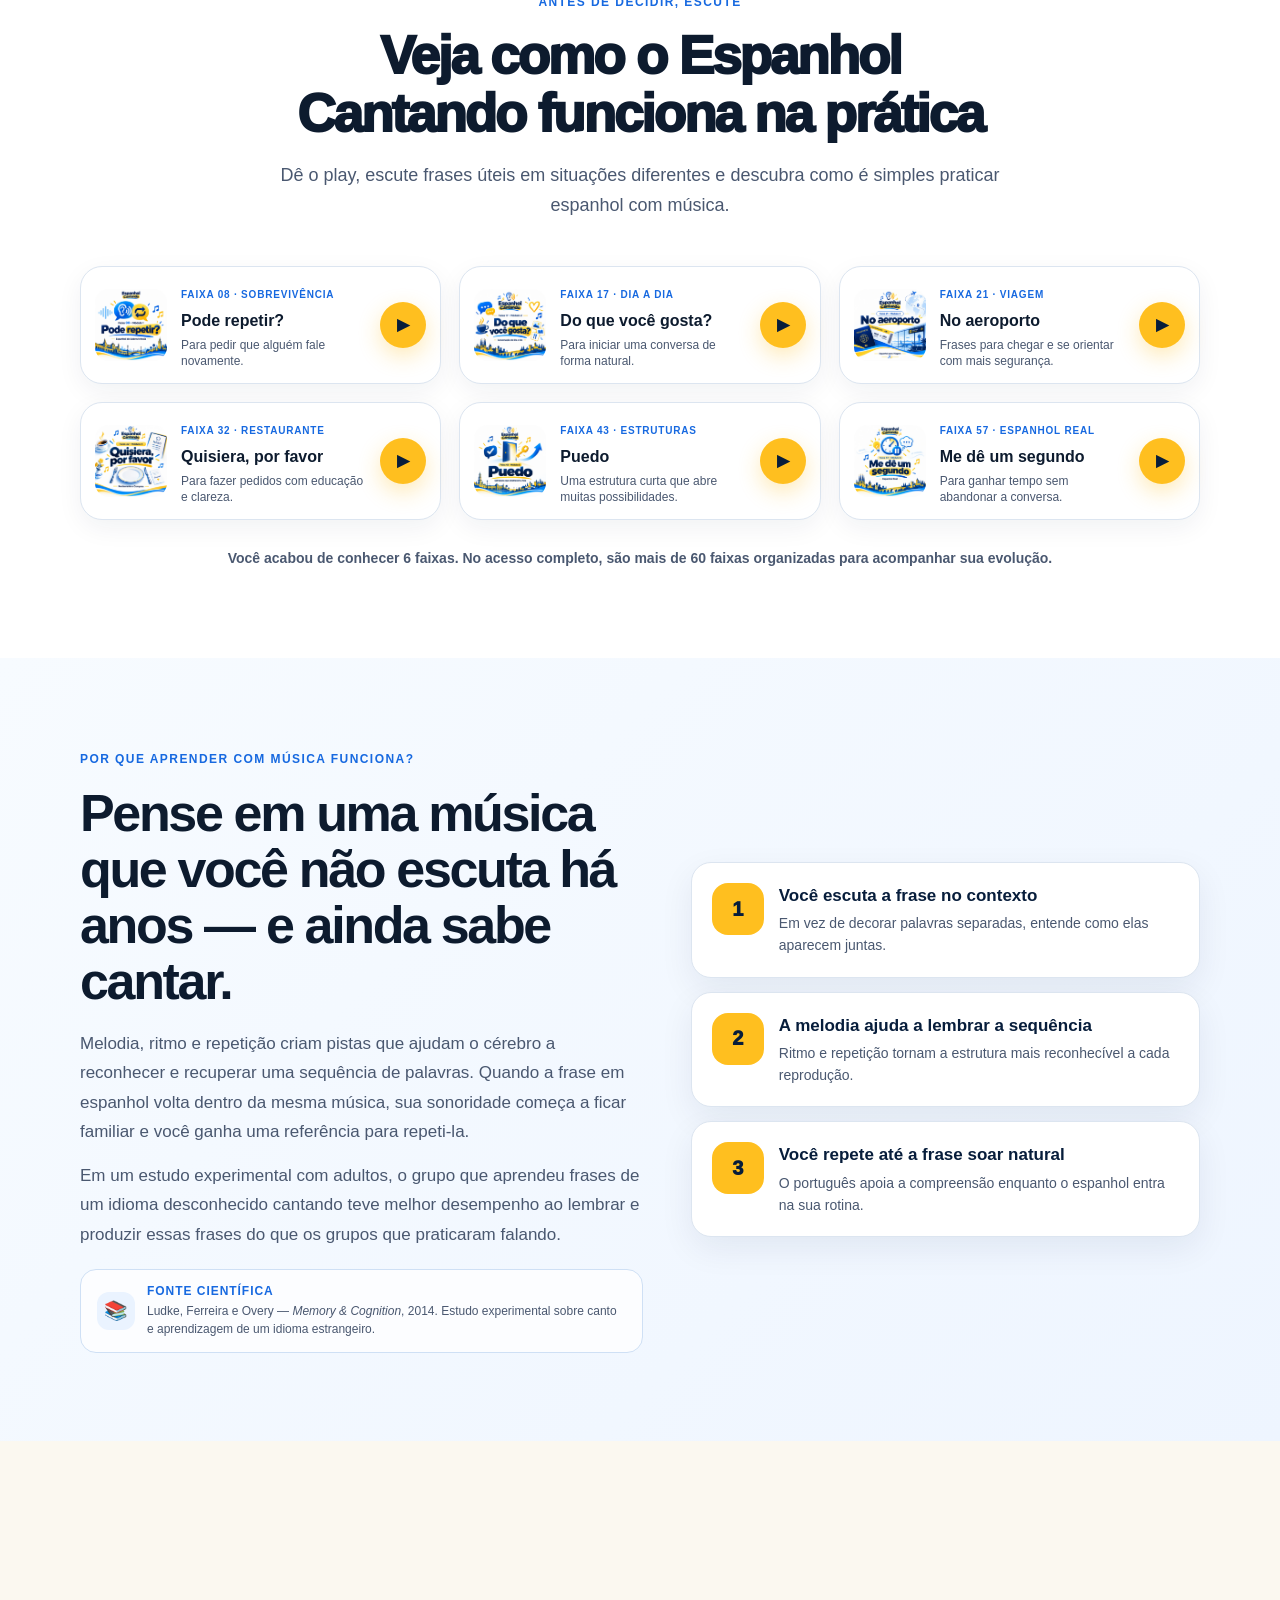
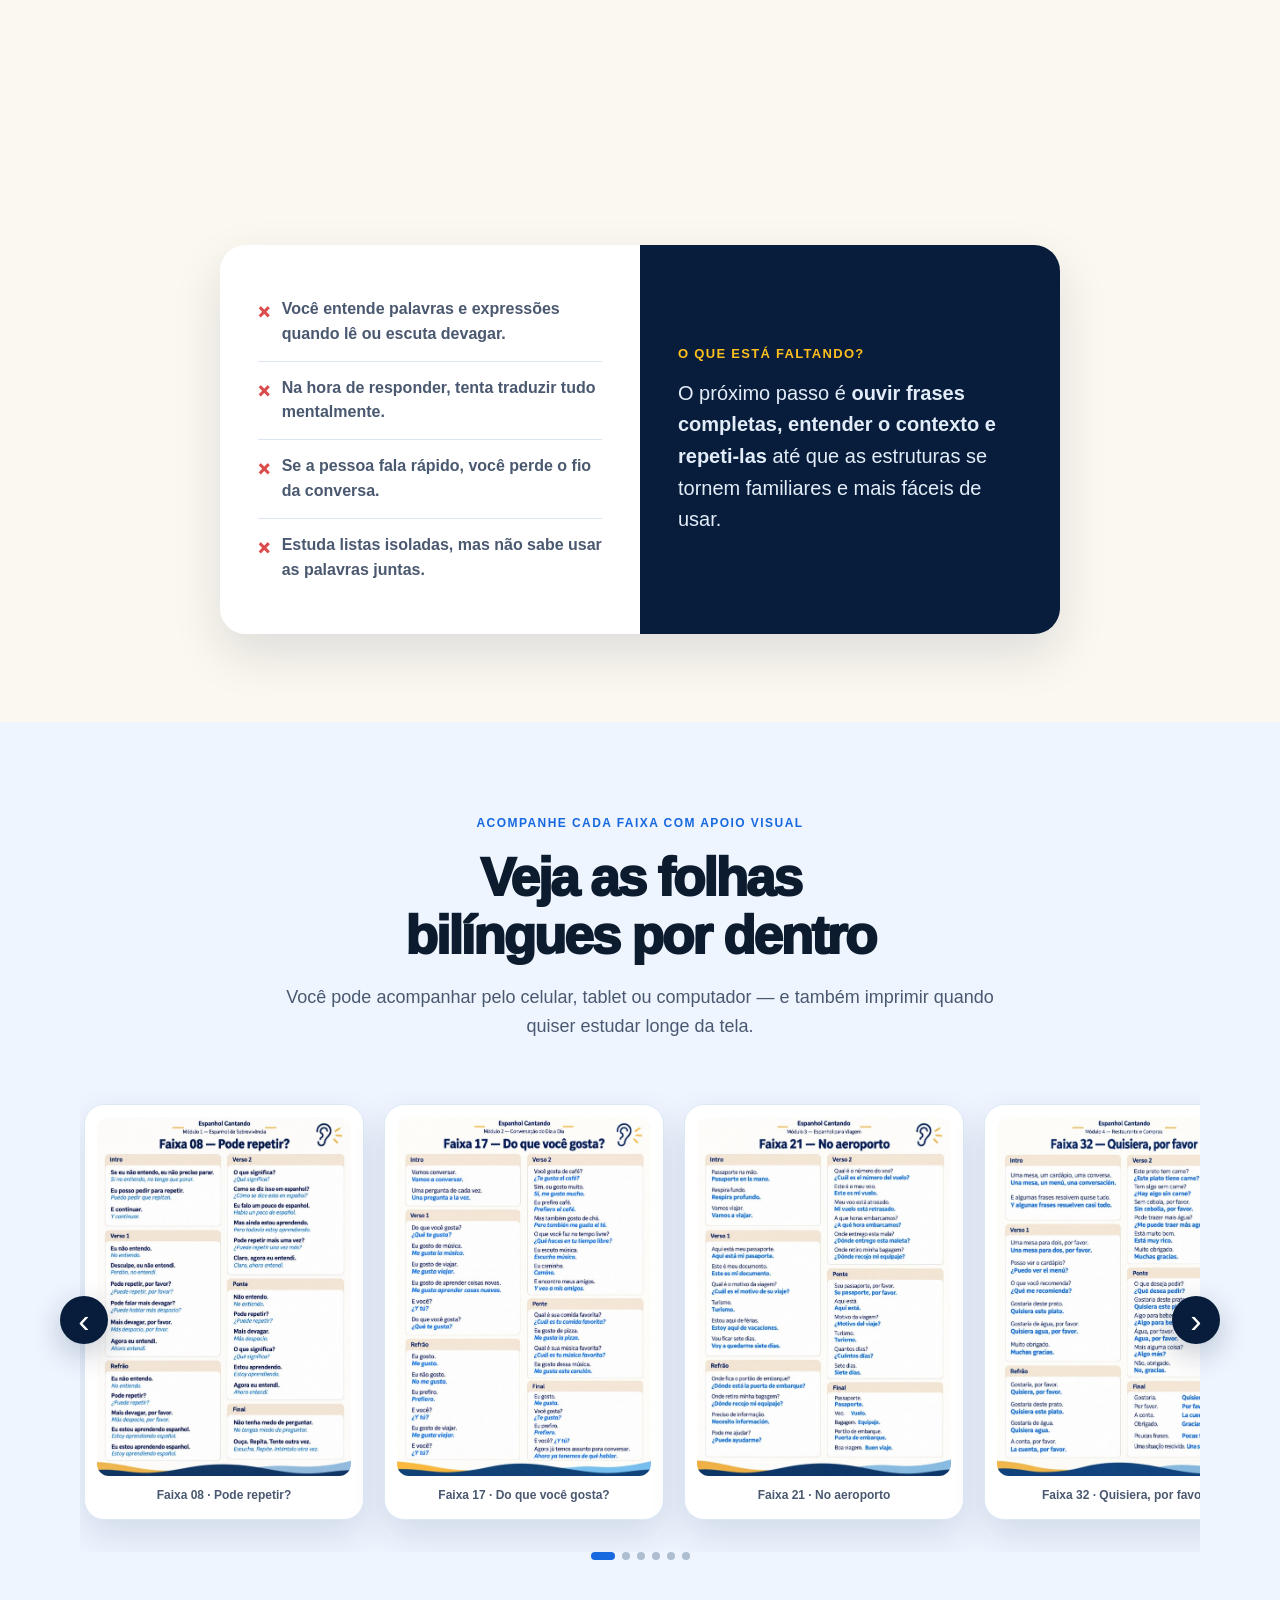
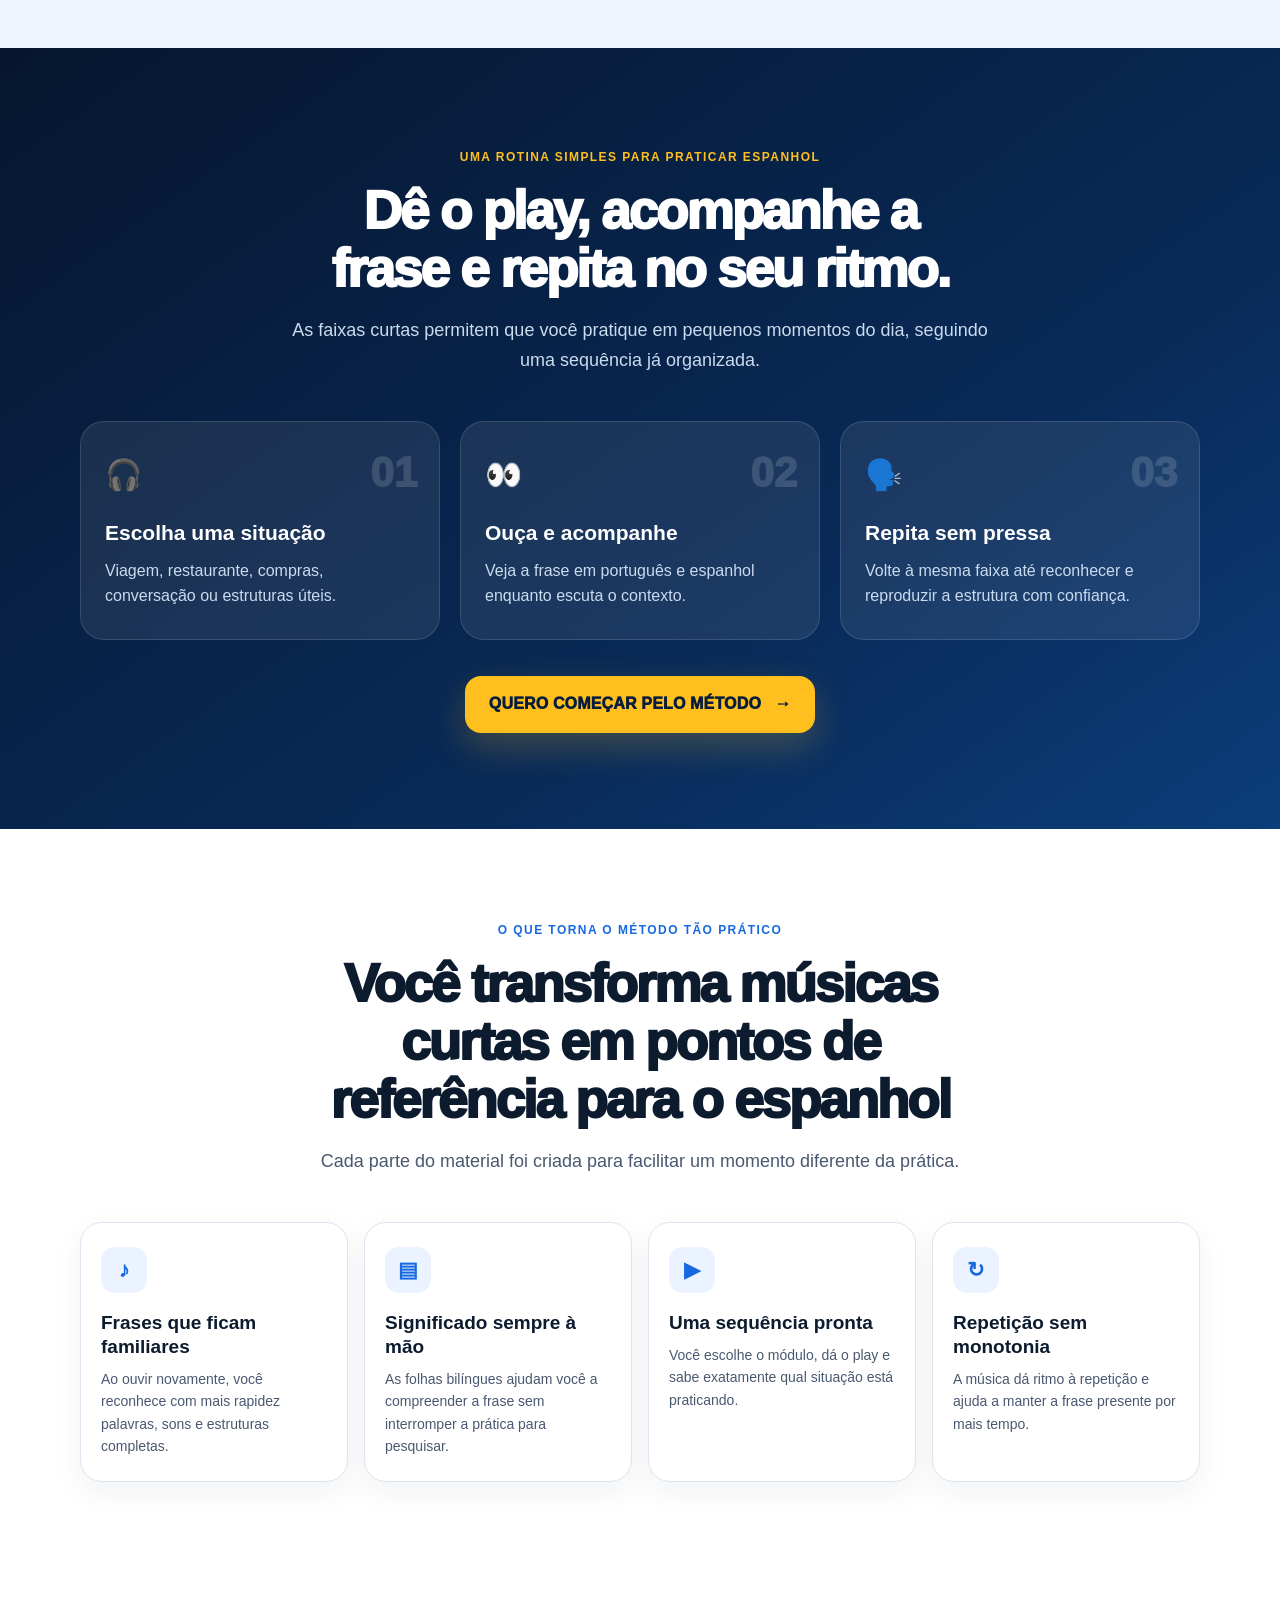
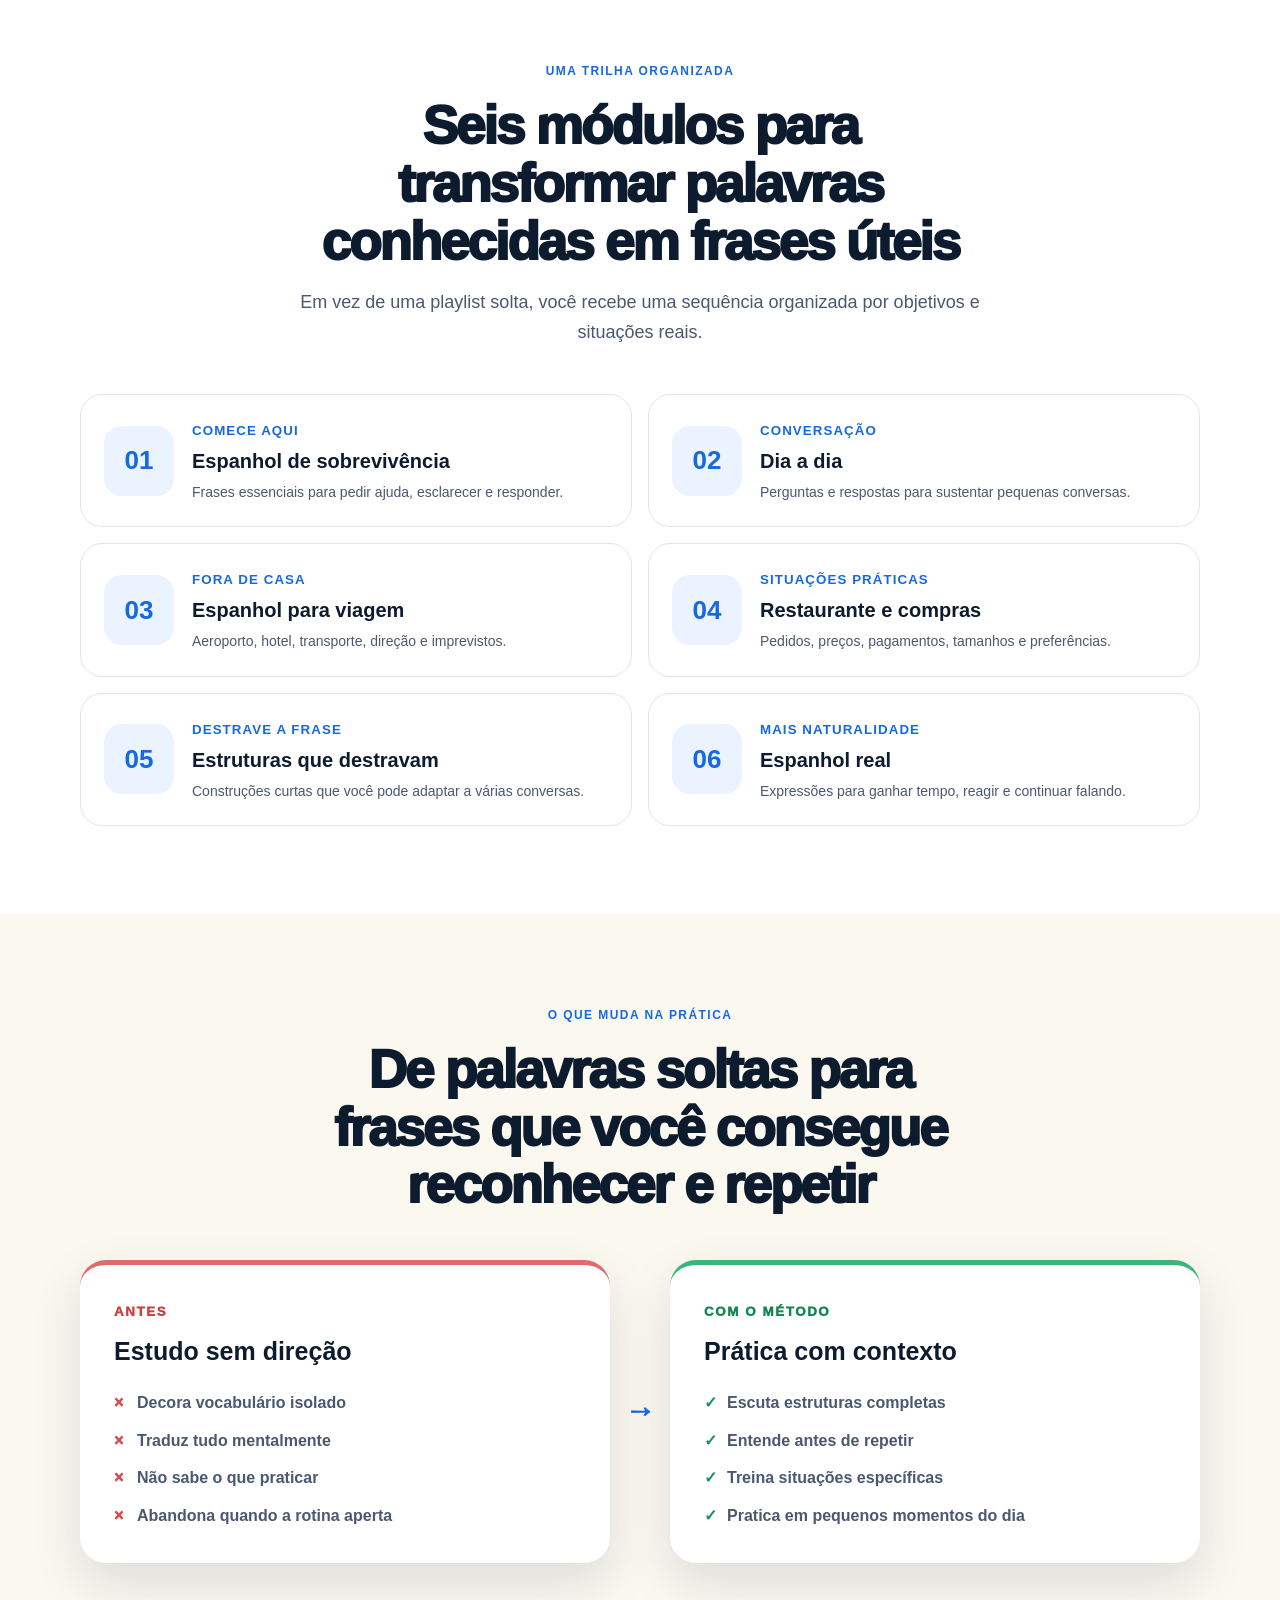
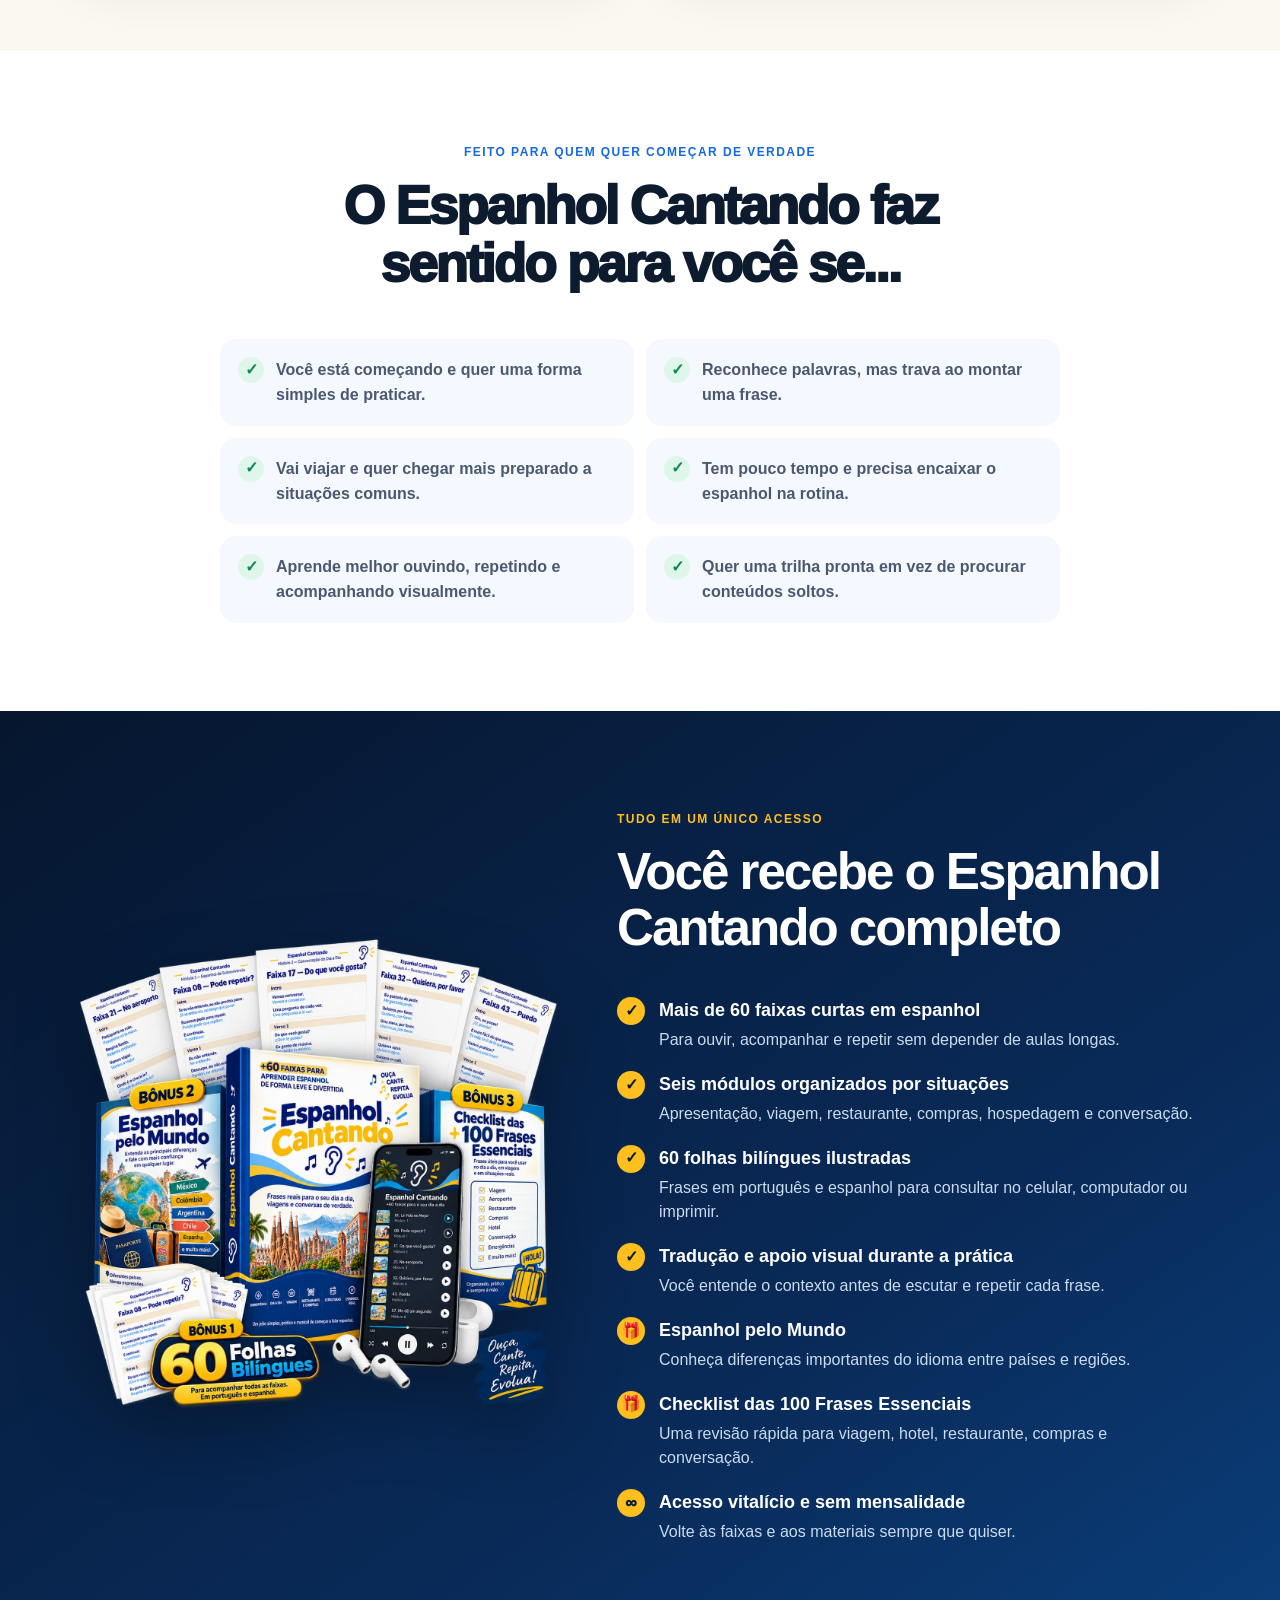
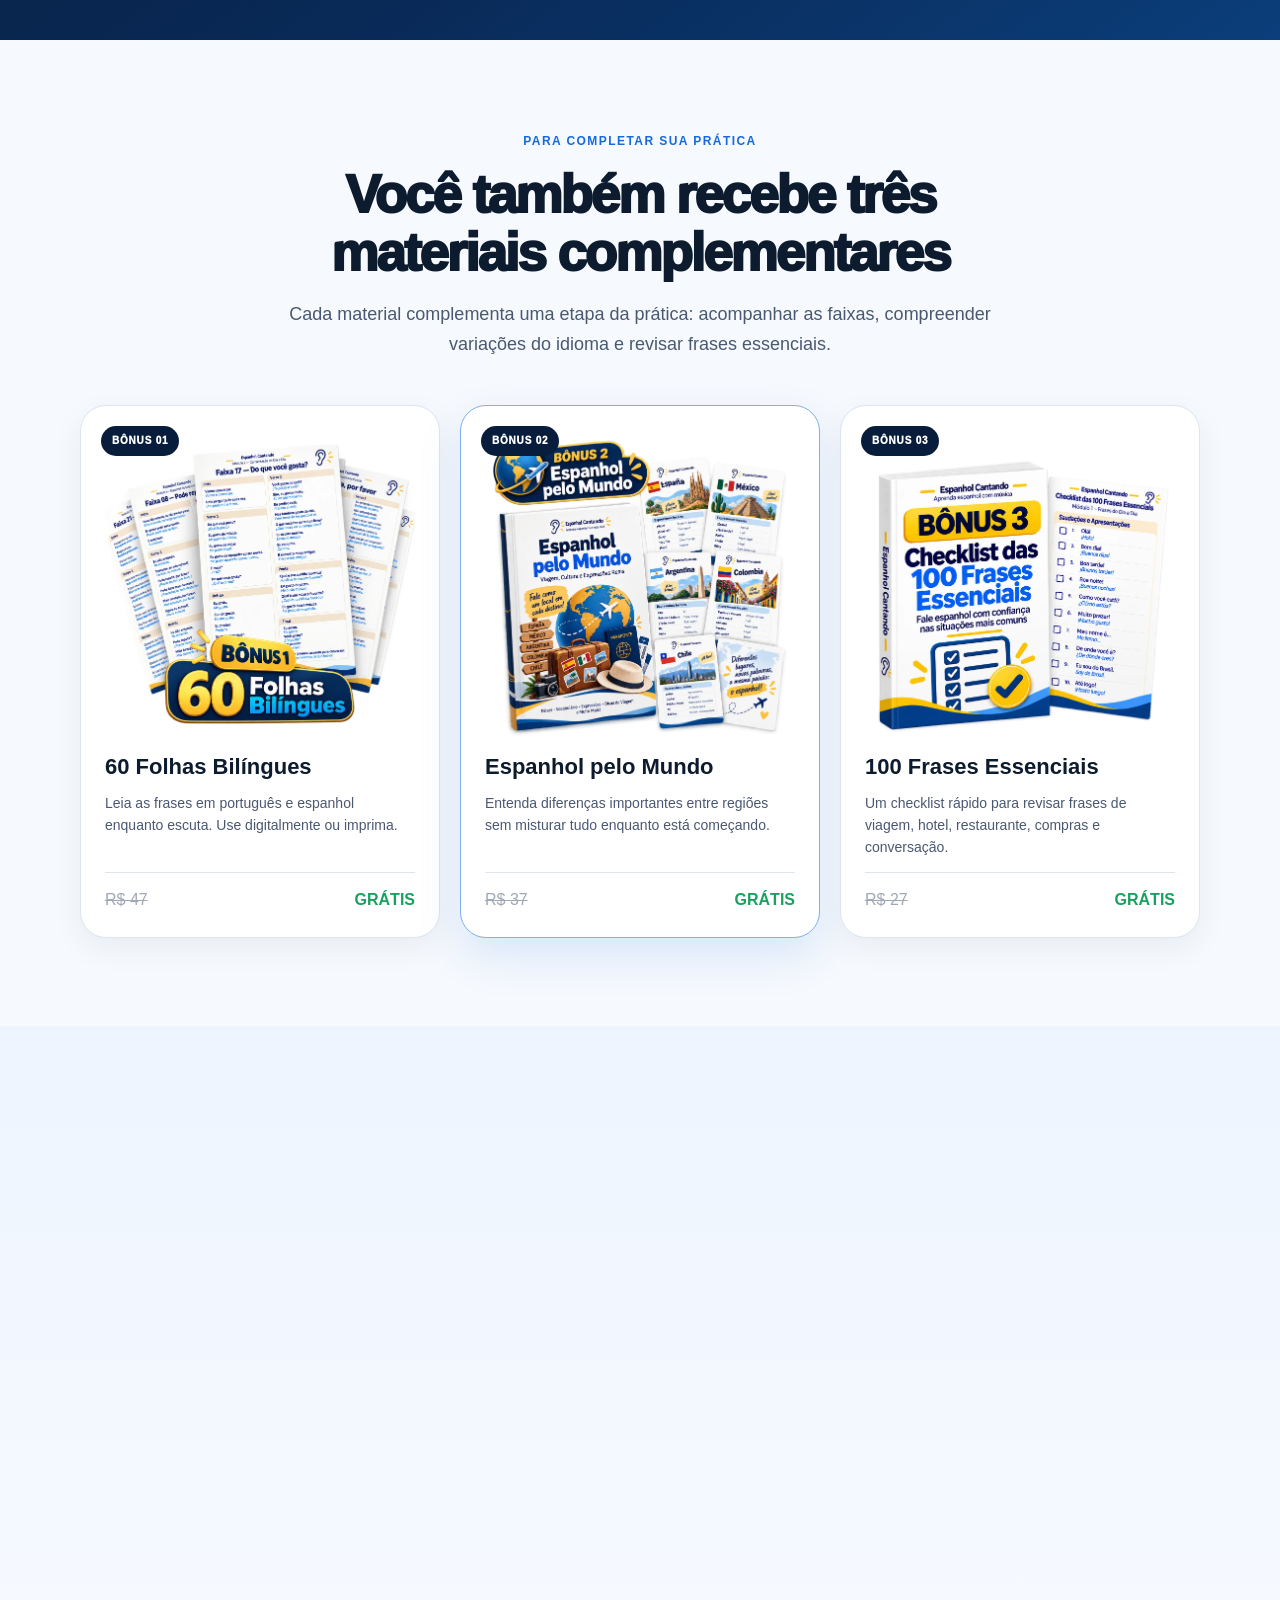
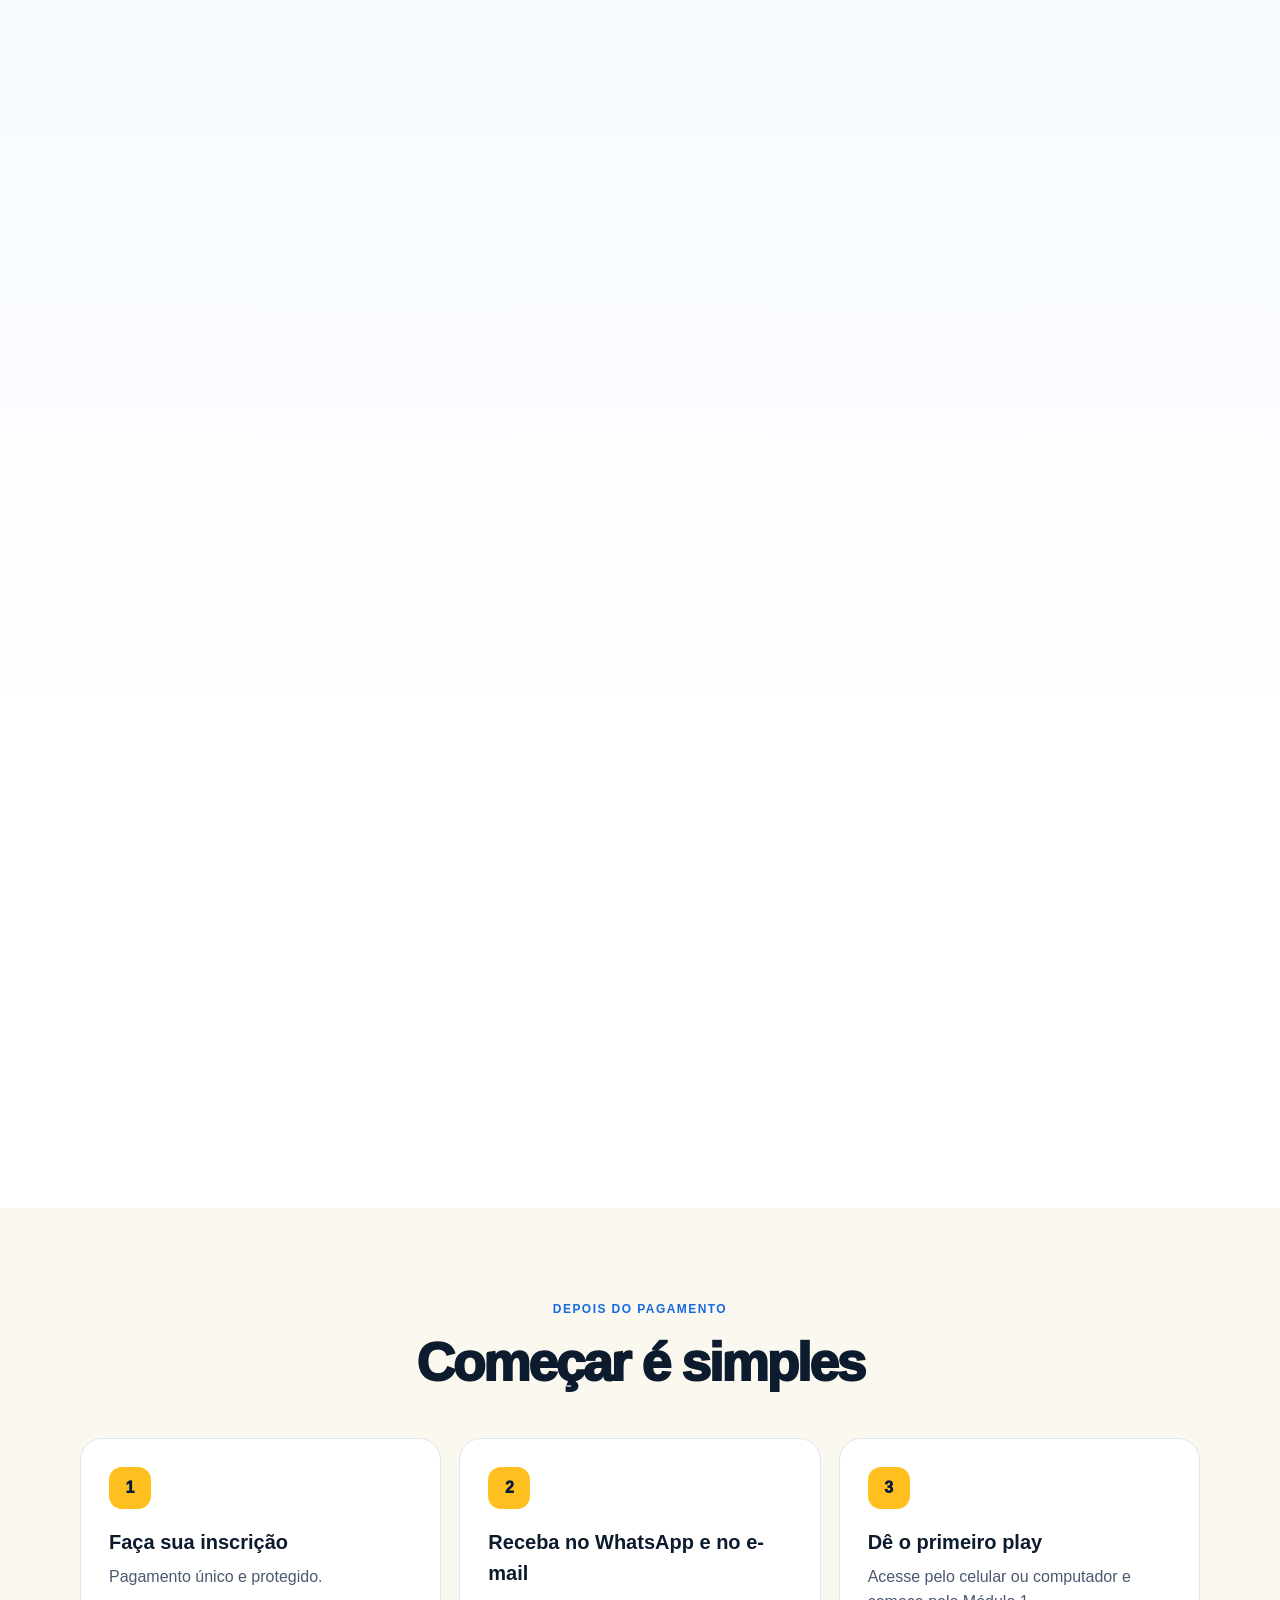
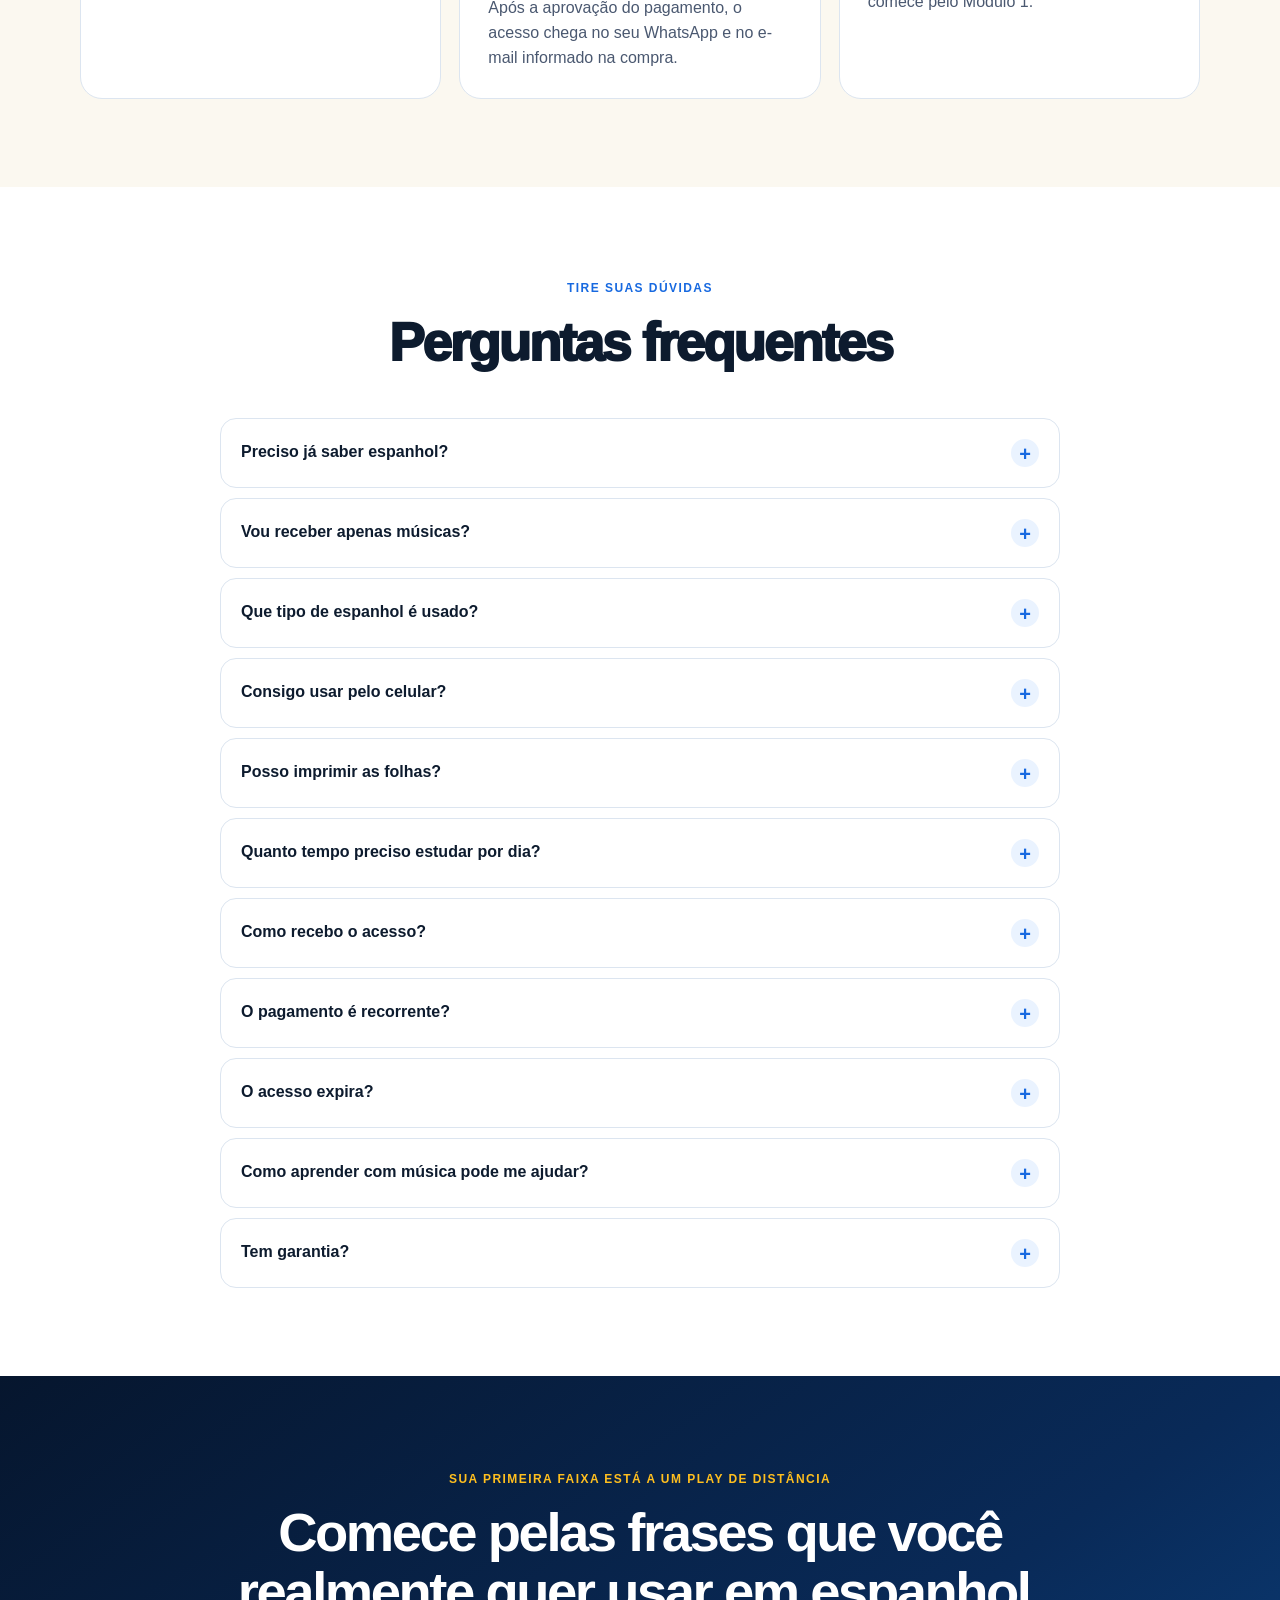
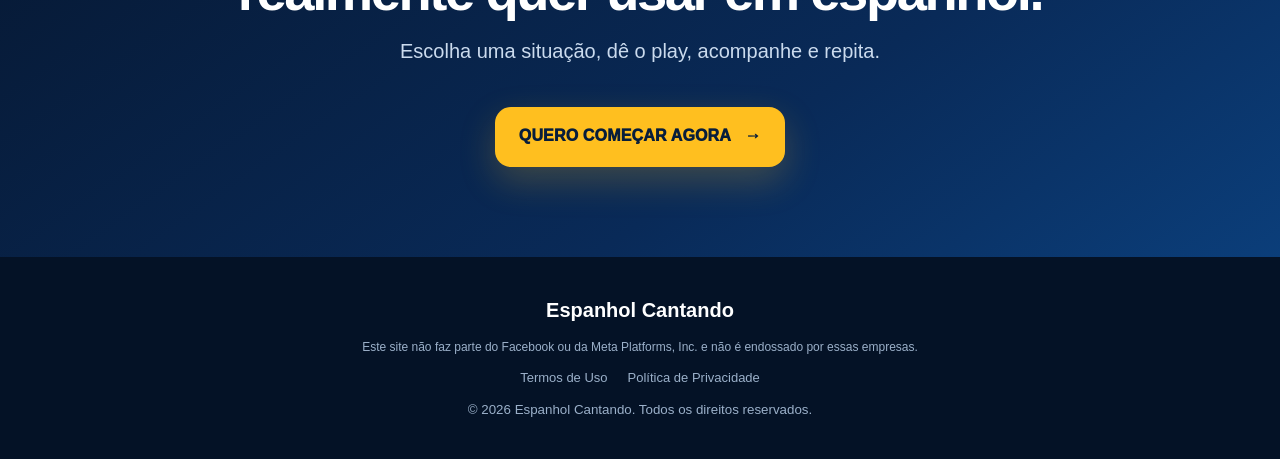
==== commit cc3894d8: "JS renomeado (app-z1/rastreio-z1) para furar cache da Cloudflare" ====
--- a/index.html
+++ b/index.html
@@ -12,7 +12,7 @@
   <meta name="theme-color" content="#071d3b">
   <link rel="icon" href="favicon.svg" type="image/svg+xml">
   <link rel="preload" href="assets/video/vsl-poster.webp" as="image" fetchpriority="high">
-  <link rel="stylesheet" href="styles.css?v=zuptos1">
+  <link rel="stylesheet" href="styles.css">
   <!-- ?mapa=1 = página aberta dentro do painel de funis (mapa de calor): sem pixel e sem Clarity -->
   <script>
     if (!/[?&]mapa=1(&|$)/.test(location.search)) {
@@ -412,8 +412,8 @@
   </footer>
 
   <audio id="globalAudio" preload="none"></audio>
-  <script src="app.js?v=zuptos1" defer></script>
-  <script src="rastreio.js?v=zuptos1" defer></script>
+  <script src="app-z1.js" defer></script>
+  <script src="rastreio-z1.js" defer></script>
   <script>
     (function () {
       var box = document.querySelector("[data-vsl]");
